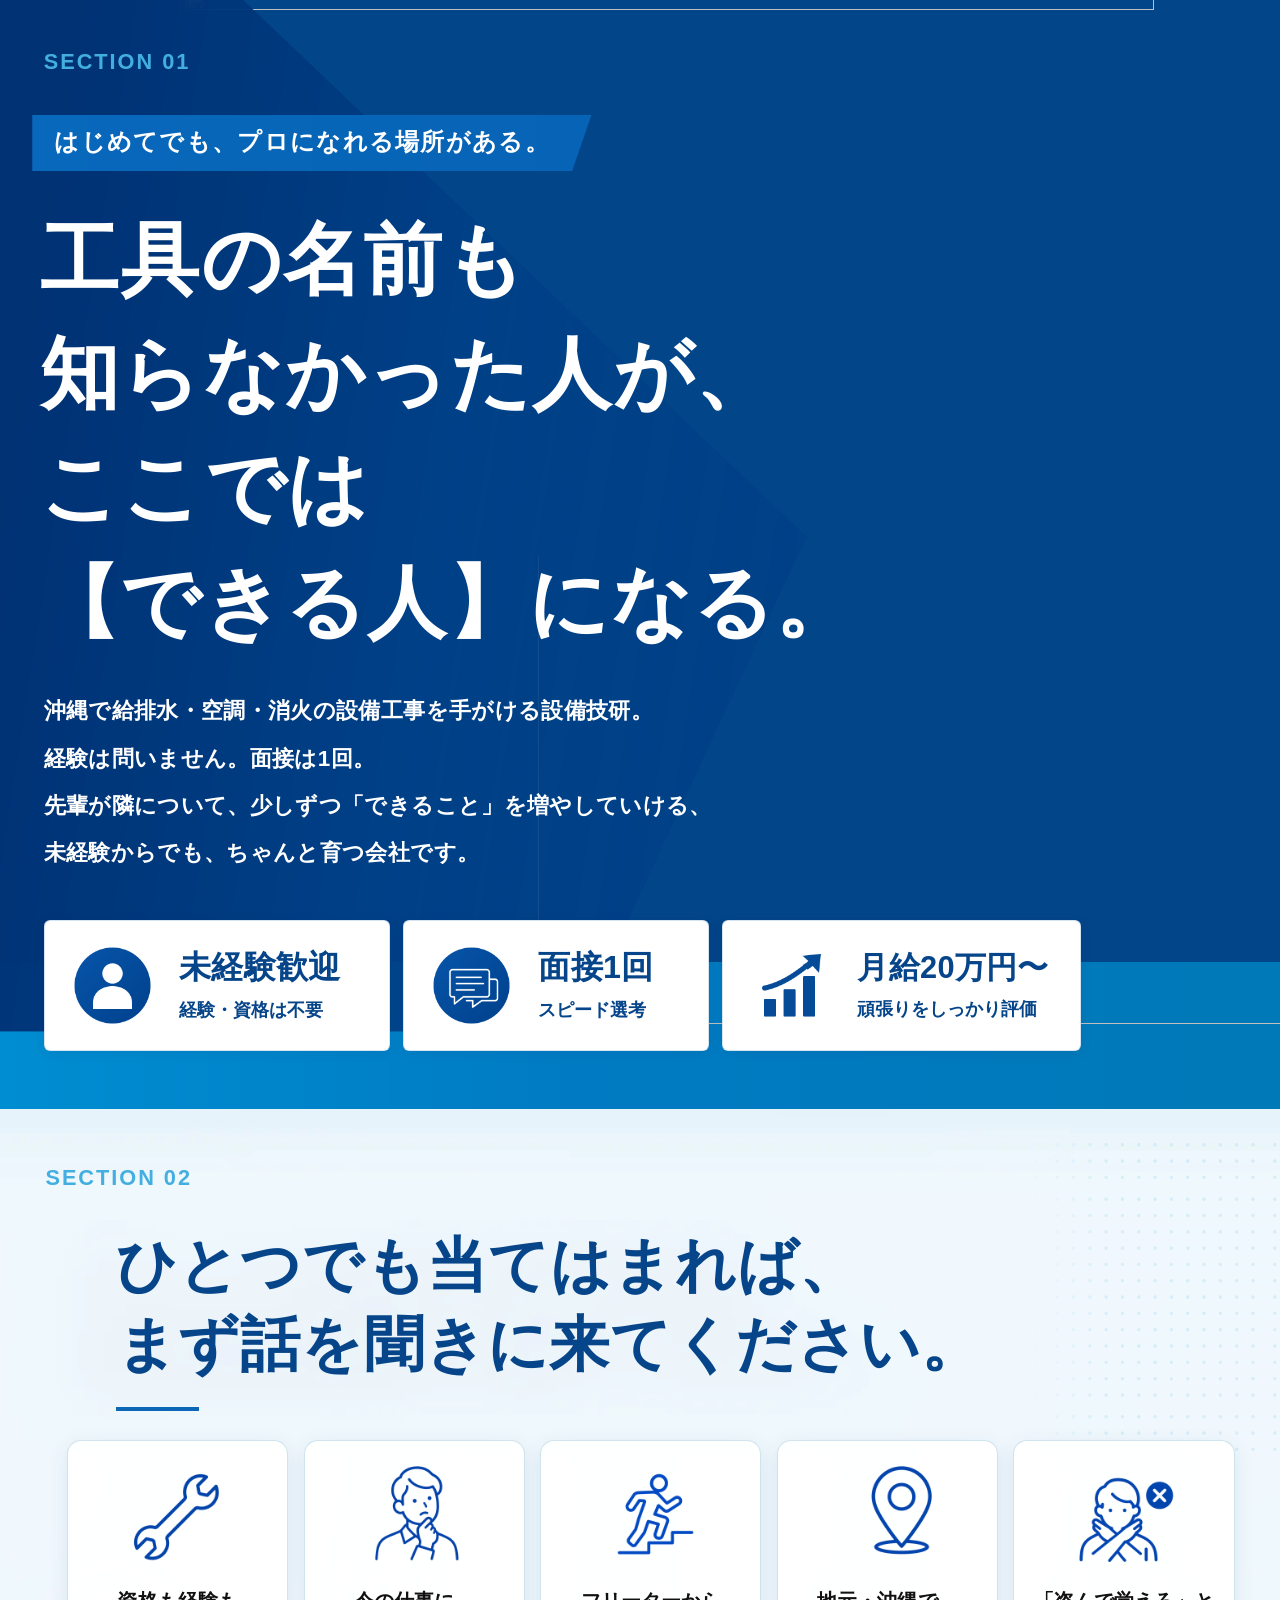
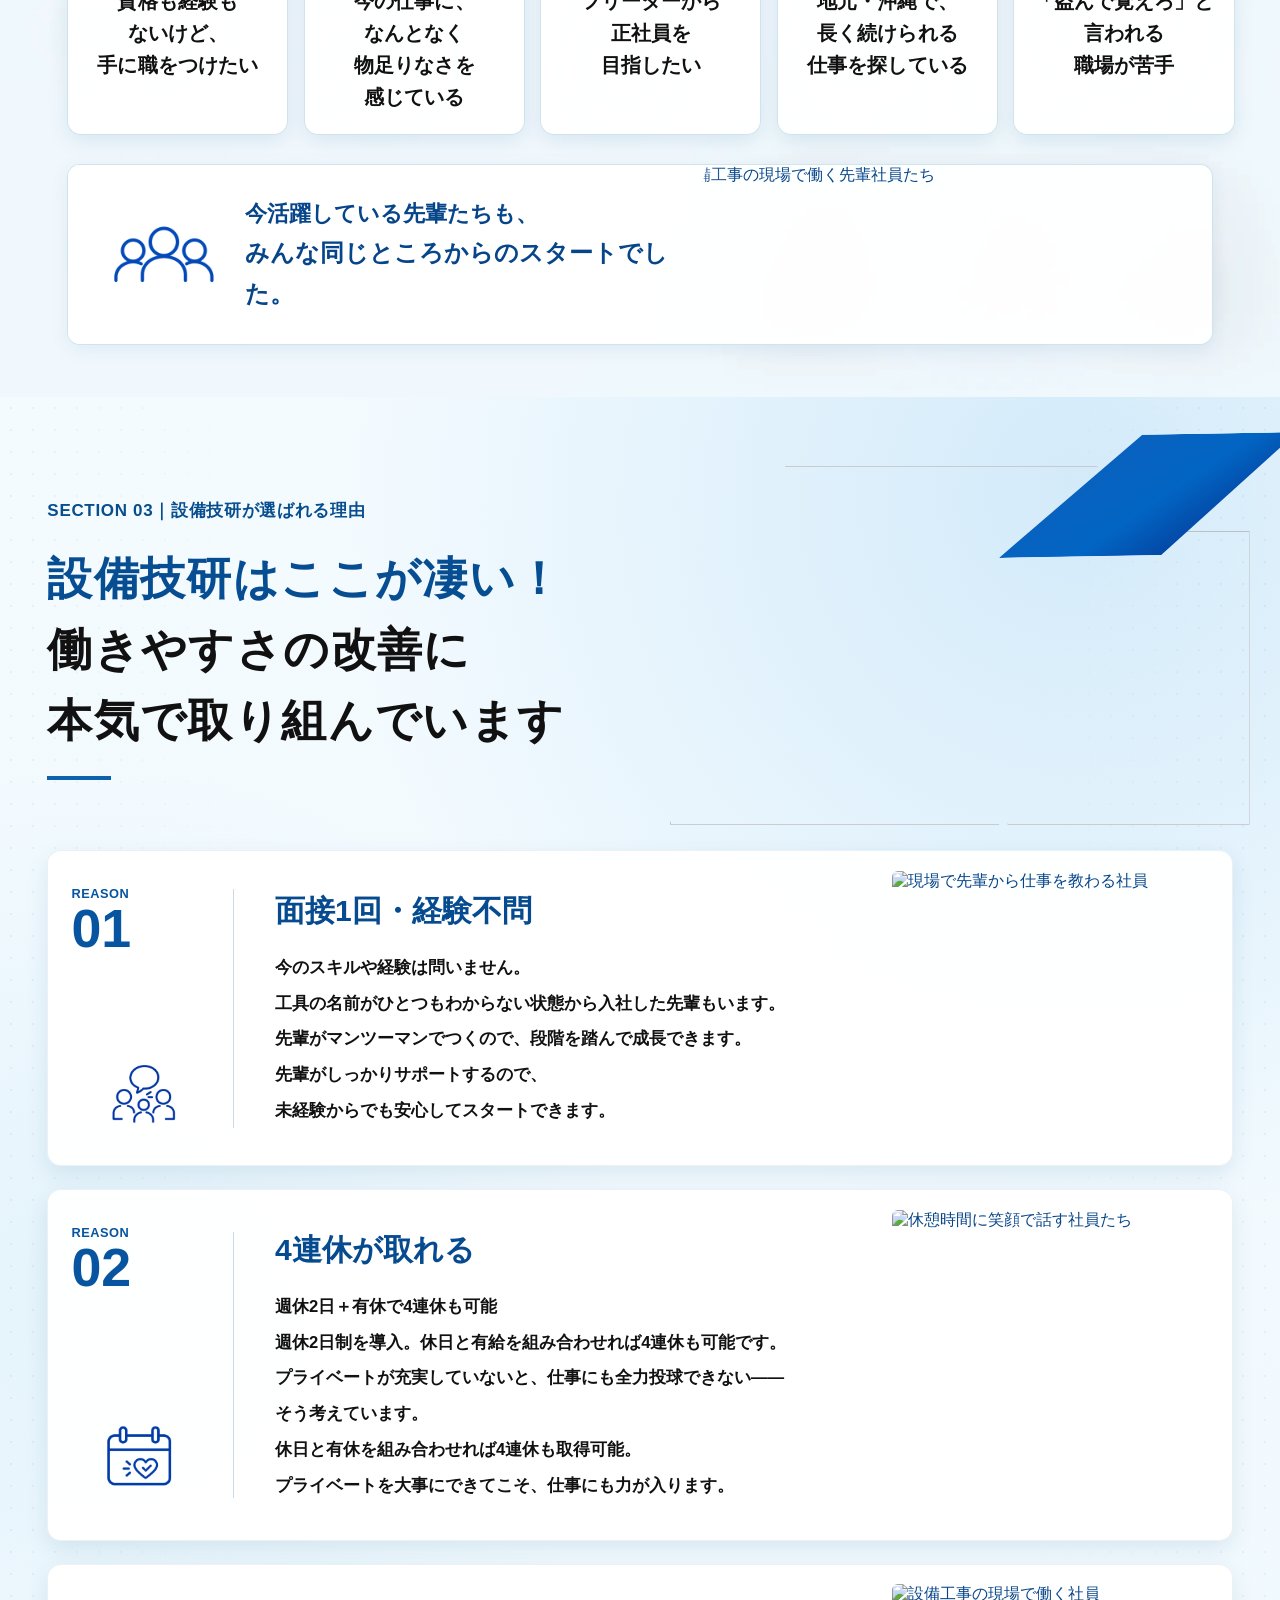
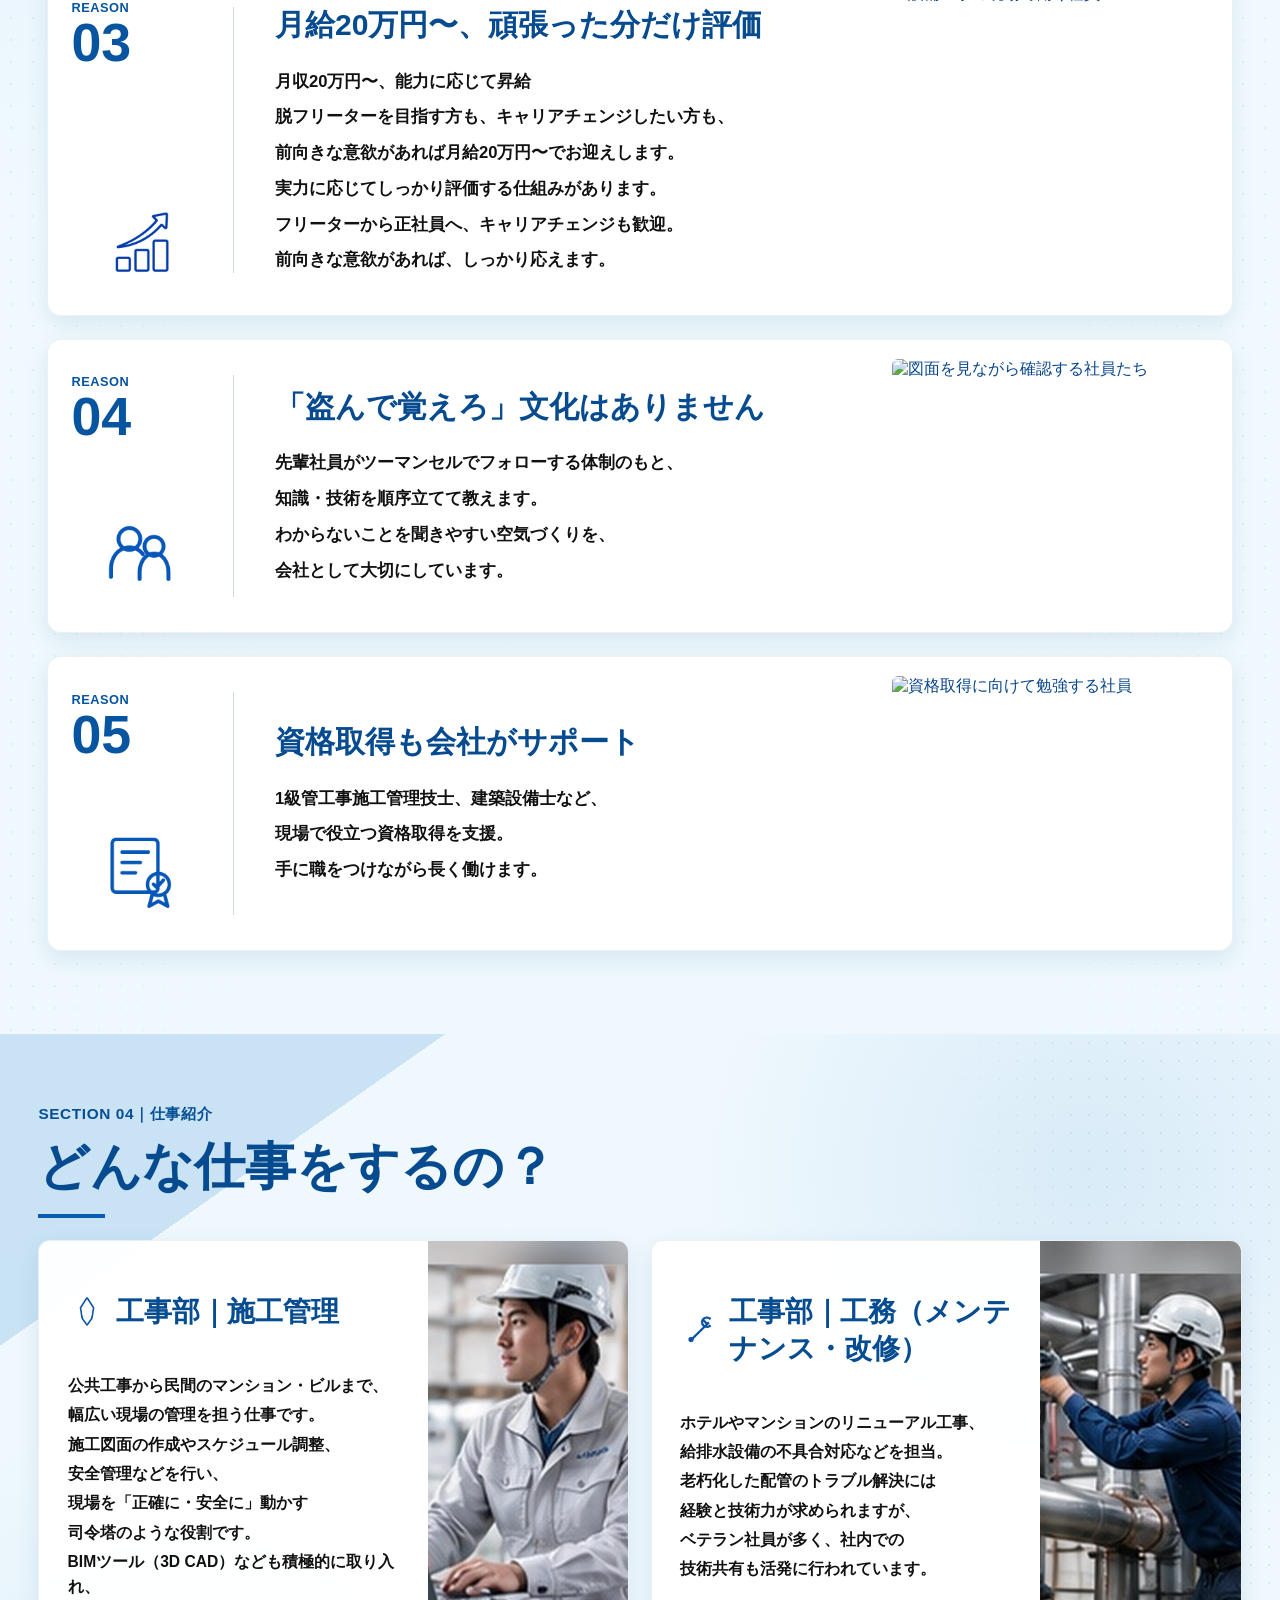
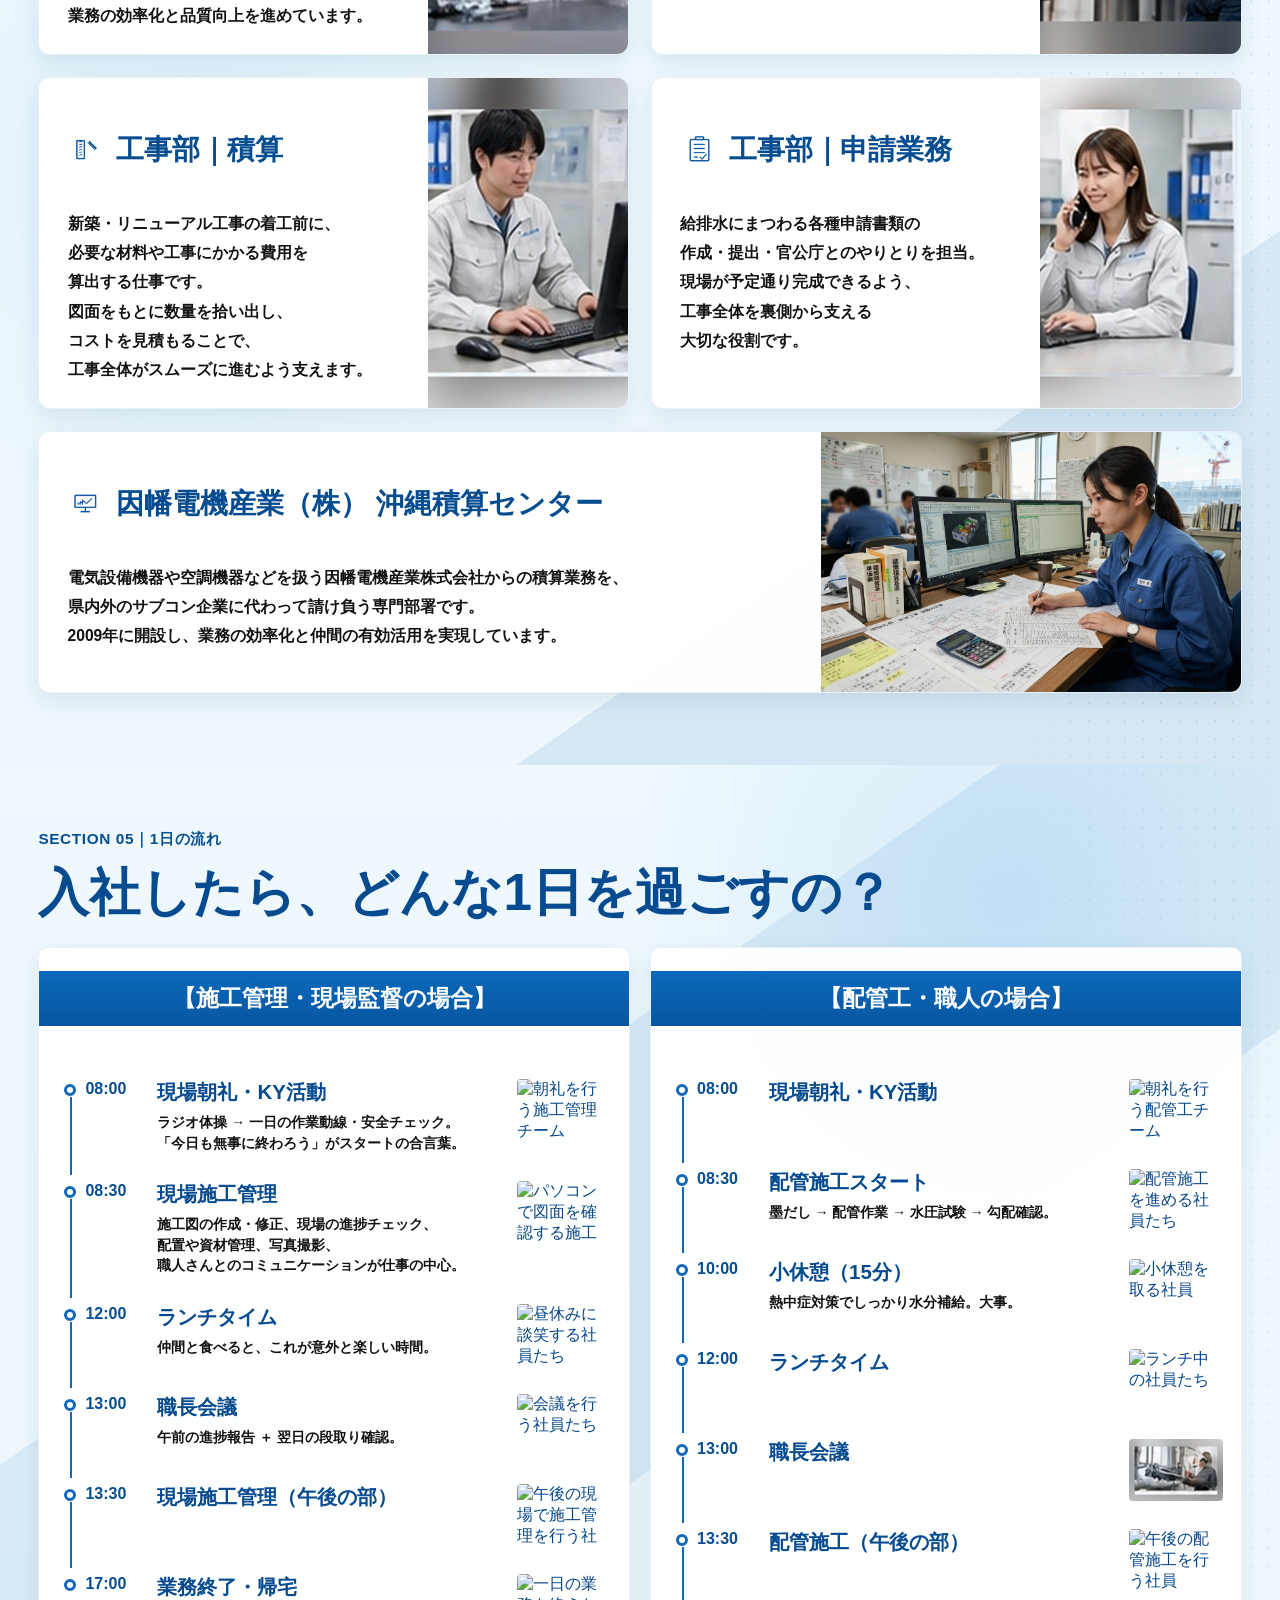
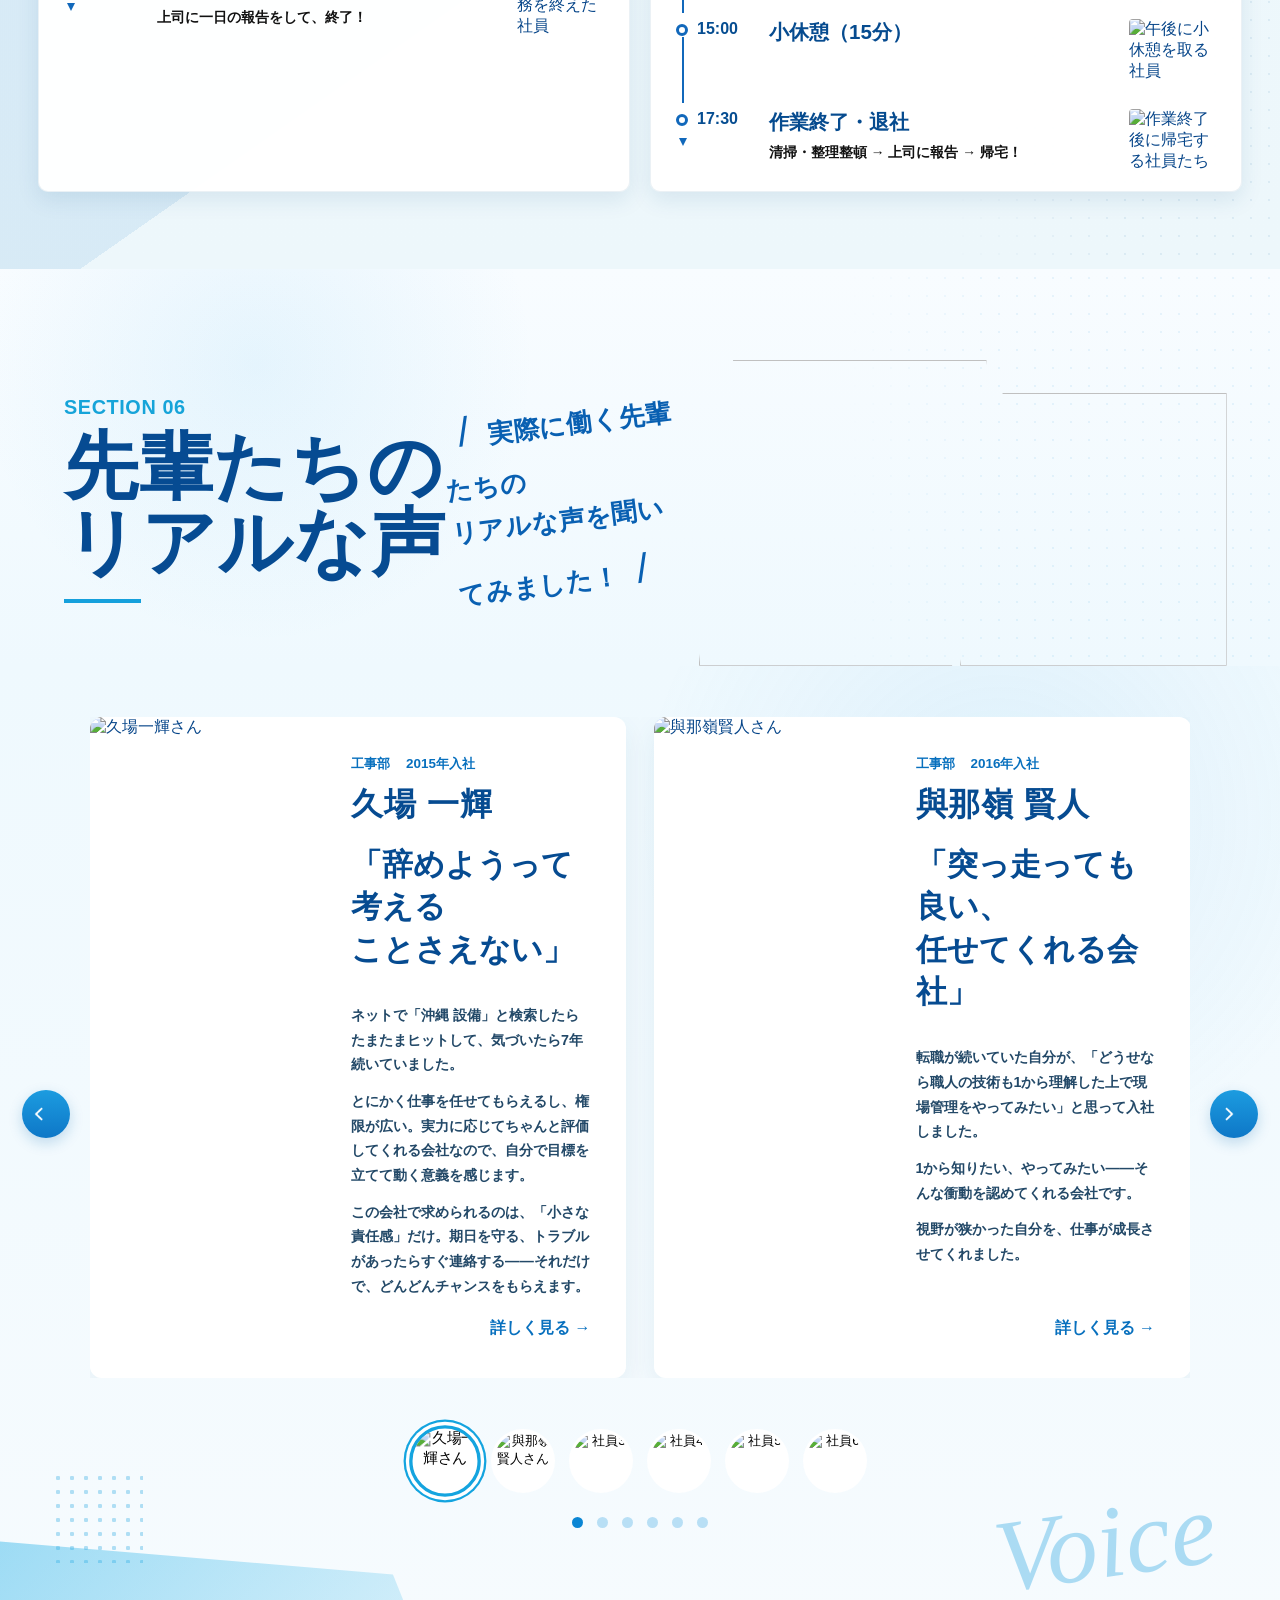
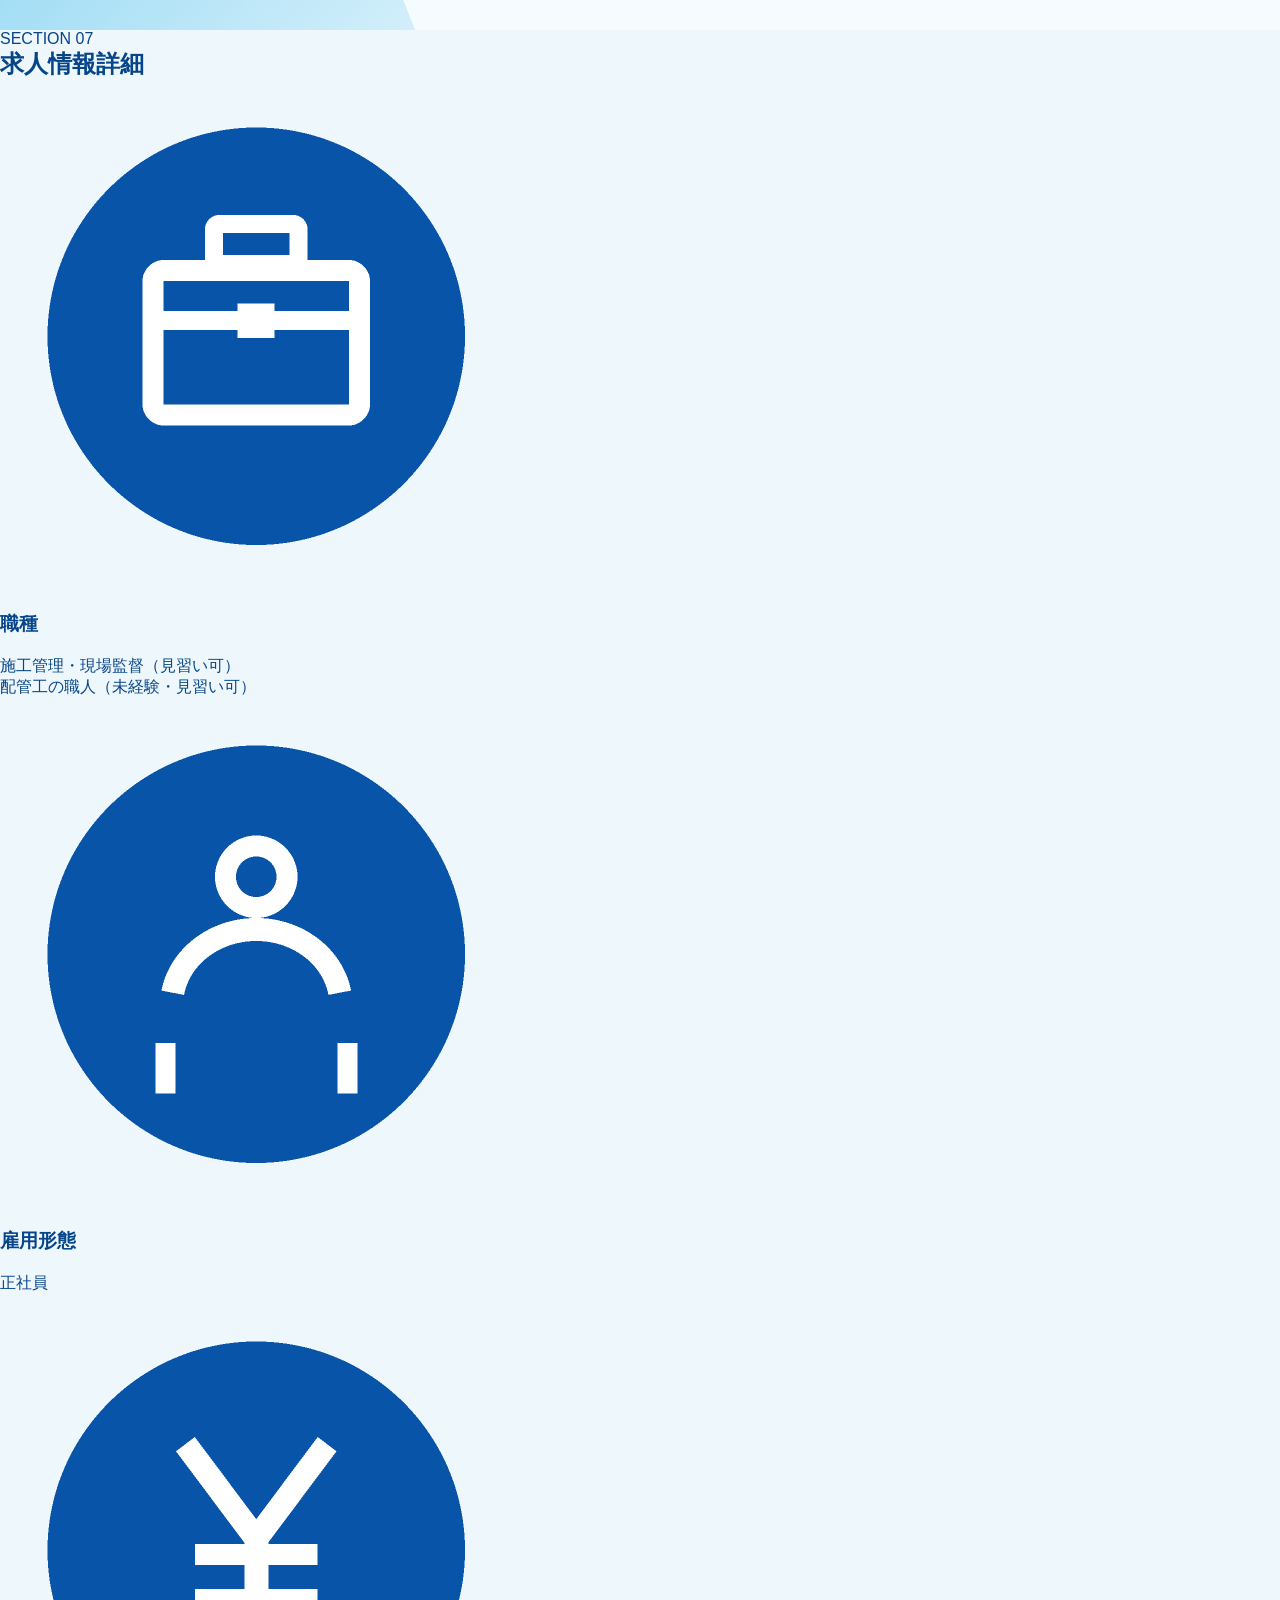
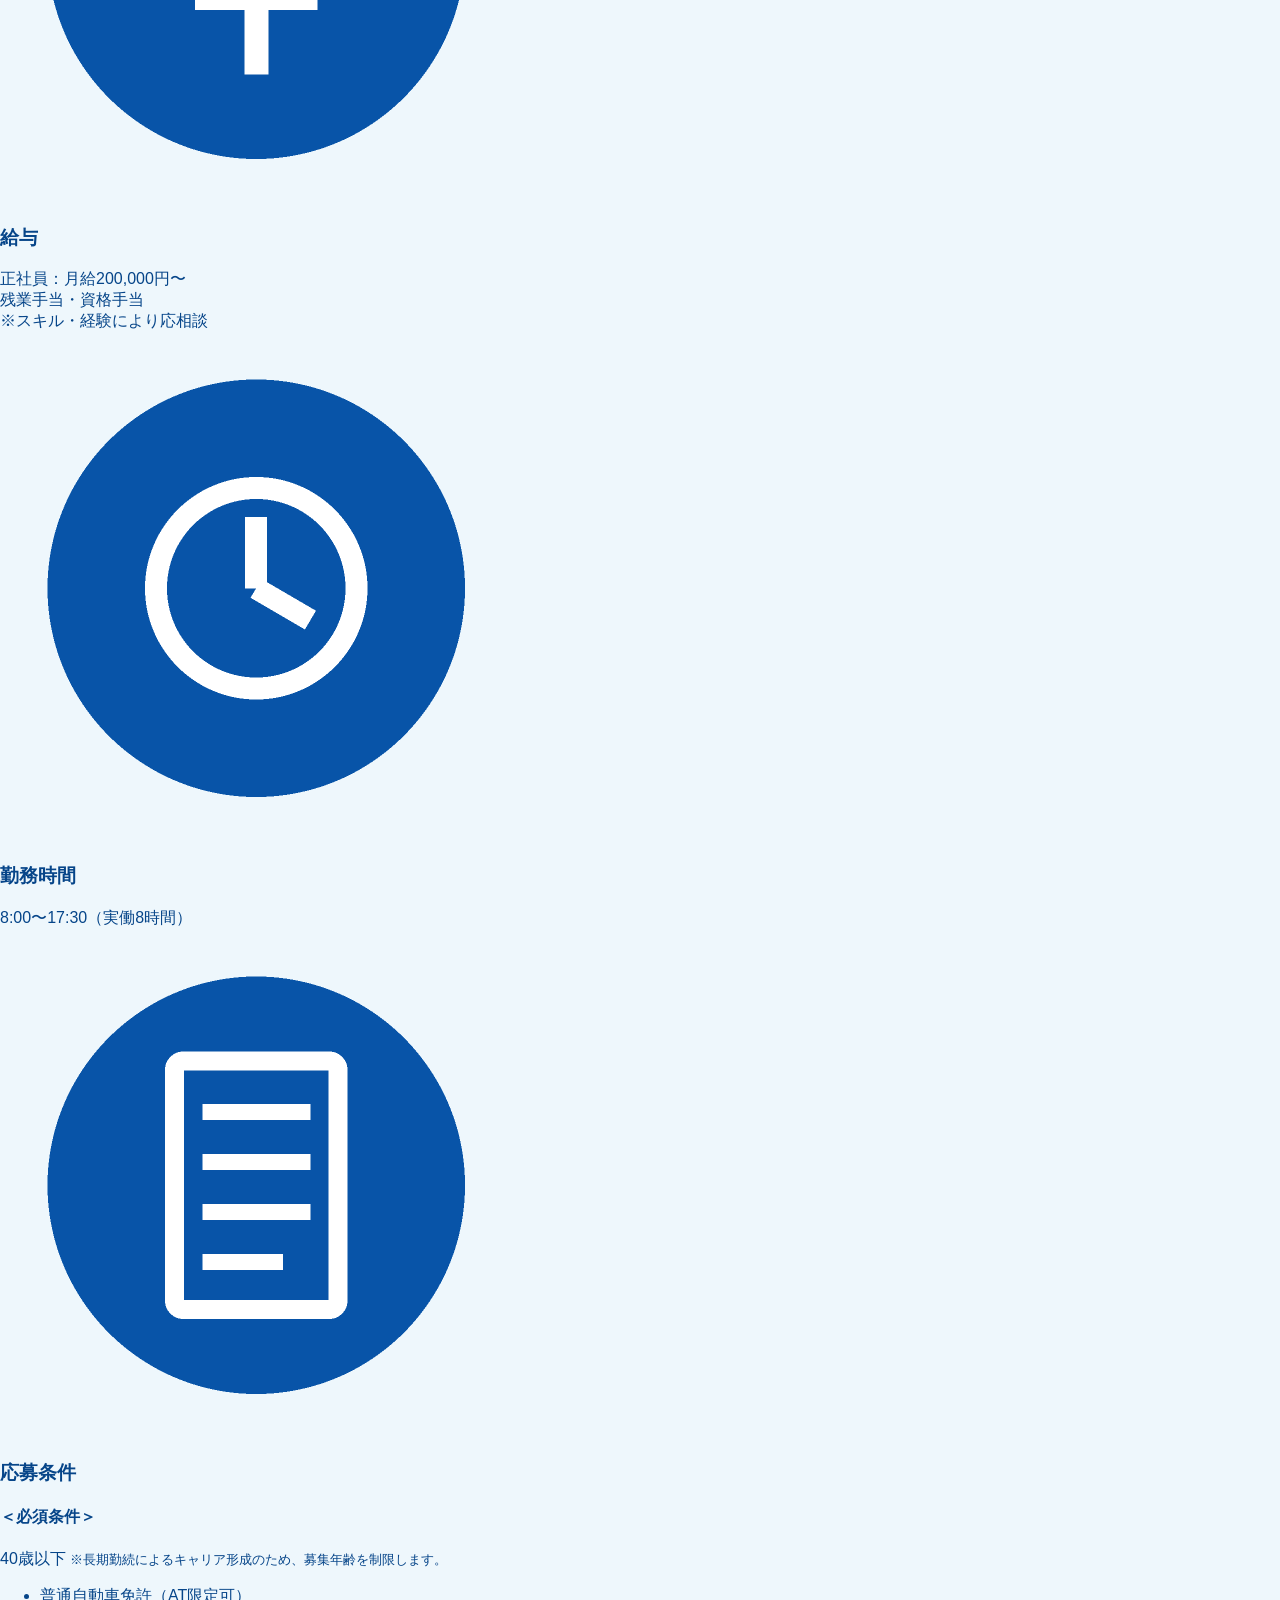
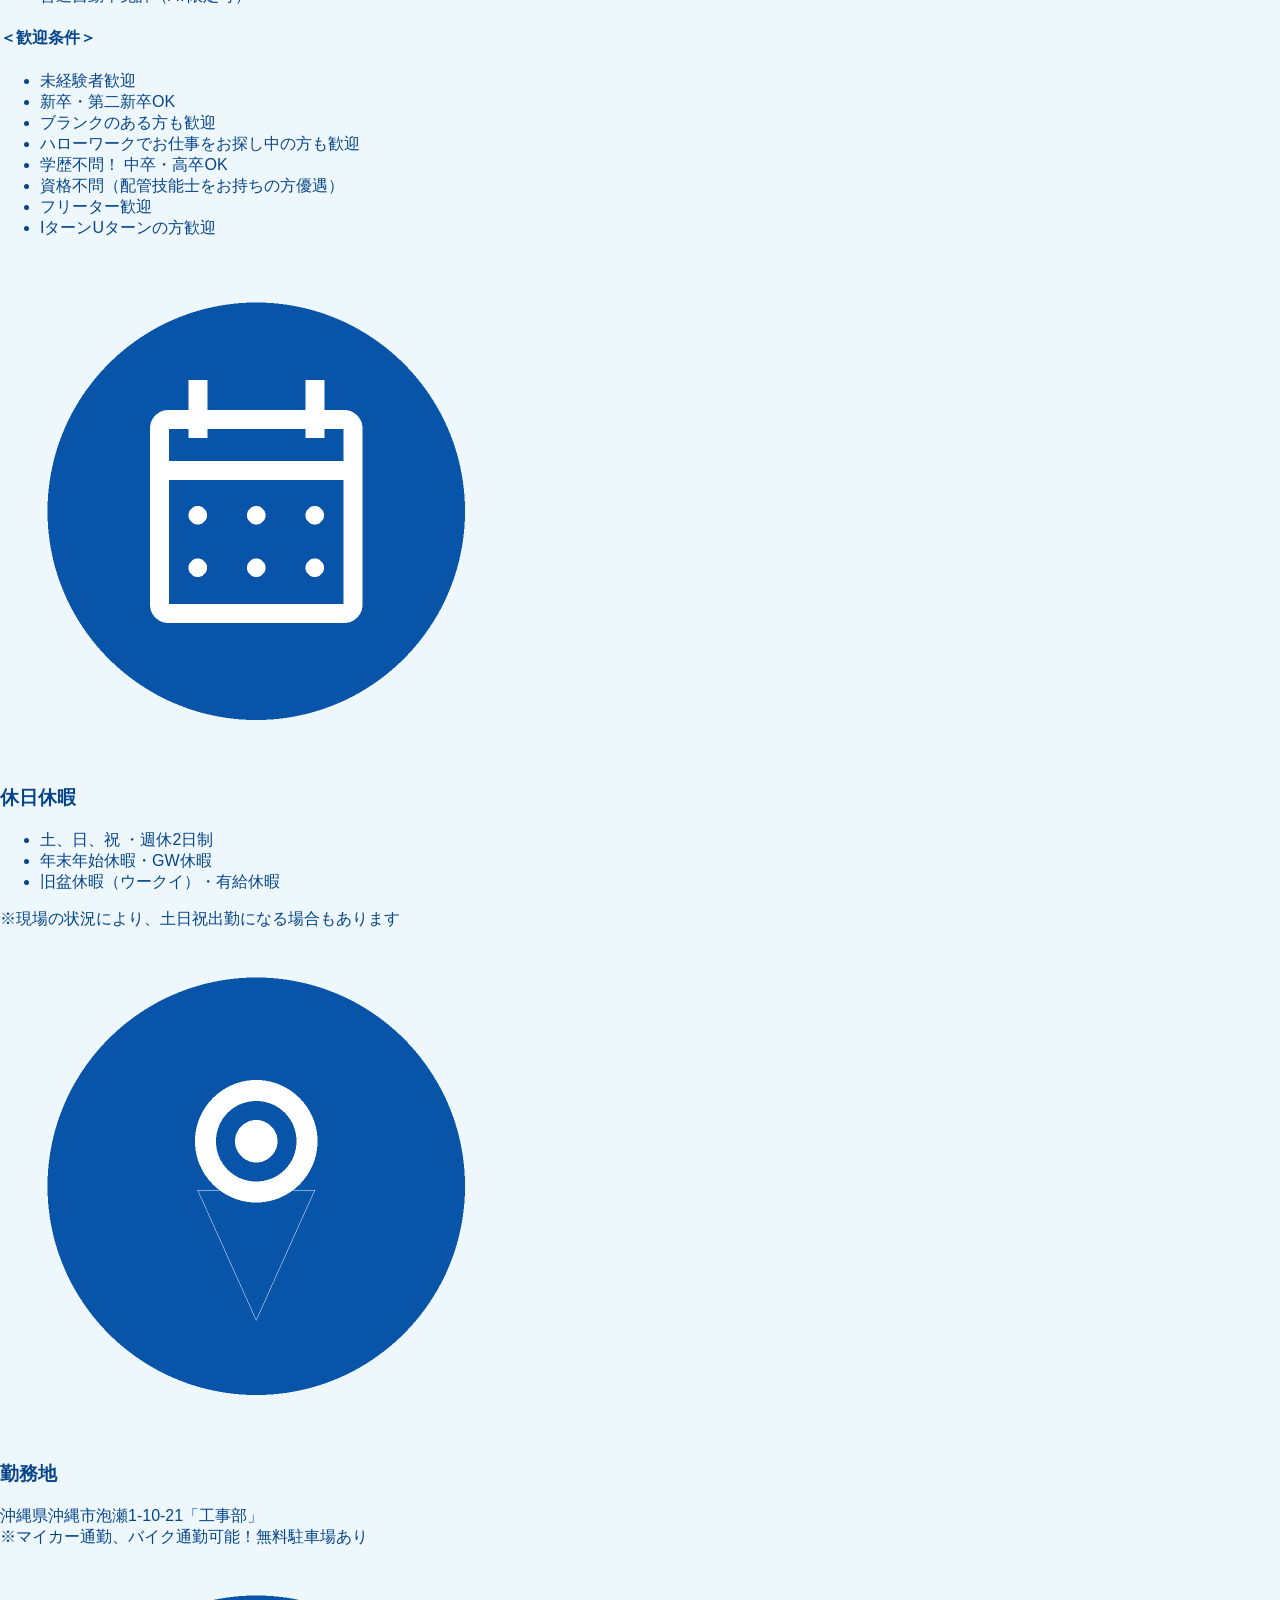
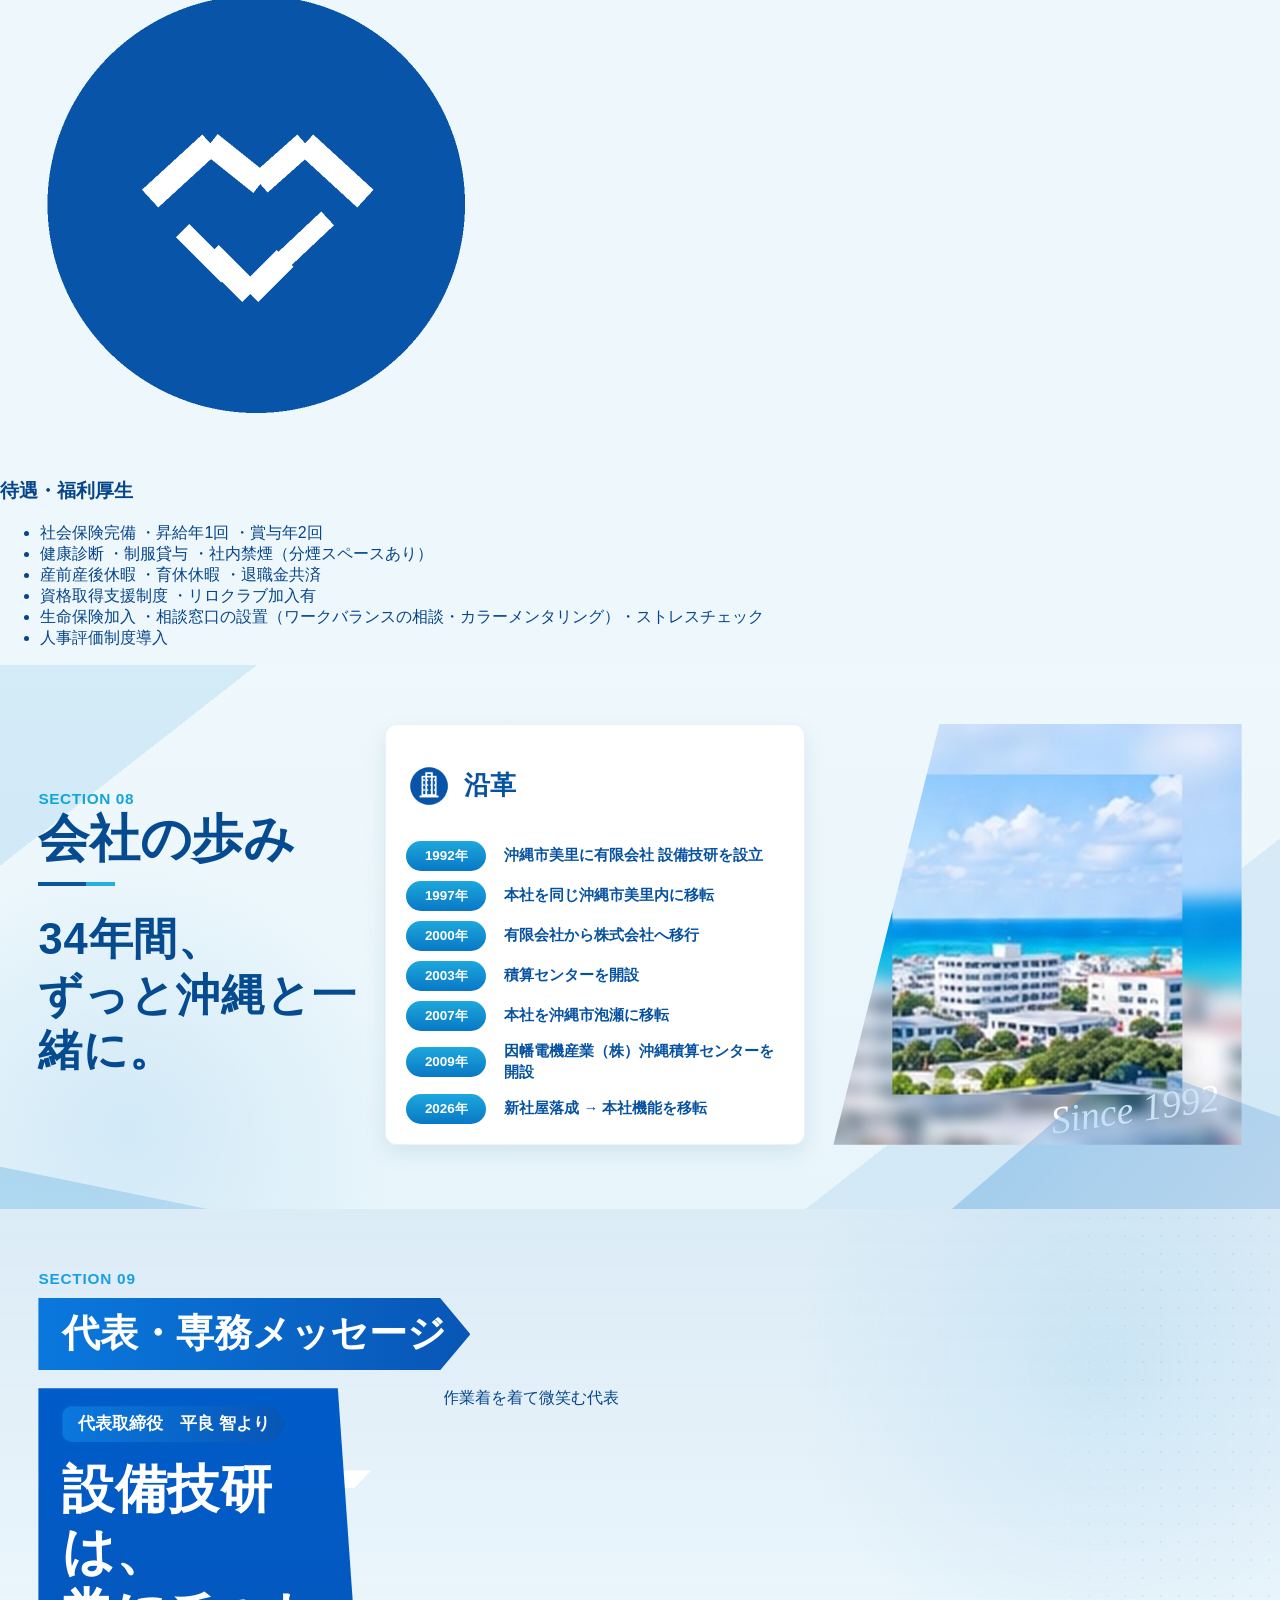
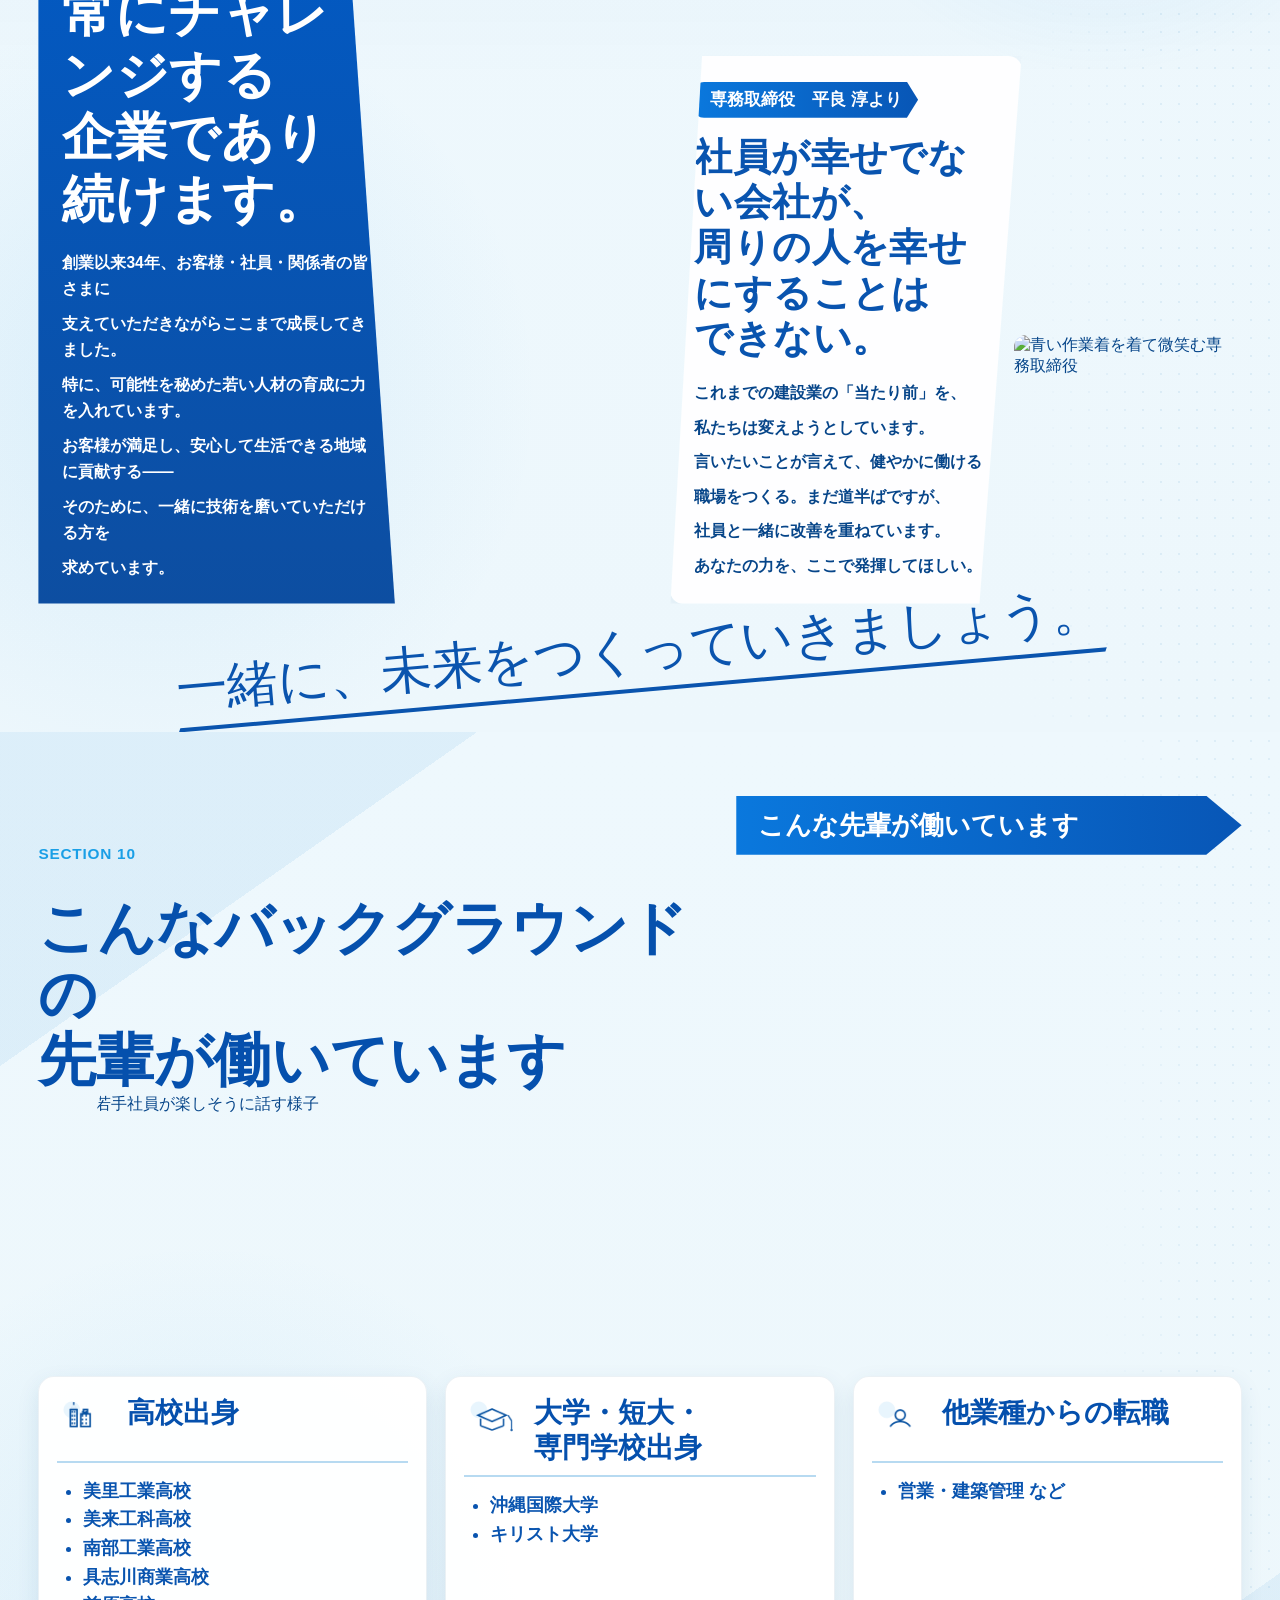
==== index.html @ 942f65e4 "Update index.html" ====
<!doctype html>
<html lang="ja">
<head>
  <meta charset="utf-8">
  <meta name="viewport" content="width=device-width, initial-scale=1">
  <meta name="robots" content="noindex, nofollow">
  <meta name="description" content="沖縄で給排水・空調・消火の設備工事を手がける設備技研。未経験からでも、ちゃんと育つ会社です。">
  <title>設備技研｜採用LP 教材・SECTION 01-12</title>
  <link rel="stylesheet" href="./css/style.css">
  <link rel="stylesheet" href="./css/sections/section-01.css">
  <link rel="stylesheet" href="./css/sections/section-02.css">
  <link rel="stylesheet" href="./css/sections/section-03.css">
  <link rel="stylesheet" href="./css/sections/section-04.css">
  <link rel="stylesheet" href="./css/sections/section-05.css">
  <link rel="stylesheet" href="./css/sections/section-06.css">
  <link rel="stylesheet" href="./css/sections/section-07.css">
  <link rel="stylesheet" href="./css/sections/section-08.css">
  <link rel="stylesheet" href="./css/sections/section-09.css">
  <link rel="stylesheet" href="./css/sections/section-10.css">
  <link rel="stylesheet" href="./css/sections/section-11.css">
  <link rel="stylesheet" href="./css/sections/section-12.css">
</head>
<body>
<main class="lp">
  <!-- SECTION 01 START
       Supabase / CMS化する前の静的HTML教材です。
       data-content-key は将来の移行に使う目印。現時点では動作しません。
       写真と文字、アイコンとカードの白い枠は、それぞれ別々の要素です。 -->
  <section class="recruit-intro" id="section-01" aria-labelledby="section-01-title">
    <div class="intro__visual" aria-hidden="true">
      <!-- 写真変更：srcを変更するか、同じ名前の画像ファイルを差し替えます。 -->
      <figure class="intro__photo intro__photo--technician">
        <img src="./assets/section-01/photos/technician-extended.webp"
             width="782" height="450" alt="" fetchpriority="high">
      </figure>
      <figure class="intro__photo intro__photo--office">
        <img src="./assets/section-01/photos/office-staff-extended.webp"
             width="736" height="450" alt="">
      </figure>
      <div class="intro__blue-shape"></div>
      <div class="intro__accent-band"></div>
    </div>
    <div class="intro__content">
      <p class="intro__label" data-content-key="section01.label">SECTION 01</p>
      <p class="intro__lead" data-content-key="section01.lead">はじめてでも、プロになれる場所がある。</p>
      <!-- 編集：大見出し。spanはデザイン上の改行単位です。 -->
      <h1 class="intro__title" id="section-01-title">
        <span data-content-key="section01.title.line01">工具の名前も</span>
        <span data-content-key="section01.title.line02">知らなかった人が、</span>
        <span data-content-key="section01.title.line03">ここでは</span>
        <span data-content-key="section01.title.line04">【できる人】になる。</span>
      </h1>
      <!-- 編集：本文。画像に焼き込まず、ここに直接記載しています。 -->
      <div class="intro__body">
        <p data-content-key="section01.body.line01">沖縄で給排水・空調・消火の設備工事を手がける設備技研。</p>
        <p data-content-key="section01.body.line02">経験は問いません。面接は1回。</p>
        <p data-content-key="section01.body.line03">先輩が隣について、少しずつ「できること」を増やしていける、</p>
        <p data-content-key="section01.body.line04">未経験からでも、ちゃんと育つ会社です。</p>
      </div>
      <!-- 編集：採用条件の3カード。クリック用ボタンではありません。 -->
      <ul class="intro__benefits" aria-label="採用のポイント">
        <li class="benefit" id="benefit-beginner">
          <img class="benefit__icon" src="./assets/icons/beginner.png" width="512" height="512" alt="">
          <div class="benefit__copy">
            <h2 data-content-key="section01.benefit.beginner.title">未経験歓迎</h2>
            <p data-content-key="section01.benefit.beginner.body">経験・資格は不要</p>
          </div>
        </li>
        <li class="benefit" id="benefit-interview">
          <img class="benefit__icon" src="./assets/icons/interview.png" width="512" height="512" alt="">
          <div class="benefit__copy">
            <h2 data-content-key="section01.benefit.interview.title">面接1回</h2>
            <p data-content-key="section01.benefit.interview.body">スピード選考</p>
          </div>
        </li>
        <li class="benefit" id="benefit-salary">
          <img class="benefit__icon" src="./assets/icons/salary-growth.png" width="512" height="512" alt="">
          <div class="benefit__copy">
            <h2 data-content-key="section01.benefit.salary.title">月給20万円〜</h2>
            <p data-content-key="section01.benefit.salary.body">頑張りをしっかり評価</p>
          </div>
        </li>
      </ul>
    </div>
  </section>
  <!-- SECTION 01 END -->

  <!-- SECTION 02 START
       SECTION 01と同じ静的HTML教材。文字はHTML、写真・アイコン・背景は個別ファイルです。 -->
  <section class="fit-section" id="section-02" aria-labelledby="section-02-title">
    <div class="fit-section__bg" aria-hidden="true"></div>
    <div class="fit-section__dots" aria-hidden="true"></div>
    <div class="fit-section__inner">
      <p class="fit-section__label" data-content-key="section02.label">SECTION 02</p>
      <h2 class="fit-section__title" id="section-02-title">
        <span data-content-key="section02.title.line01">ひとつでも当てはまれば、</span>
        <span data-content-key="section02.title.line02">まず話を聞きに来てください。</span>
      </h2>
      <div class="fit-section__underline" aria-hidden="true"></div>

      <ul class="fit-cards" aria-label="こんな方におすすめ">
        <li class="fit-card">
          <img class="fit-card__icon" src="./assets/section-02/icons/no-experience.png" width="512" height="512" alt="">
          <p data-content-key="section02.card01">資格も経験も<br>ないけど、<br>手に職をつけたい</p>
        </li>
        <li class="fit-card">
          <img class="fit-card__icon" src="./assets/section-02/icons/want-more.png" width="512" height="512" alt="">
          <p data-content-key="section02.card02">今の仕事に、<br>なんとなく<br>物足りなさを<br>感じている</p>
        </li>
        <li class="fit-card">
          <img class="fit-card__icon" src="./assets/section-02/icons/full-time.png" width="512" height="512" alt="">
          <p data-content-key="section02.card03">フリーターから<br>正社員を<br>目指したい</p>
        </li>
        <li class="fit-card">
          <img class="fit-card__icon" src="./assets/section-02/icons/okinawa.png" width="512" height="512" alt="">
          <p data-content-key="section02.card04">地元・沖縄で、<br>長く続けられる<br>仕事を探している</p>
        </li>
        <li class="fit-card">
          <img class="fit-card__icon" src="./assets/section-02/icons/no-steal-to-learn.png" width="512" height="512" alt="">
          <p data-content-key="section02.card05">「盗んで覚えろ」と<br>言われる<br>職場が苦手</p>
        </li>
      </ul>

      <div class="fit-reassurance">
        <div class="fit-reassurance__message">
          <img class="fit-reassurance__icon" src="./assets/section-02/icons/team.png" width="512" height="512" alt="">
          <p>
            <span data-content-key="section02.reassurance.line01">今活躍している先輩たちも、</span>
            <strong data-content-key="section02.reassurance.line02">みんな同じところからのスタートでした。</strong>
          </p>
        </div>
        <figure class="fit-reassurance__photo">
          <img src="./assets/section-02/photos/active-seniors-extended.webp" width="1774" height="887" alt="設備工事の現場で働く先輩社員たち">
        </figure>
      </div>
    </div>
  </section>
  <!-- SECTION 02 END -->
  <!-- SECTION 03 START
       SECTION 01・02に増築した静的HTML教材。
       文字はHTML、写真・アイコンは個別ファイルです。 -->
  <section class="reasons-section" id="section-03" aria-labelledby="section-03-title">
    <div class="reasons-section__hero">
      <div class="reasons-section__hero-copy">
        <p class="reasons-section__label" data-content-key="section03.label">SECTION 03｜設備技研が選ばれる理由</p>
        <h2 class="reasons-section__title" id="section-03-title">
          <span class="reasons-section__title-accent" data-content-key="section03.title.line01">設備技研はここが凄い！</span>
          <span data-content-key="section03.title.line02">働きやすさの改善に</span>
          <span data-content-key="section03.title.line03">本気で取り組んでいます</span>
        </h2>
        <div class="reasons-section__underline" aria-hidden="true"></div>
      </div>
      <div class="reasons-section__hero-visual" aria-hidden="true">
        <figure class="reasons-section__hero-photo reasons-section__hero-photo--male">
          <img src="./assets/section-03/photos/hero-male.webp" width="1200" height="1500" alt="">
        </figure>
        <figure class="reasons-section__hero-photo reasons-section__hero-photo--female">
          <img src="./assets/section-03/photos/hero-female.webp" width="1200" height="1500" alt="">
        </figure>
        <div class="reasons-section__hero-ribbon" aria-hidden="true"></div>
      </div>
    </div>

    <div class="reasons-section__list">
      <article class="reason-card" id="reason-01">
        <div class="reason-card__index">
          <p class="reason-card__eyebrow">REASON</p>
          <p class="reason-card__number">01</p>
          <img class="reason-card__icon" src="./assets/section-03/icons/reason-01.png" width="512" height="512" alt="">
        </div>
        <div class="reason-card__content">
          <h3 data-content-key="section03.reason01.title">面接1回・経験不問</h3>
          <div class="reason-card__body">
            <p data-content-key="section03.reason01.body01">今のスキルや経験は問いません。</p>
            <p data-content-key="section03.reason01.body02">工具の名前がひとつもわからない状態から入社した先輩もいます。</p>
            <p data-content-key="section03.reason01.body03">先輩がマンツーマンでつくので、段階を踏んで成長できます。</p>
            <p data-content-key="section03.reason01.body04">先輩がしっかりサポートするので、</p>
            <p data-content-key="section03.reason01.body05">未経験からでも安心してスタートできます。</p>
          </div>
        </div>
        <figure class="reason-card__photo">
          <img src="./assets/section-03/photos/reason-01.webp" width="1600" height="1200" alt="現場で先輩から仕事を教わる社員">
        </figure>
      </article>

      <article class="reason-card" id="reason-02">
        <div class="reason-card__index">
          <p class="reason-card__eyebrow">REASON</p>
          <p class="reason-card__number">02</p>
          <img class="reason-card__icon" src="./assets/section-03/icons/reason-02.png" width="512" height="512" alt="">
        </div>
        <div class="reason-card__content">
          <h3 data-content-key="section03.reason02.title">4連休が取れる</h3>
          <div class="reason-card__body">
            <p data-content-key="section03.reason02.body01">週休2日＋有休で4連休も可能</p>
            <p data-content-key="section03.reason02.body02">週休2日制を導入。休日と有給を組み合わせれば4連休も可能です。</p>
            <p data-content-key="section03.reason02.body03">プライベートが充実していないと、仕事にも全力投球できない——</p>
            <p data-content-key="section03.reason02.body04">そう考えています。</p>
            <p data-content-key="section03.reason02.body05">休日と有休を組み合わせれば4連休も取得可能。</p>
            <p data-content-key="section03.reason02.body06">プライベートを大事にできてこそ、仕事にも力が入ります。</p>
          </div>
        </div>
        <figure class="reason-card__photo">
          <img src="./assets/section-03/photos/reason-02.webp" width="1600" height="1200" alt="休憩時間に笑顔で話す社員たち">
        </figure>
      </article>

      <article class="reason-card" id="reason-03">
        <div class="reason-card__index">
          <p class="reason-card__eyebrow">REASON</p>
          <p class="reason-card__number">03</p>
          <img class="reason-card__icon" src="./assets/section-03/icons/reason-03.png" width="512" height="512" alt="">
        </div>
        <div class="reason-card__content">
          <h3 data-content-key="section03.reason03.title">月給20万円〜、頑張った分だけ評価</h3>
          <div class="reason-card__body">
            <p data-content-key="section03.reason03.body01">月収20万円〜、能力に応じて昇給</p>
            <p data-content-key="section03.reason03.body02">脱フリーターを目指す方も、キャリアチェンジしたい方も、</p>
            <p data-content-key="section03.reason03.body03">前向きな意欲があれば月給20万円〜でお迎えします。</p>
            <p data-content-key="section03.reason03.body04">実力に応じてしっかり評価する仕組みがあります。</p>
            <p data-content-key="section03.reason03.body05">フリーターから正社員へ、キャリアチェンジも歓迎。</p>
            <p data-content-key="section03.reason03.body06">前向きな意欲があれば、しっかり応えます。</p>
          </div>
        </div>
        <figure class="reason-card__photo">
          <img src="./assets/section-03/photos/reason-03.webp" width="1600" height="1200" alt="設備工事の現場で働く社員">
        </figure>
      </article>

      <article class="reason-card" id="reason-04">
        <div class="reason-card__index">
          <p class="reason-card__eyebrow">REASON</p>
          <p class="reason-card__number">04</p>
          <img class="reason-card__icon" src="./assets/section-03/icons/reason-04.png" width="512" height="512" alt="">
        </div>
        <div class="reason-card__content">
          <h3 data-content-key="section03.reason04.title">「盗んで覚えろ」文化はありません</h3>
          <div class="reason-card__body">
            <p data-content-key="section03.reason04.body01">先輩社員がツーマンセルでフォローする体制のもと、</p>
            <p data-content-key="section03.reason04.body02">知識・技術を順序立てて教えます。</p>
            <p data-content-key="section03.reason04.body03">わからないことを聞きやすい空気づくりを、</p>
            <p data-content-key="section03.reason04.body04">会社として大切にしています。</p>
          </div>
        </div>
        <figure class="reason-card__photo">
          <img src="./assets/section-03/photos/reason-04.webp" width="1600" height="1200" alt="図面を見ながら確認する社員たち">
        </figure>
      </article>

      <article class="reason-card" id="reason-05">
        <div class="reason-card__index">
          <p class="reason-card__eyebrow">REASON</p>
          <p class="reason-card__number">05</p>
          <img class="reason-card__icon" src="./assets/section-03/icons/reason-05.png" width="512" height="512" alt="">
        </div>
        <div class="reason-card__content">
          <h3 data-content-key="section03.reason05.title">資格取得も会社がサポート</h3>
          <div class="reason-card__body">
            <p data-content-key="section03.reason05.body01">1級管工事施工管理技士、建築設備士など、</p>
            <p data-content-key="section03.reason05.body02">現場で役立つ資格取得を支援。</p>
            <p data-content-key="section03.reason05.body03">手に職をつけながら長く働けます。</p>
          </div>
        </div>
        <figure class="reason-card__photo">
          <img src="./assets/section-03/photos/reason-05.webp" width="1600" height="1200" alt="資格取得に向けて勉強する社員">
        </figure>
      </article>
    </div>
  </section>
  <!-- SECTION 03 END -->

  <!-- SECTION 04 START -->
  <section class="job-section" id="section-04" aria-labelledby="section-04-title">
    <div class="job-section__inner">
      <p class="job-section__label" data-content-key="section04.label">SECTION 04｜仕事紹介</p>
      <h2 class="job-section__title" id="section-04-title" data-content-key="section04.title">どんな仕事をするの？</h2>
      <div class="job-section__underline" aria-hidden="true"></div>

      <div class="job-grid">
        <article class="job-card">
          <div class="job-card__copy">
            <div class="job-card__head">
              <img class="job-card__icon" src="./assets/section-04/icons/construction-mgmt.png" width="512" height="512" alt="">
              <h3 data-content-key="section04.job01.title">工事部｜施工管理</h3>
            </div>
            <div class="job-card__body">
              <p data-content-key="section04.job01.body01">公共工事から民間のマンション・ビルまで、</p>
              <p data-content-key="section04.job01.body02">幅広い現場の管理を担う仕事です。</p>
              <p data-content-key="section04.job01.body03">施工図面の作成やスケジュール調整、</p>
              <p data-content-key="section04.job01.body04">安全管理などを行い、</p>
              <p data-content-key="section04.job01.body05">現場を「正確に・安全に」動かす</p>
              <p data-content-key="section04.job01.body06">司令塔のような役割です。</p>
              <p data-content-key="section04.job01.body07">BIMツール（3D CAD）なども積極的に取り入れ、</p>
              <p data-content-key="section04.job01.body08">業務の効率化と品質向上を進めています。</p>
            </div>
          </div>
          <figure class="job-card__photo">
            <img src="./assets/section-04/photos/work-manager.webp" width="1100" height="1300" alt="施工管理としてパソコンで図面を確認する社員">
          </figure>
        </article>

        <article class="job-card">
          <div class="job-card__copy">
            <div class="job-card__head">
              <img class="job-card__icon" src="./assets/section-04/icons/maintenance.png" width="512" height="512" alt="">
              <h3 data-content-key="section04.job02.title">工事部｜工務（メンテナンス・改修）</h3>
            </div>
            <div class="job-card__body">
              <p data-content-key="section04.job02.body01">ホテルやマンションのリニューアル工事、</p>
              <p data-content-key="section04.job02.body02">給排水設備の不具合対応などを担当。</p>
              <p data-content-key="section04.job02.body03">老朽化した配管のトラブル解決には</p>
              <p data-content-key="section04.job02.body04">経験と技術力が求められますが、</p>
              <p data-content-key="section04.job02.body05">ベテラン社員が多く、社内での</p>
              <p data-content-key="section04.job02.body06">技術共有も活発に行われています。</p>
            </div>
          </div>
          <figure class="job-card__photo">
            <img src="./assets/section-04/photos/maintenance.webp" width="1100" height="1300" alt="配管設備の点検作業を行う社員">
          </figure>
        </article>

        <article class="job-card">
          <div class="job-card__copy">
            <div class="job-card__head">
              <img class="job-card__icon" src="./assets/section-04/icons/estimation.png" width="512" height="512" alt="">
              <h3 data-content-key="section04.job03.title">工事部｜積算</h3>
            </div>
            <div class="job-card__body">
              <p data-content-key="section04.job03.body01">新築・リニューアル工事の着工前に、</p>
              <p data-content-key="section04.job03.body02">必要な材料や工事にかかる費用を</p>
              <p data-content-key="section04.job03.body03">算出する仕事です。</p>
              <p data-content-key="section04.job03.body04">図面をもとに数量を拾い出し、</p>
              <p data-content-key="section04.job03.body05">コストを見積もることで、</p>
              <p data-content-key="section04.job03.body06">工事全体がスムーズに進むよう支えます。</p>
            </div>
          </div>
          <figure class="job-card__photo">
            <img src="./assets/section-04/photos/estimation.webp" width="1100" height="1300" alt="積算業務でパソコン作業をする社員">
          </figure>
        </article>

        <article class="job-card">
          <div class="job-card__copy">
            <div class="job-card__head">
              <img class="job-card__icon" src="./assets/section-04/icons/application.png" width="512" height="512" alt="">
              <h3 data-content-key="section04.job04.title">工事部｜申請業務</h3>
            </div>
            <div class="job-card__body">
              <p data-content-key="section04.job04.body01">給排水にまつわる各種申請書類の</p>
              <p data-content-key="section04.job04.body02">作成・提出・官公庁とのやりとりを担当。</p>
              <p data-content-key="section04.job04.body03">現場が予定通り完成できるよう、</p>
              <p data-content-key="section04.job04.body04">工事全体を裏側から支える</p>
              <p data-content-key="section04.job04.body05">大切な役割です。</p>
            </div>
          </div>
          <figure class="job-card__photo">
            <img src="./assets/section-04/photos/application.webp" width="1100" height="1300" alt="申請業務の電話対応をする社員">
          </figure>
        </article>

        <article class="job-card job-card--wide">
          <div class="job-card__copy">
            <div class="job-card__head">
              <img class="job-card__icon" src="./assets/section-04/icons/estimation-center.png" width="512" height="512" alt="">
              <h3 data-content-key="section04.job05.title">因幡電機産業（株） 沖縄積算センター</h3>
            </div>
            <div class="job-card__body">
              <p data-content-key="section04.job05.body01">電気設備機器や空調機器などを扱う因幡電機産業株式会社からの積算業務を、</p>
              <p data-content-key="section04.job05.body02">県内外のサブコン企業に代わって請け負う専門部署です。</p>
              <p data-content-key="section04.job05.body03">2009年に開設し、業務の効率化と仲間の有効活用を実現しています。</p>
            </div>
          </div>
          <figure class="job-card__photo">
            <img src="./assets/section-04/photos/estimation-center.webp" width="1500" height="900" alt="積算センターで働く社員たち">
          </figure>
        </article>
      </div>
    </div>
  </section>
  <!-- SECTION 04 END -->

  <!-- SECTION 05 START -->
  <section class="day-flow" id="section-05" aria-labelledby="section-05-title">
    <div class="day-flow__inner">
      <p class="day-flow__label" data-content-key="section05.label">SECTION 05｜1日の流れ</p>
      <h2 class="day-flow__title" id="section-05-title" data-content-key="section05.title">入社したら、どんな1日を過ごすの？</h2>
      <div class="day-flow__columns">
        <section class="flow-panel" aria-labelledby="flow-manager-title">
          <h3 class="flow-panel__heading" id="flow-manager-title" data-content-key="section05.manager.heading">【施工管理・現場監督の場合】</h3>
          <ol class="timeline">
            <li class="timeline__item">
              <div class="timeline__time"><span>08:00</span></div>
              <div class="timeline__content">
                <h4 data-content-key="section05.manager.0800.title">現場朝礼・KY活動</h4>
                <p data-content-key="section05.manager.0800.body01">ラジオ体操 → 一日の作業動線・安全チェック。</p>
                <p data-content-key="section05.manager.0800.body02">「今日も無事に終わろう」がスタートの合言葉。</p>
              </div>
              <figure class="timeline__photo"><img src="./assets/section-05/photos/manager-0800.webp" width="900" height="600" alt="朝礼を行う施工管理チーム"></figure>
            </li>
            <li class="timeline__item">
              <div class="timeline__time"><span>08:30</span></div>
              <div class="timeline__content">
                <h4 data-content-key="section05.manager.0830.title">現場施工管理</h4>
                <p data-content-key="section05.manager.0830.body01">施工図の作成・修正、現場の進捗チェック、</p>
                <p data-content-key="section05.manager.0830.body02">配置や資材管理、写真撮影、</p>
                <p data-content-key="section05.manager.0830.body03">職人さんとのコミュニケーションが仕事の中心。</p>
              </div>
              <figure class="timeline__photo"><img src="./assets/section-05/photos/manager-0830.webp" width="900" height="600" alt="パソコンで図面を確認する施工管理"></figure>
            </li>
            <li class="timeline__item">
              <div class="timeline__time"><span>12:00</span></div>
              <div class="timeline__content">
                <h4 data-content-key="section05.manager.1200.title">ランチタイム</h4>
                <p data-content-key="section05.manager.1200.body01">仲間と食べると、これが意外と楽しい時間。</p>
              </div>
              <figure class="timeline__photo"><img src="./assets/section-05/photos/manager-1200.webp" width="900" height="600" alt="昼休みに談笑する社員たち"></figure>
            </li>
            <li class="timeline__item">
              <div class="timeline__time"><span>13:00</span></div>
              <div class="timeline__content">
                <h4 data-content-key="section05.manager.1300.title">職長会議</h4>
                <p data-content-key="section05.manager.1300.body01">午前の進捗報告 ＋ 翌日の段取り確認。</p>
              </div>
              <figure class="timeline__photo"><img src="./assets/section-05/photos/manager-1300.webp" width="900" height="600" alt="会議を行う社員たち"></figure>
            </li>
            <li class="timeline__item">
              <div class="timeline__time"><span>13:30</span></div>
              <div class="timeline__content">
                <h4 data-content-key="section05.manager.1330.title">現場施工管理（午後の部）</h4>
              </div>
              <figure class="timeline__photo"><img src="./assets/section-05/photos/manager-1330.webp" width="900" height="600" alt="午後の現場で施工管理を行う社員"></figure>
            </li>
            <li class="timeline__item">
              <div class="timeline__time"><span>17:00</span></div>
              <div class="timeline__content">
                <h4 data-content-key="section05.manager.1700.title">業務終了・帰宅</h4>
                <p data-content-key="section05.manager.1700.body01">上司に一日の報告をして、終了！</p>
              </div>
              <figure class="timeline__photo"><img src="./assets/section-05/photos/manager-1700.webp" width="900" height="600" alt="一日の業務を終えた社員"></figure>
            </li>
          </ol>
        </section>

        <section class="flow-panel" aria-labelledby="flow-craftsman-title">
          <h3 class="flow-panel__heading" id="flow-craftsman-title" data-content-key="section05.craftsman.heading">【配管工・職人の場合】</h3>
          <ol class="timeline">
            <li class="timeline__item">
              <div class="timeline__time"><span>08:00</span></div>
              <div class="timeline__content">
                <h4 data-content-key="section05.craftsman.0800.title">現場朝礼・KY活動</h4>
              </div>
              <figure class="timeline__photo"><img src="./assets/section-05/photos/craftsman-0800.webp" width="900" height="600" alt="朝礼を行う配管工チーム"></figure>
            </li>
            <li class="timeline__item">
              <div class="timeline__time"><span>08:30</span></div>
              <div class="timeline__content">
                <h4 data-content-key="section05.craftsman.0830.title">配管施工スタート</h4>
                <p data-content-key="section05.craftsman.0830.body01">墨だし → 配管作業 → 水圧試験 → 勾配確認。</p>
              </div>
              <figure class="timeline__photo"><img src="./assets/section-05/photos/craftsman-0830.webp" width="900" height="600" alt="配管施工を進める社員たち"></figure>
            </li>
            <li class="timeline__item">
              <div class="timeline__time"><span>10:00</span></div>
              <div class="timeline__content">
                <h4 data-content-key="section05.craftsman.1000.title">小休憩（15分）</h4>
                <p data-content-key="section05.craftsman.1000.body01">熱中症対策でしっかり水分補給。大事。</p>
              </div>
              <figure class="timeline__photo"><img src="./assets/section-05/photos/craftsman-1000.webp" width="900" height="600" alt="小休憩を取る社員"></figure>
            </li>
            <li class="timeline__item">
              <div class="timeline__time"><span>12:00</span></div>
              <div class="timeline__content">
                <h4 data-content-key="section05.craftsman.1200.title">ランチタイム</h4>
              </div>
              <figure class="timeline__photo"><img src="./assets/section-05/photos/craftsman-1200.webp" width="900" height="600" alt="ランチ中の社員たち"></figure>
            </li>
            <li class="timeline__item">
              <div class="timeline__time"><span>13:00</span></div>
              <div class="timeline__content">
                <h4 data-content-key="section05.craftsman.1300.title">職長会議</h4>
              </div>
              <figure class="timeline__photo"><img src="./assets/section-05/photos/craftsman-1300.webp" width="900" height="600" alt="職長会議を行う社員たち"></figure>
            </li>
            <li class="timeline__item">
              <div class="timeline__time"><span>13:30</span></div>
              <div class="timeline__content">
                <h4 data-content-key="section05.craftsman.1330.title">配管施工（午後の部）</h4>
              </div>
              <figure class="timeline__photo"><img src="./assets/section-05/photos/craftsman-1330.webp" width="900" height="600" alt="午後の配管施工を行う社員"></figure>
            </li>
            <li class="timeline__item">
              <div class="timeline__time"><span>15:00</span></div>
              <div class="timeline__content">
                <h4 data-content-key="section05.craftsman.1500.title">小休憩（15分）</h4>
              </div>
              <figure class="timeline__photo"><img src="./assets/section-05/photos/craftsman-1500.webp" width="900" height="600" alt="午後に小休憩を取る社員"></figure>
            </li>
            <li class="timeline__item">
              <div class="timeline__time"><span>17:30</span></div>
              <div class="timeline__content">
                <h4 data-content-key="section05.craftsman.1730.title">作業終了・退社</h4>
                <p data-content-key="section05.craftsman.1730.body01">清掃・整理整頓 → 上司に報告 → 帰宅！</p>
              </div>
              <figure class="timeline__photo"><img src="./assets/section-05/photos/craftsman-1730.webp" width="900" height="600" alt="作業終了後に帰宅する社員たち"></figure>
            </li>
          </ol>
        </section>
      </div>
    </div>
  </section>
  <!-- SECTION 05 END -->

  <!-- SECTION 06 START -->
  <section class="voices-section" id="section-06" aria-labelledby="section-06-title">
    <div class="voices-section__hero">
      <div class="voices-section__hero-copy">
        <p class="voices-section__label" data-content-key="section06.label">SECTION 06</p>
        <h2 class="voices-section__title" id="section-06-title">
          <span data-content-key="section06.title.line01">先輩たちの</span>
          <span data-content-key="section06.title.line02">リアルな声</span>
        </h2>
        <div class="voices-section__underline" aria-hidden="true"></div>
      </div>
      <p class="voices-section__note" data-content-key="section06.note">実際に働く先輩たちの<br>リアルな声を聞いてみました！</p>
      <div class="voices-section__hero-people" aria-hidden="true">
        <figure class="voices-section__hero-person voices-section__hero-person--male">
          <img src="./assets/section-06/photos/hero-male.webp" width="1000" height="1200" alt="">
        </figure>
        <figure class="voices-section__hero-person voices-section__hero-person--female">
          <img src="./assets/section-06/photos/hero-female.webp" width="1000" height="1200" alt="">
        </figure>
      </div>
    </div>

    <div class="voices-section__body">
      <button class="voices-nav voices-nav--prev" type="button" aria-label="前の先輩の声を見る" data-voices-prev><img src="./assets/section-06/icons/arrow-left.png" width="24" height="24" alt=""></button>

      <div class="voices-carousel" data-voices-carousel>
        <div class="voices-carousel__track" data-voices-track>
          <article class="voice-card" data-voice-slide data-voice-index="0">
            <figure class="voice-card__photo">
              <img src="./assets/section-06/photos/kuba-kazuki.webp" width="1000" height="1200" alt="久場一輝さん">
            </figure>
            <div class="voice-card__content">
              <div class="voice-card__meta"><span>工事部</span><span>2015年入社</span></div>
              <h3 class="voice-card__name" data-content-key="section06.voice01.name">久場 一輝</h3>
              <p class="voice-card__catch" data-content-key="section06.voice01.catch">「辞めようって考える<br>ことさえない」</p>
              <div class="voice-card__text">
                <p data-content-key="section06.voice01.body01">ネットで「沖縄 設備」と検索したらたまたまヒットして、気づいたら7年続いていました。</p>
                <p data-content-key="section06.voice01.body02">とにかく仕事を任せてもらえるし、権限が広い。実力に応じてちゃんと評価してくれる会社なので、自分で目標を立てて動く意義を感じます。</p>
                <p data-content-key="section06.voice01.body03">この会社で求められるのは、「小さな責任感」だけ。期日を守る、トラブルがあったらすぐ連絡する——それだけで、どんどんチャンスをもらえます。</p>
              </div>
              <a class="voice-card__detail" href="#" aria-label="久場一輝さんの詳細を見る">詳しく見る <span aria-hidden="true">→</span></a>
            </div>
          </article>

          <article class="voice-card" data-voice-slide data-voice-index="1">
            <figure class="voice-card__photo">
              <img src="./assets/section-06/photos/yonamine-kento.webp" width="1000" height="1200" alt="與那嶺賢人さん">
            </figure>
            <div class="voice-card__content">
              <div class="voice-card__meta"><span>工事部</span><span>2016年入社</span></div>
              <h3 class="voice-card__name" data-content-key="section06.voice02.name">與那嶺 賢人</h3>
              <p class="voice-card__catch" data-content-key="section06.voice02.catch">「突っ走っても良い、<br>任せてくれる会社」</p>
              <div class="voice-card__text">
                <p data-content-key="section06.voice02.body01">転職が続いていた自分が、「どうせなら職人の技術も1から理解した上で現場管理をやってみたい」と思って入社しました。</p>
                <p data-content-key="section06.voice02.body02">1から知りたい、やってみたい——そんな衝動を認めてくれる会社です。</p>
                <p data-content-key="section06.voice02.body03">視野が狭かった自分を、仕事が成長させてくれました。</p>
              </div>
              <a class="voice-card__detail" href="#" aria-label="與那嶺賢人さんの詳細を見る">詳しく見る <span aria-hidden="true">→</span></a>
            </div>
          </article>
          <article class="voice-card voice-card--placeholder" data-voice-slide data-voice-index="2">
            <figure class="voice-card__photo"><img src="./assets/section-06/photos/member-03.webp" width="1000" height="1200" alt="先輩社員3"></figure>
            <div class="voice-card__content">
              <div class="voice-card__meta"><span>社員インタビュー</span><span>03</span></div>
              <h3 class="voice-card__name">先輩社員 03</h3>
              <p class="voice-card__catch">インタビュー情報を<br>ここに追加できます</p>
              <div class="voice-card__text"><p>氏名・部署・入社年・キャッチコピー・本文は、次のCMS/Supabase教材で差し替えられる構造です。</p></div>
            </div>
          </article>
          <article class="voice-card voice-card--placeholder" data-voice-slide data-voice-index="3">
            <figure class="voice-card__photo"><img src="./assets/section-06/photos/member-04.webp" width="1000" height="1200" alt="先輩社員4"></figure>
            <div class="voice-card__content">
              <div class="voice-card__meta"><span>社員インタビュー</span><span>04</span></div>
              <h3 class="voice-card__name">先輩社員 04</h3>
              <p class="voice-card__catch">インタビュー情報を<br>ここに追加できます</p>
              <div class="voice-card__text"><p>データが届いたら、このカードのテキストだけを差し替えて使えます。</p></div>
            </div>
          </article>
          <article class="voice-card voice-card--placeholder" data-voice-slide data-voice-index="4">
            <figure class="voice-card__photo"><img src="./assets/section-06/photos/member-05.webp" width="1000" height="1200" alt="先輩社員5"></figure>
            <div class="voice-card__content">
              <div class="voice-card__meta"><span>社員インタビュー</span><span>05</span></div>
              <h3 class="voice-card__name">先輩社員 05</h3>
              <p class="voice-card__catch">インタビュー情報を<br>ここに追加できます</p>
              <div class="voice-card__text"><p>写真・文章を個別管理できるように、同じカードテンプレートで増築しています。</p></div>
            </div>
          </article>
          <article class="voice-card voice-card--placeholder" data-voice-slide data-voice-index="5">
            <figure class="voice-card__photo"><img src="./assets/section-06/photos/member-06.webp" width="1000" height="1200" alt="先輩社員6"></figure>
            <div class="voice-card__content">
              <div class="voice-card__meta"><span>社員インタビュー</span><span>06</span></div>
              <h3 class="voice-card__name">先輩社員 06</h3>
              <p class="voice-card__catch">インタビュー情報を<br>ここに追加できます</p>
              <div class="voice-card__text"><p>後から社員数を増やすカリキュラムにも発展できる構造です。</p></div>
            </div>
          </article>
        </div>
      </div>

      <button class="voices-nav voices-nav--next" type="button" aria-label="次の先輩の声を見る" data-voices-next><img src="./assets/section-06/icons/arrow-right.png" width="24" height="24" alt=""></button>

      <div class="voices-thumbs" role="tablist" aria-label="先輩の声を選択">
        <button class="voices-thumb is-active" type="button" role="tab" aria-selected="true" data-voice-thumb="0">
          <img src="./assets/section-06/photos/kuba-kazuki.webp" width="180" height="180" alt="久場一輝さん">
        </button>
        <button class="voices-thumb" type="button" role="tab" aria-selected="false" data-voice-thumb="1">
          <img src="./assets/section-06/photos/yonamine-kento.webp" width="180" height="180" alt="與那嶺賢人さん">
        </button>
        <button class="voices-thumb" type="button" role="tab" aria-selected="false" data-voice-thumb="2">
          <img src="./assets/section-06/photos/member-03.webp" width="180" height="180" alt="社員3">
        </button>
        <button class="voices-thumb" type="button" role="tab" aria-selected="false" data-voice-thumb="3">
          <img src="./assets/section-06/photos/member-04.webp" width="180" height="180" alt="社員4">
        </button>
        <button class="voices-thumb" type="button" role="tab" aria-selected="false" data-voice-thumb="4">
          <img src="./assets/section-06/photos/member-05.webp" width="180" height="180" alt="社員5">
        </button>
        <button class="voices-thumb" type="button" role="tab" aria-selected="false" data-voice-thumb="5">
          <img src="./assets/section-06/photos/member-06.webp" width="180" height="180" alt="社員6">
        </button>
      </div>
      <div class="voices-dots" aria-label="カルーセル位置">
        <button class="voices-dot is-active" type="button" aria-label="1人目" data-voice-dot="0"></button>
        <button class="voices-dot" type="button" aria-label="2人目" data-voice-dot="1"></button>
        <button class="voices-dot" type="button" aria-label="3人目" data-voice-dot="2"></button>
        <button class="voices-dot" type="button" aria-label="4人目" data-voice-dot="3"></button>
        <button class="voices-dot" type="button" aria-label="5人目" data-voice-dot="4"></button>
        <button class="voices-dot" type="button" aria-label="6人目" data-voice-dot="5"></button>
      </div>
      <div class="voices-section__word" aria-hidden="true">Voice</div>
      <div class="voices-section__decor voices-section__decor--dots" aria-hidden="true"></div>
      <div class="voices-section__decor voices-section__decor--slash" aria-hidden="true"></div>
    </div>
  </section>
  <!-- SECTION 06 END -->

  <!-- SECTION 07 START -->
  <section class="jobs-detail" id="section-07" aria-labelledby="section-07-title">
    <div class="jobs-detail__inner">
      <p class="jobs-detail__label" data-content-key="section07.label">SECTION 07</p>
      <h2 class="jobs-detail__title" id="section-07-title" data-content-key="section07.title">求人情報詳細</h2>
      <div class="jobs-detail__underline" aria-hidden="true"></div>

      <div class="jobs-detail__grid">
        <div class="jobs-detail__left">
          <article class="job-info-card">
            <div class="job-info-card__icon"><img src="./assets/section-07/icons/job-type.png" width="512" height="512" alt=""></div>
            <div class="job-info-card__content">
              <h3 data-content-key="section07.jobtype.title">職種</h3>
              <p data-content-key="section07.jobtype.line01">施工管理・現場監督（見習い可）</p>
              <p data-content-key="section07.jobtype.line02">配管工の職人（未経験・見習い可）</p>
            </div>
          </article>
          <article class="job-info-card">
            <div class="job-info-card__icon"><img src="./assets/section-07/icons/employment.png" width="512" height="512" alt=""></div>
            <div class="job-info-card__content">
              <h3 data-content-key="section07.employment.title">雇用形態</h3>
              <p data-content-key="section07.employment.line01">正社員</p>
            </div>
          </article>
          <article class="job-info-card">
            <div class="job-info-card__icon"><img src="./assets/section-07/icons/salary.png" width="512" height="512" alt=""></div>
            <div class="job-info-card__content">
              <h3 data-content-key="section07.salary.title">給与</h3>
              <p data-content-key="section07.salary.line01">正社員：月給200,000円〜</p>
              <p data-content-key="section07.salary.line02">残業手当・資格手当</p>
              <p class="job-info-card__note" data-content-key="section07.salary.note">※スキル・経験により応相談</p>
            </div>
          </article>
          <article class="job-info-card">
            <div class="job-info-card__icon"><img src="./assets/section-07/icons/work-hours.png" width="512" height="512" alt=""></div>
            <div class="job-info-card__content">
              <h3 data-content-key="section07.hours.title">勤務時間</h3>
              <p data-content-key="section07.hours.line01">8:00〜17:30（実働8時間）</p>
            </div>
          </article>
        </div>

        <article class="requirements-card">
          <div class="requirements-card__head">
            <img src="./assets/section-07/icons/requirements.png" width="512" height="512" alt="">
            <h3 data-content-key="section07.requirements.title">応募条件</h3>
          </div>
          <div class="requirements-card__body">
            <h4 data-content-key="section07.requirements.required.heading">＜必須条件＞</h4>
            <p data-content-key="section07.requirements.required.age">40歳以下 <small>※長期勤続によるキャリア形成のため、募集年齢を制限します。</small></p>
            <ul>
              <li data-content-key="section07.requirements.required.license">普通自動車免許（AT限定可）</li>
            </ul>
            <h4 data-content-key="section07.requirements.welcome.heading">＜歓迎条件＞</h4>
            <ul>
              <li data-content-key="section07.requirements.welcome.01">未経験者歓迎</li>
              <li data-content-key="section07.requirements.welcome.02">新卒・第二新卒OK</li>
              <li data-content-key="section07.requirements.welcome.03">ブランクのある方も歓迎</li>
              <li data-content-key="section07.requirements.welcome.04">ハローワークでお仕事をお探し中の方も歓迎</li>
              <li data-content-key="section07.requirements.welcome.05">学歴不問！ 中卒・高卒OK</li>
              <li data-content-key="section07.requirements.welcome.06">資格不問（配管技能士をお持ちの方優遇）</li>
              <li data-content-key="section07.requirements.welcome.07">フリーター歓迎</li>
              <li data-content-key="section07.requirements.welcome.08">IターンUターンの方歓迎</li>
            </ul>
          </div>
        </article>

        <div class="jobs-detail__right">
          <article class="job-info-card job-info-card--tall">
            <div class="job-info-card__icon"><img src="./assets/section-07/icons/holidays.png" width="512" height="512" alt=""></div>
            <div class="job-info-card__content">
              <h3 data-content-key="section07.holidays.title">休日休暇</h3>
              <ul>
                <li data-content-key="section07.holidays.01">土、日、祝 ・週休2日制</li>
                <li data-content-key="section07.holidays.02">年末年始休暇・GW休暇</li>
                <li data-content-key="section07.holidays.03">旧盆休暇（ウークイ）・有給休暇</li>
              </ul>
              <p class="job-info-card__note" data-content-key="section07.holidays.note">※現場の状況により、土日祝出勤になる場合もあります</p>
            </div>
          </article>
          <article class="job-info-card">
            <div class="job-info-card__icon"><img src="./assets/section-07/icons/location.png" width="512" height="512" alt=""></div>
            <div class="job-info-card__content">
              <h3 data-content-key="section07.location.title">勤務地</h3>
              <p data-content-key="section07.location.line01">沖縄県沖縄市泡瀬1-10-21「工事部」</p>
              <p class="job-info-card__note" data-content-key="section07.location.note">※マイカー通勤、バイク通勤可能！無料駐車場あり</p>
            </div>
          </article>
          <article class="job-info-card job-info-card--tall">
            <div class="job-info-card__icon"><img src="./assets/section-07/icons/benefits.png" width="512" height="512" alt=""></div>
            <div class="job-info-card__content">
              <h3 data-content-key="section07.benefits.title">待遇・福利厚生</h3>
              <ul>
                <li data-content-key="section07.benefits.01">社会保険完備 ・昇給年1回 ・賞与年2回</li>
                <li data-content-key="section07.benefits.02">健康診断 ・制服貸与 ・社内禁煙（分煙スペースあり）</li>
                <li data-content-key="section07.benefits.03">産前産後休暇 ・育休休暇 ・退職金共済</li>
                <li data-content-key="section07.benefits.04">資格取得支援制度 ・リロクラブ加入有</li>
                <li data-content-key="section07.benefits.05">生命保険加入 ・相談窓口の設置（ワークバランスの相談・カラーメンタリング）・ストレスチェック</li>
                <li data-content-key="section07.benefits.06">人事評価制度導入</li>
              </ul>
            </div>
          </article>
        </div>
      </div>
    </div>
  </section>
  <!-- SECTION 07 END -->

  <!-- SECTION 08 START -->
  <section class="history-section" id="section-08" aria-labelledby="section-08-title">
    <div class="history-section__inner">
      <div class="history-section__intro">
        <p class="history-section__label" data-content-key="section08.label">SECTION 08</p>
        <h2 class="history-section__title" id="section-08-title" data-content-key="section08.title">会社の歩み</h2>
        <div class="history-section__underline" aria-hidden="true"></div>
        <p class="history-section__lead" data-content-key="section08.lead">34年間、<br>ずっと沖縄と一緒に。</p>
      </div>

      <article class="history-panel">
        <div class="history-panel__heading">
          <img src="./assets/section-08/icons/history.png" width="512" height="512" alt="">
          <h3 data-content-key="section08.history.heading">沿革</h3>
        </div>
        <ol class="history-list">
          <li><time datetime="1992">1992年</time><span data-content-key="section08.history.1992">沖縄市美里に有限会社 設備技研を設立</span></li>
          <li><time datetime="1997">1997年</time><span data-content-key="section08.history.1997">本社を同じ沖縄市美里内に移転</span></li>
          <li><time datetime="2000">2000年</time><span data-content-key="section08.history.2000">有限会社から株式会社へ移行</span></li>
          <li><time datetime="2003">2003年</time><span data-content-key="section08.history.2003">積算センターを開設</span></li>
          <li><time datetime="2007">2007年</time><span data-content-key="section08.history.2007">本社を沖縄市泡瀬に移転</span></li>
          <li><time datetime="2009">2009年</time><span data-content-key="section08.history.2009">因幡電機産業（株）沖縄積算センターを開設</span></li>
          <li><time datetime="2026">2026年</time><span data-content-key="section08.history.2026">新社屋落成 → 本社機能を移転</span></li>
        </ol>
      </article>

      <figure class="history-section__photo">
        <img src="./assets/section-08/photos/company-building-extended.webp" width="1600" height="1000" alt="沖縄の海と設備技研の会社建物">
        <figcaption aria-hidden="true">Since 1992</figcaption>
      </figure>
      <div class="history-section__decor history-section__decor--left" aria-hidden="true"></div>
      <div class="history-section__decor history-section__decor--right" aria-hidden="true"></div>
    </div>
  </section>
  <!-- SECTION 08 END -->

  <!-- SECTION 09 START -->
  <section class="message-section" id="section-09" aria-labelledby="section-09-title">
    <div class="message-section__inner">
      <p class="message-section__label" data-content-key="section09.label">SECTION 09</p>
      <h2 class="message-section__title" id="section-09-title" data-content-key="section09.title">代表・専務メッセージ</h2>

      <div class="message-grid">
        <article class="message-card message-card--primary">
          <div class="message-card__banner"></div>
          <div class="message-card__copy">
            <p class="message-card__role" data-content-key="section09.left.role">代表取締役　平良 智より</p>
            <h3 data-content-key="section09.left.heading">設備技研は、<br>常にチャレンジする<br>企業であり続けます。</h3>
            <div class="message-card__body">
              <p data-content-key="section09.left.body01">創業以来34年、お客様・社員・関係者の皆さまに</p>
              <p data-content-key="section09.left.body02">支えていただきながらここまで成長してきました。</p>
              <p data-content-key="section09.left.body03">特に、可能性を秘めた若い人材の育成に力を入れています。</p>
              <p data-content-key="section09.left.body04">お客様が満足し、安心して生活できる地域に貢献する——</p>
              <p data-content-key="section09.left.body05">そのために、一緒に技術を磨いていただける方を</p>
              <p data-content-key="section09.left.body06">求めています。</p>
            </div>
          </div>
          <figure class="message-card__photo message-card__photo--left">
            <img src="./assets/section-09/photos/president-message.webp" width="900" height="1200" alt="青い作業着を着て微笑む代表">
          </figure>
        </article>

        <article class="message-card message-card--secondary">
          <div class="message-card__copy">
            <p class="message-card__role" data-content-key="section09.right.role">専務取締役　平良 淳より</p>
            <h3 data-content-key="section09.right.heading">社員が幸せでない会社が、<br>周りの人を幸せにすることは<br>できない。</h3>
            <div class="message-card__body">
              <p data-content-key="section09.right.body01">これまでの建設業の「当たり前」を、</p>
              <p data-content-key="section09.right.body02">私たちは変えようとしています。</p>
              <p data-content-key="section09.right.body03">言いたいことが言えて、健やかに働ける</p>
              <p data-content-key="section09.right.body04">職場をつくる。まだ道半ばですが、</p>
              <p data-content-key="section09.right.body05">社員と一緒に改善を重ねています。</p>
              <p data-content-key="section09.right.body06">あなたの力を、ここで発揮してほしい。</p>
            </div>
          </div>
          <figure class="message-card__photo message-card__photo--right">
            <img src="./assets/section-09/photos/executive-message.webp" width="900" height="1100" alt="青い作業着を着て微笑む専務取締役">
          </figure>
        </article>
      </div>

      <p class="message-section__closing" data-content-key="section09.closing">一緒に、未来をつくっていきましょう。</p>
    </div>
  </section>
  <!-- SECTION 09 END -->

  <!-- SECTION 10 START -->
  <section class="background-section" id="section-10" aria-labelledby="section-10-title">
    <div class="background-section__inner">
      <div class="background-section__intro">
        <p class="background-section__label" data-content-key="section10.label">SECTION 10</p>
        <p class="background-section__eyebrow" data-content-key="section10.eyebrow">こんな先輩が働いています</p>
        <h2 class="background-section__title" id="section-10-title" data-content-key="section10.title">こんなバックグラウンドの<br>先輩が働いています</h2>
      </div>
      <figure class="background-section__hero">
        <img src="./assets/section-10/photos/team-hero.webp" width="1400" height="780" alt="3人の若手社員が楽しそうに話す様子">
      </figure>

      <div class="background-cards">
        <article class="background-card">
          <div class="background-card__head">
            <img src="./assets/section-10/icons/highschool.png" width="512" height="512" alt="">
            <h3 data-content-key="section10.card01.title">高校出身</h3>
          </div>
          <ul class="background-card__list">
            <li data-content-key="section10.card01.item01">美里工業高校</li>
            <li data-content-key="section10.card01.item02">美来工科高校</li>
            <li data-content-key="section10.card01.item03">南部工業高校</li>
            <li data-content-key="section10.card01.item04">具志川商業高校</li>
            <li data-content-key="section10.card01.item05">前原高校</li>
            <li data-content-key="section10.card01.item06">宜野湾高校</li>
          </ul>
          <figure class="background-card__photo"><img src="./assets/section-10/photos/highschool.webp" width="1100" height="620" alt="後ろ姿の若手社員3人"></figure>
        </article>

        <article class="background-card">
          <div class="background-card__head">
            <img src="./assets/section-10/icons/college.png" width="512" height="512" alt="">
            <h3 data-content-key="section10.card02.title">大学・短大・<br>専門学校出身</h3>
          </div>
          <ul class="background-card__list">
            <li data-content-key="section10.card02.item01">沖縄国際大学</li>
            <li data-content-key="section10.card02.item02">キリスト大学</li>
          </ul>
          <figure class="background-card__photo"><img src="./assets/section-10/photos/college.webp" width="1100" height="620" alt="屋外で空を見上げる若手社員"></figure>
        </article>

        <article class="background-card">
          <div class="background-card__head">
            <img src="./assets/section-10/icons/career-change.png" width="512" height="512" alt="">
            <h3 data-content-key="section10.card03.title">他業種からの転職</h3>
          </div>
          <ul class="background-card__list">
            <li data-content-key="section10.card03.item01">営業・建築管理 など</li>
          </ul>
          <figure class="background-card__photo"><img src="./assets/section-10/photos/career-change.webp" width="1100" height="620" alt="他業種から転職した女性社員"></figure>
        </article>
      </div>

      <aside class="background-summary">
        <div class="background-summary__left">
          <img src="./assets/section-10/icons/summary-group.png" width="512" height="512" alt="">
          <p data-content-key="section10.summary">学歴・経歴より、<br>「やってみたい」という気持ちを大切にします。</p>
        </div>
        <p class="background-summary__script" data-content-key="section10.script">一緒に、<br>未来をつくっていきましょう。</p>
      </aside>
    </div>
  </section>
  <!-- SECTION 10 END -->

  <!-- SECTION 11 START -->
  <section class="faq-honest" id="section-11" aria-labelledby="section-11-title">
    <div class="faq-honest__inner">
      <div class="faq-honest__hero">
        <div class="faq-honest__hero-copy">
          <p class="faq-honest__label" data-content-key="section11.label">SECTION 11</p>
          <p class="faq-honest__sub" data-content-key="section11.sub">FAQ ／ 設備技研のホンネ</p>
          <h2 class="faq-honest__title" id="section-11-title">
            <span data-content-key="section11.title.line01">正直に言います。</span>
            <span data-content-key="section11.title.line02">これが設備技研のホンネです。</span>
          </h2>
          <p class="faq-honest__lead" data-content-key="section11.lead">働く前に気になること、ぜんぶお答えします。</p>
        </div>
        <figure class="faq-honest__hero-photo">
          <img src="./assets/section-11/photos/hero-team.webp" width="1500" height="760" alt="笑顔で話す設備技研の若手社員3人">
        </figure>
        <p class="faq-honest__hero-script" aria-hidden="true">一緒に、いい仕事を<br>つくっていこう。</p>
      </div>

      <div class="honest-points">
        <article class="honest-point">
          <div class="honest-point__head">
            <p class="honest-point__number">POINT 01</p>
            <div class="honest-point__headline">
              <img src="./assets/section-11/icons/point-holiday.png" width="512" height="512" alt="">
              <h3 data-content-key="section11.point01.title">4連休、<br>普通に取れます</h3>
            </div>
          </div>
          <figure class="honest-point__photo"><img src="./assets/section-11/photos/point-holiday.webp" width="1000" height="700" alt="沖縄の海辺で休暇を過ごす人"></figure>
          <div class="honest-point__body">
            <p data-content-key="section11.point01.body01">週休2日制＋有休の組み合わせで</p>
            <p data-content-key="section11.point01.body02">4連休も作れる環境。</p>
            <p data-content-key="section11.point01.body03">プライベートがスカスカなのに、</p>
            <p data-content-key="section11.point01.body04">仕事だけ全力なんて無理な話。</p>
            <p data-content-key="section11.point01.body05">メリハリつけて働くのが、</p>
            <p data-content-key="section11.point01.body06">設備技研のスタイルです。</p>
          </div>
        </article>

        <article class="honest-point">
          <div class="honest-point__head">
            <p class="honest-point__number">POINT 02</p>
            <div class="honest-point__headline">
              <img src="./assets/section-11/icons/point-beginner.png" width="512" height="512" alt="">
              <h3 data-content-key="section11.point02.title">経験ゼロOK、<br>面接は1回だけ</h3>
            </div>
          </div>
          <figure class="honest-point__photo"><img src="./assets/section-11/photos/point-beginner.webp" width="1000" height="700" alt="タブレットを見ながら相談する若手社員2人"></figure>
          <div class="honest-point__body">
            <p data-content-key="section11.point02.body01">今のスキルや経験は、</p>
            <p data-content-key="section11.point02.body02">正直気にしていません。</p>
            <p data-content-key="section11.point02.body03">入ってからチームでノウハウを</p>
            <p data-content-key="section11.point02.body04">共有していくスタイルなので、</p>
            <p data-content-key="section11.point02.body05">研修を重ねるうちに、気づけば</p>
            <p data-content-key="section11.point02.body06">戦力になっています。</p>
            <p data-content-key="section11.point02.body07">工具の名前ひとつ知らない状態で</p>
            <p data-content-key="section11.point02.body08">入った先輩も、今は現場のリーダーです。</p>
          </div>
        </article>

        <article class="honest-point">
          <div class="honest-point__head">
            <p class="honest-point__number">POINT 03</p>
            <div class="honest-point__headline">
              <img src="./assets/section-11/icons/point-salary.png" width="512" height="512" alt="">
              <h3 data-content-key="section11.point03.title">月収20万円〜、<br>普通に狙えます</h3>
            </div>
          </div>
          <figure class="honest-point__photo"><img src="./assets/section-11/photos/point-salary.webp" width="1000" height="700" alt="工場内で上を見上げるヘルメット姿の社員"></figure>
          <div class="honest-point__body">
            <p data-content-key="section11.point03.body01">フリーターから抜け出したい人も、</p>
            <p data-content-key="section11.point03.body02">全然違う業界から来た人も。</p>
            <p data-content-key="section11.point03.body03">やる気さえあれば月給20万円</p>
            <p data-content-key="section11.point03.body04">スタートでお迎えします。</p>
            <p data-content-key="section11.point03.body05">勉強して資格を取れば、</p>
            <p data-content-key="section11.point03.body06">給料も上がります。</p>
            <p data-content-key="section11.point03.body07">やった分が返ってくる会社です。</p>
          </div>
        </article>

        <article class="honest-point">
          <div class="honest-point__head">
            <p class="honest-point__number">POINT 04</p>
            <div class="honest-point__headline">
              <img src="./assets/section-11/icons/point-talk.png" width="512" height="512" alt="">
              <h3 data-content-key="section11.point04.title">言いたいことが<br>言える空気</h3>
            </div>
          </div>
          <figure class="honest-point__photo"><img src="./assets/section-11/photos/point-talk.webp" width="1000" height="700" alt="笑顔で会話する若手社員3人"></figure>
          <div class="honest-point__body">
            <p data-content-key="section11.point04.body01">「上司に意見が言えない」</p>
            <p data-content-key="section11.point04.body02">「見て盗め」「残業して当たり前」——</p>
            <p data-content-key="section11.point04.body03">かつての建設業界は正直そういう</p>
            <p data-content-key="section11.point04.body04">空気がありました。</p>
            <p data-content-key="section11.point04.body05">でも、それじゃ人はついてこない。</p>
            <p data-content-key="section11.point04.body06">設備技研は変わることにしました。</p>
            <p data-content-key="section11.point04.body07">何かあれば言える。相談できる。</p>
            <p data-content-key="section11.point04.body08">そういう職場をつくっています。</p>
          </div>
        </article>
      </div>

      <div class="faq-list-wrap">
        <div class="faq-list__heading-row">
          <h3 class="faq-list__heading" data-content-key="section11.faq.heading">よくある質問</h3>
          <p data-content-key="section11.faq.note">ほかにも気になることがあれば、お気軽にお問い合わせください。</p>
        </div>
        <div class="faq-list">
          <article class="faq-card">
            <div class="faq-card__qa"><span class="faq-badge">Q</span><h4 data-content-key="section11.faq01.q">残業は多いですか？</h4></div>
            <div class="faq-card__qa faq-card__qa--answer"><span class="faq-badge faq-badge--answer">A</span><p data-content-key="section11.faq01.a">現場や時期によりますが、<br>休日・有給取得の環境整備に<br>取り組んでいます。<br>4連休の取得実績もあります。</p></div>
            <img class="faq-card__illustration" src="./assets/section-11/icons/faq-overtime.png" width="512" height="512" alt="">
          </article>
          <article class="faq-card">
            <div class="faq-card__qa"><span class="faq-badge">Q</span><h4 data-content-key="section11.faq02.q">資格は必要ですか？</h4></div>
            <div class="faq-card__qa faq-card__qa--answer"><span class="faq-badge faq-badge--answer">A</span><p data-content-key="section11.faq02.a">入社時点では不要です。<br>働きながら資格取得を<br>サポートします。<br>資格が増えると給与にも<br>反映されます。</p></div>
            <img class="faq-card__illustration" src="./assets/section-11/icons/faq-qualification.png" width="512" height="512" alt="">
          </article>
          <article class="faq-card">
            <div class="faq-card__qa"><span class="faq-badge">Q</span><h4 data-content-key="section11.faq03.q">女性でも働けますか？</h4></div>
            <div class="faq-card__qa faq-card__qa--answer"><span class="faq-badge faq-badge--answer">A</span><p data-content-key="section11.faq03.a">総務・積算部門を中心に、<br>女性スタッフも活躍しています。</p></div>
            <img class="faq-card__illustration" src="./assets/section-11/icons/faq-women.png" width="512" height="512" alt="">
          </article>
        </div>
      </div>
    </div>
  </section>
  <!-- SECTION 11 END -->

  <!-- SECTION 12 START -->
  <section class="entry-section" id="section-12" aria-labelledby="section-12-title">
    <div class="entry-section__inner">
      <div class="entry-section__left">
        <div class="entry-section__copy">
          <p class="entry-section__label" data-content-key="section12.label">SECTION 12</p>
          <p class="entry-section__sub" data-content-key="section12.sub">エントリー（採用情報）</p>
          <h2 class="entry-section__title" id="section-12-title" data-content-key="section12.title">まずは、<br>話を聞いてみる<br>だけでいい。</h2>
          <div class="entry-section__body">
            <p data-content-key="section12.body01">「どんな仕事か知りたい」</p>
            <p data-content-key="section12.body02">「自分でも採用されるか不安」</p>
            <p data-content-key="section12.body03">「とりあえず話だけ聞いてみたい」</p>
            <p data-content-key="section12.body04">どんな理由でもOKです。</p>
            <p data-content-key="section12.body05">気軽に連絡してください。</p>
          </div>
        </div>
        <figure class="entry-section__photo"><img src="./assets/section-12/photos/entry-staff.webp" width="1000" height="1200" alt="笑顔で空を見上げる女性社員"></figure>
        <p class="entry-section__script" aria-hidden="true">あなたの<br>一歩を応援します！</p>
        <div class="entry-contacts">
          <a class="entry-contact" href="tel:0989341313"><img src="./assets/section-12/icons/phone.png" width="512" height="512" alt=""><span><strong>098-934-1313</strong><small>営業時間 8:00〜17:00<br>定休日: 土・日・祝</small></span></a>
          <a class="entry-contact" href="mailto:soumu@setsuhi-giken.co.jp"><img src="./assets/section-12/icons/mail.png" width="512" height="512" alt=""><span><strong>soumu@setsuhi-giken.co.jp</strong></span></a>
          <div class="entry-contact"><img src="./assets/section-12/icons/location.png" width="512" height="512" alt=""><span><strong>〒904-2172</strong><small>沖縄県沖縄市泡瀬1-10-13</small></span></div>
        </div>
      </div>

      <div class="entry-form-wrap">
        <div class="entry-form__head">
          <img src="./assets/section-12/icons/form.png" width="512" height="512" alt="">
          <div><h3 data-content-key="section12.form.title">簡単エントリーフォーム</h3><p data-content-key="section12.form.lead">まずはお気軽にご応募・お問い合わせください。<br>担当者より、折り返しご連絡いたします。</p></div>
          <div class="entry-form__badge" data-content-key="section12.form.badge">希望職種を<br>選んで送るだけ！<br>（約1分）</div>
        </div>
        <form class="entry-form" id="entry-form" novalidate>
          <label class="entry-field"><span>お名前 <em>必須</em></span><input type="text" name="name" required autocomplete="name" placeholder="例）山田 太郎"></label>
          <label class="entry-field"><span>ふりがな <em>必須</em></span><input type="text" name="kana" required placeholder="例）やまだ たろう"></label>
          <label class="entry-field"><span>電話番号 <em>必須</em></span><input type="tel" name="tel" required autocomplete="tel" inputmode="tel" placeholder="例）090-1234-5678"></label>
          <label class="entry-field"><span>メールアドレス <em>必須</em></span><input type="email" name="email" required autocomplete="email" placeholder="例）yamada@sample.co.jp"></label>
          <label class="entry-field"><span>希望職種 <em>必須</em></span><select name="job" required><option value="">選択してください</option><option value="施工管理・現場監督">施工管理・現場監督</option><option value="配管工・職人">配管工・職人</option><option value="積算・申請業務">積算・申請業務</option><option value="まずは相談したい">まずは相談したい</option></select></label>
          <label class="entry-field entry-field--message"><span>メッセージ<br>（任意）</span><textarea name="message" rows="4" placeholder="ご質問・ご相談など、どんなことでもお気軽にご入力ください。"></textarea></label>
          <p class="entry-form__status" id="entry-form-status" role="status" aria-live="polite"></p>
          <button class="entry-form__submit" type="submit"><span class="entry-form__plane" aria-hidden="true">➤</span><span data-content-key="section12.form.submit">この内容で送信する</span><span aria-hidden="true">→</span></button>
        </form>
      </div>
    </div>
  </section>
  <!-- SECTION 12 END -->

  <footer class="site-footer" id="footer">
    <div class="site-footer__main">
      <div class="site-footer__brand"><img src="./assets/footer/icons/company-mark.png" width="512" height="512" alt=""><div><strong>株式会社 設備技研</strong><span>New generation of 設備技研</span></div></div>
      <p class="site-footer__message" data-content-key="footer.message">アナタの力を<br>待っています。</p>
      <figure class="site-footer__photo"><img src="./assets/footer/photos/okinawa.webp" width="1500" height="700" alt="沖縄の街と海"><figcaption>For a brighter tomorrow<br>in OKINAWA</figcaption></figure>
    </div>
    <div class="site-footer__bottom"><small>© 株式会社 設備技研 All Rights Reserved.</small><nav aria-label="フッターナビゲーション"><a href="#section-01">トップ</a><a href="#section-08">会社情報</a><a href="#section-04">事業内容</a><a href="#section-07">採用情報</a><a href="#section-12">お問い合わせ</a></nav></div>
  </footer>
  <!-- LP CONTENT END -->
</main>
  <script src="./js/main.js" defer></script>
  <!-- Supabase接続：site_content テーブルの内容を data-content-key の要素に反映 -->
  <script>
  (function () {
    var SUPABASE_URL = 'https://hbmdcaajeapvpanexswd.supabase.co';
    var SUPABASE_ANON_KEY = 'eyJhbGciOiJIUzI1NiIsInR5cCI6IkpXVCJ9.eyJpc3MiOiJzdXBhYmFzZSIsInJlZiI6ImhibWRjYWFqZWFwdnBhbmV4c3dkIiwicm9sZSI6ImFub24iLCJpYXQiOjE3ODk5MzEzMTcsImV4cCI6MjEwNTUwNzMxN30.YDtLTQ-Wd-mAvnh_ek1FgyR5vP5h_nZvIVBZdqL7uLQ';
    var TABLE_NAME = 'site_content';

    // テキストを安全に書き込む（innerHTMLは使わない）。
    // 改行（\n）や <br> は、実際の<br>要素に変換して表示します。
    function setText(el, value) {
      var parts = String(value).split(/\r?\n|<br\s*\/?>/i);
      el.textContent = '';
      parts.forEach(function (part, i) {
        if (i > 0) el.appendChild(document.createElement('br'));
        el.appendChild(document.createTextNode(part));
      });
    }

    async function loadSiteContent() {
      try {
        var res = await fetch(
          SUPABASE_URL + '/rest/v1/' + TABLE_NAME + '?select=content_key,value',
          {
            method: 'GET',
            headers: {
              'apikey': SUPABASE_ANON_KEY,
              'Authorization': 'Bearer ' + SUPABASE_ANON_KEY,
              'Content-Type': 'application/json'
            }
          }
        );

        if (!res.ok) {
          throw new Error('Supabase取得エラー: ' + res.status + ' ' + res.statusText);
        }

        var rows = await res.json();

        // content_key => value の対応表を作る
        var map = {};
        rows.forEach(function (row) {
          if (row && row.content_key != null && row.value != null) {
            map[row.content_key] = row.value;
          }
        });

        // data-content-key を持つ要素を全部探して書き換える
        document.querySelectorAll('[data-content-key]').forEach(function (el) {
          var key = el.getAttribute('data-content-key');
          if (Object.prototype.hasOwnProperty.call(map, key)) {
            setText(el, map[key]);
          }
        });
      } catch (err) {
        console.log('Supabaseの読み込みに失敗しました:', err);
      }
    }

    loadSiteContent();
  })();
  </script>
</body>
</html>
---- css/style.css ----
/* 共通設定：以降のセクションでも共有します。 */
:root {
  --color-primary: #034589;
  --color-primary-deep: #003573;
  --color-accent: #008bd0;
  --color-label: #42afe0;
  --color-on-blue: #ffffff;
  --color-card-text: #064589;
  --color-surface: #ffffff;
  --page-background: #eef7fc;
  --page-max-width: 1440px;
  --font-sans: "Noto Sans JP", "Noto Sans CJK JP", "Hiragino Sans",
               "Hiragino Kaku Gothic ProN", "Yu Gothic", "Meiryo", sans-serif;
}
*, *::before, *::after { box-sizing: border-box; }
html { background: var(--page-background); -webkit-text-size-adjust: 100%; }
body { margin: 0; font-family: var(--font-sans); color: var(--color-card-text); -webkit-font-smoothing: antialiased; }
img { display: block; max-width: 100%; height: auto; }
figure, h1, h2, p { margin: 0; }
.lp { width: 100%; max-width: var(--page-max-width); margin-inline: auto; container-type: inline-size; }
::selection { color: #fff; background: #0085c7; }
---- css/sections/section-01.css ----
/*
 SECTION 01専用スタイル。
 PCは1024px幅の元デザインを基準に比例配置。
 cqw = 親のLP幅の1%。例：6.25cqwは1024px幅で64pxです。
 写真の余白は元ファイルに残し、表示時のみCSSでトリミングします。
*/
.recruit-intro {
  position: relative; isolation: isolate; overflow: hidden;
  color: var(--color-on-blue); background: var(--color-primary);
}
.intro__visual { position: absolute; inset: 0; z-index: -1; overflow: hidden; pointer-events: none; }
.intro__photo { position: absolute; overflow: hidden; margin: 0; }
.intro__photo img { width: 100%; height: 100%; object-fit: cover; }
/* 写真の見せる範囲はここで調整します。 */
.intro__photo--technician { inset: 0; }
.intro__photo--technician img {
  width: 87%; max-width: none; height: auto;
  position: absolute; left: 14.5%; top: -.8cqw;
}
.intro__photo--office {
  z-index: 1; right: -1%; top: 27cqw; width: 59%; height: 53cqw;
  /* 画像の矩形の余白は残したまま、表示時だけ別PNGでマスクします。 */
  -webkit-mask: url("../../assets/section-01/masks/office-photo-mask.png") center / 100% 100% no-repeat;
  mask: url("../../assets/section-01/masks/office-photo-mask.png") center / 100% 100% no-repeat;
}
.intro__photo--office img {
  object-position: 58% 50%; transform: none;
}
/* 背景画像は個別PNG。見せる形だけCSSで切り抜きます。 */
.intro__blue-shape {
  z-index: 2; position: absolute; inset: 0;
  background: url("../../assets/section-01/backgrounds/blue-geometric-shape.png") center / 100% 100% no-repeat;
  /* 幾何学形状と透過をPNGに保存済み。 */
}
.intro__accent-band {
  position: absolute; inset: auto 0 0; height: 11.45cqw;
  background: url("../../assets/section-01/backgrounds/accent-band.png") center / 100% 100% no-repeat;
}
.intro__content { position: relative; padding: 3.6cqw 3.42cqw 4.5cqw; }
.intro__label {
  font-size: 1.7cqw; font-weight: 700; line-height: 1.5;
  letter-spacing: .09em; color: var(--color-label);
}
.intro__lead {
  display: table; max-width: 64cqw;
  margin-top: 2.8cqw; margin-left: -.9cqw;
  padding: .76cqw 3.25cqw .8cqw 1.72cqw;
  background: url("../../assets/section-01/backgrounds/lead-ribbon.png") center / 100% 100% no-repeat;
  clip-path: polygon(0 0,100% 0,96.5% 100%,0 100%);
  font-size: 1.85cqw; line-height: 1.55; font-weight: 800; letter-spacing: .055em;
}
.intro__title {
  width: 64cqw; margin-top: 2.5cqw; margin-left: -.32cqw;
  font-size: 6.15cqw; line-height: 1.45; font-weight: 900;
  letter-spacing: .018em; font-feature-settings: "palt"; overflow-wrap: anywhere;
}
.intro__title > span { display: block; }
.intro__body {
  width: 59.5cqw; margin-top: 2.15cqw;
  font-size: 1.7578cqw; line-height: 2.1; font-weight: 700;
  letter-spacing: .015em; line-break: strict; overflow-wrap: anywhere;
}
.intro__benefits {
  width: 81.05cqw; display: grid;
  grid-template-columns: 1.035fr .915fr 1.075fr; gap: 1.05cqw;
  padding: 0; margin: 3.4cqw 0 0; list-style: none;
}
.benefit {
  min-width: 0; display: flex; align-items: center;
  gap: 2.05cqw; padding: 1.65cqw 2.1cqw; min-height: 10.25cqw;
  background: var(--color-surface); border: 1px solid rgba(210,227,240,.95);
  border-radius: .48cqw; color: var(--color-card-text);
  box-shadow: 0 .2cqw .9cqw rgba(0,49,100,.09);
}
.benefit__icon { flex: 0 0 6.35cqw; width: 6.35cqw; height: 6.35cqw; object-fit: contain; }
.benefit__copy { flex: 1; min-width: 0; }
.benefit h2 {
  font-size: 2.52cqw; line-height: 1.35; font-weight: 900;
  letter-spacing: .01em; white-space: nowrap;
}
.benefit p { margin-top: .45cqw; font-size: 1.43cqw; line-height: 1.6; font-weight: 700; white-space: nowrap; }

/* スマホでは写真の配置とカードの並びを変更。文章は同じです。 */
@media (max-width: 767px) {
  .recruit-intro {
    /* 見出しの高さに合わせて写真帯の位置を追従させます。 */
    --intro-photo-top: calc(114px + clamp(18.15px, 5.115vw, 28.05px) + clamp(171.36px, 47.2464vw, 318.24px));
  }
  .intro__content { padding: 25px 22px 30px; }
  .intro__label { font-size: 12px; line-height: 1.5; }
  .intro__lead {
    max-width: 100%; margin: 20px 0 0 -5px; padding: 9px 20px 9px 12px;
    font-size: clamp(11px, 3.1vw, 17px); line-height: 1.65; letter-spacing: .02em;
  }
  .intro__title {
    width: 100%; margin: 21px 0 0 -2px;
    font-size: clamp(28px, 7.72vw, 52px); line-height: 1.53; letter-spacing: .015em;
  }
  .intro__body {
    width: 100%; margin-top: 280px; font-size: 14px;
    line-height: 1.95; letter-spacing: .015em;
  }
  .intro__body p + p { margin-top: 5px; }
  .intro__photo--technician { inset: var(--intro-photo-top) auto auto 0; width: 60%; height: 240px; }
  .intro__photo--technician img {
    width: 100%; max-width: none; height: 100%; object-fit: cover;
    left: 0; top: 0; object-position: 100% 50%;
  }
  .intro__photo--office {
    top: calc(var(--intro-photo-top) + 20px); right: 0; width: 58%; height: 240px;
    -webkit-mask: none; mask: none;
    clip-path: polygon(16% 0,100% 0,100% 100%,0 100%);
  }
  .intro__photo--office img { object-position: 65% 50%; transform: none; }
  .intro__blue-shape {
    background: url("../../assets/section-01/backgrounds/blue-geometric-overlay.png") center / 100% 100% no-repeat;
    inset: 0 0 auto; height: var(--intro-photo-top); clip-path: none;
  }
  .intro__visual::after {
    content: ""; z-index: 3; position: absolute; inset: calc(var(--intro-photo-top) + 210px) 0 0;
    background: linear-gradient(180deg,transparent 0,var(--color-primary) 60px,var(--color-primary) 100%);
  }
  .intro__accent-band { height: 18%; z-index: 1; }
  .intro__benefits {
    position: relative; z-index: 2; width: 100%; grid-template-columns: 1fr;
    gap: 10px; margin-top: 25px;
  }
  .benefit { min-height: 84px; gap: 20px; padding: 15px 22px; border-radius: 6px; }
  .benefit__icon { flex-basis: 52px; width: 52px; height: 52px; }
  .benefit h2 { font-size: 22px; line-height: 1.4; }
  .benefit p { margin-top: 3px; font-size: 13px; line-height: 1.6; }
}
@media (min-width: 480px) and (max-width: 767px) {
  .intro__content { padding-inline: 34px; }
  .intro__body { margin-top: 280px; font-size: 16px; }
}
@media (max-width: 359px) {
  .intro__content { padding-inline: 17px; }
  .intro__body { font-size: 13px; margin-top: 280px; }
  .benefit { gap: 16px; padding-inline: 18px; }
  .benefit h2 { font-size: 21px; }
}

@media (min-width: 768px) {
  #benefit-salary h2 { font-size: 2.4cqw; }
}
---- css/sections/section-02.css ----
/* SECTION 02専用スタイル。SECTION 01へ追加する形で読み込みます。 */
.fit-section {
  position: relative;
  overflow: hidden;
  background: #eef8fd;
  color: #064589;
}
.fit-section__bg {
  position: absolute;
  inset: 0;
  background: url("../../assets/section-02/backgrounds/section-02-soft-bg.webp") center / cover no-repeat;
  opacity: .86;
  pointer-events: none;
}
.fit-section__dots {
  position: absolute;
  right: 0;
  top: 2cqw;
  width: 20cqw;
  height: 25cqw;
  background: url("../../assets/section-02/backgrounds/dot-pattern.png") center / 17cqw 17cqw repeat;
  opacity: .38;
  mask-image: linear-gradient(90deg, transparent 0%, #000 35%, #000 100%);
  pointer-events: none;
}
.fit-section__inner {
  position: relative;
  padding: 4.2cqw 3.55cqw 4.1cqw;
}
.fit-section__label {
  color: #42afe0;
  font-size: 1.7cqw;
  font-weight: 800;
  letter-spacing: .09em;
  line-height: 1.5;
}
.fit-section__title {
  margin: 2.4cqw 0 0 5.5cqw;
  width: 75cqw;
  font-size: 4.65cqw;
  line-height: 1.33;
  font-weight: 900;
  letter-spacing: .02em;
  color: #064589;
}
.fit-section__title span { display: block; }
.fit-section__underline {
  width: 6.5cqw;
  height: .32cqw;
  margin: 1.8cqw 0 0 5.5cqw;
  background: #0c67b7;
}
.fit-cards {
  list-style: none;
  padding: 0;
  margin: 2.25cqw 0 0 1.7cqw;
  display: grid;
  grid-template-columns: repeat(5, minmax(0, 1fr));
  gap: 1.2cqw;
}
.fit-card {
  min-height: 21.2cqw;
  padding: 2.0cqw 1.1cqw 1.6cqw;
  border-radius: 1.1cqw;
  background: rgba(255,255,255,.94);
  border: 1px solid rgba(205,224,236,.9);
  box-shadow: 0 .45cqw 1.6cqw rgba(1,70,130,.10);
  display: flex;
  flex-direction: column;
  align-items: center;
  justify-content: flex-start;
  text-align: center;
}
.fit-card__icon {
  width: 8.15cqw;
  height: 8.15cqw;
  object-fit: contain;
  margin-bottom: 1.1cqw;
}
.fit-card p {
  font-size: 1.55cqw;
  line-height: 1.62;
  font-weight: 800;
  letter-spacing: .005em;
  color: #111;
}
.fit-reassurance {
  position: relative;
  margin: 2.3cqw 1.7cqw 0;
  min-height: 12.2cqw;
  overflow: hidden;
  border-radius: 1cqw;
  background: rgba(255,255,255,.94);
  border: 1px solid rgba(205,224,236,.9);
  box-shadow: 0 .35cqw 1.4cqw rgba(1,70,130,.08);
}
.fit-reassurance__message {
  position: relative;
  z-index: 2;
  width: 58%;
  min-height: 12.2cqw;
  padding: 2.2cqw 2.2cqw 2.2cqw 3.6cqw;
  display: flex;
  align-items: center;
  gap: 2.2cqw;
  background: linear-gradient(90deg, rgba(255,255,255,1) 72%, rgba(255,255,255,.93) 84%, rgba(255,255,255,0) 100%);
}
.fit-reassurance__icon {
  flex: 0 0 8cqw;
  width: 8cqw;
  height: 8cqw;
  object-fit: contain;
}
.fit-reassurance__message p {
  color: #064589;
  font-size: 1.75cqw;
  line-height: 1.75;
  font-weight: 800;
}
.fit-reassurance__message span,
.fit-reassurance__message strong { display: block; }
.fit-reassurance__message strong { font-size: 1.85cqw; }
.fit-reassurance__photo {
  position: absolute;
  right: 0;
  top: 0;
  width: 48%;
  height: 100%;
  margin: 0;
  overflow: hidden;
  clip-path: polygon(8% 0,100% 0,100% 100%,0 100%);
}
.fit-reassurance__photo img {
  width: 100%;
  height: 100%;
  object-fit: cover;
  object-position: 53% 45%;
}

@media (max-width: 767px) {
  .fit-section__inner { padding: 30px 18px 34px; }
  .fit-section__label { font-size: 12px; }
  .fit-section__title {
    margin: 18px 0 0;
    width: 100%;
    font-size: clamp(28px, 8.0vw, 44px);
    line-height: 1.38;
  }
  .fit-section__underline { width: 54px; height: 3px; margin: 14px 0 0; }
  .fit-section__dots { width: 45vw; height: 55vw; top: 0; background-size: 140px 140px; }
  .fit-cards {
    margin: 24px 0 0;
    grid-template-columns: repeat(2, minmax(0, 1fr));
    gap: 10px;
  }
  .fit-card {
    min-height: 210px;
    padding: 20px 12px 17px;
    border-radius: 10px;
  }
  .fit-card__icon { width: 70px; height: 70px; margin-bottom: 10px; }
  .fit-card p { font-size: 14px; line-height: 1.62; }
  .fit-card:last-child { grid-column: 1 / -1; min-height: 190px; }
  .fit-reassurance {
    margin: 20px 0 0;
    min-height: 0;
    border-radius: 10px;
  }
  .fit-reassurance__message {
    width: 100%;
    min-height: 0;
    padding: 22px 18px;
    gap: 14px;
    background: #fff;
  }
  .fit-reassurance__icon { flex-basis: 64px; width: 64px; height: 64px; }
  .fit-reassurance__message p { font-size: 14px; line-height: 1.65; }
  .fit-reassurance__message strong { font-size: 15px; }
  .fit-reassurance__photo {
    position: relative;
    width: 100%;
    height: 180px;
    clip-path: none;
  }
  .fit-reassurance__photo img { object-position: 50% 40%; }
}
@media (max-width: 419px) {
  .fit-cards { grid-template-columns: 1fr; }
  .fit-card, .fit-card:last-child { grid-column: auto; min-height: 175px; }
}
---- css/sections/section-03.css ----
/* SECTION 03｜設備技研が選ばれる理由 */
.reasons-section {
  position: relative;
  overflow: hidden;
  padding: clamp(32px, 5.4vw, 78px) clamp(18px, 3.7vw, 54px) clamp(44px, 6.5vw, 94px);
  background:
    radial-gradient(circle at 84% 4%, rgba(52, 153, 223, .17), transparent 31%),
    radial-gradient(circle at 8% 40%, rgba(86, 174, 225, .09), transparent 30%),
    linear-gradient(180deg, #f4fbff 0%, #eef8fd 100%);
}
.reasons-section::before {
  content: "";
  position: absolute;
  inset: 0;
  pointer-events: none;
  opacity: .35;
  background-image: radial-gradient(circle, rgba(13, 108, 176, .22) 1px, transparent 1.4px);
  background-size: 22px 22px;
  mask-image: linear-gradient(90deg, #000 0, transparent 22%, transparent 78%, #000 100%);
}
.reasons-section__hero,
.reasons-section__list { position: relative; z-index: 1; }
.reasons-section__hero {
  display: grid;
  grid-template-columns: minmax(0, 1.05fr) minmax(360px, .95fr);
  min-height: clamp(250px, 28vw, 390px);
  margin-bottom: clamp(18px, 2vw, 28px);
}
.reasons-section__hero-copy {
  align-self: center;
  padding: clamp(8px, 2vw, 28px) clamp(12px, 2.8vw, 40px) clamp(18px, 3vw, 44px) 0;
}
.reasons-section__label {
  margin-bottom: clamp(18px, 2.2vw, 30px);
  color: #084d8e;
  font-size: clamp(12px, 1.35vw, 17px);
  font-weight: 800;
  letter-spacing: .04em;
}
.reasons-section__title {
  display: grid;
  gap: clamp(8px, 1vw, 14px);
  color: #111;
  font-size: clamp(28px, 3.55vw, 52px);
  font-weight: 900;
  line-height: 1.28;
  letter-spacing: .03em;
}
.reasons-section__title-accent { color: #064d92; }
.reasons-section__underline {
  width: clamp(42px, 5vw, 72px);
  height: 4px;
  margin-top: clamp(18px, 2vw, 30px);
  background: #0d62ad;
}
.reasons-section__hero-visual { position: relative; min-height: 100%; }
.reasons-section__hero-photo { position: absolute; overflow: hidden; margin: 0; }
.reasons-section__hero-photo img { width: 100%; height: 100%; object-fit: cover; }
.reasons-section__hero-photo--male {
  inset: 0 24% 0 0;
  clip-path: polygon(27% 0, 100% 0, 77% 100%, 0 100%);
}
.reasons-section__hero-photo--male img { object-position: 52% 34%; }
.reasons-section__hero-photo--female {
  inset: 18% -3% 0 60%;
  clip-path: polygon(26% 0, 100% 0, 100% 100%, 0 100%);
}
.reasons-section__hero-photo--female img { object-position: 50% 44%; }
.reasons-section__hero-ribbon {
  position: absolute;
  width: 42%;
  height: 34%;
  top: -9%;
  right: -6%;
  transform: skewX(-27deg) rotate(-1deg);
  background: linear-gradient(135deg, #0e5ebb 0%, #0265c3 55%, #052f8d 100%);
  clip-path: polygon(35% 0, 100% 0, 68% 100%, 0 100%);
}
.reasons-section__list { display: grid; gap: clamp(16px, 1.8vw, 26px); }
.reason-card {
  display: grid;
  grid-template-columns: clamp(130px, 14.5vw, 194px) minmax(0, 1fr) clamp(230px, 28vw, 390px);
  min-height: clamp(215px, 23vw, 330px);
  background: rgba(255, 255, 255, .96);
  border: 1px solid rgba(5, 83, 143, .08);
  border-radius: 14px;
  box-shadow: 0 8px 22px rgba(13, 75, 120, .10);
  overflow: hidden;
}
.reason-card__index {
  position: relative;
  display: flex;
  flex-direction: column;
  align-items: center;
  padding: clamp(25px, 2.7vw, 38px) clamp(16px, 1.8vw, 26px);
  color: #0754a0;
}
.reason-card__index::after {
  content: "";
  position: absolute;
  top: 12%; bottom: 12%; right: 0;
  width: 1px;
  background: #c9dbea;
}
.reason-card__eyebrow { align-self: flex-start; font-size: clamp(11px, 1vw, 14px); font-weight: 800; letter-spacing: .04em; }
.reason-card__number { align-self: flex-start; margin-top: 1px; font-size: clamp(40px, 4.2vw, 62px); font-weight: 900; line-height: 1; }
.reason-card__icon { width: clamp(66px, 7vw, 104px); height: clamp(66px, 7vw, 104px); margin-top: auto; object-fit: contain; }
.reason-card__content { align-self: center; padding: clamp(24px, 3.2vw, 44px) clamp(24px, 3.2vw, 46px); }
.reason-card__content h3 { margin: 0 0 clamp(17px, 1.8vw, 26px); color: #064b8f; font-size: clamp(22px, 2.35vw, 34px); font-weight: 900; line-height: 1.28; }
.reason-card__body { display: grid; gap: clamp(6px, .65vw, 10px); color: #111; font-size: clamp(13px, 1.3vw, 18px); font-weight: 650; line-height: 1.65; }
.reason-card__photo { height: 100%; padding: clamp(14px, 1.5vw, 21px); margin: 0; }
.reason-card__photo img { width: 100%; height: 100%; min-height: 190px; object-fit: cover; border-radius: 6px; }
#reason-01 .reason-card__photo img { object-position: 50% 42%; }
#reason-02 .reason-card__photo img { object-position: 50% 48%; }
#reason-03 .reason-card__photo img { object-position: 51% 37%; }
#reason-04 .reason-card__photo img { object-position: 50% 43%; }
#reason-05 .reason-card__photo img { object-position: 50% 50%; }

@media (max-width: 860px) {
  .reasons-section { padding-inline: clamp(16px, 5vw, 28px); }
  .reasons-section__hero { grid-template-columns: 1fr; }
  .reasons-section__hero-copy { padding-right: 0; }
  .reasons-section__hero-visual { min-height: 310px; margin-inline: -8px; }
  .reasons-section__hero-photo--male { inset: 0 28% 0 0; }
  .reasons-section__hero-photo--female { inset: 22% -2% 0 58%; }
  .reason-card { grid-template-columns: 104px minmax(0, 1fr) 230px; }
  .reason-card__content { padding-inline: 22px; }
}
@media (max-width: 680px) {
  .reasons-section__hero-visual { min-height: 260px; }
  .reason-card {
    grid-template-columns: 90px minmax(0, 1fr);
    grid-template-areas:
      "index content"
      "photo photo";
  }
  .reason-card__index { grid-area: index; padding: 22px 12px 18px; }
  .reason-card__content { grid-area: content; padding: 22px 18px; }
  .reason-card__photo { grid-area: photo; height: 220px; padding: 0 14px 14px; }
  .reason-card__index::after { top: 8%; bottom: 8%; }
  .reason-card__icon { width: 64px; height: 64px; }
  .reason-card__body { font-size: 13px; }
}
@media (max-width: 430px) {
  .reasons-section__title { font-size: clamp(25px, 8.6vw, 36px); }
  .reasons-section__hero-visual { min-height: 220px; }
  .reasons-section__hero-photo--male { inset: 0 25% 0 0; }
  .reasons-section__hero-photo--female { inset: 26% -8% 0 56%; }
  .reason-card { grid-template-columns: 76px minmax(0, 1fr); }
  .reason-card__eyebrow { font-size: 9px; }
  .reason-card__number { font-size: 34px; }
  .reason-card__icon { width: 54px; height: 54px; }
  .reason-card__content h3 { font-size: 20px; }
  .reason-card__content { padding: 20px 14px; }
  .reason-card__photo { height: 190px; }
}
---- css/sections/section-04.css ----
/* SECTION 04｜仕事紹介 */
.job-section {
  position: relative;
  overflow: hidden;
  padding: clamp(38px, 5.5vw, 72px) clamp(16px, 3vw, 42px) clamp(40px, 5.6vw, 76px);
  background:
    linear-gradient(180deg, #eff8fd 0%, #edf7fc 100%);
}
.job-section::before,
.job-section::after {
  content: "";
  position: absolute;
  inset: 0;
  pointer-events: none;
}
.job-section::before {
  background:
    linear-gradient(145deg, rgba(30,130,206,.18) 0 14%, transparent 14% 76%, rgba(14,93,173,.10) 76% 100%),
    radial-gradient(circle at 85% 10%, rgba(101, 169, 221, .16), transparent 24%),
    radial-gradient(circle at 15% 55%, rgba(68, 160, 218, .09), transparent 28%);
}
.job-section::after {
  background-image: radial-gradient(circle, rgba(13, 108, 176, .18) 1px, transparent 1.4px);
  background-size: 18px 18px;
  mask-image: linear-gradient(90deg, transparent 0, transparent 72%, #000 86%, #000 100%);
  opacity: .55;
}
.job-section__inner { position: relative; z-index: 1; }
.job-section__label {
  margin-bottom: 12px;
  color: #064f95;
  font-size: clamp(12px, 1.2vw, 16px);
  font-weight: 800;
  letter-spacing: .04em;
}
.job-section__title {
  color: #064b8f;
  font-size: clamp(32px, 4vw, 58px);
  font-weight: 900;
  line-height: 1.18;
}
.job-section__underline {
  width: clamp(42px, 5.2vw, 72px);
  height: 4px;
  margin: 16px 0 22px;
  background: #0a5eb1;
}
.job-grid {
  display: grid;
  grid-template-columns: repeat(2, minmax(0, 1fr));
  gap: clamp(14px, 1.8vw, 22px);
}
.job-card {
  display: grid;
  grid-template-columns: minmax(0, 1fr) clamp(160px, 34%, 270px);
  background: rgba(255,255,255,.96);
  border: 1px solid rgba(4, 76, 129, .08);
  border-radius: 12px;
  box-shadow: 0 8px 22px rgba(9, 78, 127, .10);
  overflow: hidden;
}
.job-card--wide {
  grid-column: 1 / -1;
  grid-template-columns: minmax(0, 1fr) clamp(250px, 42%, 420px);
}
.job-card__copy {
  padding: clamp(20px, 2vw, 28px) clamp(20px, 2.2vw, 30px);
}
.job-card__head {
  display: flex;
  align-items: center;
  gap: 10px;
  margin-bottom: 14px;
}
.job-card__icon {
  width: clamp(28px, 3vw, 40px);
  height: clamp(28px, 3vw, 40px);
  object-fit: contain;
  flex: 0 0 auto;
}
.job-card__head h3 {
  color: #064c90;
  font-size: clamp(22px, 2.2vw, 30px);
  font-weight: 900;
  line-height: 1.3;
}
.job-card__body {
  display: grid;
  gap: 4px;
  color: #111;
  font-size: clamp(14px, 1.22vw, 17px);
  line-height: 1.62;
  font-weight: 650;
}
.job-card__photo {
  margin: 0;
  min-height: clamp(172px, 23vw, 260px);
}
.job-card__photo img {
  width: 100%;
  height: 100%;
  object-fit: cover;
}
.day-flow {
  position: relative;
  overflow: hidden;
  padding: clamp(34px, 5vw, 68px) clamp(16px, 3vw, 42px) clamp(44px, 6vw, 84px);
  background: linear-gradient(180deg, #eef8fd 0%, #edf7fb 100%);
}
.day-flow::before,
.day-flow::after { content: ""; position: absolute; inset: 0; pointer-events: none; }
.day-flow::before {
  background:
    linear-gradient(145deg, transparent 0 35%, rgba(59, 142, 212, .12) 35% 58%, transparent 58% 100%),
    radial-gradient(circle at 79% 12%, rgba(86, 168, 224, .16), transparent 27%);
}
.day-flow::after {
  background-image: radial-gradient(circle, rgba(11, 92, 158, .16) 1px, transparent 1.4px);
  background-size: 18px 18px;
  mask-image: linear-gradient(90deg, transparent 0, transparent 74%, #000 88%, #000 100%);
  opacity: .5;
}
.day-flow__inner { position: relative; z-index: 1; }
.day-flow__label {
  margin-bottom: 12px;
  color: #064f95;
  font-size: clamp(12px, 1.2vw, 16px);
  font-weight: 800;
  letter-spacing: .04em;
}
.day-flow__title {
  color: #064b8f;
  font-size: clamp(32px, 4vw, 58px);
  font-weight: 900;
  line-height: 1.2;
}
.day-flow__columns {
  display: grid;
  grid-template-columns: repeat(2, minmax(0, 1fr));
  gap: clamp(12px, 1.8vw, 20px);
  margin-top: 24px;
}
.flow-panel {
  background: rgba(255,255,255,.96);
  border: 1px solid rgba(4, 76, 129, .08);
  border-radius: 10px;
  box-shadow: 0 8px 22px rgba(9, 78, 127, .10);
  overflow: hidden;
}
.flow-panel__heading {
  padding: 12px 20px;
  background: linear-gradient(180deg, #0c69bb 0%, #0756a0 100%);
  color: #fff;
  font-size: clamp(18px, 1.8vw, 25px);
  font-weight: 900;
  text-align: center;
}
.timeline {
  list-style: none;
  margin: 0;
  padding: 16px 18px 20px;
  display: grid;
  gap: 0;
}
.timeline__item {
  position: relative;
  display: grid;
  grid-template-columns: 86px minmax(0, 1fr) 94px;
  gap: 14px;
  padding: 14px 0;
  align-items: start;
}
.timeline__item:not(:last-child)::after {
  content: "";
  position: absolute;
  left: 13px;
  top: 32px;
  bottom: -8px;
  width: 2px;
  background: #1168bb;
}
.timeline__time {
  position: relative;
  padding-left: 28px;
  color: #064d91;
  font-size: clamp(15px, 1.25vw, 20px);
  font-weight: 900;
  line-height: 1.2;
}
.timeline__time::before {
  content: "";
  position: absolute;
  left: 7px;
  top: 5px;
  width: 12px;
  height: 12px;
  border: 3px solid #1168bb;
  border-radius: 999px;
  background: #fff;
}
.timeline__content h4 {
  margin: 0 0 6px;
  color: #064b8f;
  font-size: clamp(18px, 1.6vw, 24px);
  line-height: 1.3;
  font-weight: 900;
}
.timeline__content p {
  margin: 0;
  color: #111;
  font-size: clamp(12px, 1.08vw, 15px);
  line-height: 1.5;
  font-weight: 650;
}
.timeline__photo { margin: 0; height: 62px; border-radius: 4px; overflow: hidden; }
.timeline__photo img { width: 100%; height: 100%; object-fit: cover; }
.timeline__item:last-child { padding-bottom: 0; }
.timeline__item:last-child .timeline__time::after {
  content: "";
  position: absolute;
  left: 10px;
  bottom: -18px;
  width: 0;
  height: 0;
  border-left: 4px solid transparent;
  border-right: 4px solid transparent;
  border-top: 8px solid #1168bb;
}

@media (max-width: 960px) {
  .job-grid, .day-flow__columns { grid-template-columns: 1fr; }
  .job-card, .job-card--wide { grid-template-columns: minmax(0, 1fr) 240px; }
}
@media (max-width: 720px) {
  .job-card, .job-card--wide {
    grid-template-columns: 1fr;
  }
  .job-card__photo { height: 210px; min-height: 0; }
  .day-flow__columns { gap: 18px; }
  .timeline__item { grid-template-columns: 78px minmax(0, 1fr); }
  .timeline__photo { grid-column: 2; height: 88px; }
}
@media (max-width: 480px) {
  .job-section__title, .day-flow__title { font-size: clamp(26px, 8.8vw, 36px); }
  .flow-panel__heading { font-size: 16px; padding-inline: 12px; }
  .timeline { padding-inline: 12px; }
  .timeline__item { grid-template-columns: 68px minmax(0, 1fr); gap: 10px; }
  .timeline__time { padding-left: 24px; font-size: 14px; }
  .timeline__time::before { left: 5px; width: 10px; height: 10px; border-width: 2px; }
  .timeline__item:not(:last-child)::after { left: 10px; }
  .timeline__content h4 { font-size: 16px; }
  .timeline__content p { font-size: 12px; }
}
---- css/sections/section-05.css ----
/* SECTION 05 styles are currently bundled in section-04.css
   to keep the training structure simple. This file is intentionally
   left as a placeholder for future separation/refactoring. */
---- css/sections/section-06.css ----
/* SECTION 06｜先輩たちのリアルな声 */
.voices-section {
  position: relative;
  overflow: hidden;
  background: linear-gradient(180deg, #f6fbff 0%, #eef8fd 100%);
}
.voices-section__hero {
  position: relative;
  min-height: clamp(300px, 31vw, 470px);
  display: grid;
  grid-template-columns: minmax(300px, .9fr) minmax(210px, .55fr) minmax(420px, 1.25fr);
  align-items: center;
  padding: clamp(36px, 5vw, 72px) clamp(20px, 5vw, 72px) 0;
  background:
    radial-gradient(circle at 20% 24%, rgba(114, 197, 242, .13), transparent 26%),
    linear-gradient(180deg, #f8fcff 0%, #eff9fe 100%);
}
.voices-section__hero::before {
  content: "";
  position: absolute;
  inset: 0;
  background-image: radial-gradient(circle, rgba(39, 155, 220, .18) 1px, transparent 1.4px);
  background-size: 18px 18px;
  mask-image: linear-gradient(90deg, transparent 0, transparent 66%, #000 78%, #000 100%);
  opacity: .48;
}
.voices-section__hero-copy,
.voices-section__note,
.voices-section__hero-people { position: relative; z-index: 1; }
.voices-section__label {
  color: #16a4d9;
  font-size: clamp(17px, 1.55vw, 24px);
  font-weight: 900;
  letter-spacing: .03em;
  margin-bottom: 10px;
}
.voices-section__title {
  display: grid;
  color: #064b92;
  font-size: clamp(44px, 5.8vw, 84px);
  line-height: 1.02;
  font-weight: 900;
  letter-spacing: .01em;
}
.voices-section__underline {
  width: clamp(52px, 6vw, 84px);
  height: 4px;
  margin-top: 18px;
  background: #15a0dc;
}
.voices-section__note {
  align-self: center;
  justify-self: center;
  color: #0960b2;
  font-size: clamp(17px, 2vw, 28px);
  line-height: 1.7;
  font-weight: 700;
  transform: rotate(-7deg);
  font-family: "Hiragino Maru Gothic ProN", "Yu Gothic", sans-serif;
}
.voices-section__note::before,
.voices-section__note::after {
  content: "/";
  font-size: 1.6em;
  margin: 0 .45em;
  font-weight: 500;
}
.voices-section__hero-people { height: 100%; min-height: 300px; }
.voices-section__hero-person { position: absolute; bottom: 0; margin: 0; overflow: hidden; }
.voices-section__hero-person img { width: 100%; height: 100%; object-fit: cover; }
.voices-section__hero-person--male {
  left: 3%; width: 54%; height: 92%;
  clip-path: polygon(12% 0,100% 0,88% 100%,0 100%);
}
.voices-section__hero-person--female {
  right: -2%; width: 50%; height: 82%;
  clip-path: polygon(16% 0,100% 0,100% 100%,0 100%);
}
.voices-section__body {
  position: relative;
  padding: clamp(34px, 4vw, 56px) clamp(44px, 7vw, 94px) clamp(70px, 8vw, 112px);
  background:
    radial-gradient(circle at 78% 16%, rgba(86, 177, 229, .12), transparent 28%),
    linear-gradient(180deg, #eff9fe 0%, #f6fbfe 100%);
}
.voices-carousel { overflow: hidden; }
.voices-carousel__track {
  display: flex;
  gap: clamp(18px, 2.2vw, 28px);
  transition: transform .45s cubic-bezier(.22,.61,.36,1);
  will-change: transform;
}
.voice-card {
  flex: 0 0 calc((100% - clamp(18px, 2.2vw, 28px))/2);
  display: grid;
  grid-template-columns: 42% 58%;
  min-height: clamp(430px, 42vw, 610px);
  background: rgba(255,255,255,.98);
  border-radius: 12px;
  overflow: hidden;
  box-shadow: 0 10px 30px rgba(14, 84, 131, .08);
}
.voice-card__photo { margin: 0; position: relative; min-height: 100%; overflow: hidden; }
.voice-card__photo::after {
  content: "";
  position: absolute; right: -1px; bottom: 0; width: 48%; height: 22%;
  background: linear-gradient(135deg, transparent 0 48%, #fff 49% 100%);
}
.voice-card__photo img { width: 100%; height: 100%; object-fit: cover; object-position: 50% 28%; }
.voice-card__content { padding: clamp(30px, 3vw, 42px) clamp(24px, 2.8vw, 40px); display:flex; flex-direction:column; }
.voice-card__meta { display:flex; gap:16px; color:#0870be; font-weight:800; font-size:clamp(13px,1.05vw,16px); }
.voice-card__name { margin: 12px 0 20px; color:#064b91; font-size:clamp(27px,2.5vw,38px); line-height:1.2; font-weight:900; letter-spacing:.03em; }
.voice-card__catch { color:#064b91; font-size:clamp(26px,2.4vw,36px); line-height:1.38; font-weight:900; margin-bottom:clamp(22px,2.5vw,34px); }
.voice-card__text { display:grid; gap:12px; color:#234968; font-size:clamp(13px,1.12vw,16px); line-height:1.72; font-weight:600; }
.voice-card__detail { margin-top:auto; padding-top:20px; align-self:flex-end; color:#0870be; text-decoration:none; font-weight:800; }
.voices-nav {
  position:absolute; z-index:5; top:44%; width:48px; height:48px; border:0; border-radius:999px;
  background:linear-gradient(180deg,#1c9ce0,#0e77c7); color:#fff; font-size:34px; line-height:1; cursor:pointer;
  box-shadow:0 5px 14px rgba(9,105,174,.22);
}
.voices-nav--prev { left: 22px; }
.voices-nav--next { right: 22px; }
.voices-thumbs { display:flex; justify-content:center; gap:14px; margin-top:clamp(34px,4vw,54px); }
.voices-thumb { width:64px; height:64px; padding:0; border:3px solid transparent; border-radius:999px; background:#fff; overflow:hidden; cursor:pointer; transition:.2s; }
.voices-thumb img { width:100%; height:100%; object-fit:cover; }
.voices-thumb.is-active { border-color:#14a4df; transform:scale(1.12); box-shadow:0 0 0 3px #fff, 0 0 0 5px #14a4df; }
.voices-thumb--pending { opacity:.72; cursor:not-allowed; }
.voices-dots { display:flex; justify-content:center; gap:14px; margin-top:24px; }
.voices-dot { width:11px; height:11px; padding:0; border:0; border-radius:999px; background:#b8dff5; cursor:pointer; }
.voices-dot.is-active { background:#0b86d4; }
.voices-section__word { position:absolute; right:5%; bottom:3%; color:rgba(26,159,222,.34); font-size:clamp(56px,8vw,110px); font-family:cursive; font-style:italic; transform:rotate(-8deg); }
.voices-section__decor--dots { position:absolute; left:4%; bottom:7%; width:92px; height:92px; background-image:radial-gradient(circle,#75c7eb 2px,transparent 2.4px); background-size:14px 14px; opacity:.55; }
.voices-section__decor--slash { position:absolute; left:-5%; bottom:-12%; width:38%; height:20%; background:linear-gradient(140deg,rgba(35,176,231,.48),rgba(35,176,231,.08)); transform:skewX(26deg) rotate(5deg); }

@media (max-width: 980px) {
  .voices-section__hero { grid-template-columns: 1fr 1fr; padding-bottom:0; }
  .voices-section__note { display:none; }
  .voice-card { flex-basis:100%; }
  .voices-section__hero-people { min-height:280px; }
}
@media (max-width: 680px) {
  .voices-section__hero { grid-template-columns:1fr; padding-bottom:0; }
  .voices-section__hero-copy { z-index:2; }
  .voices-section__hero-people { min-height:260px; margin-top:10px; }
  .voices-section__body { padding-inline:28px; }
  .voice-card { grid-template-columns:1fr; min-height:0; }
  .voice-card__photo { height:280px; }
  .voice-card__photo::after { display:none; }
  .voices-nav { top:39%; width:42px; height:42px; }
  .voices-nav--prev { left:6px; }
  .voices-nav--next { right:6px; }
  .voices-thumb { width:50px; height:50px; }
  .voices-thumbs { gap:9px; flex-wrap:wrap; }
}
---- css/sections/section-08.css ----
/* SECTION 08｜会社の歩み */
.history-section {
  position:relative;
  overflow:hidden;
  padding:clamp(34px,4.6vw,64px) clamp(18px,3vw,40px) clamp(44px,5vw,70px);
  background:linear-gradient(180deg,#eff8fc 0%,#e8f5fb 100%);
}
.history-section::before {
  content:""; position:absolute; inset:0; pointer-events:none;
  background:
    radial-gradient(circle at 10% 85%, rgba(47,151,216,.13), transparent 22%),
    linear-gradient(142deg, rgba(27,145,216,.13) 0 13%, transparent 13% 76%, rgba(22,122,200,.10) 76% 100%);
}
.history-section__inner { position:relative; z-index:1; display:grid; grid-template-columns:.82fr 1.08fr 1.05fr; gap:clamp(20px,2.2vw,32px); align-items:center; }
.history-section__label { color:#12a6d8; font-size:clamp(12px,1.2vw,16px); font-weight:900; letter-spacing:.04em; }
.history-section__title { margin-top:2px; color:#064b8f; font-size:clamp(34px,4vw,58px); font-weight:900; line-height:1.14; }
.history-section__underline { width:clamp(52px,6vw,80px); height:4px; margin:14px 0 26px; background:linear-gradient(90deg,#0755a3 0 62%,#24afe0 62% 100%); }
.history-section__lead { color:#064b8f; font-size:clamp(30px,3.4vw,48px); font-weight:900; line-height:1.28; letter-spacing:.02em; }
.history-panel { background:rgba(255,255,255,.96); border-radius:12px; padding:18px 20px 20px; box-shadow:0 8px 22px rgba(10,76,122,.10); border:1px solid rgba(7,82,145,.08); }
.history-panel__heading { display:flex; gap:12px; align-items:center; margin-bottom:12px; }
.history-panel__heading img { width:46px; height:46px; object-fit:contain; }
.history-panel__heading h3 { color:#0752a0; font-size:clamp(22px,2vw,30px); font-weight:900; }
.history-list { list-style:none; margin:0; padding:0; display:grid; gap:10px; }
.history-list li { display:grid; grid-template-columns:80px 1fr; gap:18px; align-items:center; }
.history-list time { display:inline-grid; place-items:center; min-height:30px; padding:4px 10px; border-radius:999px; background:linear-gradient(180deg,#1da8dd 0%,#0878c5 100%); color:#fff; font-size:clamp(12px,1.05vw,15px); font-weight:900; }
.history-list span { color:#0752a0; font-size:clamp(13px,1.15vw,16px); line-height:1.45; font-weight:750; }
.history-section__photo { position:relative; margin:0; min-height:310px; height:100%; overflow:hidden; clip-path:polygon(26% 0,100% 0,100% 100%,0 100%); }
.history-section__photo img { width:100%; height:100%; object-fit:cover; object-position:50% 52%; }
.history-section__photo figcaption { position:absolute; right:22px; bottom:14px; color:#fff; font-size:clamp(28px,3vw,48px); font-style:italic; font-family:cursive; transform:rotate(-8deg); text-shadow:0 2px 8px rgba(0,68,125,.25); }
.history-section__decor { position:absolute; pointer-events:none; }
.history-section__decor--left { left:-7%; bottom:-24%; width:36%; height:42%; background:linear-gradient(135deg,rgba(23,146,219,.28),rgba(17,92,189,.12)); clip-path:polygon(0 50%,100% 100%,0 100%); }
.history-section__decor--right { right:-8%; bottom:-20%; width:34%; height:40%; background:linear-gradient(135deg,rgba(21,131,214,.30),rgba(19,83,179,.12)); clip-path:polygon(48% 0,100% 46%,100% 100%,0 100%); }

@media (max-width: 920px) {
  .history-section__inner { grid-template-columns:1fr 1.2fr; }
  .history-section__intro { grid-column:1/-1; }
  .history-section__photo { min-height:320px; }
}
@media (max-width: 660px) {
  .history-section__inner { grid-template-columns:1fr; }
  .history-section__photo { min-height:280px; clip-path:none; border-radius:10px; }
  .history-list li { grid-template-columns:72px 1fr; gap:12px; }
}
---- css/sections/section-09.css ----
/* SECTION 09 */
.message-section {
  position: relative;
  overflow: hidden;
  padding: clamp(34px, 4.8vw, 70px) clamp(16px, 3vw, 44px) clamp(24px, 3.4vw, 40px);
  background: linear-gradient(180deg, #eef8fd 0%, #edf7fc 100%);
}
.message-section::before,
.message-section::after{content:"";position:absolute;inset:0;pointer-events:none}
.message-section::before{
  background:
    linear-gradient(180deg, rgba(0,88,162,.08), rgba(255,255,255,0) 42%),
    radial-gradient(circle at 86% 14%, rgba(73, 169, 232, .14), transparent 21%),
    radial-gradient(circle at 12% 70%, rgba(73,169,232,.12), transparent 28%);
}
.message-section::after{
  background-image: radial-gradient(circle, rgba(13, 108, 176, .18) 1px, transparent 1.4px);
  background-size: 18px 18px;
  mask-image: linear-gradient(90deg, transparent 0, transparent 80%, #000 90%, #000 100%);
  opacity: .45;
}
.message-section__inner{position:relative;z-index:1}
.message-section__label{color:#1a9fe6;font-size:clamp(12px,1.2vw,16px);font-weight:800;letter-spacing:.05em;margin-bottom:10px}
.message-section__title{display:inline-block;color:#fff;font-size:clamp(22px,3vw,42px);font-weight:900;line-height:1.2;background:linear-gradient(90deg,#0a78dd 0%,#0856b6 100%);padding:12px 24px 14px;border-radius:0 10px 10px 0;clip-path:polygon(0 0,93% 0,100% 50%,93% 100%,0 100%)}
.message-grid{display:grid;grid-template-columns:1.03fr .97fr;gap:clamp(16px,2vw,26px);margin-top:18px;align-items:stretch}
.message-card{position:relative;min-height:430px;overflow:hidden}
.message-card__copy{position:relative;z-index:2}
.message-card--primary{display:grid;grid-template-columns:minmax(0,1fr) 250px;align-items:stretch}
.message-card--primary .message-card__copy{background:linear-gradient(180deg,#005cca 0%,#0d4ea1 100%);color:#fff;padding:18px 24px 22px;clip-path:polygon(0 0,84% 0,100% 100%,0 100%)}
.message-card--primary .message-card__banner{position:absolute;left:0;top:82px;width:56%;height:18px;background:white;opacity:.97;clip-path:polygon(0 0,98% 0,93% 100%,0 100%);z-index:1}
.message-card--primary .message-card__photo{margin:0;min-height:100%;clip-path:polygon(20% 0,100% 0,80% 100%,0 100%)}
.message-card--secondary{display:grid;grid-template-columns:minmax(0,1fr) 220px;align-items:end}
.message-card--secondary .message-card__copy{background:rgba(255,255,255,.93);padding:26px 24px 24px;border-radius:14px;box-shadow:0 10px 26px rgba(7,74,124,.08);clip-path:polygon(9% 0,100% 0,88% 100%,0 100%)}
.message-card--secondary .message-card__photo{margin:0;align-self:end;transform:translateX(-8px)}
.message-card__role{display:inline-block;margin:0 0 16px;padding:8px 16px;border-radius:10px;color:#fff;background:linear-gradient(90deg,#0a78dd 0%,#0856b6 100%);font-size:clamp(14px,1.3vw,22px);font-weight:800;line-height:1.2;clip-path:polygon(0 0,95% 0,100% 50%,95% 100%,0 100%)}
.message-card h3{margin:0 0 20px;font-size:clamp(34px,4.1vw,62px);line-height:1.18;font-weight:900;letter-spacing:.01em}
.message-card--secondary h3{color:#0954af;font-size:clamp(24px,3vw,46px)}
.message-card__body{display:grid;gap:8px;font-size:clamp(14px,1.22vw,18px);line-height:1.7;font-weight:700}
.message-card__body p{margin:0}
.message-card__photo img{display:block;width:100%;height:100%;object-fit:cover;border-radius:12px}
.message-card__photo--right img{border-radius:12px}
.message-section__closing{margin:18px auto 0;width:max-content;max-width:100%;color:#0a54ae;font-size:clamp(30px,4vw,58px);font-weight:500;line-height:1.1;font-family:"Yuji Syuku", "Hiragino Mincho ProN", "Yu Mincho", serif;transform:rotate(-5deg);position:relative;text-align:center;padding-bottom:14px}
.message-section__closing::after{content:"";position:absolute;left:0;right:0;bottom:0;height:4px;background:#0a54ae;transform:skewX(-24deg)}

@media (max-width: 920px){
  .message-grid{grid-template-columns:1fr}
  .message-card--primary,.message-card--secondary{grid-template-columns:1fr 240px}
}
@media (max-width: 680px){
  .message-card--primary,.message-card--secondary{grid-template-columns:1fr}
  .message-card--primary .message-card__copy,.message-card--secondary .message-card__copy{clip-path:none;border-radius:14px}
  .message-card--primary .message-card__photo,.message-card--secondary .message-card__photo{clip-path:none;transform:none;height:240px}
  .message-card--primary .message-card__banner{display:none}
  .message-card h3{font-size:clamp(26px,7vw,42px)}
  .message-section__closing{font-size:clamp(24px,8vw,34px)}
}
---- css/sections/section-10.css ----
/* SECTION 10 */
.background-section{position:relative;overflow:hidden;padding:clamp(36px,5vw,70px) clamp(16px,3vw,44px) clamp(36px,5.6vw,80px);background:linear-gradient(180deg,#eef8fd 0%,#edf7fb 100%)}
.background-section::before,.background-section::after{content:"";position:absolute;inset:0;pointer-events:none}
.background-section::before{background:linear-gradient(145deg, rgba(17,121,210,.08) 0 15%, transparent 15% 78%, rgba(17,121,210,.07) 78% 100%), radial-gradient(circle at 16% 68%, rgba(73,169,232,.12), transparent 28%)}
.background-section::after{background-image:radial-gradient(circle, rgba(13,108,176,.18) 1px, transparent 1.4px);background-size:18px 18px;mask-image:linear-gradient(90deg, transparent 0, transparent 86%, #000 94%, #000 100%);opacity:.42}
.background-section__inner{position:relative;z-index:1}
.background-section__intro{display:grid;grid-template-columns:1fr minmax(300px, 42%);gap:22px;align-items:end}
.background-section__label{color:#1a9fe6;font-size:clamp(12px,1.2vw,16px);font-weight:800;letter-spacing:.05em;margin:0 0 10px}
.background-section__eyebrow{display:inline-block;margin:0 0 18px;padding:12px 22px;color:#fff;background:linear-gradient(90deg,#0a78dd 0%,#0856b6 100%);border-radius:0 10px 10px 0;clip-path:polygon(0 0,93% 0,100% 50%,93% 100%,0 100%);font-size:clamp(20px,2vw,30px);font-weight:900}
.background-section__title{margin:0;color:#0550ad;font-size:clamp(34px,4.5vw,64px);line-height:1.15;font-weight:900}
.background-section__hero{margin:0;justify-self:end;width:min(100%,520px);height:260px;overflow:hidden;clip-path:polygon(12% 0,100% 0,88% 100%,0 100%);border-radius:14px}
.background-section__hero img{width:100%;height:100%;object-fit:cover}
.background-cards{display:grid;grid-template-columns:repeat(3,minmax(0,1fr));gap:18px;margin-top:22px}
.background-card{background:rgba(255,255,255,.96);border:1px solid rgba(4,76,129,.08);border-radius:16px;box-shadow:0 8px 22px rgba(9,78,127,.10);padding:18px 18px 14px;display:grid;grid-template-rows:auto 1fr auto}
.background-card__head{display:flex;align-items:flex-start;gap:14px;padding-bottom:10px;border-bottom:2px solid rgba(77,164,219,.4)}
.background-card__head img{width:56px;height:56px;object-fit:contain;flex:0 0 auto}
.background-card__head h3{margin:0;color:#0550ad;font-size:clamp(22px,2.2vw,34px);line-height:1.25;font-weight:900}
.background-card__list{margin:14px 0 16px;padding-left:26px;color:#0954af;font-size:clamp(16px,1.4vw,22px);line-height:1.6;font-weight:800}
.background-card__photo{margin:0;height:150px;overflow:hidden;border-radius:8px}
.background-card__photo img{width:100%;height:100%;object-fit:cover}
.background-summary{margin-top:18px;background:rgba(255,255,255,.97);border:1px solid rgba(4,76,129,.08);border-radius:16px;box-shadow:0 8px 22px rgba(9,78,127,.08);padding:16px 22px;display:flex;align-items:center;justify-content:space-between;gap:16px}
.background-summary__left{display:flex;align-items:center;gap:16px;min-width:0}
.background-summary__left img{width:66px;height:66px;object-fit:contain;flex:0 0 auto}
.background-summary__left p{margin:0;color:#0550ad;font-size:clamp(24px,2.2vw,38px);line-height:1.3;font-weight:900;position:relative;padding-left:18px}
.background-summary__left p::before{content:"";position:absolute;left:0;top:4px;bottom:4px;width:2px;background:#1168bb}
.background-summary__script{margin:0;color:#0a54ae;font-size:clamp(22px,2.4vw,38px);font-weight:500;line-height:1.2;font-family:"Yuji Syuku", "Hiragino Mincho ProN", "Yu Mincho", serif;transform:rotate(-8deg);text-align:right;white-space:nowrap}

@media (max-width:980px){
  .background-section__intro{grid-template-columns:1fr}
  .background-section__hero{justify-self:start;width:min(100%,560px)}
  .background-cards{grid-template-columns:1fr}
  .background-summary{flex-direction:column;align-items:flex-start}
  .background-summary__script{align-self:flex-end}
}
@media (max-width:640px){
  .background-section__eyebrow{font-size:16px;padding:10px 16px}
  .background-section__title{font-size:clamp(28px,8vw,40px)}
  .background-section__hero{height:210px;clip-path:none}
  .background-card__head h3{font-size:24px}
  .background-card__list{font-size:16px}
  .background-summary__left{align-items:flex-start}
  .background-summary__left p{font-size:22px}
  .background-summary__script{font-size:24px;white-space:normal;text-align:left;align-self:auto}
}
---- css/sections/section-11.css ----
/* SECTION 11｜FAQ / 設備技研のホンネ */
.faq-honest{position:relative;overflow:hidden;padding:clamp(34px,5vw,70px) clamp(16px,3vw,44px) clamp(34px,5vw,72px);background:linear-gradient(180deg,#eef8fd 0%,#edf7fc 100%)}
.faq-honest::before{content:"";position:absolute;inset:0;pointer-events:none;background:linear-gradient(145deg,rgba(31,137,215,.10),transparent 26% 74%,rgba(31,137,215,.07)),radial-gradient(circle at 10% 62%,rgba(84,174,232,.10),transparent 28%)}
.faq-honest__inner{position:relative;z-index:1}
.faq-honest__hero{position:relative;min-height:280px;display:grid;grid-template-columns:1.05fr .95fr;gap:18px;align-items:end;margin-bottom:18px}
.faq-honest__hero-copy{align-self:center}
.faq-honest__label{color:#22a1e6;font-weight:900;letter-spacing:.05em;font-size:clamp(12px,1.2vw,16px);margin:0 0 4px}
.faq-honest__sub{color:#0750a6;font-weight:900;font-size:clamp(16px,1.6vw,24px);margin:0 0 14px}
.faq-honest__title{display:grid;gap:2px;color:#064fa8;font-size:clamp(34px,4.5vw,64px);line-height:1.12;font-weight:900;margin:0}
.faq-honest__lead{margin:14px 0 0;color:#0750a6;font-size:clamp(18px,2vw,28px);font-family:"Yuji Syuku","Hiragino Mincho ProN","Yu Mincho",serif;transform:rotate(-1.5deg)}
.faq-honest__hero-photo{margin:0;height:300px;overflow:hidden;clip-path:polygon(8% 0,100% 0,100% 100%,0 100%);border-radius:12px}
.faq-honest__hero-photo img{width:100%;height:100%;object-fit:cover}
.faq-honest__hero-script{position:absolute;right:4%;top:10px;color:#0750a6;font-family:"Yuji Syuku","Yu Mincho",serif;font-size:clamp(18px,2vw,30px);line-height:1.2;transform:rotate(-9deg);text-align:center}
.honest-points{display:grid;grid-template-columns:repeat(4,minmax(0,1fr));gap:12px}
.honest-point{background:rgba(255,255,255,.97);border:1px solid rgba(6,80,150,.08);border-radius:12px;overflow:hidden;box-shadow:0 7px 18px rgba(8,77,128,.09)}
.honest-point__head{padding:14px 14px 10px}
.honest-point__number{color:#21a2e4;font-weight:900;font-size:13px;letter-spacing:.04em;margin:0 0 4px}
.honest-point__headline{display:flex;align-items:center;gap:10px}
.honest-point__headline img{width:54px;height:54px;object-fit:contain;flex:0 0 auto}
.honest-point__headline h3{margin:0;color:#064fa8;font-size:clamp(18px,1.7vw,25px);line-height:1.25;font-weight:900}
.honest-point__photo{margin:0;height:170px;overflow:hidden}
.honest-point__photo img{width:100%;height:100%;object-fit:cover}
.honest-point__body{padding:12px 14px 16px;display:grid;gap:4px;color:#111;font-size:clamp(13px,1.12vw,16px);line-height:1.55;font-weight:650}
.honest-point__body p{margin:0}
.faq-list-wrap{margin-top:18px}
.faq-list__heading-row{display:flex;align-items:flex-end;justify-content:space-between;gap:20px;margin-bottom:8px}
.faq-list__heading{margin:0;color:#064fa8;font-size:clamp(28px,3vw,44px);line-height:1.1;font-weight:900;position:relative;padding-right:30px}
.faq-list__heading::after{content:"";display:inline-block;width:clamp(120px,28vw,420px);height:2px;background:#1365b8;vertical-align:middle;margin-left:18px}
.faq-list__heading-row>p{margin:0 0 3px;color:#0750a6;font-size:clamp(11px,1vw,14px);font-weight:700}
.faq-list{display:grid;grid-template-columns:repeat(3,minmax(0,1fr));gap:12px}
.faq-card{position:relative;background:rgba(255,255,255,.97);border-radius:12px;box-shadow:0 7px 18px rgba(8,77,128,.09);padding:16px 18px 18px;min-height:180px;overflow:hidden}
.faq-card__qa{display:grid;grid-template-columns:42px minmax(0,1fr);gap:10px;align-items:center}
.faq-card__qa+.faq-card__qa{margin-top:10px;align-items:start}
.faq-badge{display:grid;place-items:center;width:42px;height:42px;border-radius:999px;background:#0a4fa7;color:white;font-size:22px;font-weight:900}
.faq-badge--answer{background:#5598d8}
.faq-card h4{margin:0;color:#064fa8;font-size:clamp(17px,1.5vw,22px);font-weight:900}
.faq-card p{margin:0;color:#111;font-size:clamp(13px,1.05vw,15px);line-height:1.55;font-weight:650}
.faq-card__illustration{position:absolute;right:12px;bottom:14px;width:58px;height:58px;object-fit:contain;opacity:.48}
@media(max-width:980px){.honest-points{grid-template-columns:repeat(2,minmax(0,1fr))}.faq-list{grid-template-columns:1fr}.faq-honest__hero{grid-template-columns:1fr}.faq-honest__hero-photo{height:260px}.faq-honest__hero-script{top:auto;bottom:10px}}
@media(max-width:600px){.honest-points{grid-template-columns:1fr}.faq-list__heading-row{display:block}.faq-list__heading::after{width:80px}.faq-honest__title{font-size:clamp(28px,9vw,42px)}.faq-honest__hero-photo{height:220px}}
---- css/sections/section-12.css ----
/* SECTION 12｜ENTRY + Footer */
.entry-section{position:relative;overflow:hidden;background:linear-gradient(180deg,#0c6fc6 0%,#0b55a6 100%);padding:0}
.entry-section::before{content:"";position:absolute;inset:0;background:linear-gradient(135deg,rgba(255,255,255,.06),transparent 35% 65%,rgba(39,167,234,.12));pointer-events:none}
.entry-section__inner{position:relative;z-index:1;display:grid;grid-template-columns:minmax(0,.95fr) minmax(440px,1.05fr);gap:18px;max-width:var(--page-max-width);margin:auto;padding:clamp(26px,4vw,56px) clamp(18px,3vw,42px) clamp(20px,3vw,44px)}
.entry-section__left{position:relative;min-height:520px;color:white;display:grid;grid-template-columns:minmax(0,1fr) 45%;align-items:end}
.entry-section__copy{align-self:start;padding-top:8px;position:relative;z-index:2}
.entry-section__label{color:#21a2e4;font-size:clamp(12px,1.2vw,16px);font-weight:900;letter-spacing:.05em;margin:0 0 2px}
.entry-section__sub{font-size:clamp(15px,1.4vw,21px);font-weight:800;margin:0 0 16px}
.entry-section__title{font-size:clamp(44px,5vw,70px);line-height:1.08;font-weight:900;margin:0 0 18px}
.entry-section__body{display:grid;gap:5px;font-size:clamp(15px,1.35vw,20px);line-height:1.55;font-weight:700}
.entry-section__body p{margin:0}
.entry-section__photo{margin:0;align-self:end;height:430px;overflow:hidden;clip-path:polygon(15% 0,100% 0,100% 100%,0 100%)}
.entry-section__photo img{width:100%;height:100%;object-fit:cover;object-position:center 20%}
.entry-section__script{position:absolute;right:33%;top:0;color:white;font-family:"Yuji Syuku","Yu Mincho",serif;font-size:clamp(20px,2.2vw,34px);line-height:1.2;transform:rotate(-8deg)}
.entry-contacts{grid-column:1/-1;display:grid;grid-template-columns:repeat(3,minmax(0,1fr));gap:6px;margin-top:10px}
.entry-contact{display:flex;align-items:center;gap:10px;text-decoration:none;color:#0750a6;background:white;border-radius:7px;padding:9px 10px;min-height:66px}
.entry-contact img{width:38px;height:38px;object-fit:contain;flex:0 0 auto}
.entry-contact span{display:grid;gap:2px;min-width:0}.entry-contact strong{font-size:clamp(12px,1.1vw,17px);white-space:nowrap}.entry-contact small{font-size:10px;line-height:1.25;color:#111}
.entry-form-wrap{background:white;border-radius:14px;box-shadow:0 10px 28px rgba(0,36,77,.22);padding:18px 20px;align-self:center}
.entry-form__head{display:grid;grid-template-columns:52px minmax(0,1fr) 112px;gap:12px;align-items:start;margin-bottom:14px;position:relative}
.entry-form__head>img{width:52px;height:52px;object-fit:contain}
.entry-form__head h3{margin:0;color:#0750a6;font-size:clamp(25px,2.7vw,38px);line-height:1.15;font-weight:900}.entry-form__head p{margin:6px 0 0;color:#222;font-size:12px;line-height:1.45;font-weight:650}
.entry-form__badge{display:grid;place-items:center;text-align:center;background:#ffd835;color:#805900;border-radius:999px;aspect-ratio:1;font-weight:900;font-size:12px;line-height:1.35;padding:8px}
.entry-form{display:grid;gap:9px}.entry-field{display:grid;grid-template-columns:142px minmax(0,1fr);gap:10px;align-items:center;color:#123;font-weight:800;font-size:14px}.entry-field>span{display:flex;align-items:center;gap:7px}.entry-field em{font-style:normal;background:#e93445;color:white;border-radius:3px;font-size:10px;padding:2px 4px}
.entry-field input,.entry-field select,.entry-field textarea{width:100%;border:1px solid #cdd7e0;border-radius:4px;padding:10px 12px;font:inherit;color:#222;background:white;outline:none}.entry-field input:focus,.entry-field select:focus,.entry-field textarea:focus{border-color:#1686d8;box-shadow:0 0 0 3px rgba(22,134,216,.12)}.entry-field--message{align-items:start}.entry-field textarea{resize:vertical;min-height:76px}
.entry-form__status{min-height:18px;margin:0 0 -2px 152px;font-size:12px;font-weight:700}.entry-form__status.is-error{color:#d5263d}.entry-form__status.is-success{color:#087b52}
.entry-form__submit{border:0;border-radius:5px;background:linear-gradient(90deg,#ff8c18 0%,#ff5c16 100%);color:white;font-size:clamp(20px,2vw,30px);font-weight:900;padding:14px 20px;display:flex;align-items:center;justify-content:center;gap:14px;cursor:pointer;transition:.18s ease}.entry-form__submit:hover{transform:translateY(-1px);filter:brightness(1.03)}.entry-form__plane{font-size:28px;transform:rotate(-30deg)}
.site-footer{background:linear-gradient(180deg,#0750a6 0%,#023b83 100%);color:white}.site-footer__main{display:grid;grid-template-columns:1fr .7fr 1.15fr;gap:16px;align-items:center;padding:18px 36px}.site-footer__brand{display:flex;align-items:center;gap:12px}.site-footer__brand img{width:58px;height:58px;object-fit:contain}.site-footer__brand div{display:grid}.site-footer__brand strong{font-size:clamp(20px,2vw,30px)}.site-footer__brand span{font-size:14px}.site-footer__message{margin:0;font-family:"Yuji Syuku","Yu Mincho",serif;font-size:clamp(24px,2.6vw,42px);line-height:1.2;transform:rotate(-8deg);text-align:center}.site-footer__photo{margin:0;height:132px;overflow:hidden;position:relative;clip-path:polygon(12% 0,100% 0,100% 100%,0 100%)}.site-footer__photo img{width:100%;height:100%;object-fit:cover}.site-footer__photo figcaption{position:absolute;right:20px;bottom:14px;text-align:right;font-weight:700;font-size:15px}.site-footer__bottom{border-top:1px solid rgba(255,255,255,.3);padding:12px 34px;display:flex;justify-content:space-between;align-items:center;gap:18px}.site-footer__bottom nav{display:flex;gap:24px;flex-wrap:wrap}.site-footer__bottom a{color:white;text-decoration:none;font-size:12px}.site-footer__bottom small{font-size:11px}
@media(max-width:1000px){.entry-section__inner{grid-template-columns:1fr}.entry-section__left{min-height:480px}.site-footer__main{grid-template-columns:1fr 1fr}.site-footer__photo{grid-column:1/-1}.entry-form-wrap{max-width:760px;width:100%;justify-self:center}}
@media(max-width:680px){.entry-section__left{grid-template-columns:1fr;min-height:auto}.entry-section__photo{height:300px;clip-path:none}.entry-section__script{right:10px;top:12px}.entry-contacts{grid-template-columns:1fr}.entry-field{grid-template-columns:1fr;gap:4px}.entry-form__status{margin-left:0}.entry-form__head{grid-template-columns:42px 1fr}.entry-form__badge{grid-column:1/-1;width:95px;justify-self:end}.site-footer__main{grid-template-columns:1fr}.site-footer__bottom{display:grid}.site-footer__bottom nav{gap:14px}.site-footer__message{text-align:left;transform:none}.entry-section__title{font-size:clamp(36px,11vw,54px)}}
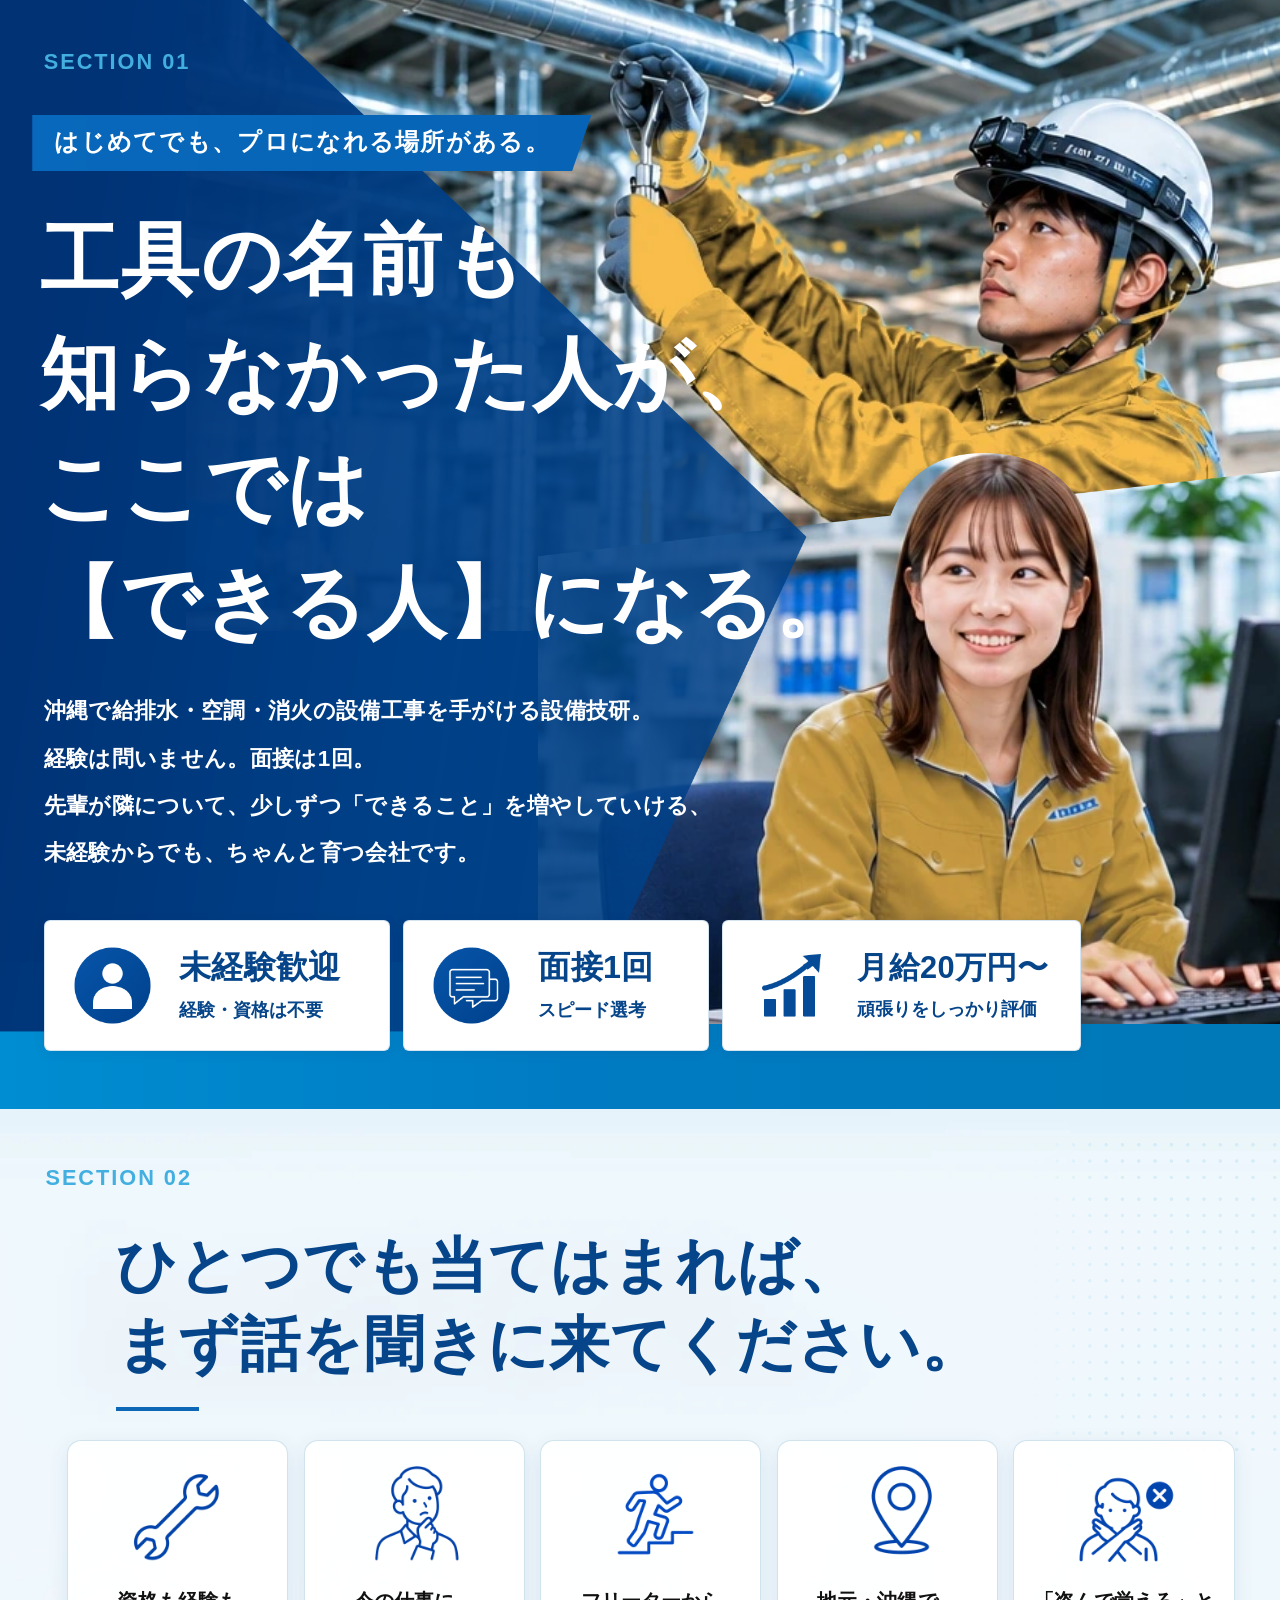
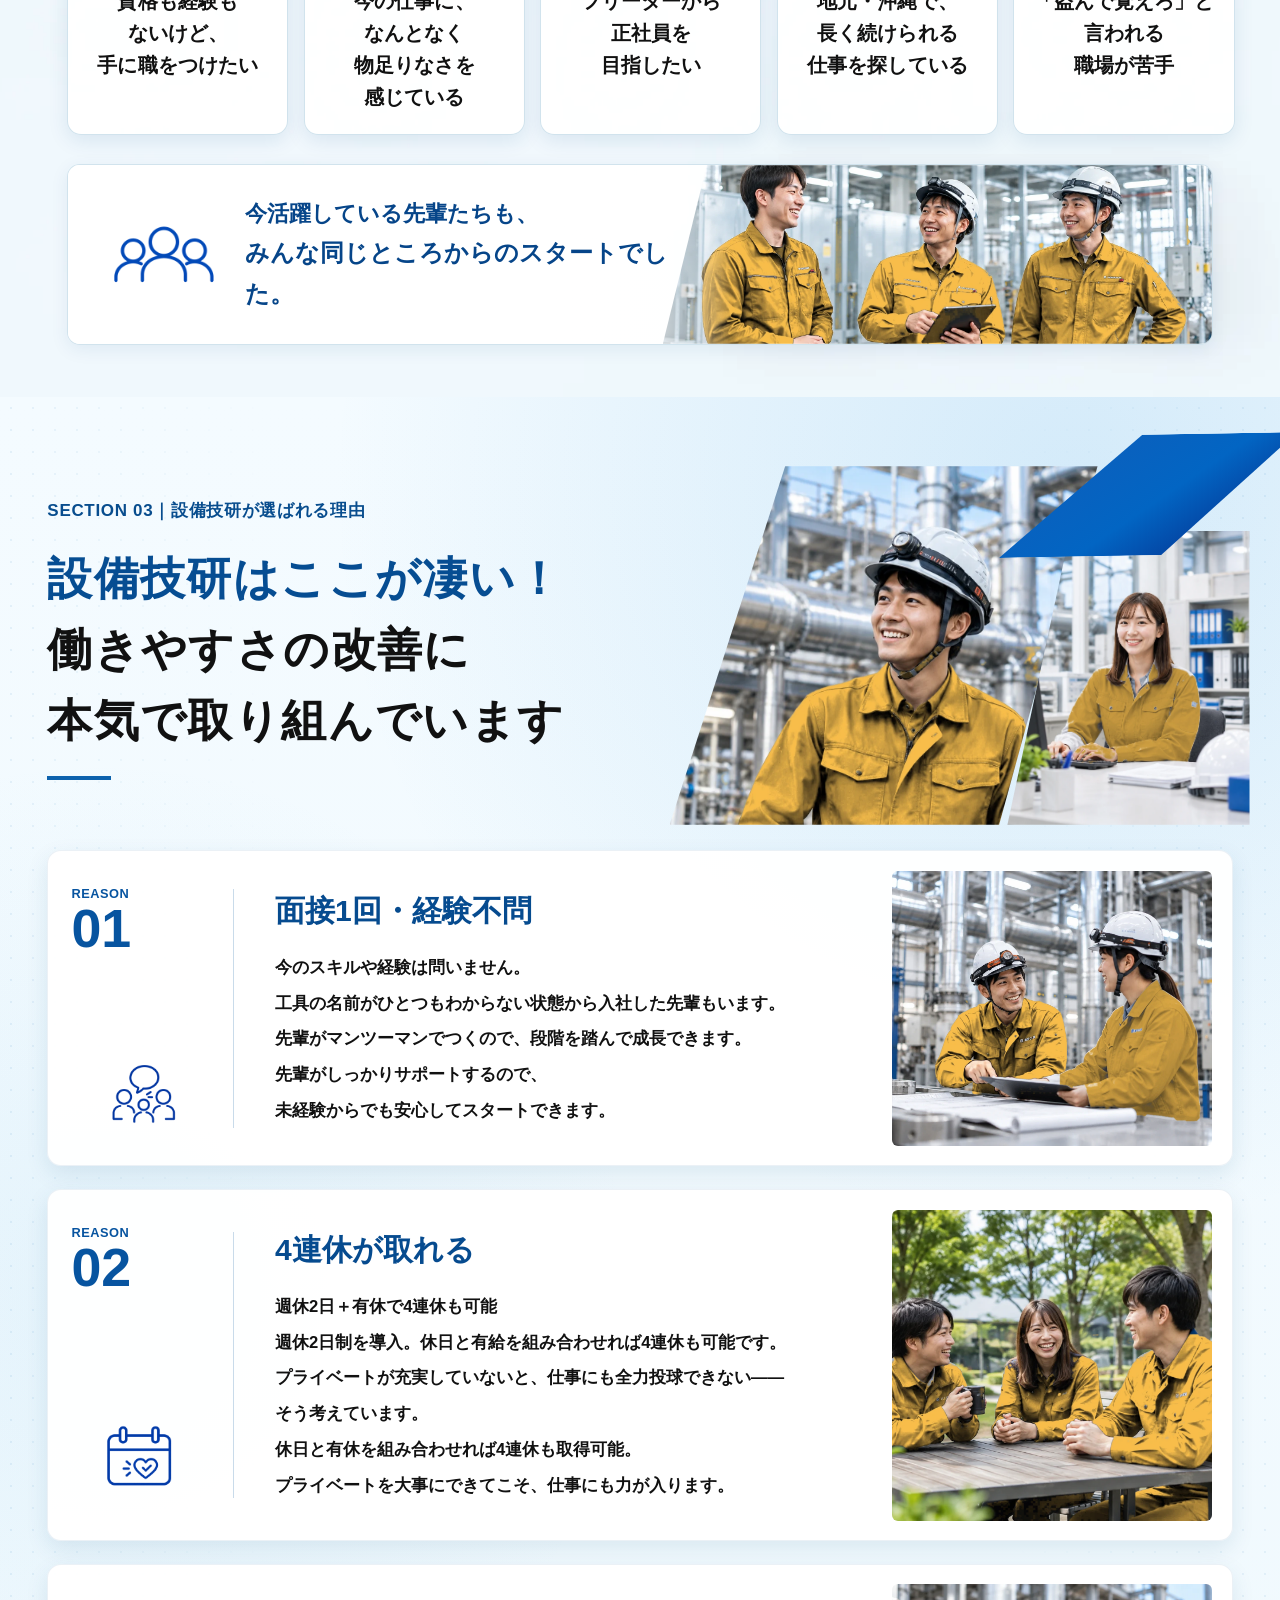
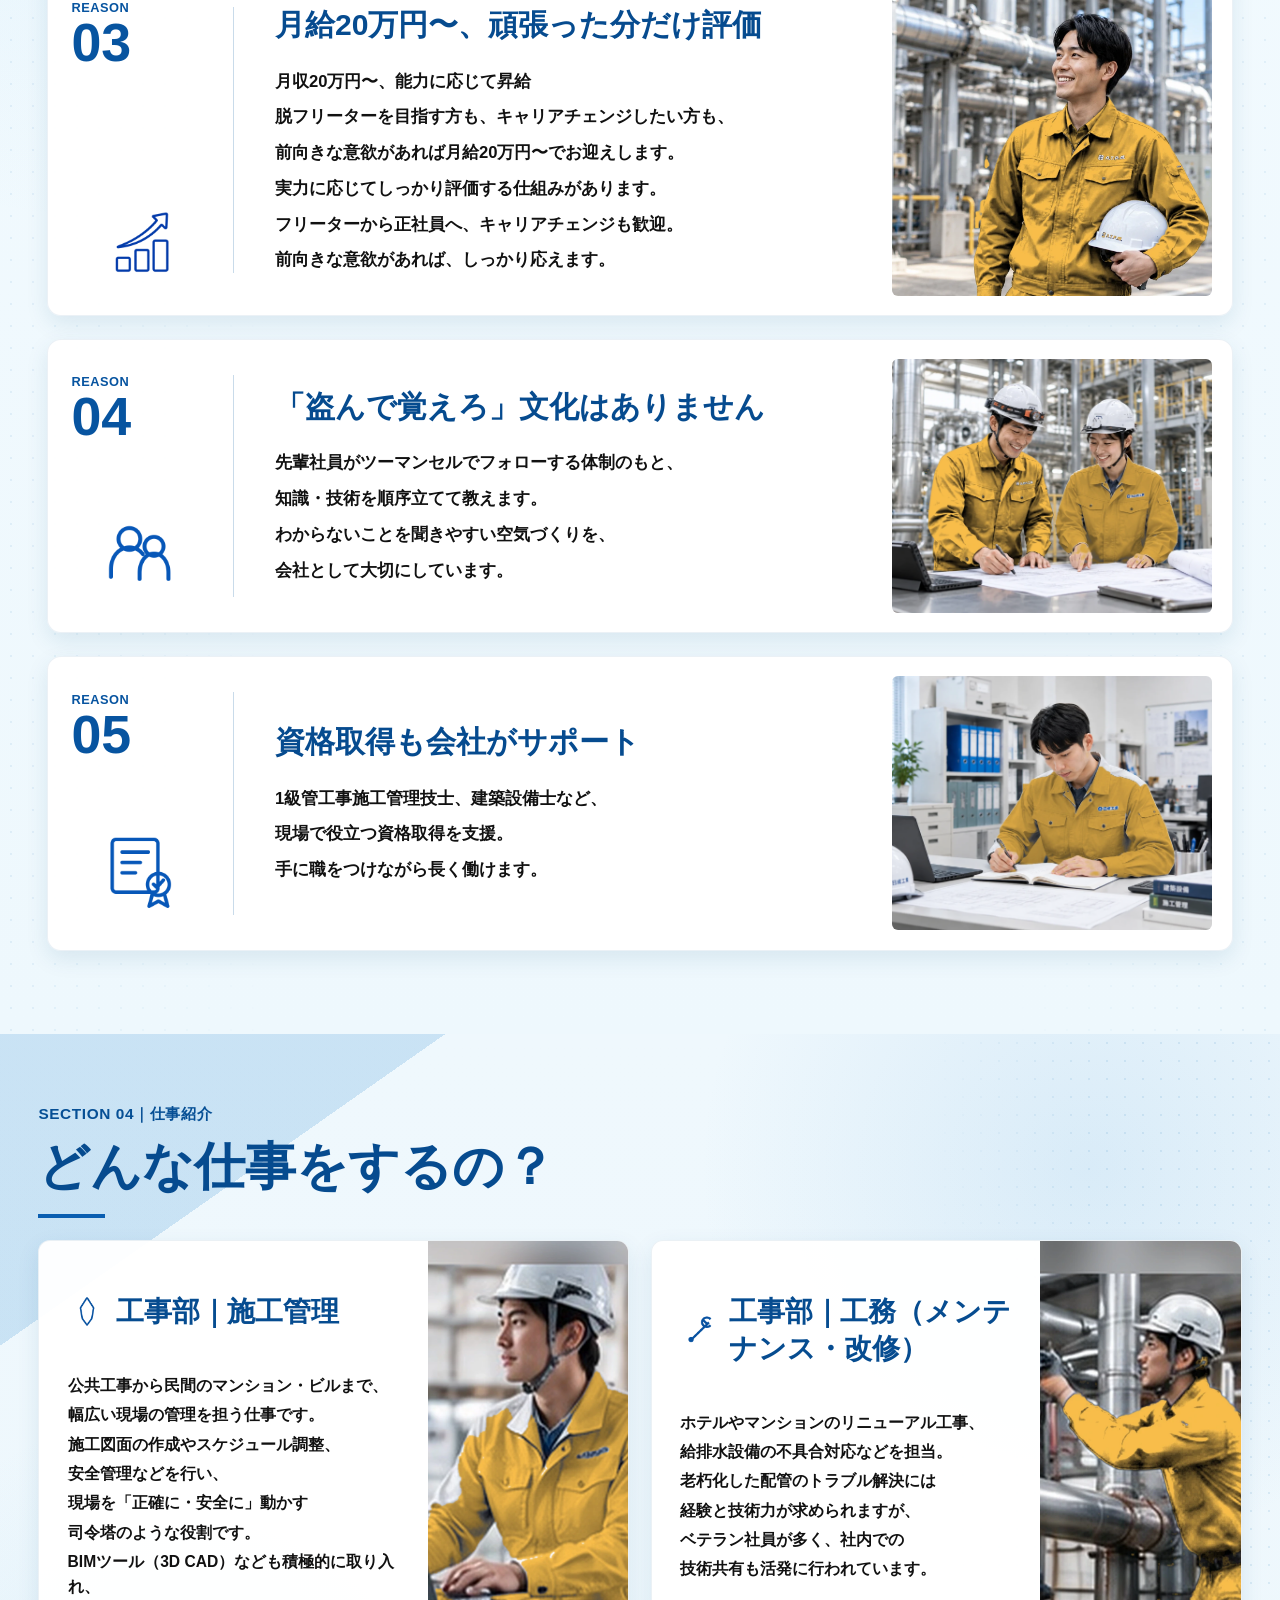
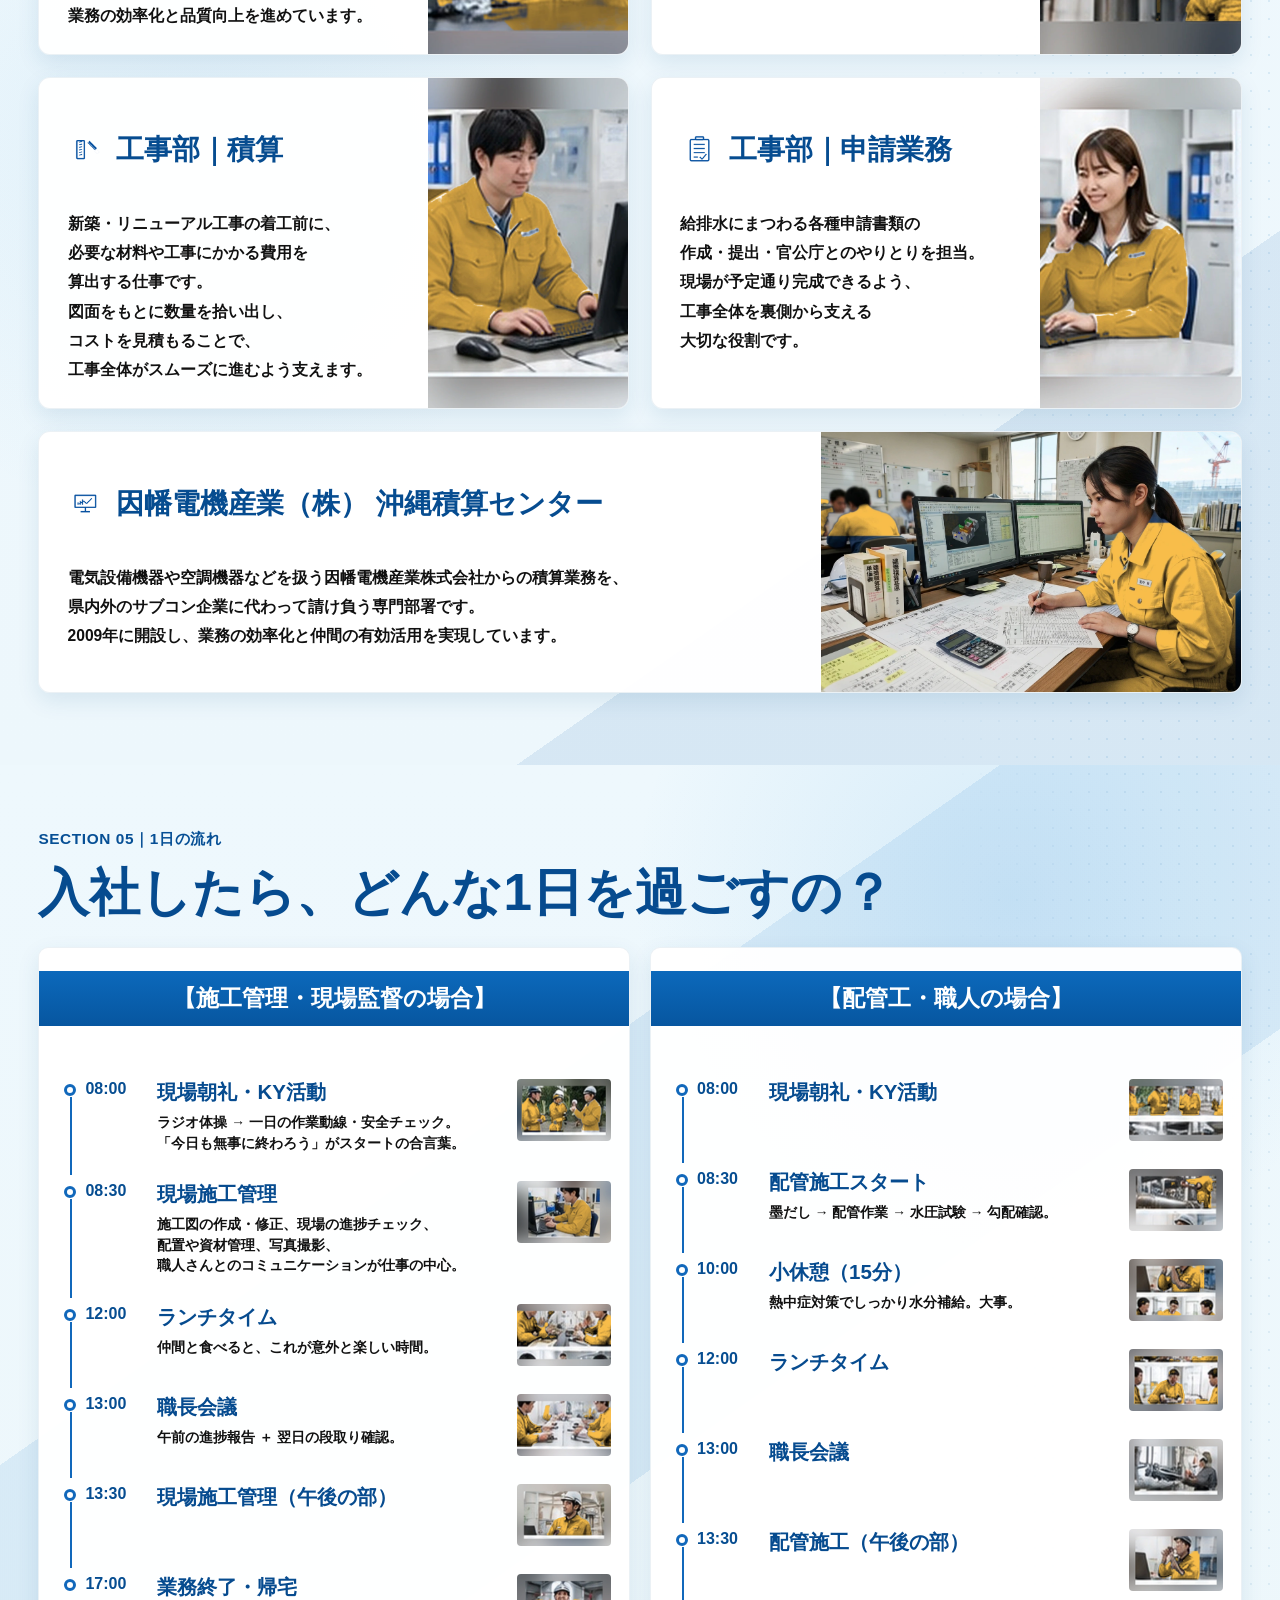
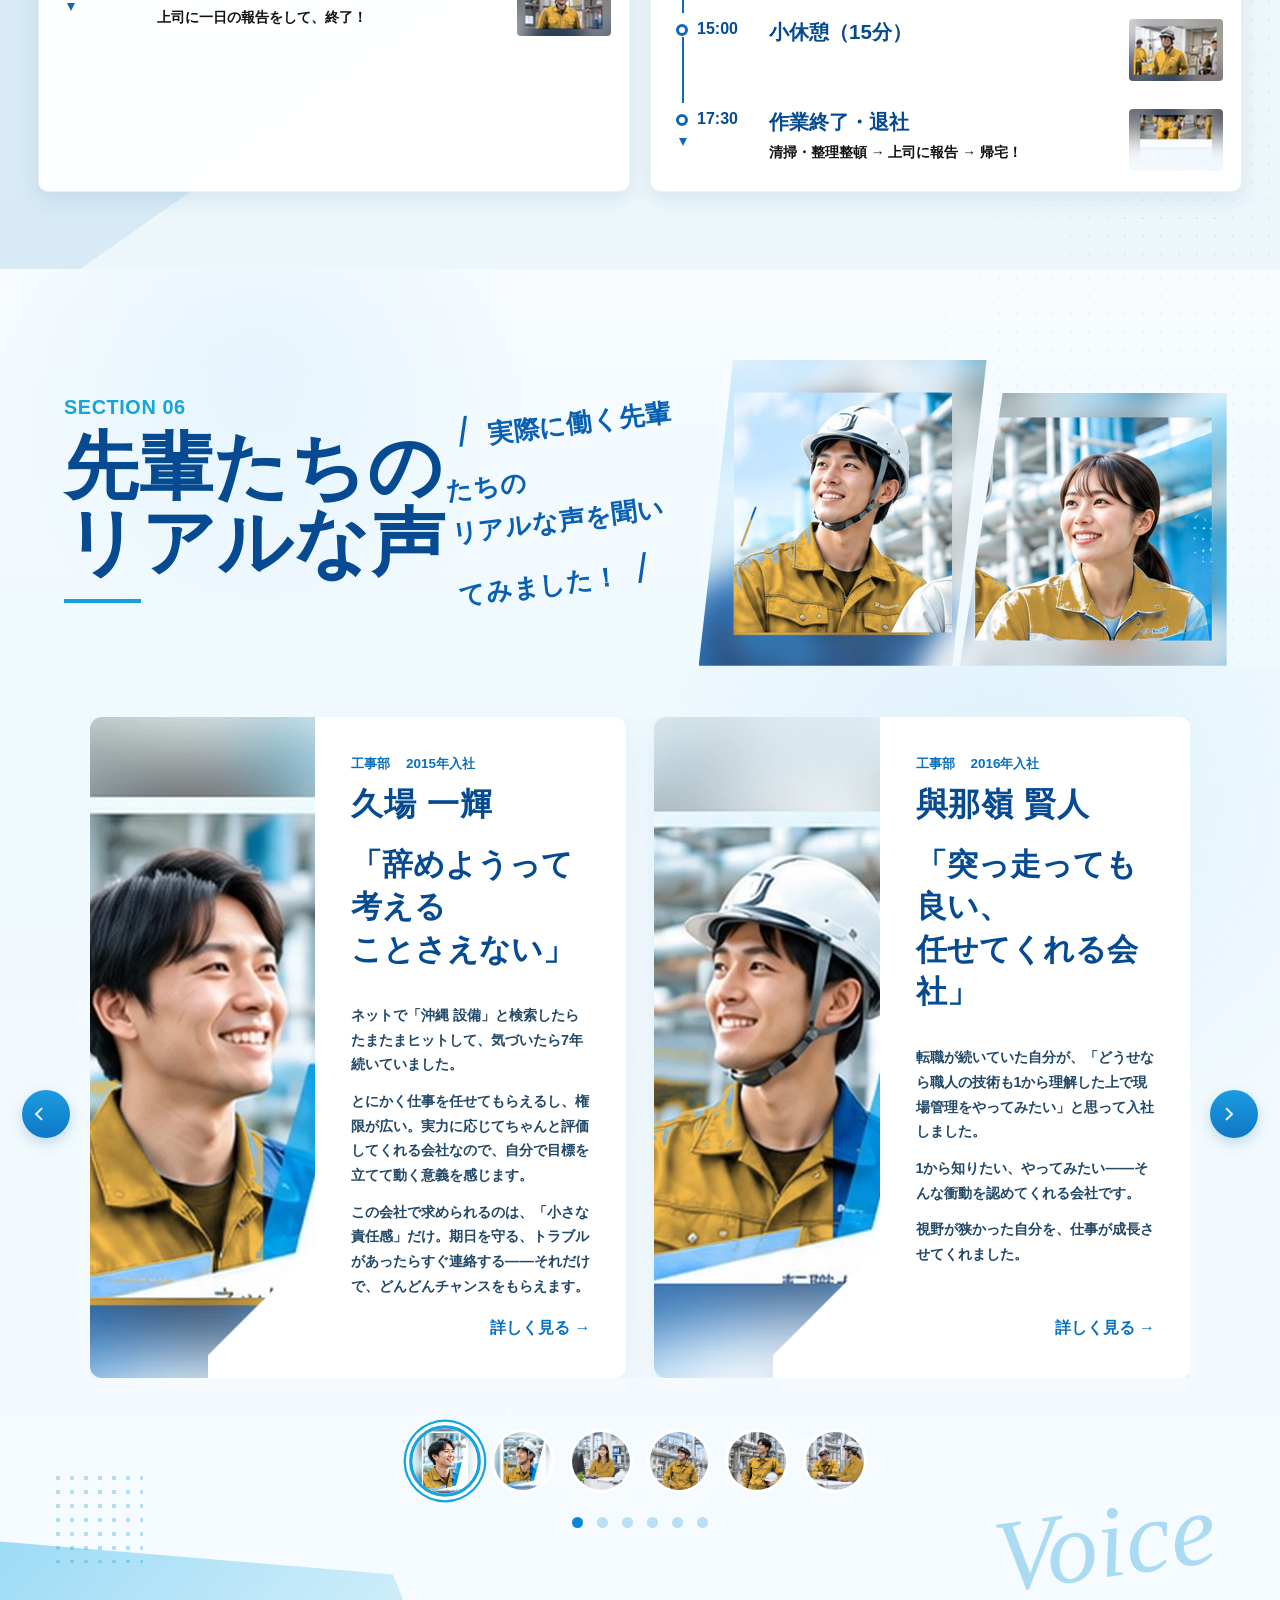
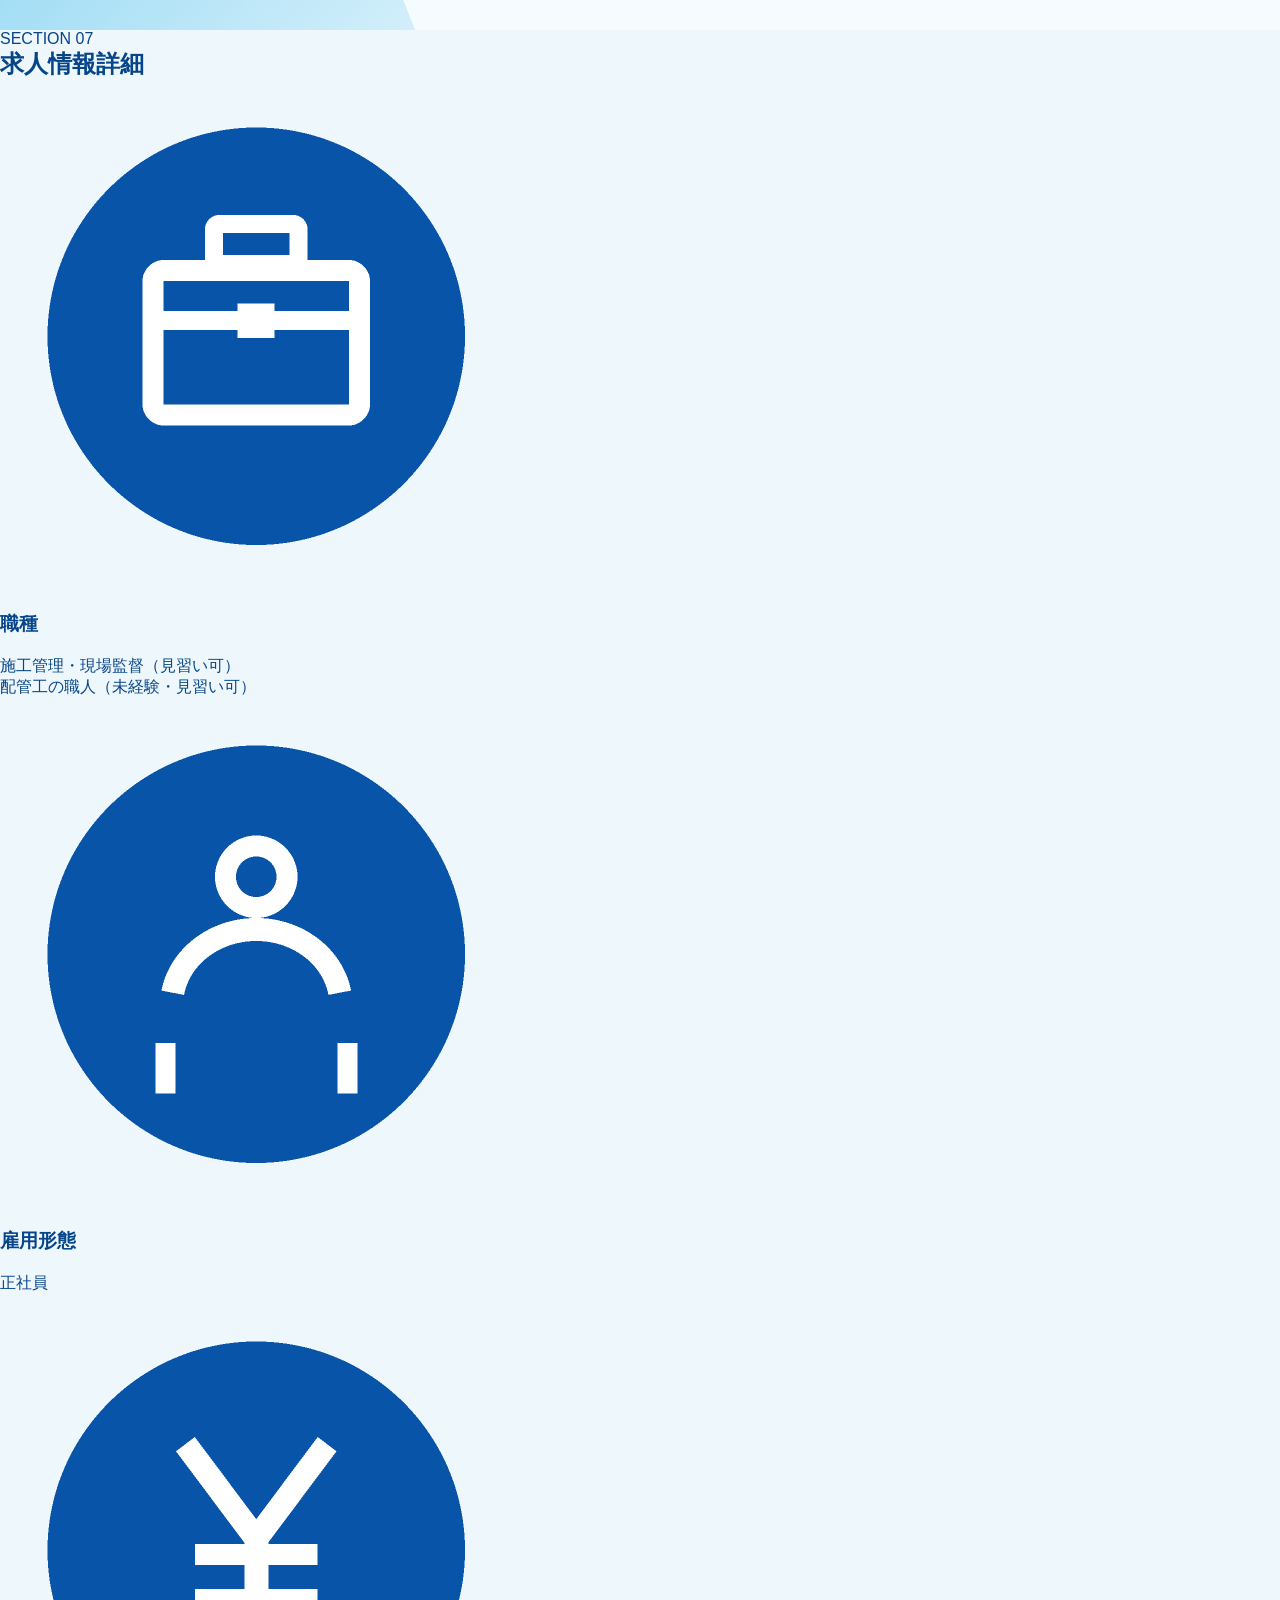
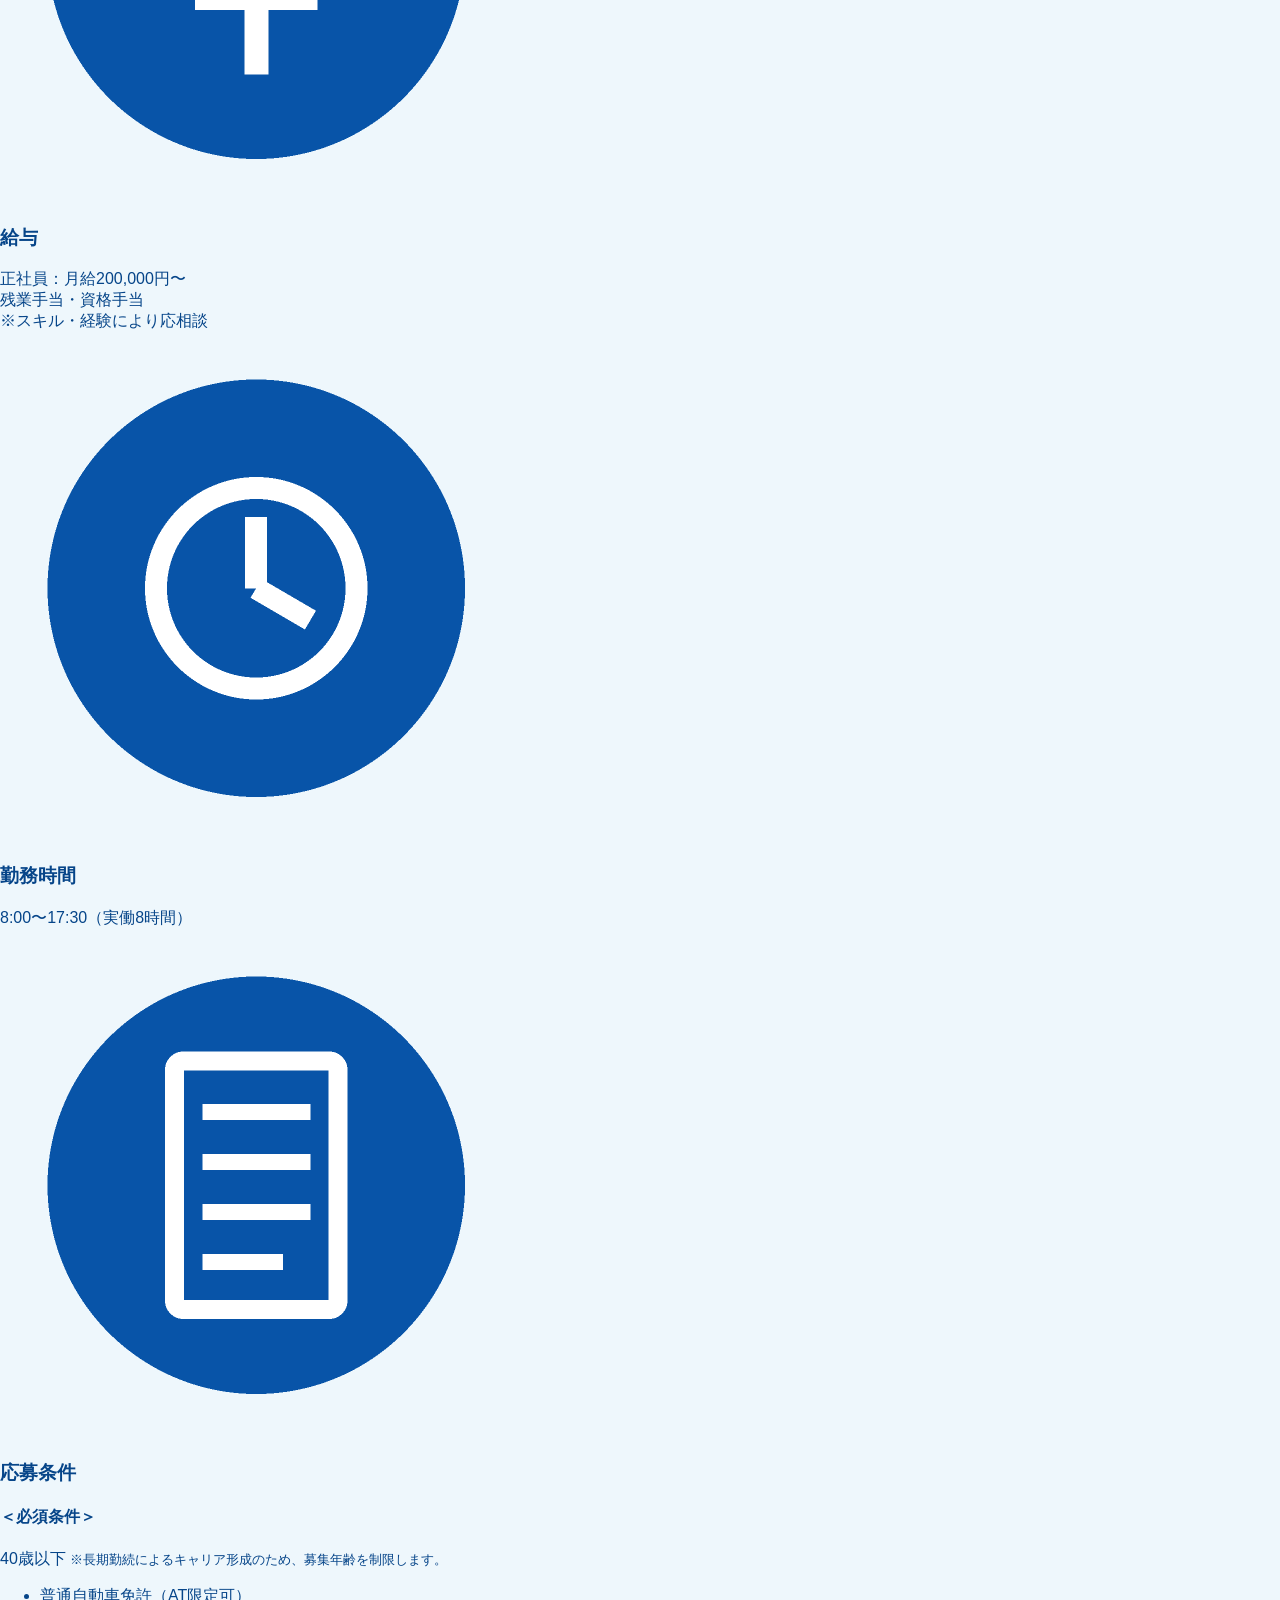
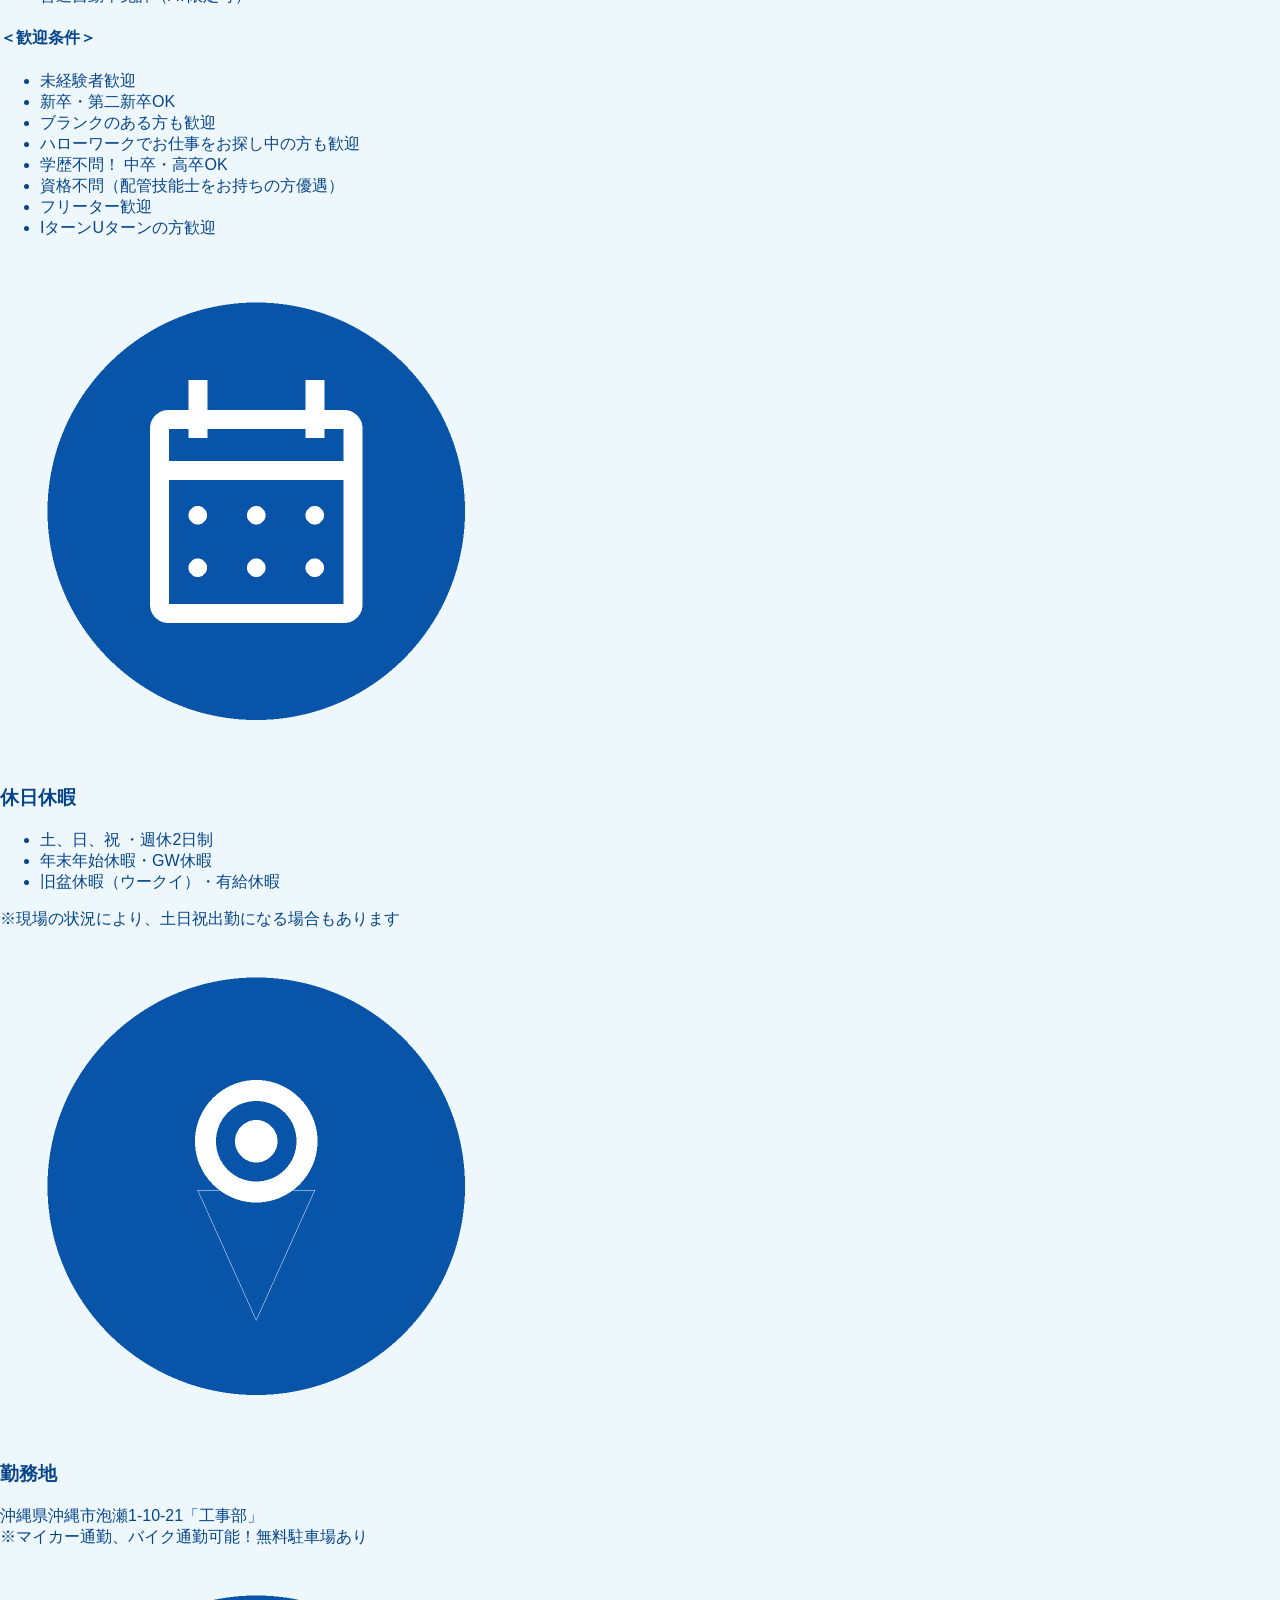
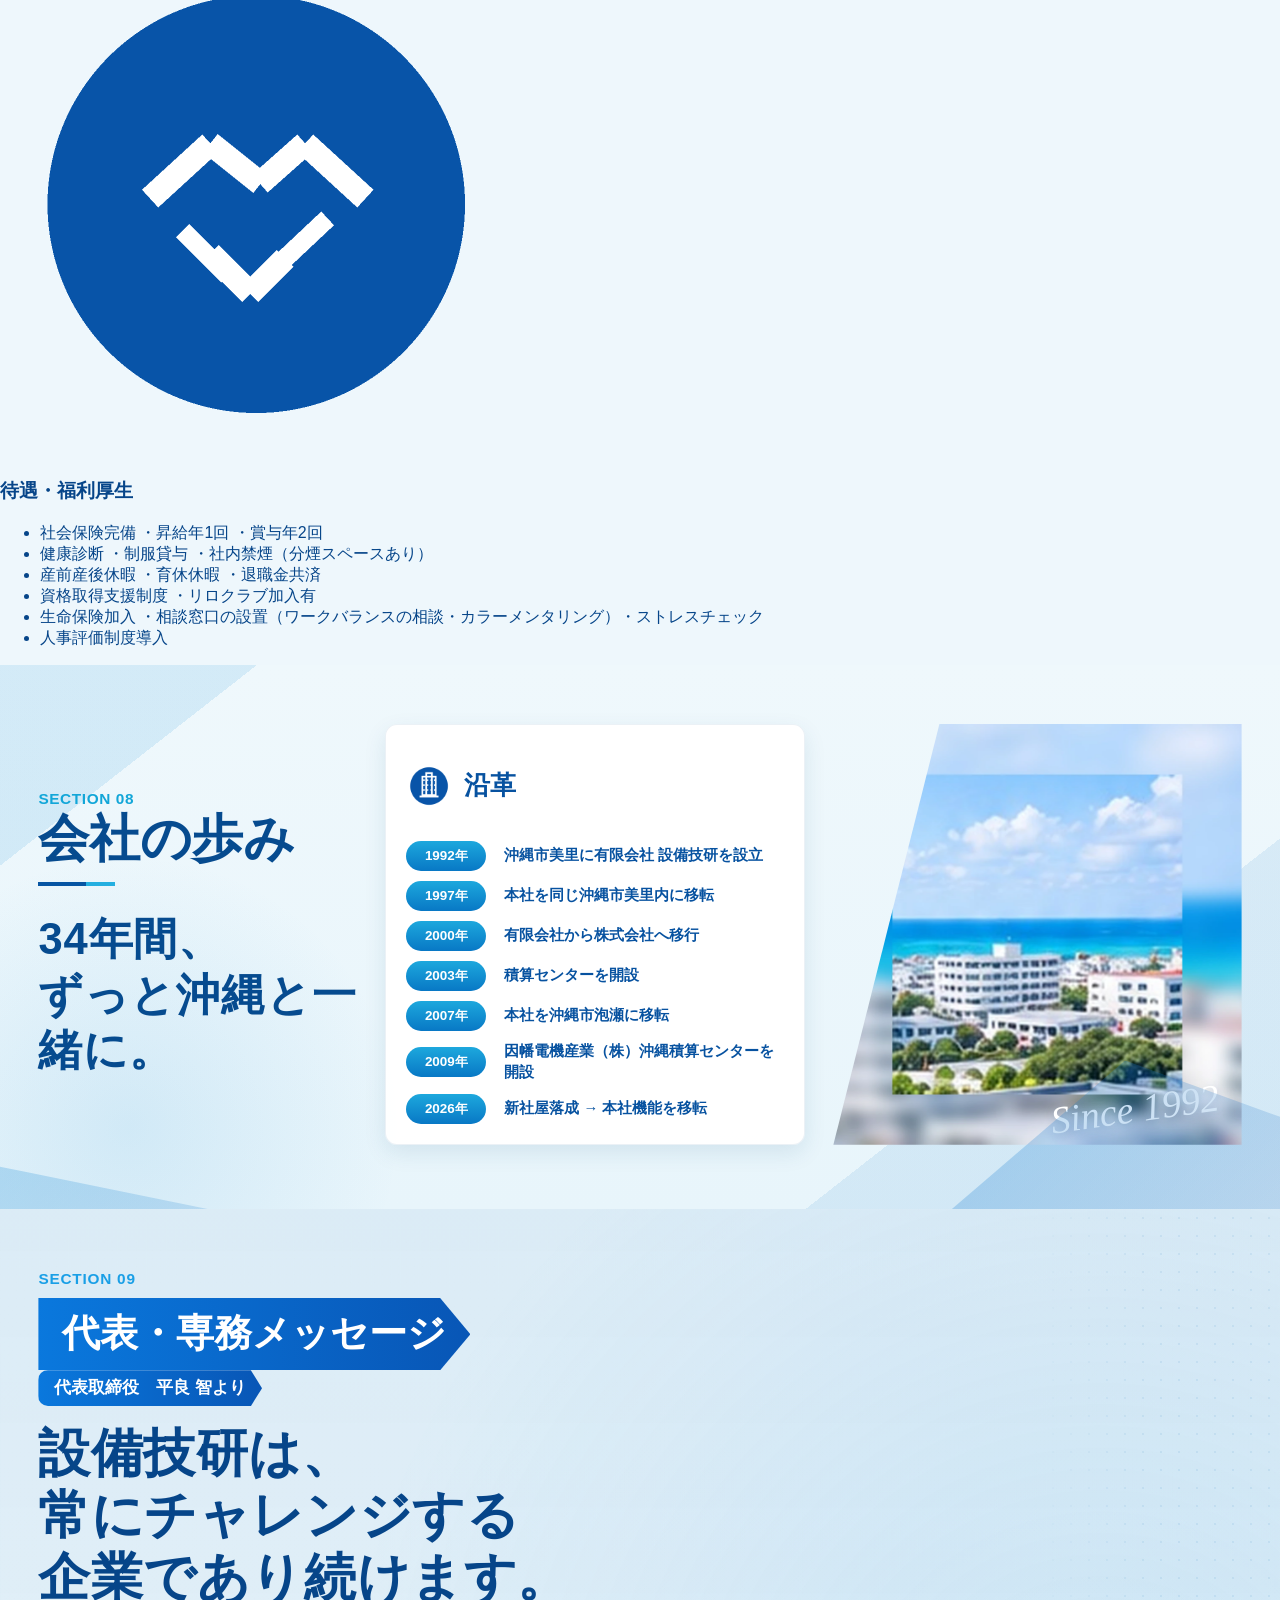
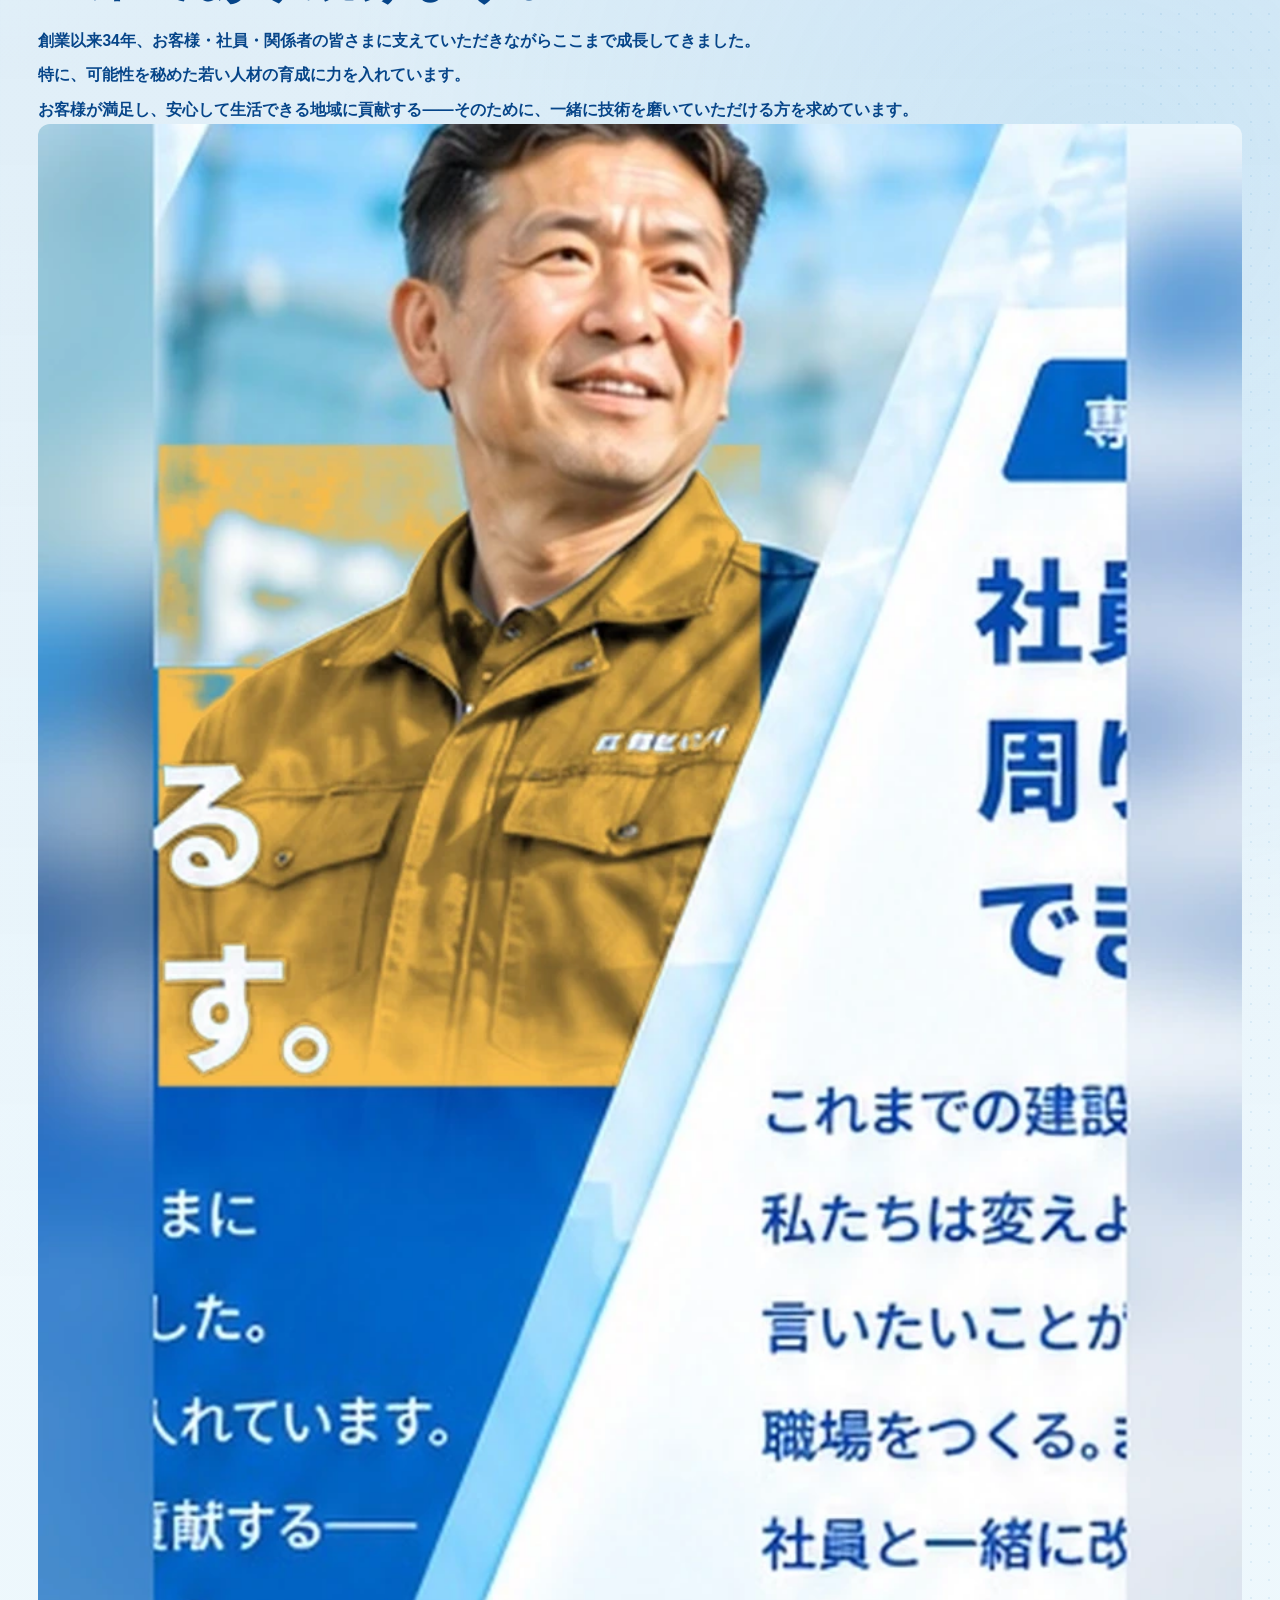
==== commit 4f04089e: "section9変更" ====
--- a/index.html
+++ b/index.html
@@ -790,47 +790,45 @@
   </section>
   <!-- SECTION 08 END -->
 
-  <!-- SECTION 09 START -->
+  <!-- SECTION 09 START
+       上：代表メッセージ＋顔写真／下：専務メッセージ＋顔写真。
+       背景には画像を使わず、文字はすべてHTMLのテキストとして表示します。
+       本文は1行ずつ改行せず、文として自然に折り返すよう <span> でつないでいます（data-content-key はそのまま）。 -->
   <section class="message-section" id="section-09" aria-labelledby="section-09-title">
     <div class="message-section__inner">
       <p class="message-section__label" data-content-key="section09.label">SECTION 09</p>
       <h2 class="message-section__title" id="section-09-title" data-content-key="section09.title">代表・専務メッセージ</h2>
 
-      <div class="message-grid">
-        <article class="message-card message-card--primary">
-          <div class="message-card__banner"></div>
+      <div class="message-list">
+        <!-- 上部：代表取締役 -->
+        <article class="message-card message-card--president">
           <div class="message-card__copy">
             <p class="message-card__role" data-content-key="section09.left.role">代表取締役　平良 智より</p>
-            <h3 data-content-key="section09.left.heading">設備技研は、<br>常にチャレンジする<br>企業であり続けます。</h3>
+            <h3 class="message-card__heading" data-content-key="section09.left.heading">設備技研は、<br>常にチャレンジする<br>企業であり続けます。</h3>
             <div class="message-card__body">
-              <p data-content-key="section09.left.body01">創業以来34年、お客様・社員・関係者の皆さまに</p>
-              <p data-content-key="section09.left.body02">支えていただきながらここまで成長してきました。</p>
-              <p data-content-key="section09.left.body03">特に、可能性を秘めた若い人材の育成に力を入れています。</p>
-              <p data-content-key="section09.left.body04">お客様が満足し、安心して生活できる地域に貢献する——</p>
-              <p data-content-key="section09.left.body05">そのために、一緒に技術を磨いていただける方を</p>
-              <p data-content-key="section09.left.body06">求めています。</p>
-            </div>
-          </div>
-          <figure class="message-card__photo message-card__photo--left">
-            <img src="./assets/section-09/photos/president-message.webp" width="900" height="1200" alt="青い作業着を着て微笑む代表">
+              <p><span data-content-key="section09.left.body01">創業以来34年、お客様・社員・関係者の皆さまに</span><span data-content-key="section09.left.body02">支えていただきながらここまで成長してきました。</span></p>
+              <p><span data-content-key="section09.left.body03">特に、可能性を秘めた若い人材の育成に力を入れています。</span></p>
+              <p><span data-content-key="section09.left.body04">お客様が満足し、安心して生活できる地域に貢献する——</span><span data-content-key="section09.left.body05">そのために、一緒に技術を磨いていただける方を</span><span data-content-key="section09.left.body06">求めています。</span></p>
+            </div>
+          </div>
+          <figure class="message-card__photo">
+            <img src="./assets/section-09/photos/president-message.webp" width="900" height="1200" alt="青い作業着を着て微笑む代表取締役 平良 智" loading="lazy">
           </figure>
         </article>
 
-        <article class="message-card message-card--secondary">
+        <!-- 下部：専務取締役 -->
+        <article class="message-card message-card--executive">
           <div class="message-card__copy">
             <p class="message-card__role" data-content-key="section09.right.role">専務取締役　平良 淳より</p>
-            <h3 data-content-key="section09.right.heading">社員が幸せでない会社が、<br>周りの人を幸せにすることは<br>できない。</h3>
+            <h3 class="message-card__heading" data-content-key="section09.right.heading">社員が幸せでない会社が、<br>周りの人を幸せにすることは<br>できない。</h3>
             <div class="message-card__body">
-              <p data-content-key="section09.right.body01">これまでの建設業の「当たり前」を、</p>
-              <p data-content-key="section09.right.body02">私たちは変えようとしています。</p>
-              <p data-content-key="section09.right.body03">言いたいことが言えて、健やかに働ける</p>
-              <p data-content-key="section09.right.body04">職場をつくる。まだ道半ばですが、</p>
-              <p data-content-key="section09.right.body05">社員と一緒に改善を重ねています。</p>
-              <p data-content-key="section09.right.body06">あなたの力を、ここで発揮してほしい。</p>
-            </div>
-          </div>
-          <figure class="message-card__photo message-card__photo--right">
-            <img src="./assets/section-09/photos/executive-message.webp" width="900" height="1100" alt="青い作業着を着て微笑む専務取締役">
+              <p><span data-content-key="section09.right.body01">これまでの建設業の「当たり前」を、</span><span data-content-key="section09.right.body02">私たちは変えようとしています。</span></p>
+              <p><span data-content-key="section09.right.body03">言いたいことが言えて、健やかに働ける</span><span data-content-key="section09.right.body04">職場をつくる。まだ道半ばですが、</span><span data-content-key="section09.right.body05">社員と一緒に改善を重ねています。</span></p>
+              <p><span data-content-key="section09.right.body06">あなたの力を、ここで発揮してほしい。</span></p>
+            </div>
+          </div>
+          <figure class="message-card__photo">
+            <img src="./assets/section-09/photos/executive-message.webp" width="900" height="1100" alt="青い作業着を着て微笑む専務取締役 平良 淳" loading="lazy">
           </figure>
         </article>
       </div>
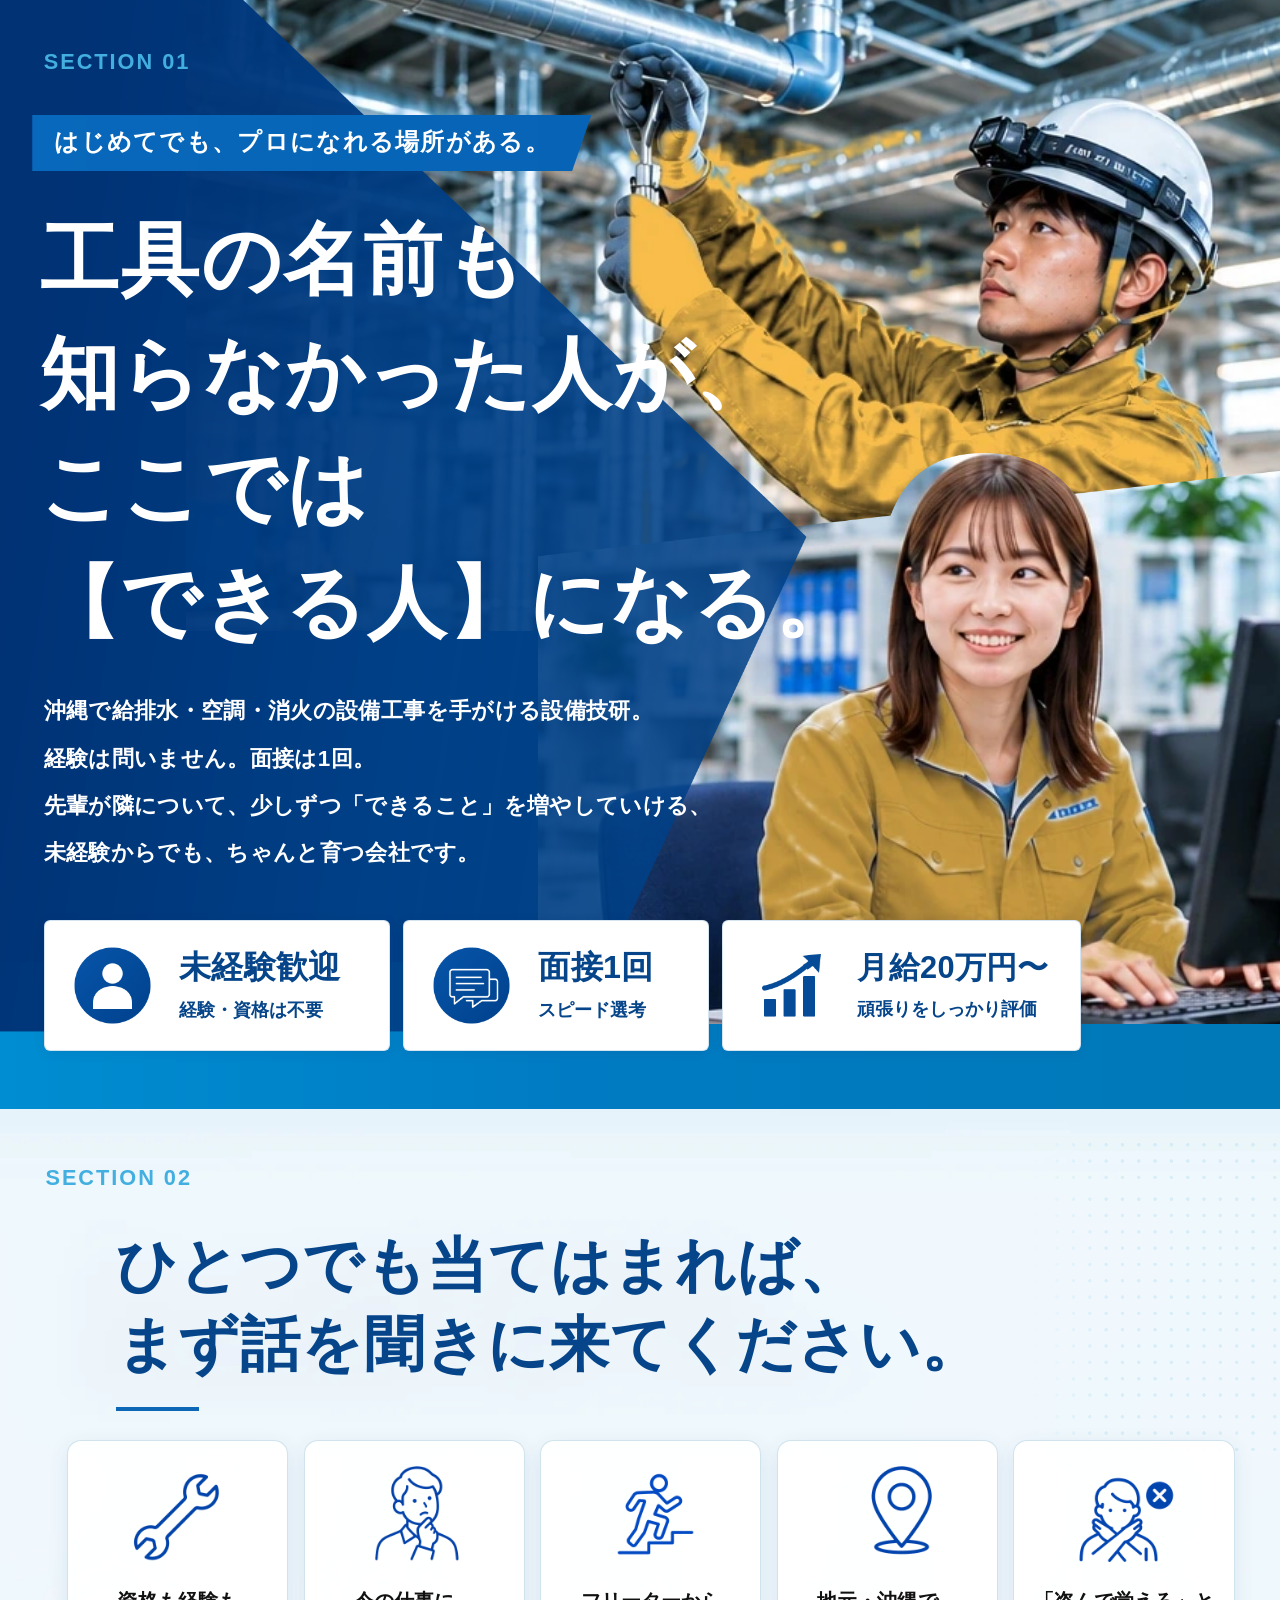
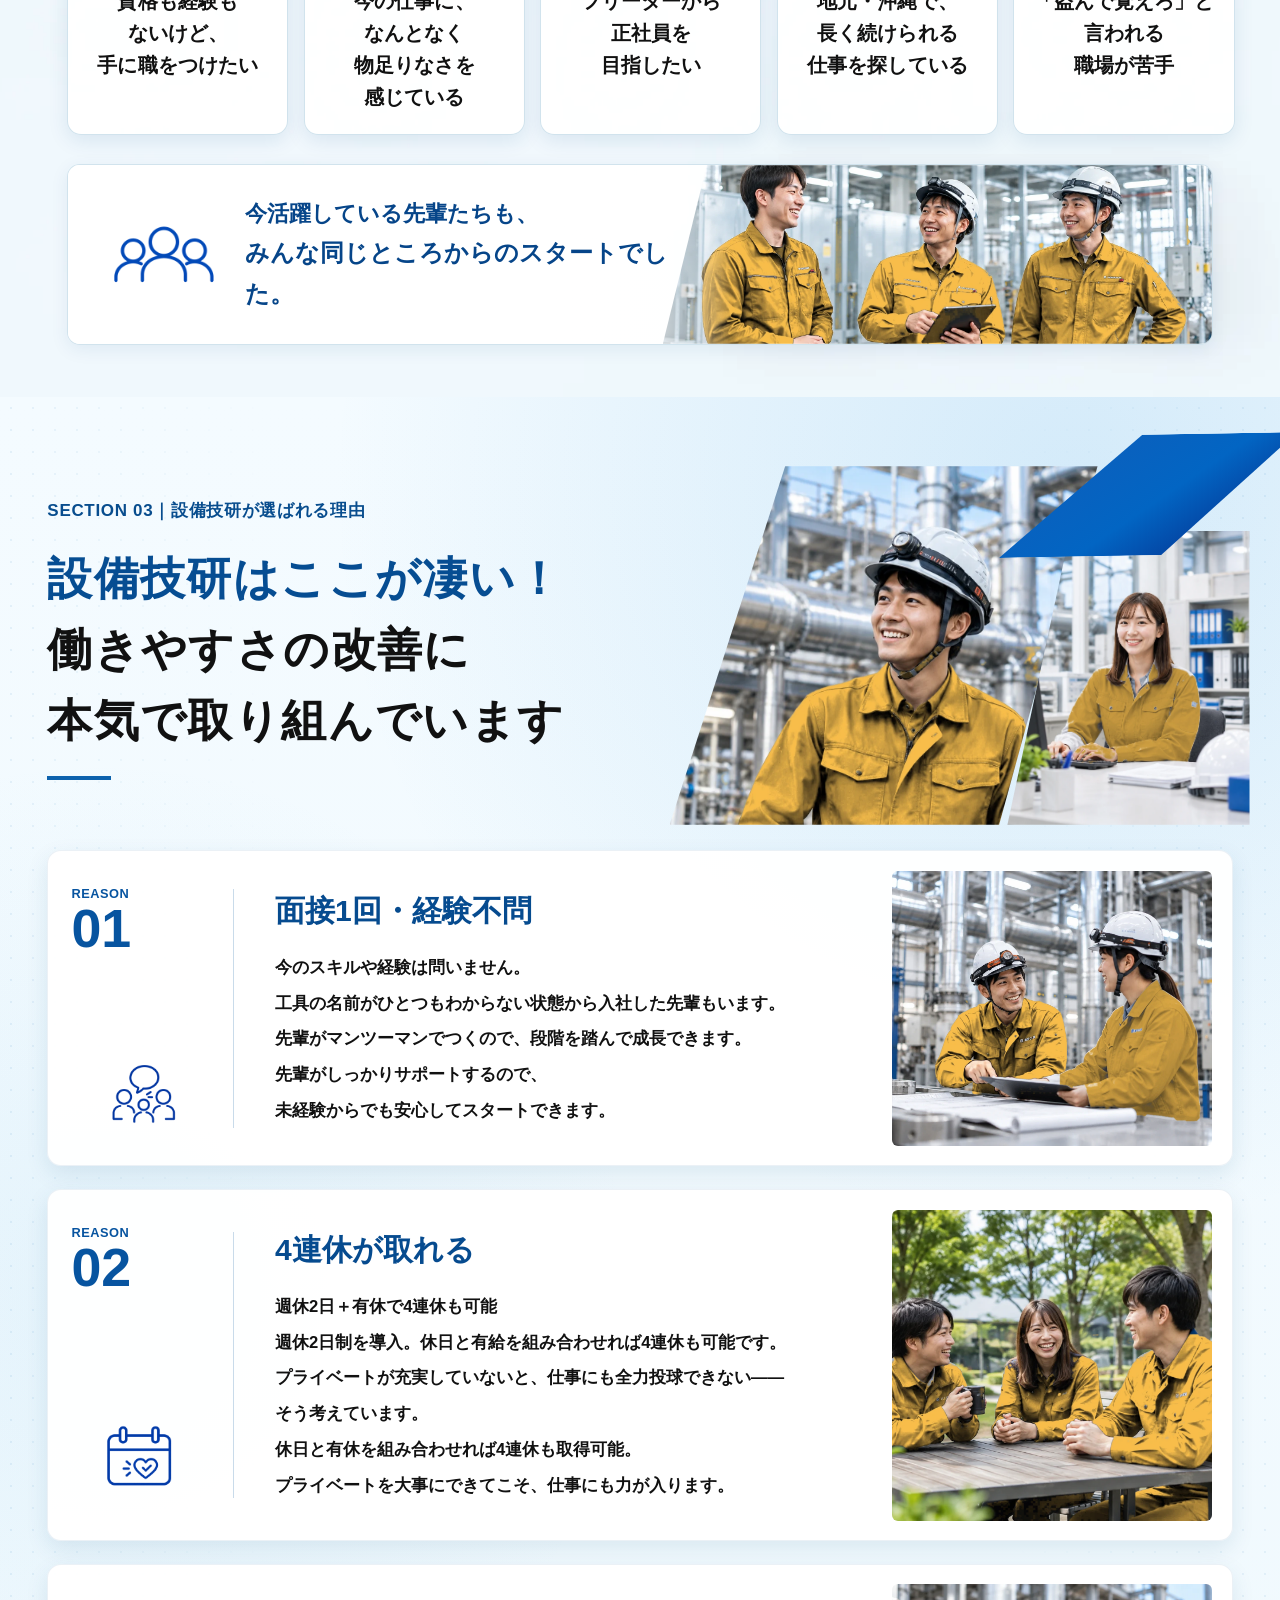
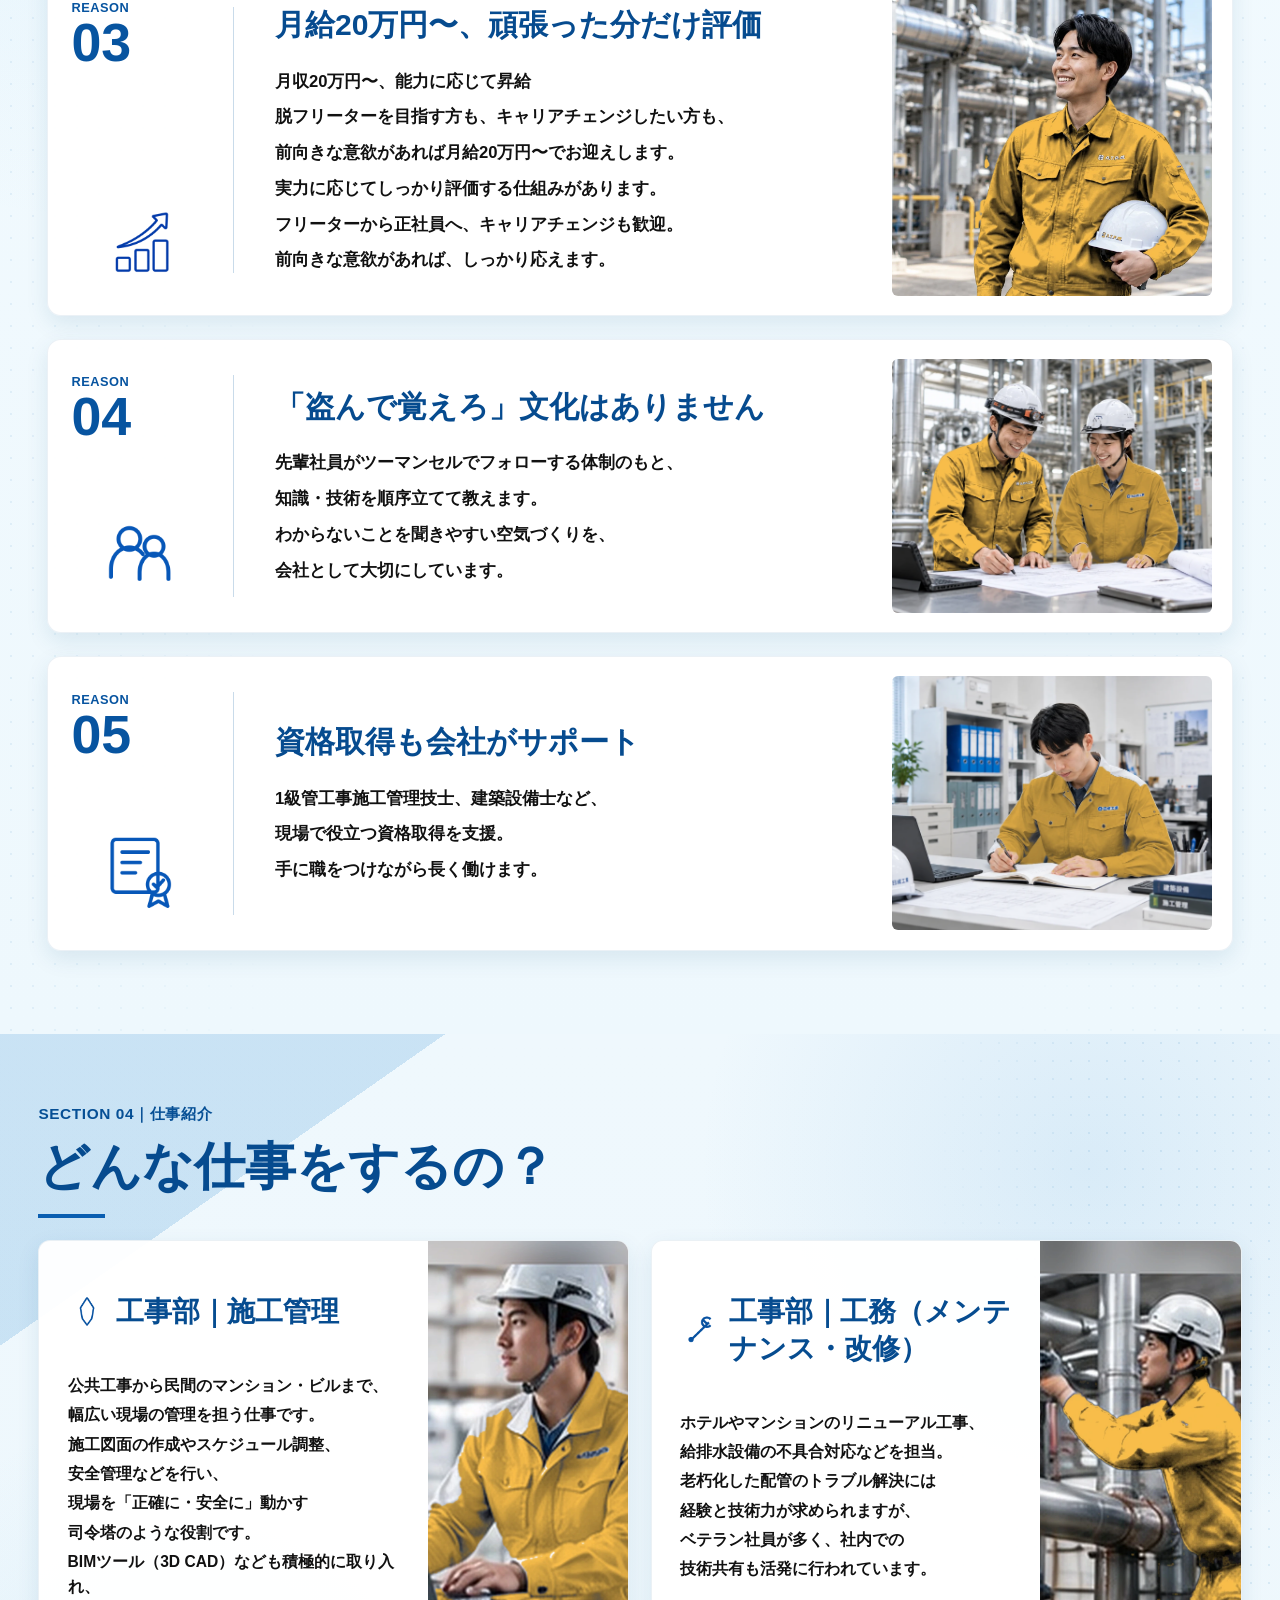
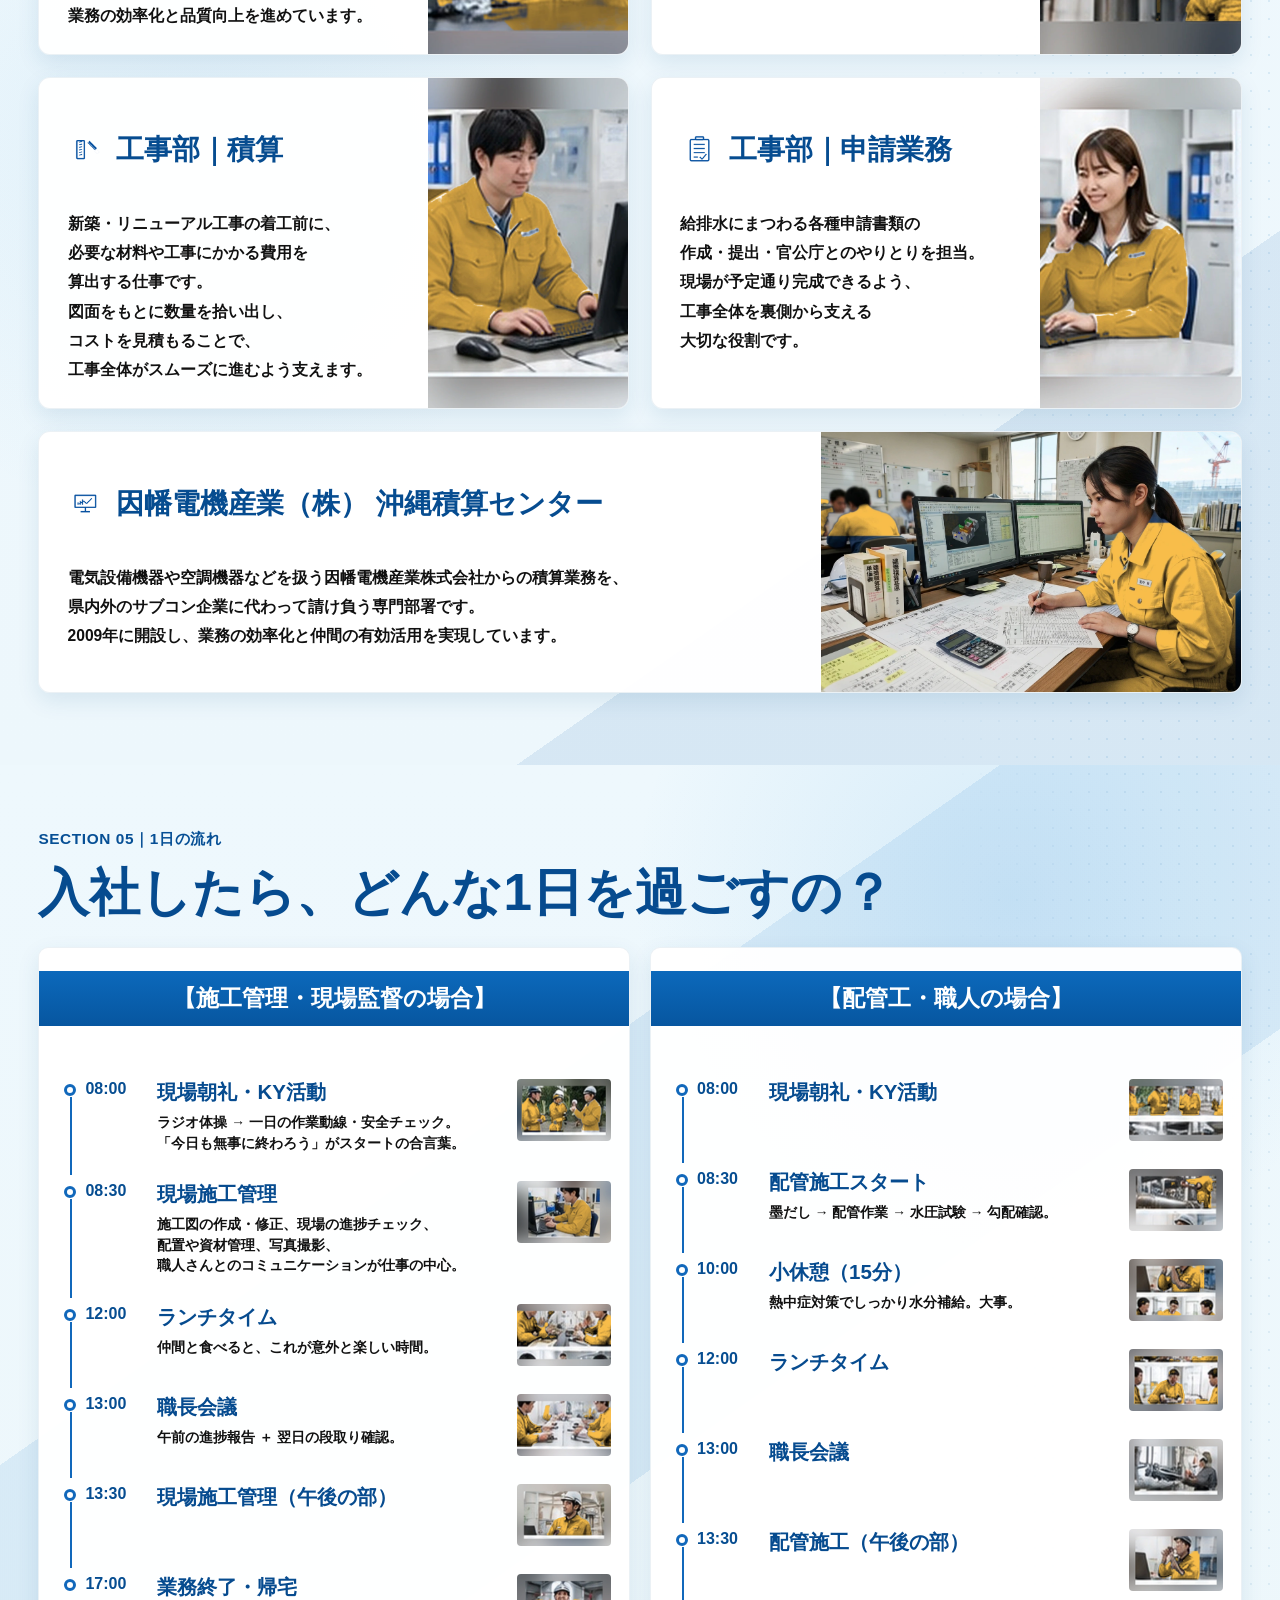
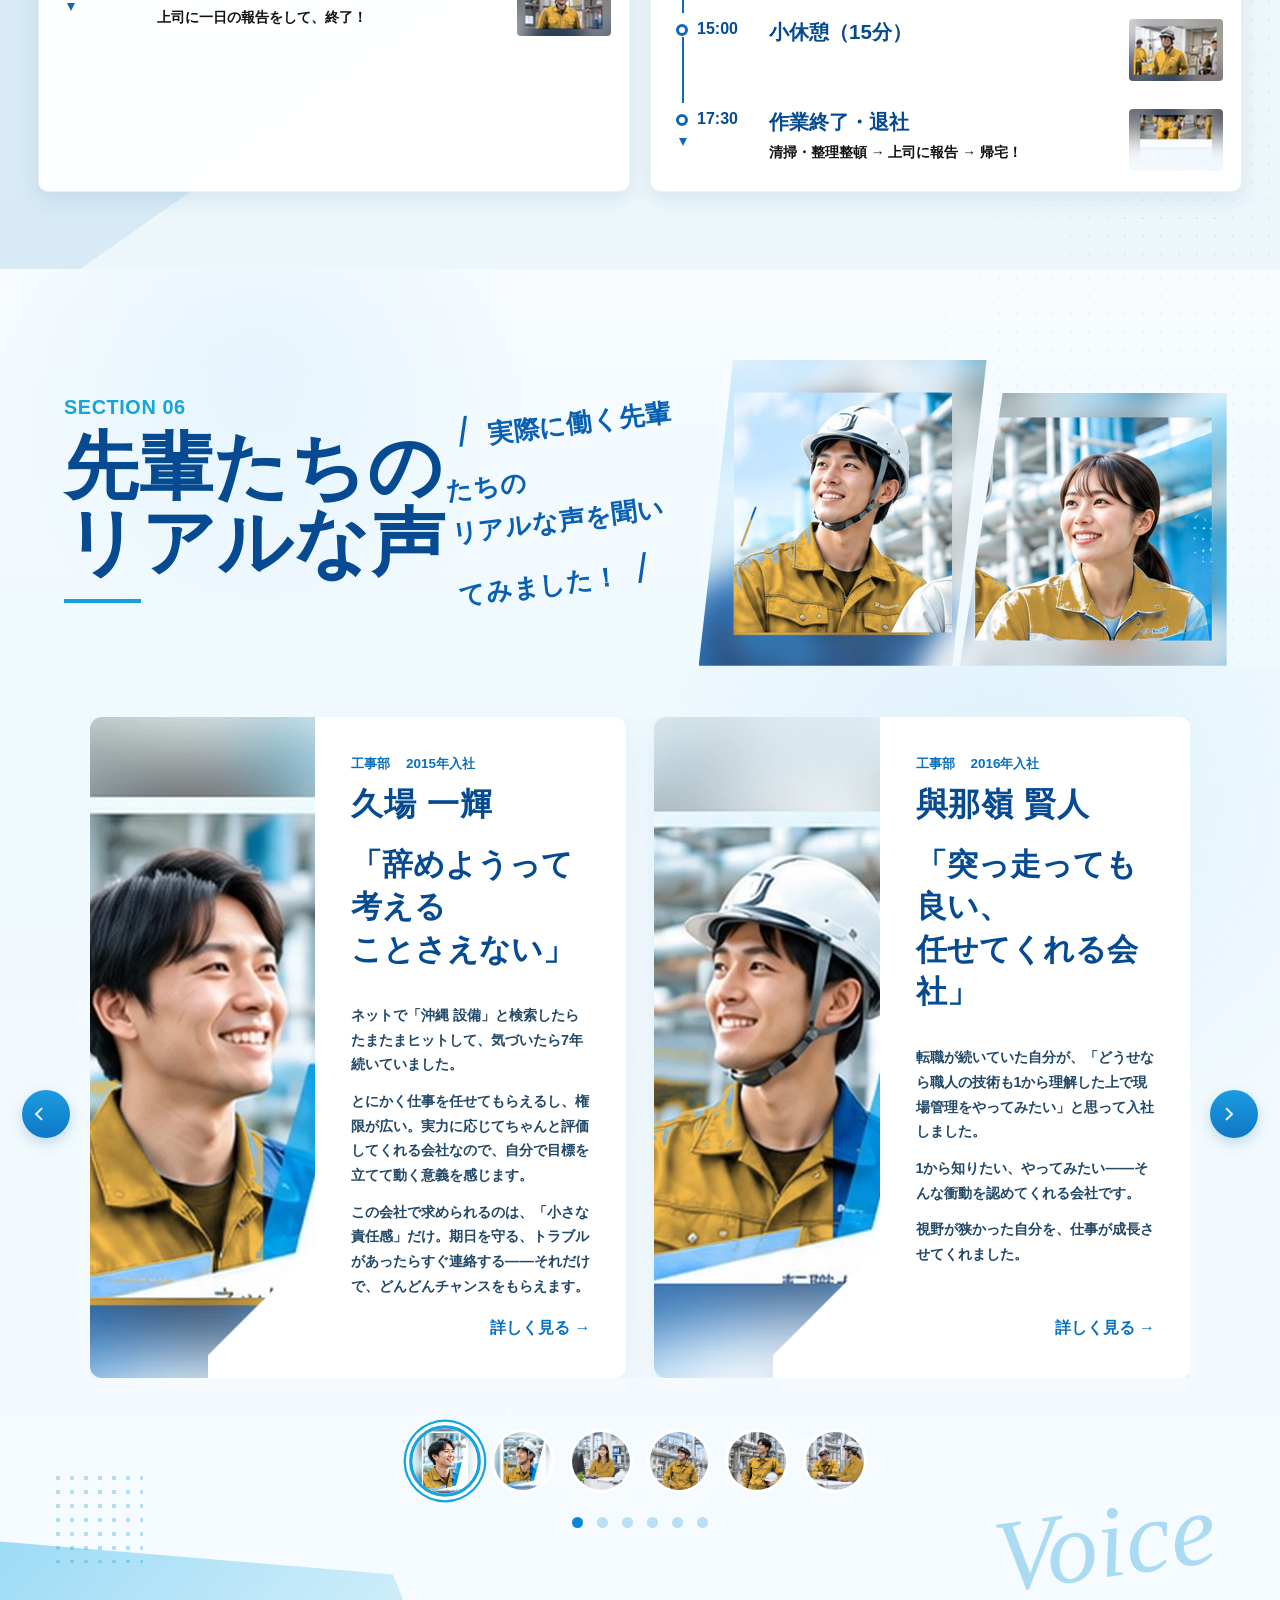
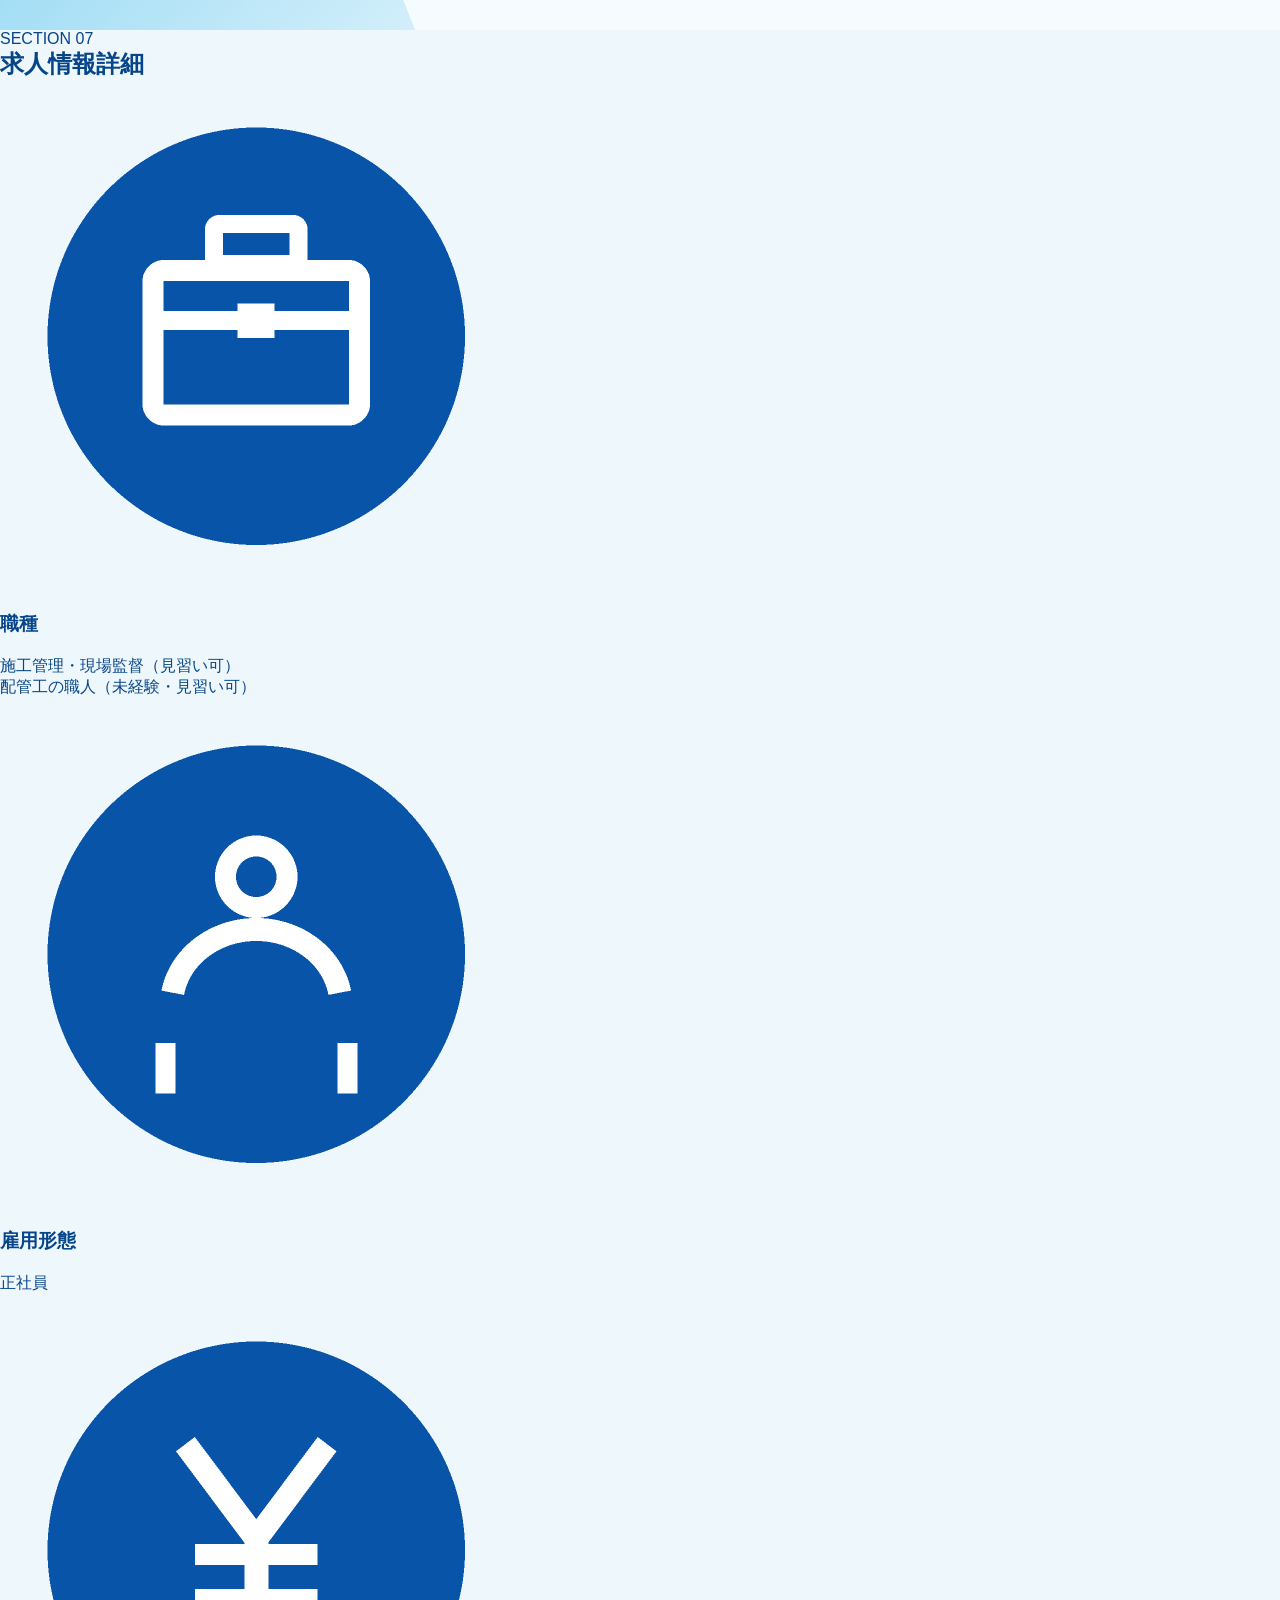
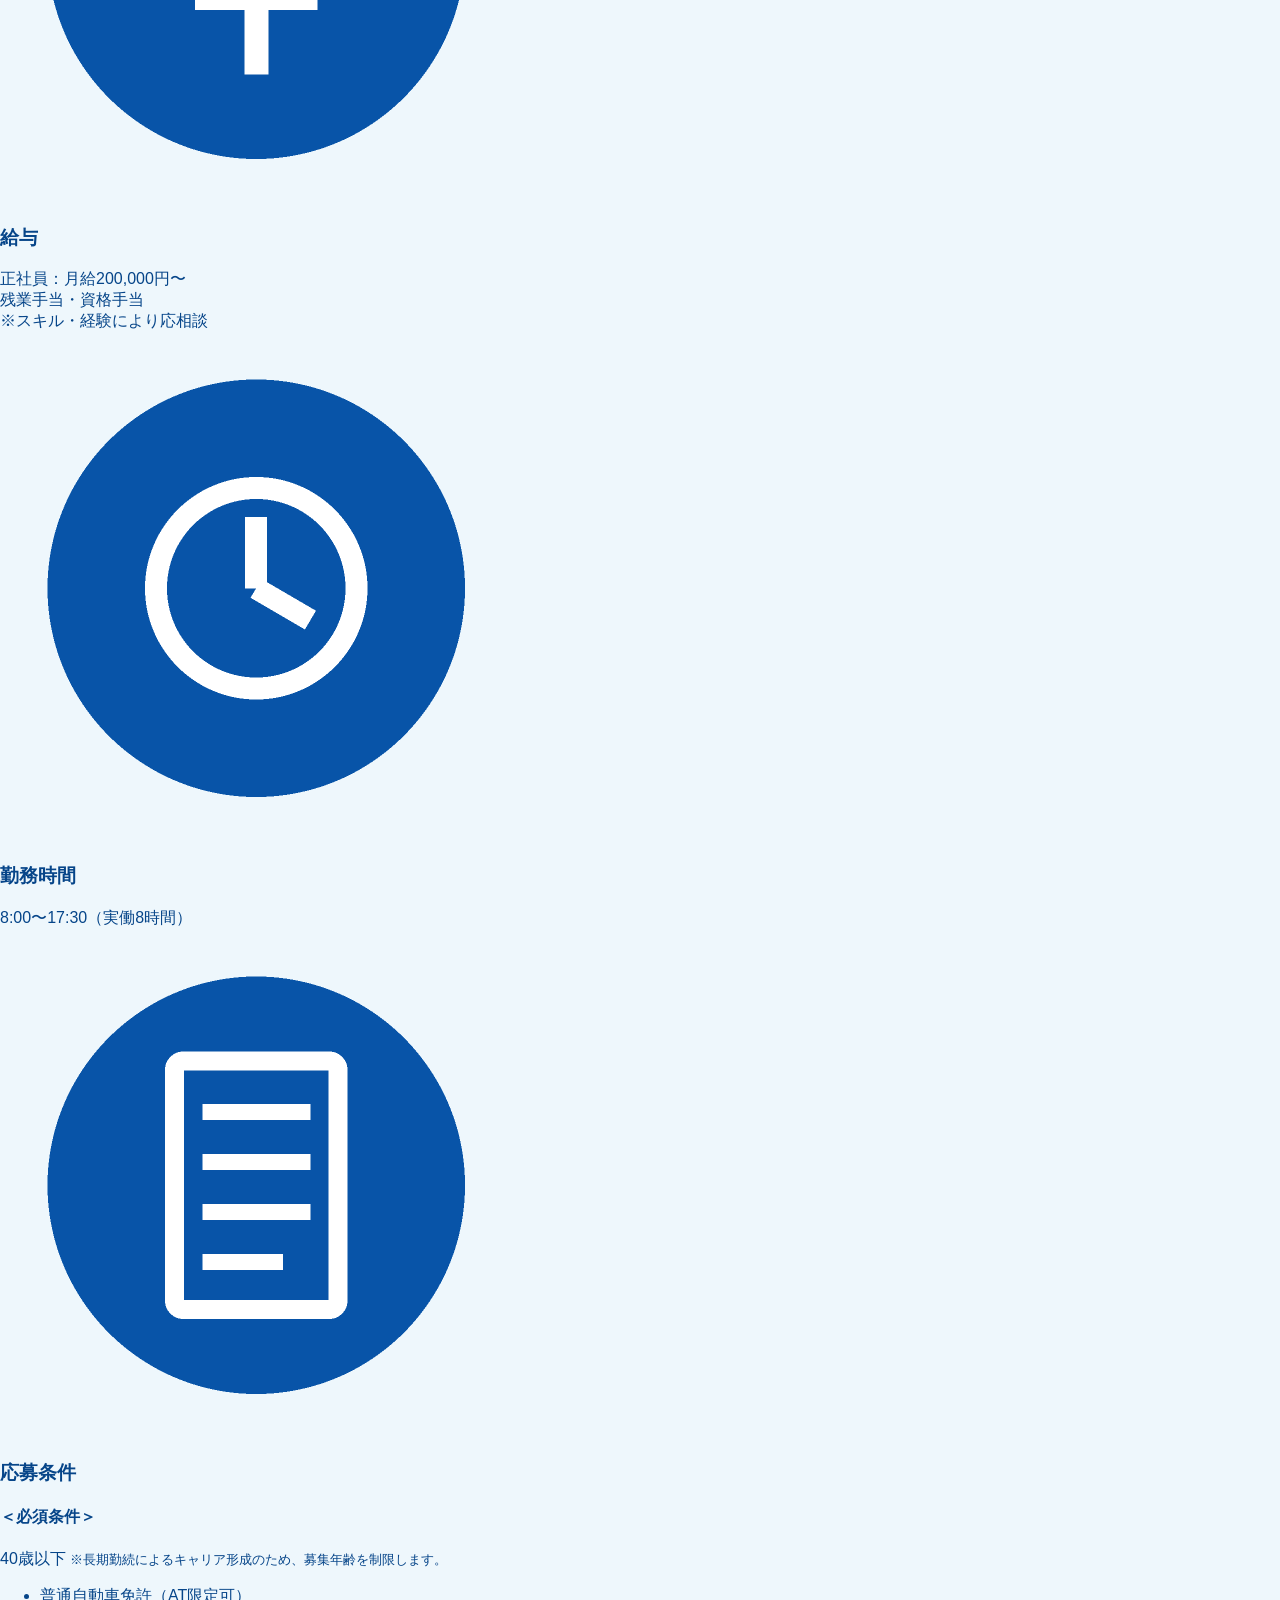
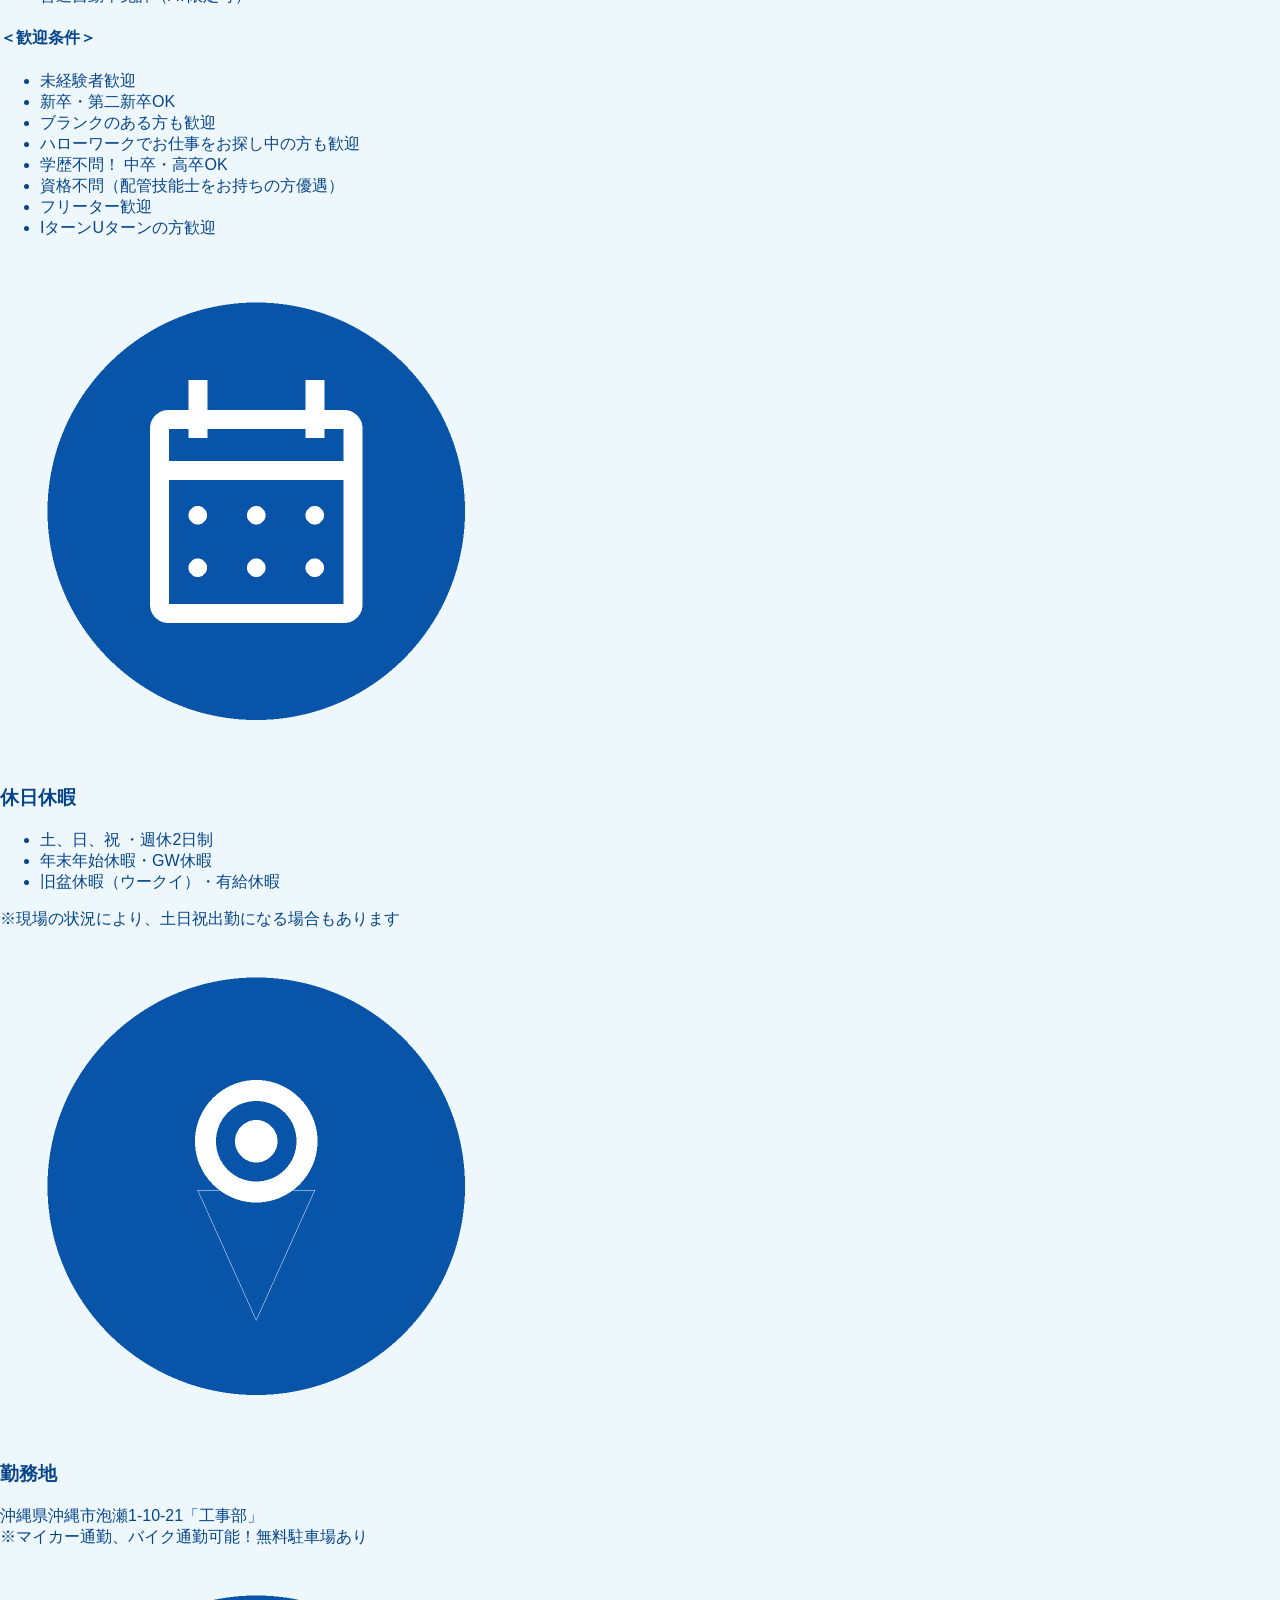
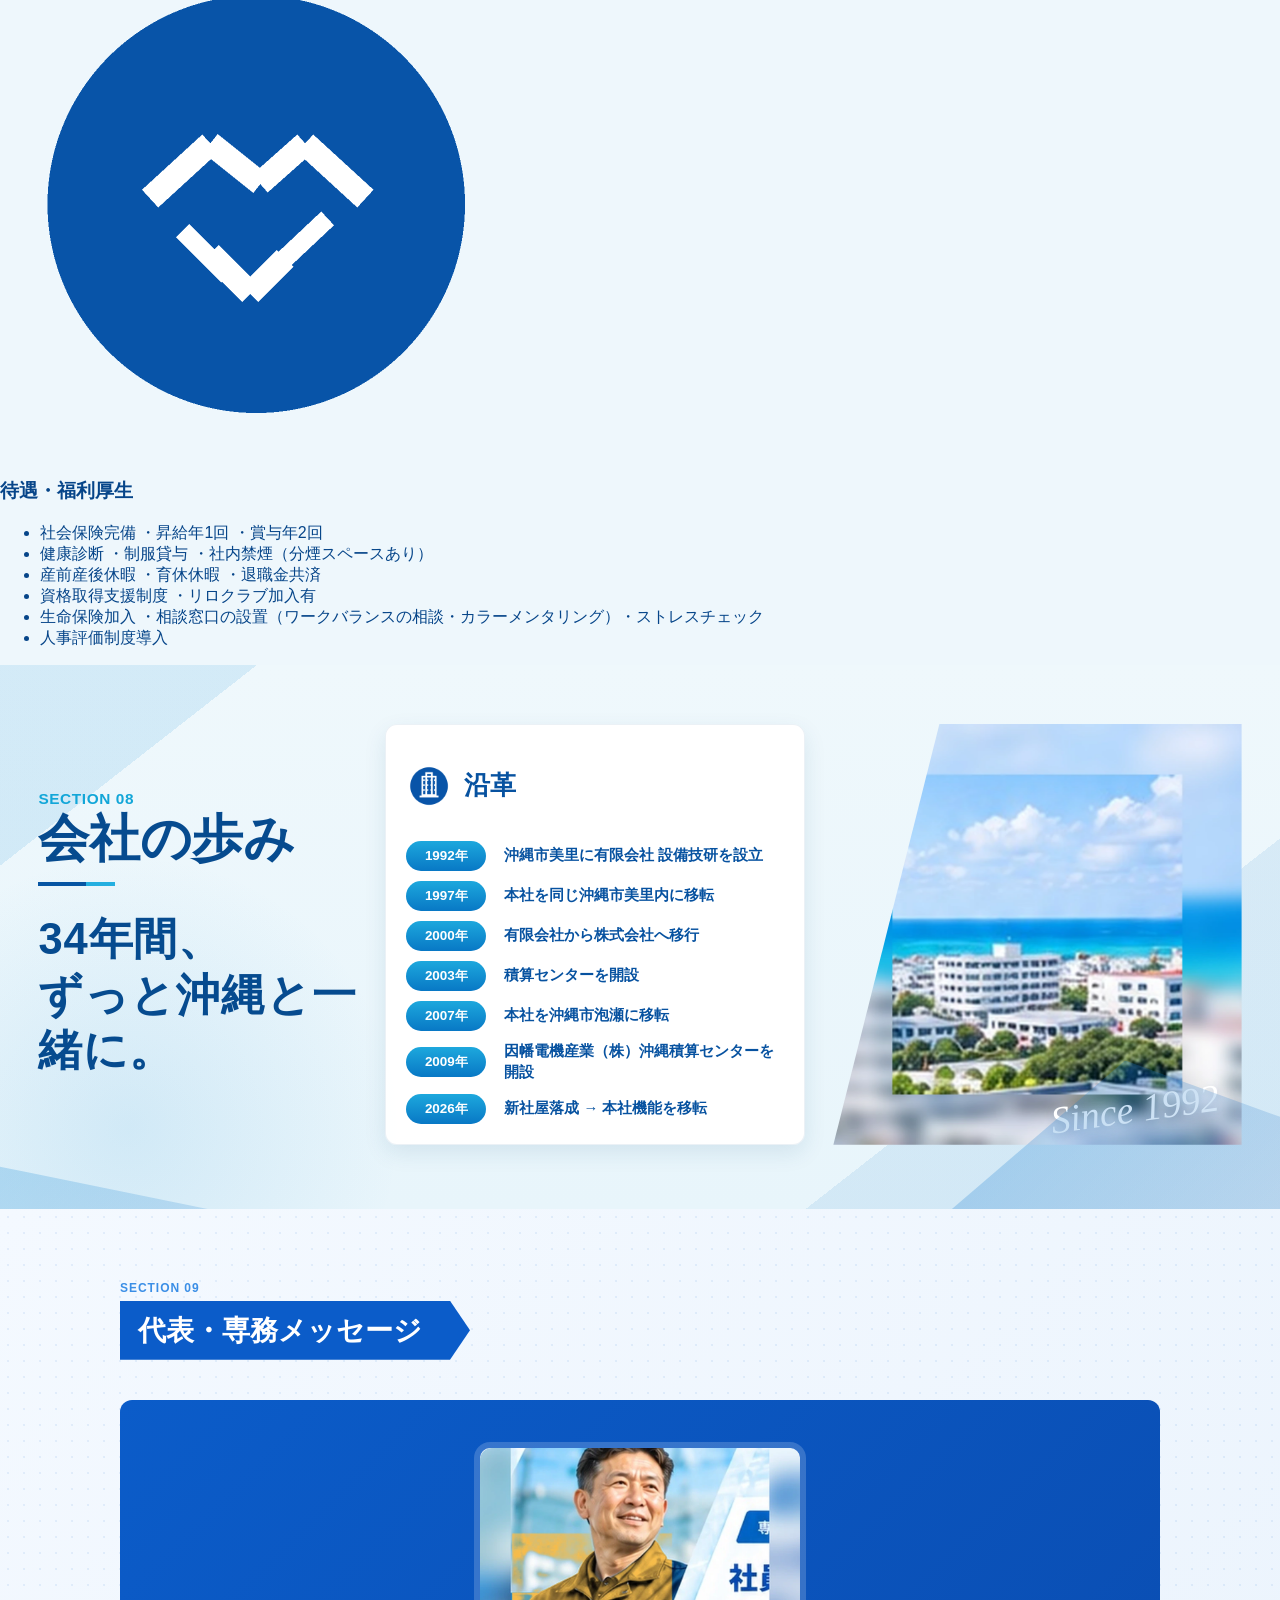
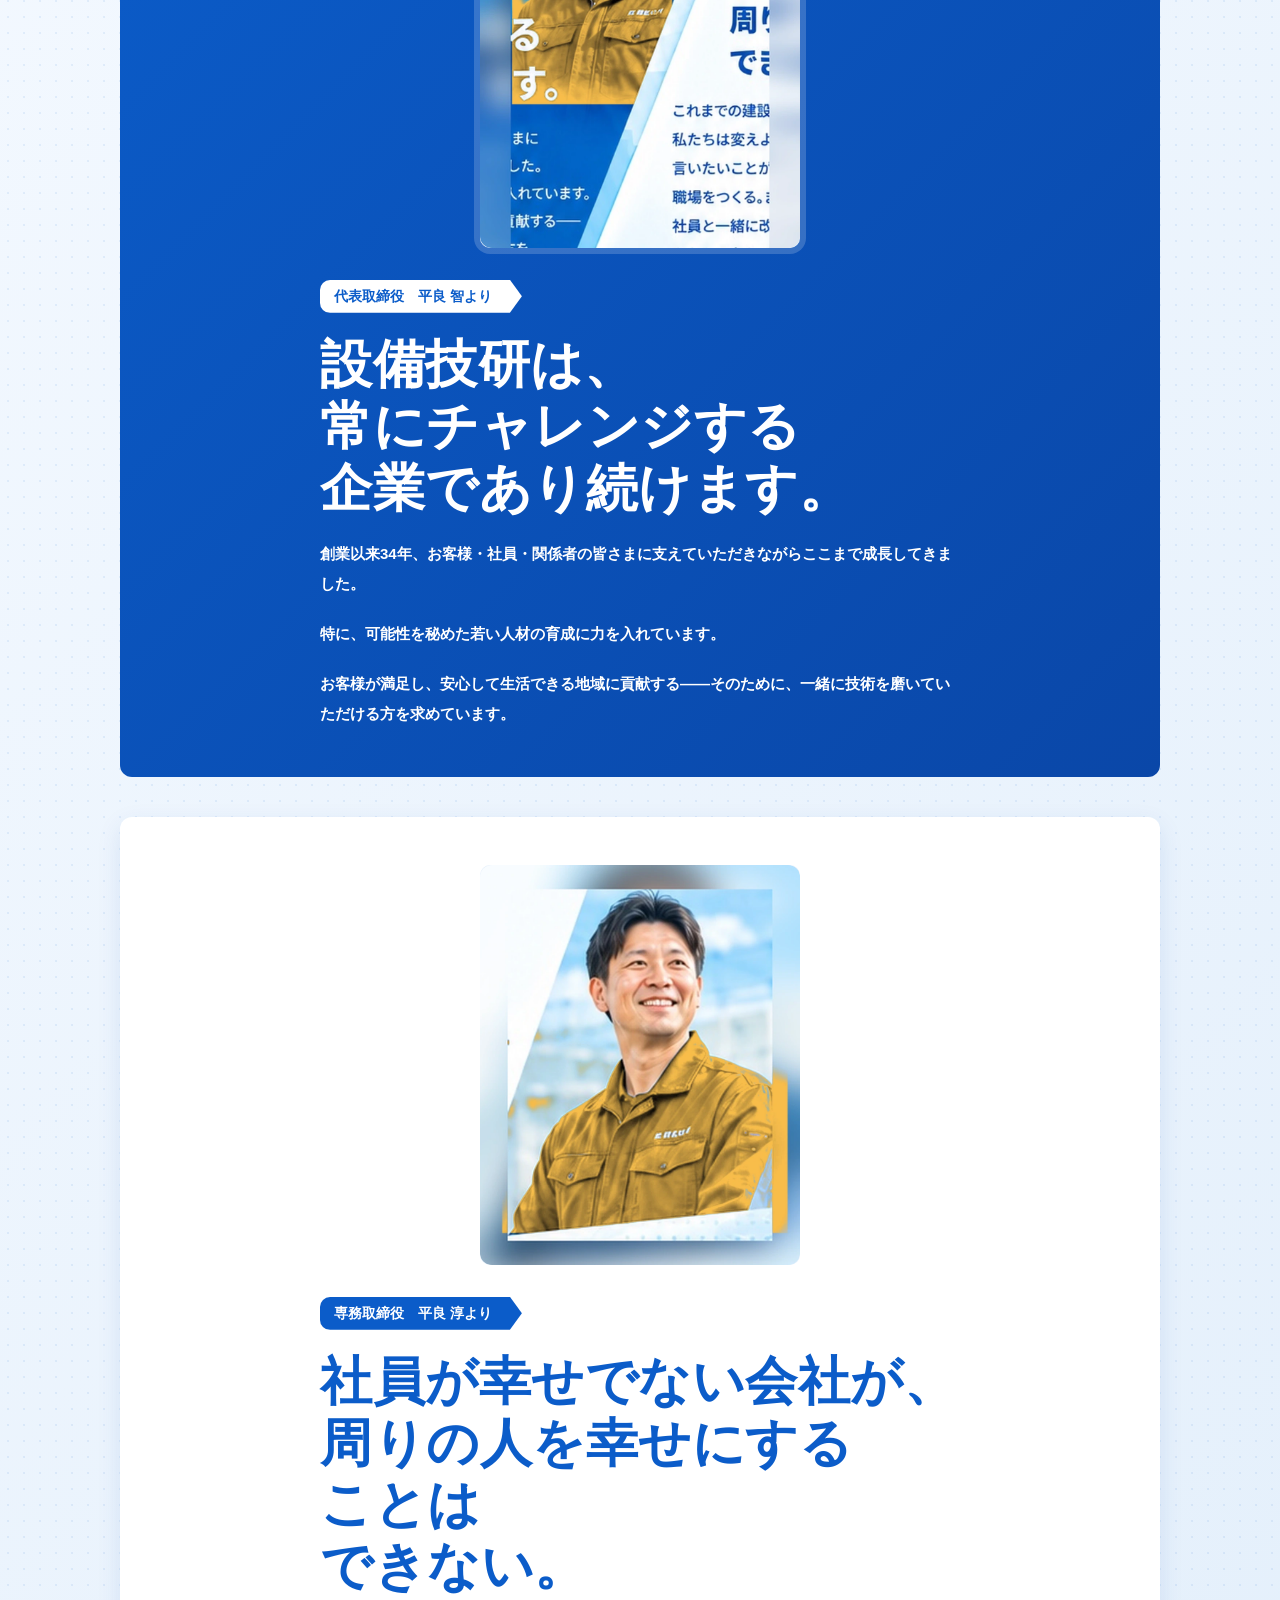
==== commit 0f6e4836: "Update index.html" ====
--- a/index.html
+++ b/index.html
@@ -19,6 +19,219 @@
   <link rel="stylesheet" href="./css/sections/section-10.css">
   <link rel="stylesheet" href="./css/sections/section-11.css">
   <link rel="stylesheet" href="./css/sections/section-12.css">
+  <!-- SECTION 09 用スタイル（写真の下にメッセージ）。css/sections/section-09.css より後に読み込み、こちらを優先します -->
+  <style>
+  /* 古い section-09.css の斜め切り抜き・重ね配置などを打ち消すリセット */
+  .message-section::before,
+  .message-section::after,
+  .message-section__inner::before,
+  .message-section__inner::after { content: none; background: none; }
+  .message-section :where(.message-list, .message-card, .message-card__copy, .message-card__body, .message-card__body p, .message-card__body span, .message-card__heading, .message-card__photo, .message-card__photo img) {
+    position: static;
+    inset: auto;
+    transform: none;
+    clip-path: none;
+    writing-mode: horizontal-tb;
+    float: none;
+    height: auto;
+    max-height: none;
+    opacity: 1;
+    visibility: visible;
+  }
+
+/* =========================================================
+   SECTION 09 代表・専務メッセージ
+   上：代表 / 下：専務（どちらも顔写真の下にメッセージ）
+   ・背景は画像を使わず、グラデーション＋ドット模様のみ
+   ・文章エリアは斜めの切り抜きをせず、文字が途切れないようにする
+   ========================================================= */
+
+.message-section {
+  --msg-blue: #0b5cc9;
+  --msg-blue-dark: #0a47a8;
+  --msg-blue-pale: #e8f2fc;
+  --msg-label: #3a8ee6;
+  --msg-text: #1a2a44;
+
+  position: relative;
+  padding: 72px 24px 88px;
+  color: var(--msg-text);
+  background:
+    radial-gradient(circle, rgba(11, 92, 201, 0.08) 1px, transparent 1.5px) 0 0 / 16px 16px,
+    linear-gradient(135deg, #f4f9ff 0%, #e3effb 100%);
+  overflow: hidden;
+}
+
+.message-section *,
+.message-section *::before,
+.message-section *::after {
+  box-sizing: border-box;
+}
+
+.message-section__inner {
+  max-width: 1040px;
+  margin: 0 auto;
+}
+
+/* ---------- 見出し ---------- */
+.message-section__label {
+  margin: 0 0 6px;
+  color: var(--msg-label);
+  font-size: 12px;
+  font-weight: 700;
+  letter-spacing: 0.08em;
+}
+
+.message-section__title {
+  display: inline-block;
+  margin: 0 0 40px;
+  padding: 10px 48px 10px 18px;
+  background: var(--msg-blue);
+  color: #fff;
+  font-size: clamp(20px, 3vw, 28px);
+  font-weight: 800;
+  line-height: 1.4;
+  clip-path: polygon(0 0, calc(100% - 20px) 0, 100% 50%, calc(100% - 20px) 100%, 0 100%);
+}
+
+/* ---------- メッセージ（縦に2つ並べる） ---------- */
+.message-list {
+  display: flex;
+  flex-direction: column;
+  gap: 40px;
+}
+
+.message-card {
+  display: grid;
+  grid-template-columns: minmax(0, 1fr);
+  gap: 32px;
+  justify-items: center;
+  margin: 0;
+  padding: 48px;
+  border-radius: 12px;
+}
+
+/* 代表：青背景 */
+.message-card--president {
+  background: linear-gradient(135deg, var(--msg-blue) 0%, var(--msg-blue-dark) 100%);
+  color: #fff;
+}
+
+/* 専務：白背景 */
+.message-card--executive {
+  background: #fff;
+  box-shadow: 0 8px 24px rgba(11, 71, 168, 0.1);
+}
+
+.message-card__copy {
+  width: 100%;
+  max-width: 640px;
+  min-width: 0; /* 文字のはみ出し防止 */
+}
+
+.message-card__role {
+  display: inline-block;
+  margin: 0 0 20px;
+  padding: 6px 30px 6px 14px;
+  font-size: 14px;
+  font-weight: 700;
+  line-height: 1.5;
+  clip-path: polygon(0 0, calc(100% - 12px) 0, 100% 50%, calc(100% - 12px) 100%, 0 100%);
+}
+.message-card--president .message-card__role {
+  background: #fff;
+  color: var(--msg-blue);
+}
+.message-card--executive .message-card__role {
+  background: var(--msg-blue);
+  color: #fff;
+}
+
+.message-card__heading {
+  margin: 0 0 24px;
+  font-size: clamp(24px, 3.2vw, 36px);
+  font-weight: 800;
+  line-height: 1.45;
+  line-break: strict;
+  word-break: auto-phrase;
+  overflow-wrap: anywhere;
+}
+.message-card--executive .message-card__heading {
+  color: var(--msg-blue);
+}
+
+.message-card__body p {
+  margin: 0;
+  font-size: 15px;
+  line-height: 2;
+  line-break: strict;
+  overflow-wrap: anywhere;
+}
+.message-card__body p + p {
+  margin-top: 0.8em;
+}
+
+/* ---------- 顔写真（常にメッセージの上） ---------- */
+.message-card__photo {
+  order: -1;
+  width: 100%;
+  max-width: 320px;
+  margin: 0;
+  aspect-ratio: 4 / 5;
+  border-radius: 10px;
+  overflow: hidden;
+  background: var(--msg-blue-pale);
+}
+.message-card--president .message-card__photo {
+  box-shadow: 0 0 0 6px rgba(255, 255, 255, 0.18);
+}
+.message-card__photo img {
+  display: block;
+  width: 100%;
+  height: 100%;
+  object-fit: cover;
+  object-position: center top;
+}
+
+/* ---------- 締めの一文 ---------- */
+.message-section__closing {
+  margin: 48px 0 0;
+  color: var(--msg-blue);
+  font-size: clamp(18px, 2.4vw, 24px);
+  font-weight: 800;
+  text-align: center;
+}
+
+/* ---------- タブレット ---------- */
+@media (max-width: 960px) {
+  .message-card {
+    padding: 36px;
+  }
+}
+
+/* ---------- スマホ：写真 → 文章の順に縦並び ---------- */
+@media (max-width: 700px) {
+  .message-section {
+    padding: 48px 16px 64px;
+  }
+  .message-list {
+    gap: 28px;
+  }
+  .message-card {
+    gap: 24px;
+    padding: 28px 20px;
+  }
+  .message-card__photo {
+    max-width: 240px;
+  }
+  .message-card__heading {
+    font-size: clamp(19px, 5.4vw, 24px);
+  }
+  .message-card__body p {
+    font-size: 14px;
+  }
+}
+  </style>
 </head>
 <body>
 <main class="lp">
@@ -918,7 +1131,6 @@
         <figure class="faq-honest__hero-photo">
           <img src="./assets/section-11/photos/hero-team.webp" width="1500" height="760" alt="笑顔で話す設備技研の若手社員3人">
         </figure>
-        <p class="faq-honest__hero-script" aria-hidden="true">一緒に、いい仕事を<br>つくっていこう。</p>
       </div>
 
       <div class="honest-points">
@@ -1048,7 +1260,6 @@
           </div>
         </div>
         <figure class="entry-section__photo"><img src="./assets/section-12/photos/entry-staff.webp" width="1000" height="1200" alt="笑顔で空を見上げる女性社員"></figure>
-        <p class="entry-section__script" aria-hidden="true">あなたの<br>一歩を応援します！</p>
         <div class="entry-contacts">
           <a class="entry-contact" href="tel:0989341313"><img src="./assets/section-12/icons/phone.png" width="512" height="512" alt=""><span><strong>098-934-1313</strong><small>営業時間 8:00〜17:00<br>定休日: 土・日・祝</small></span></a>
           <a class="entry-contact" href="mailto:soumu@setsuhi-giken.co.jp"><img src="./assets/section-12/icons/mail.png" width="512" height="512" alt=""><span><strong>soumu@setsuhi-giken.co.jp</strong></span></a>
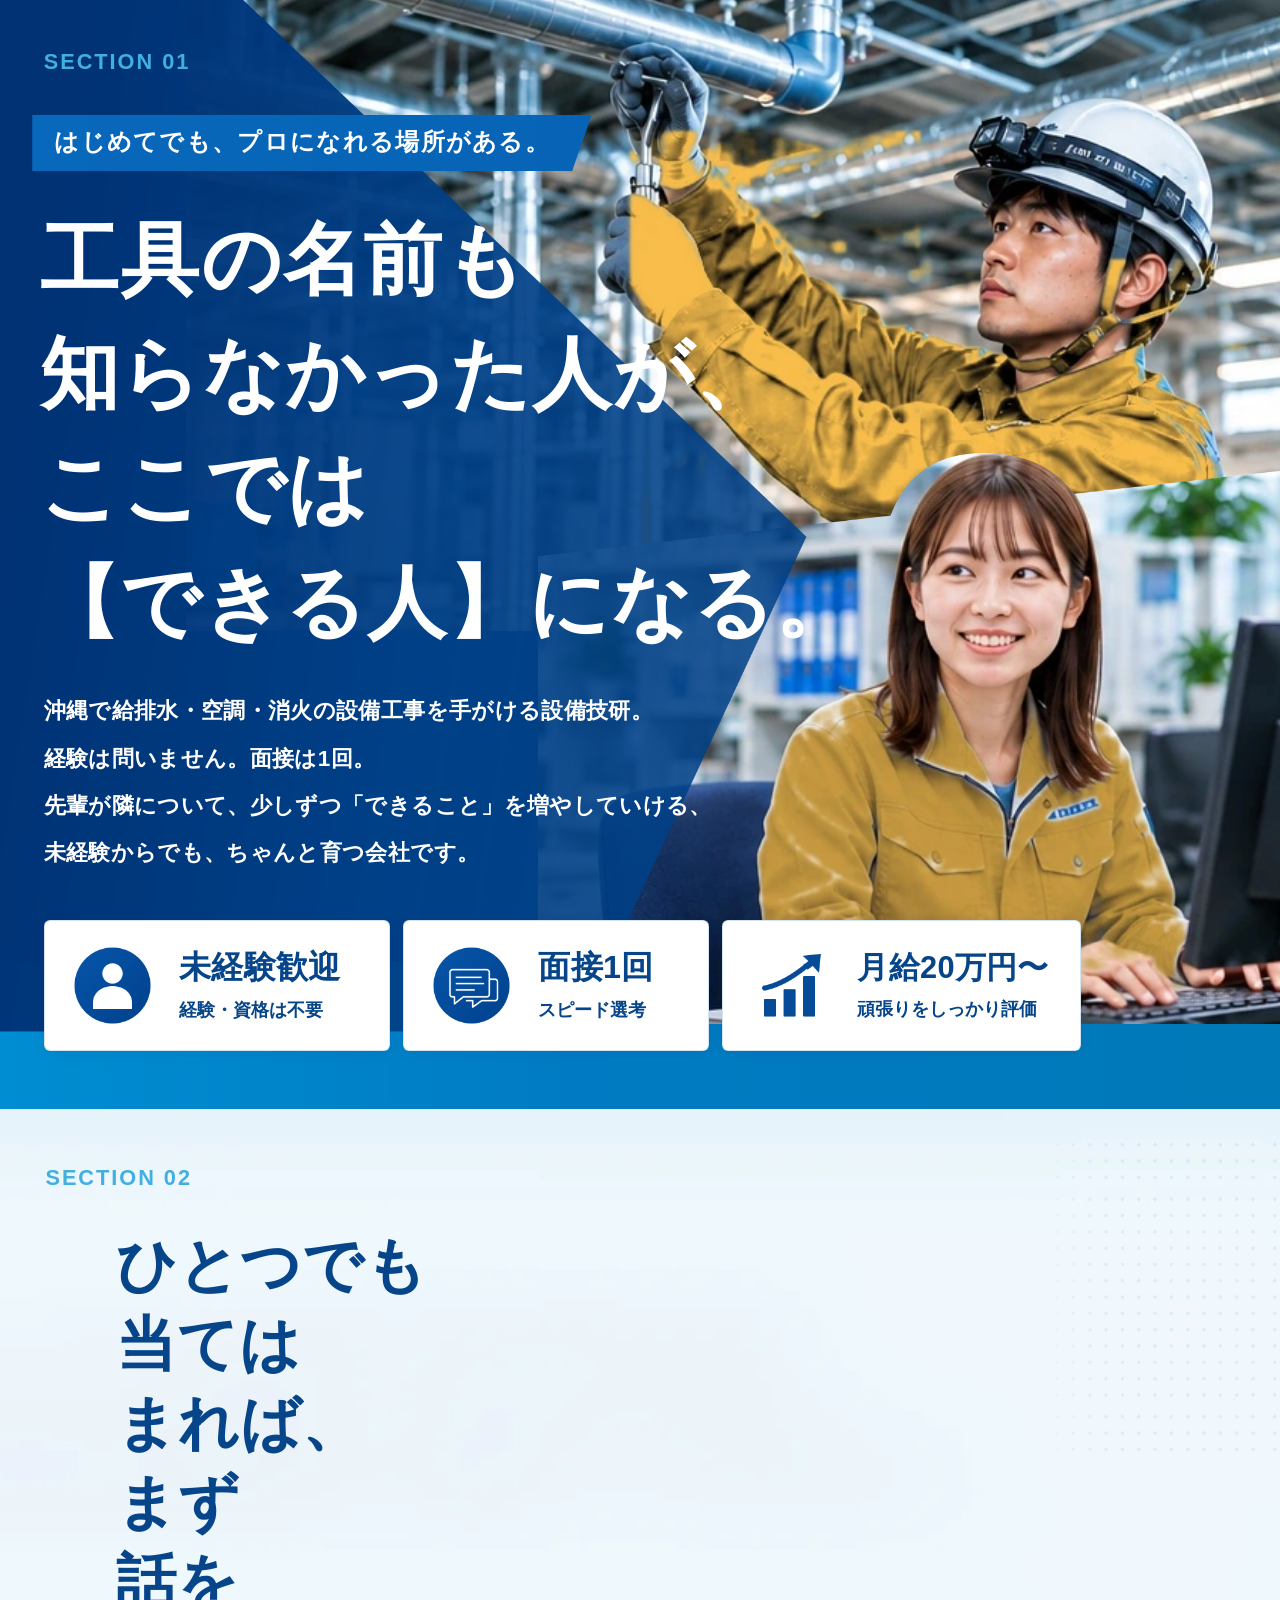
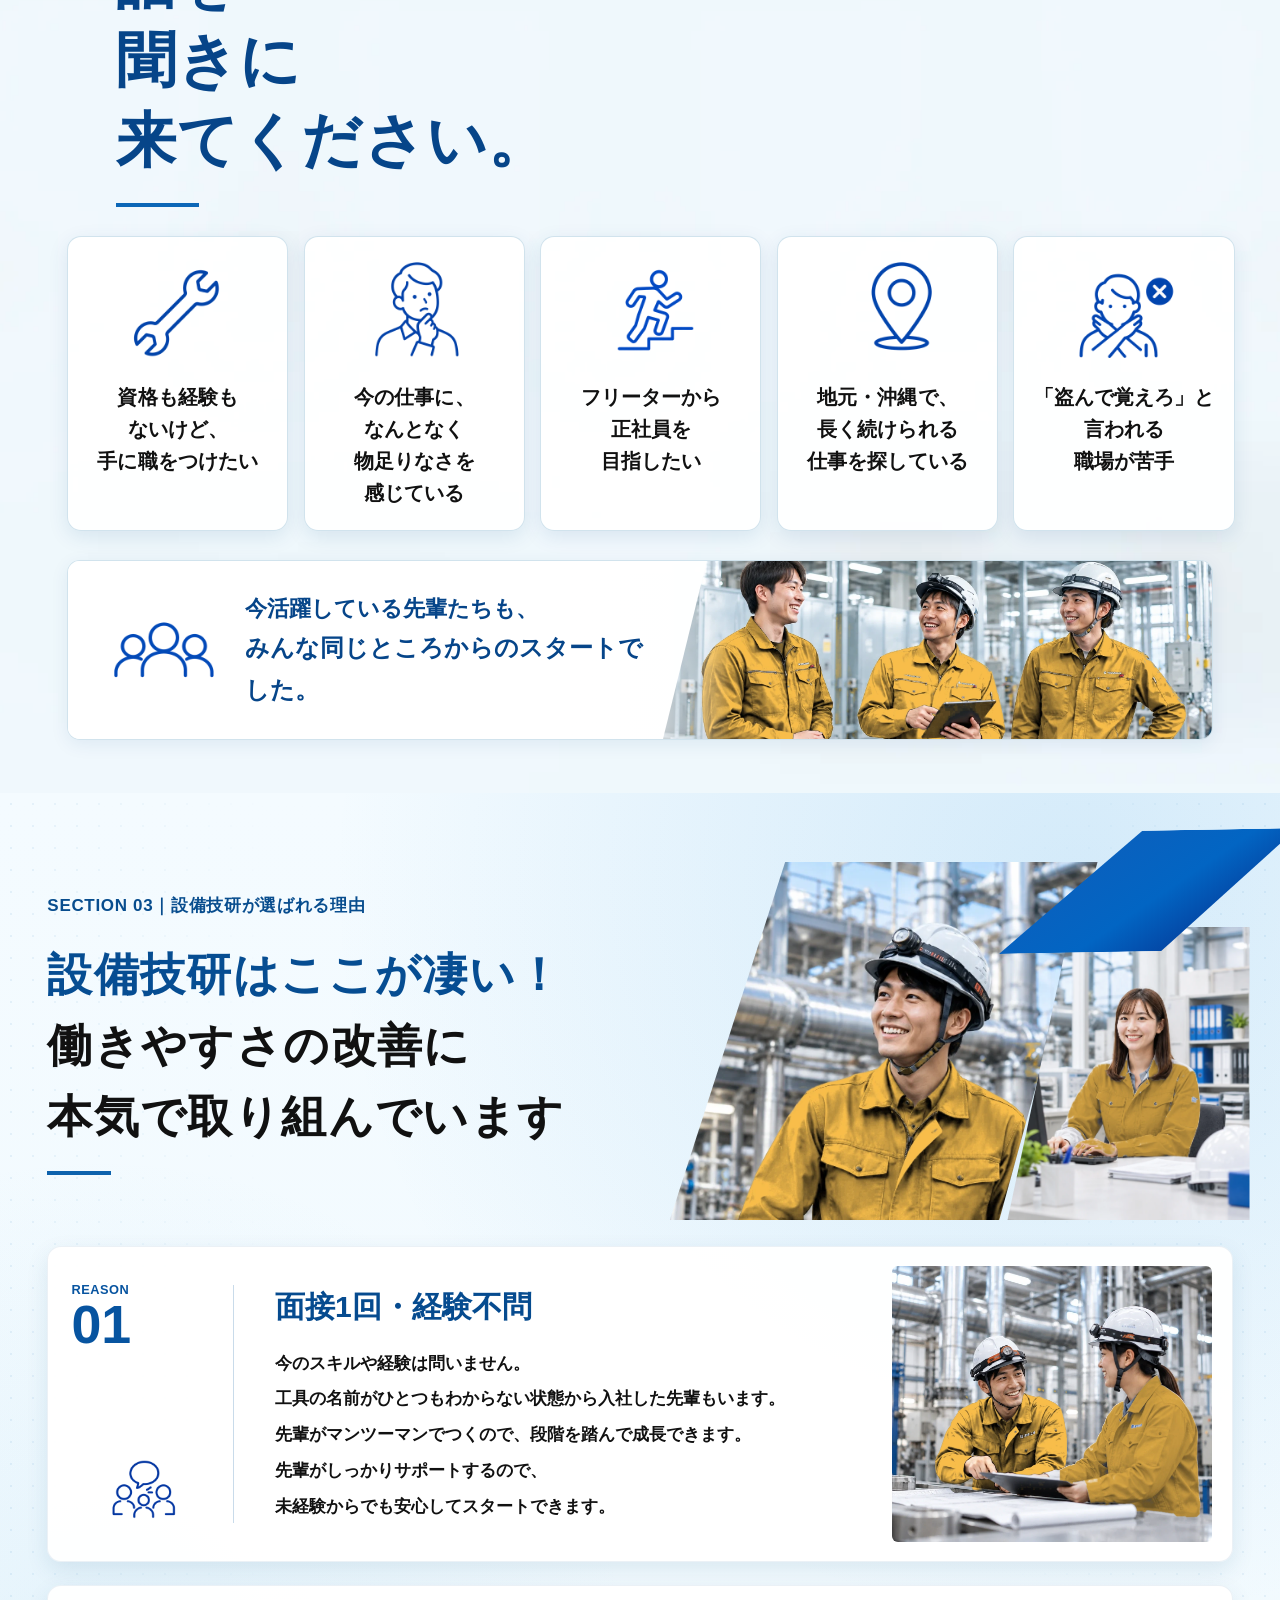
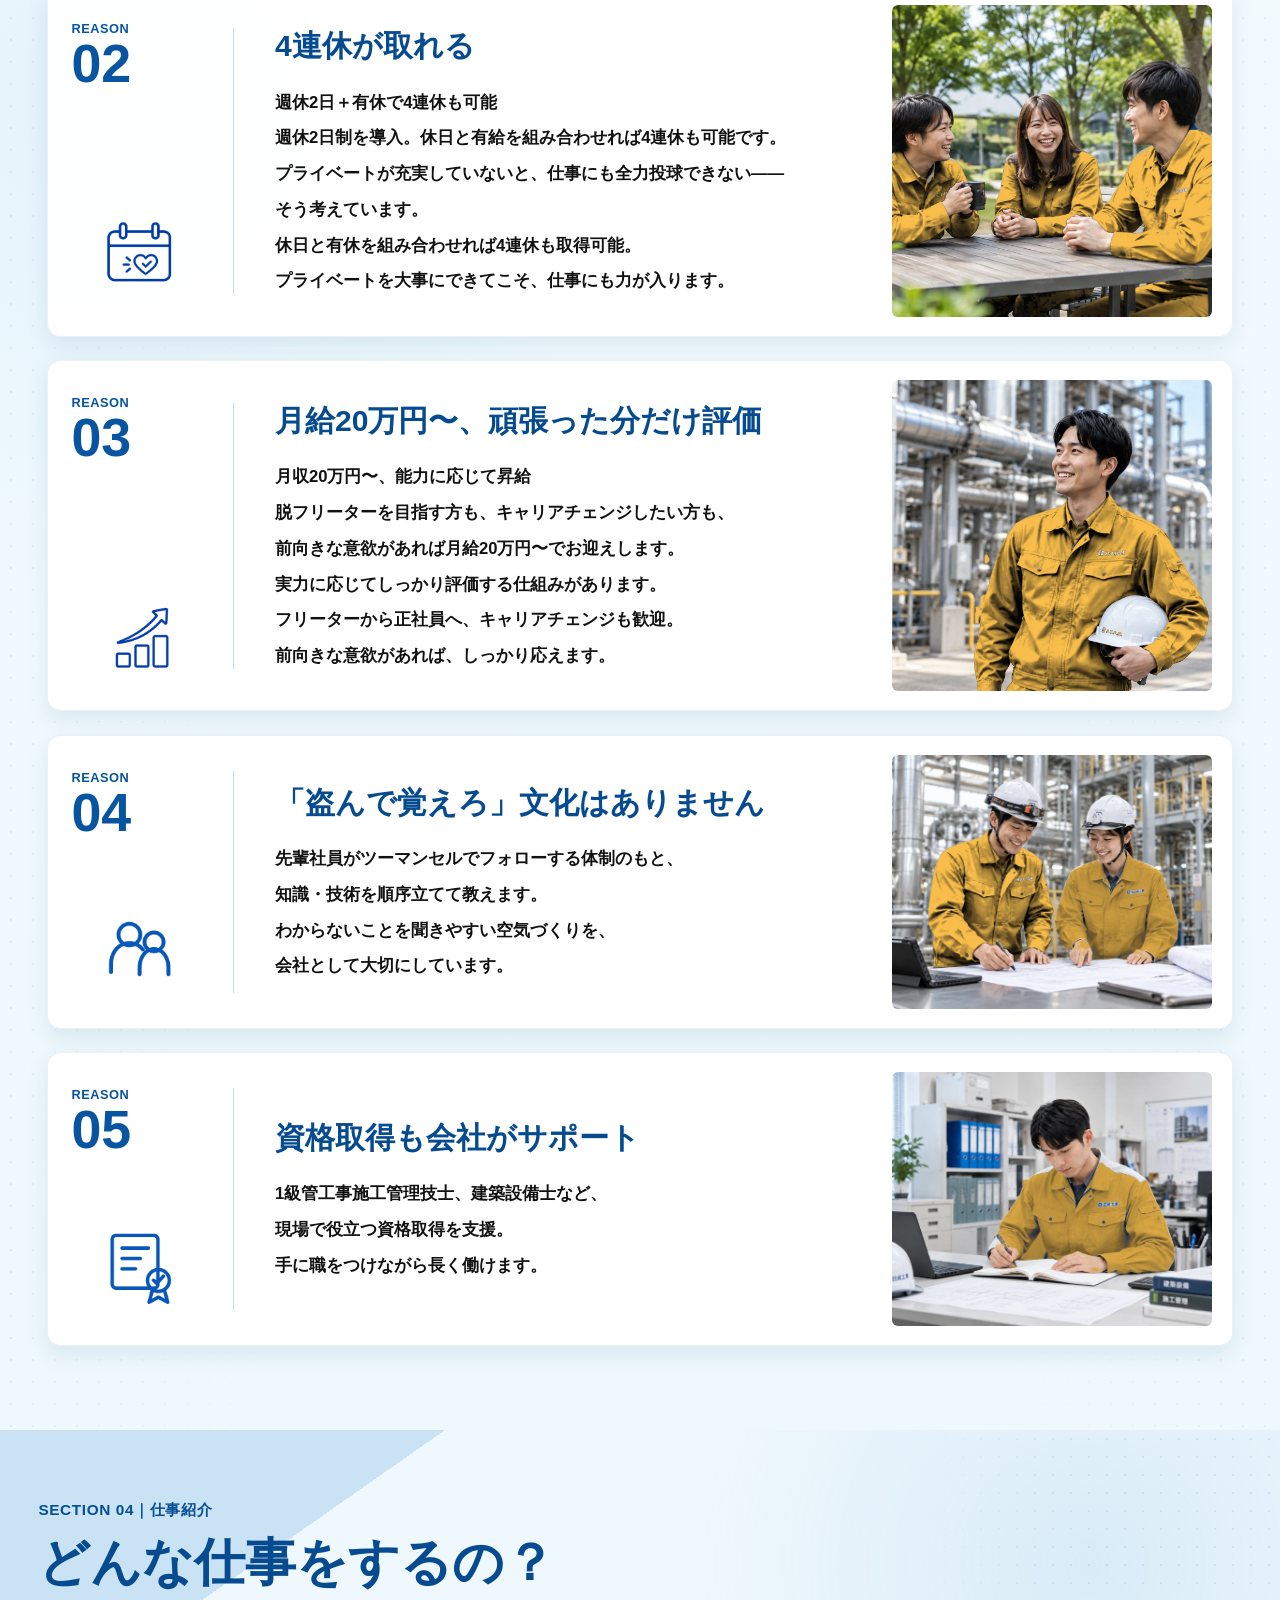
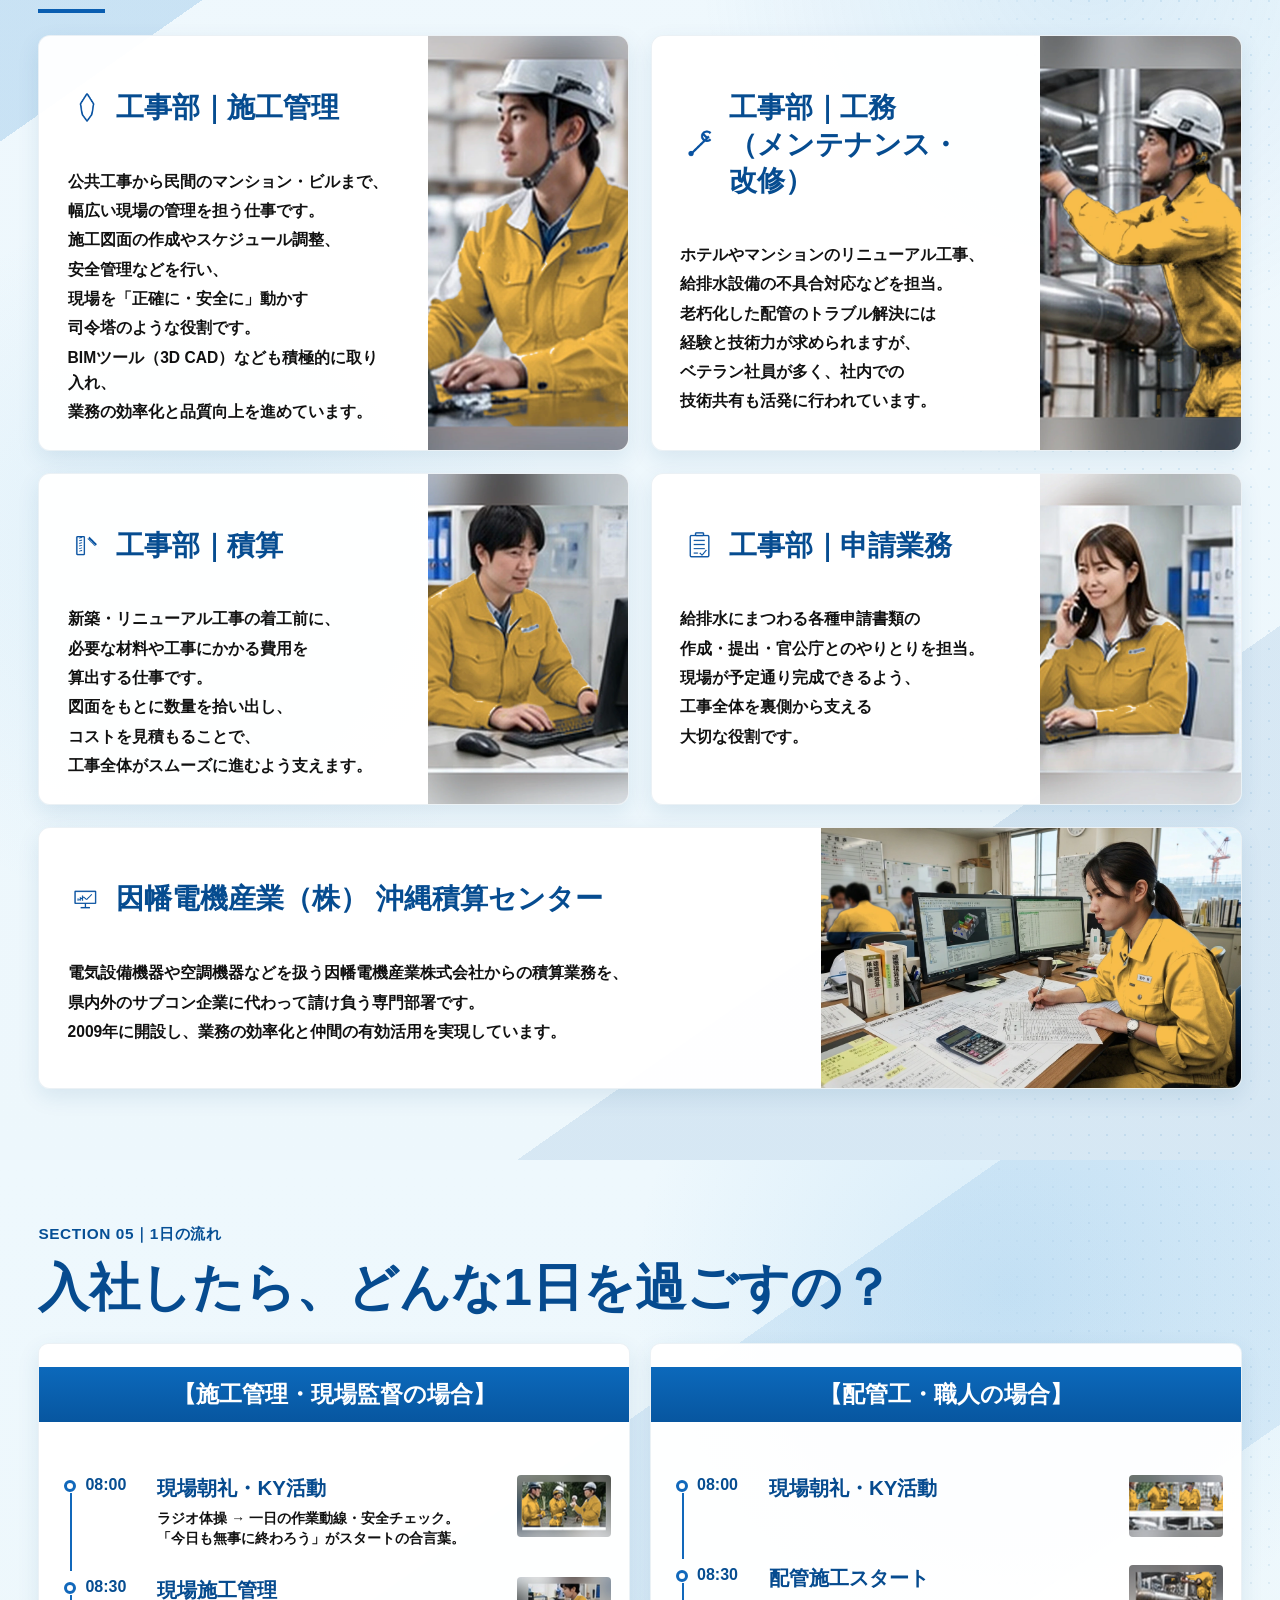
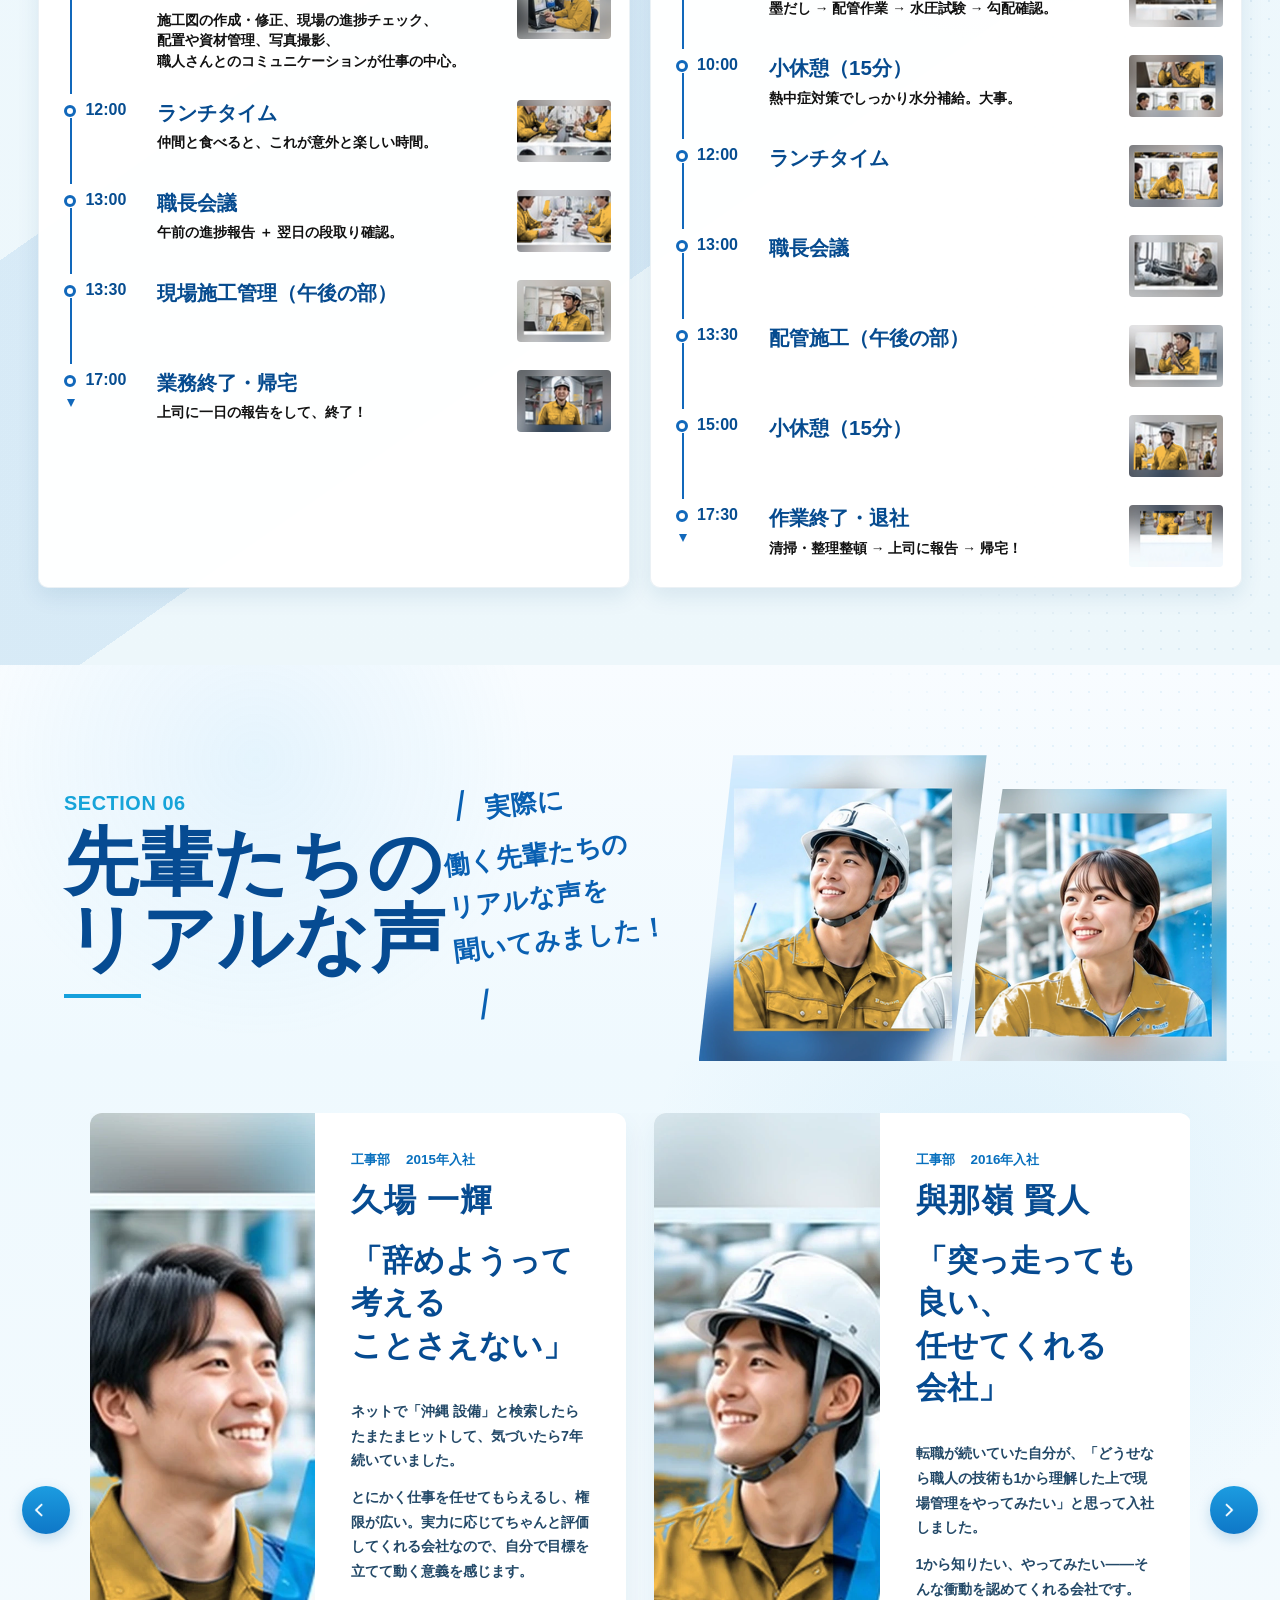
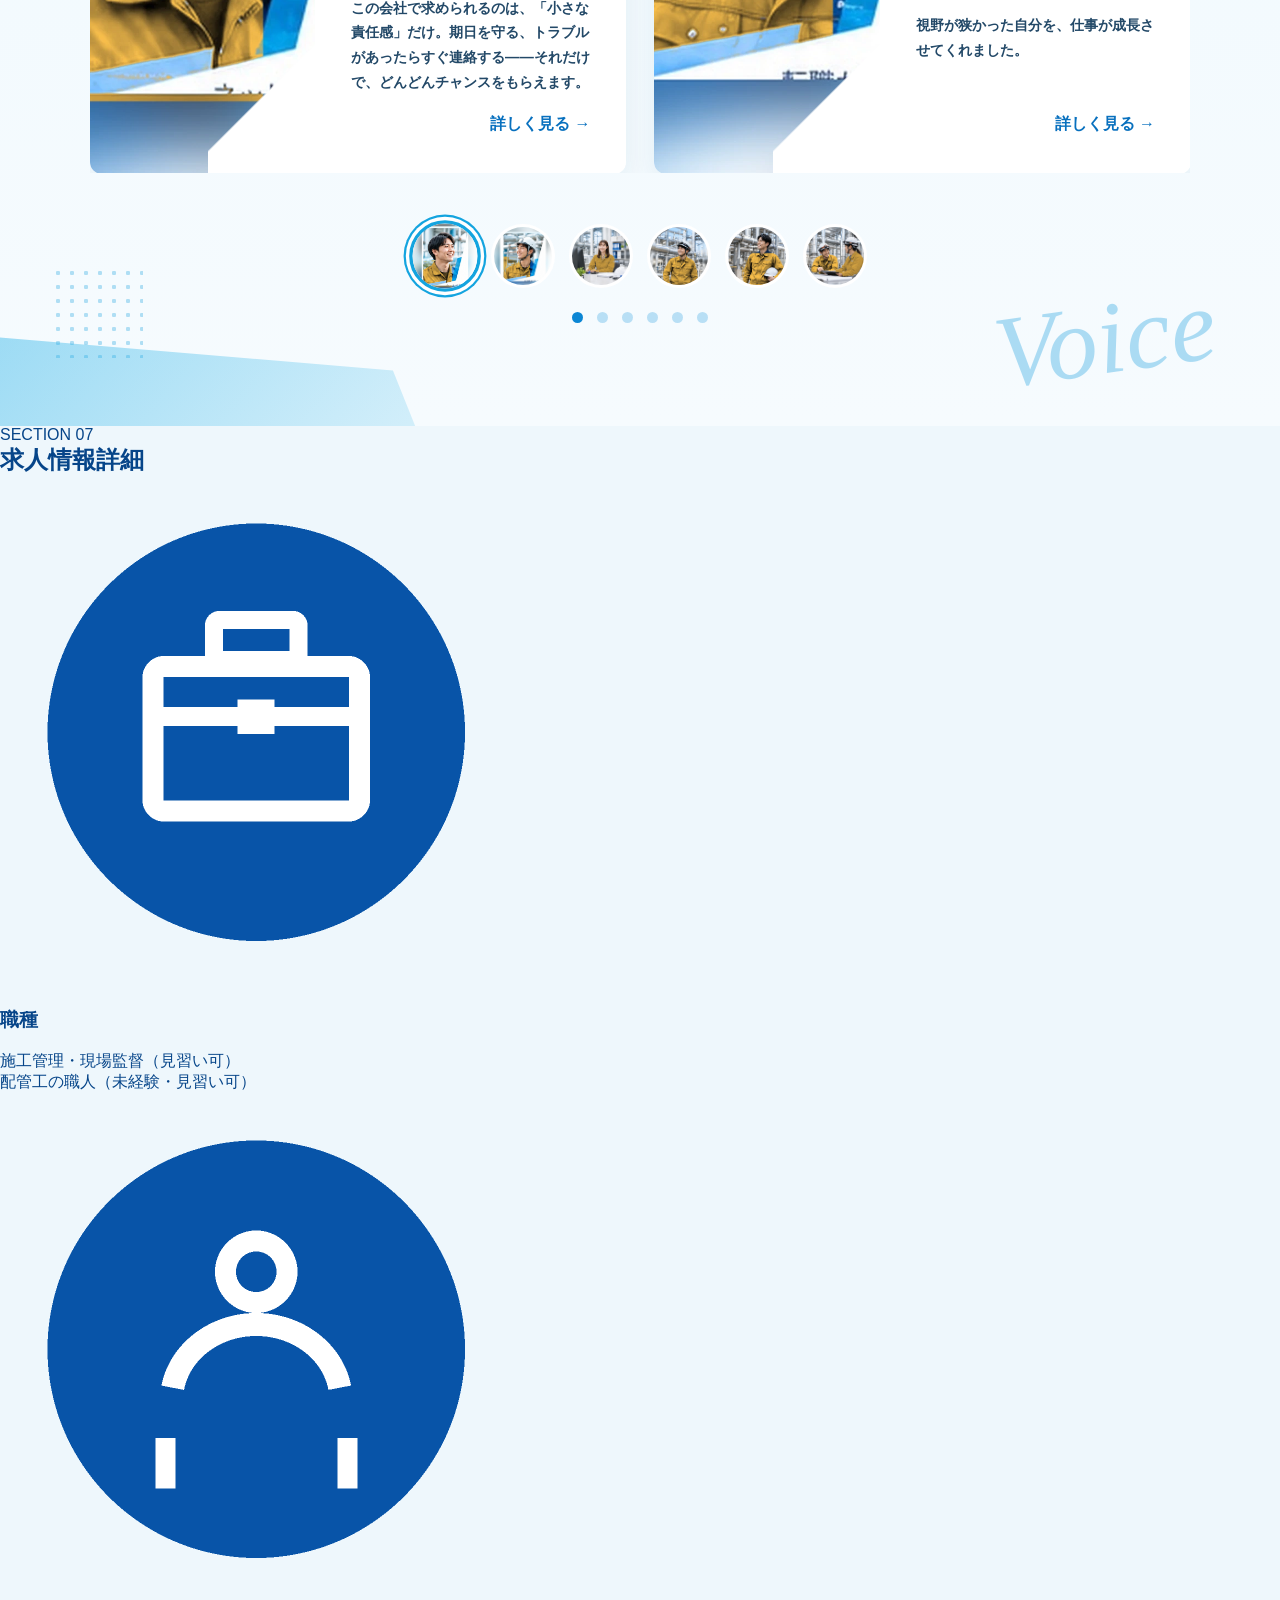
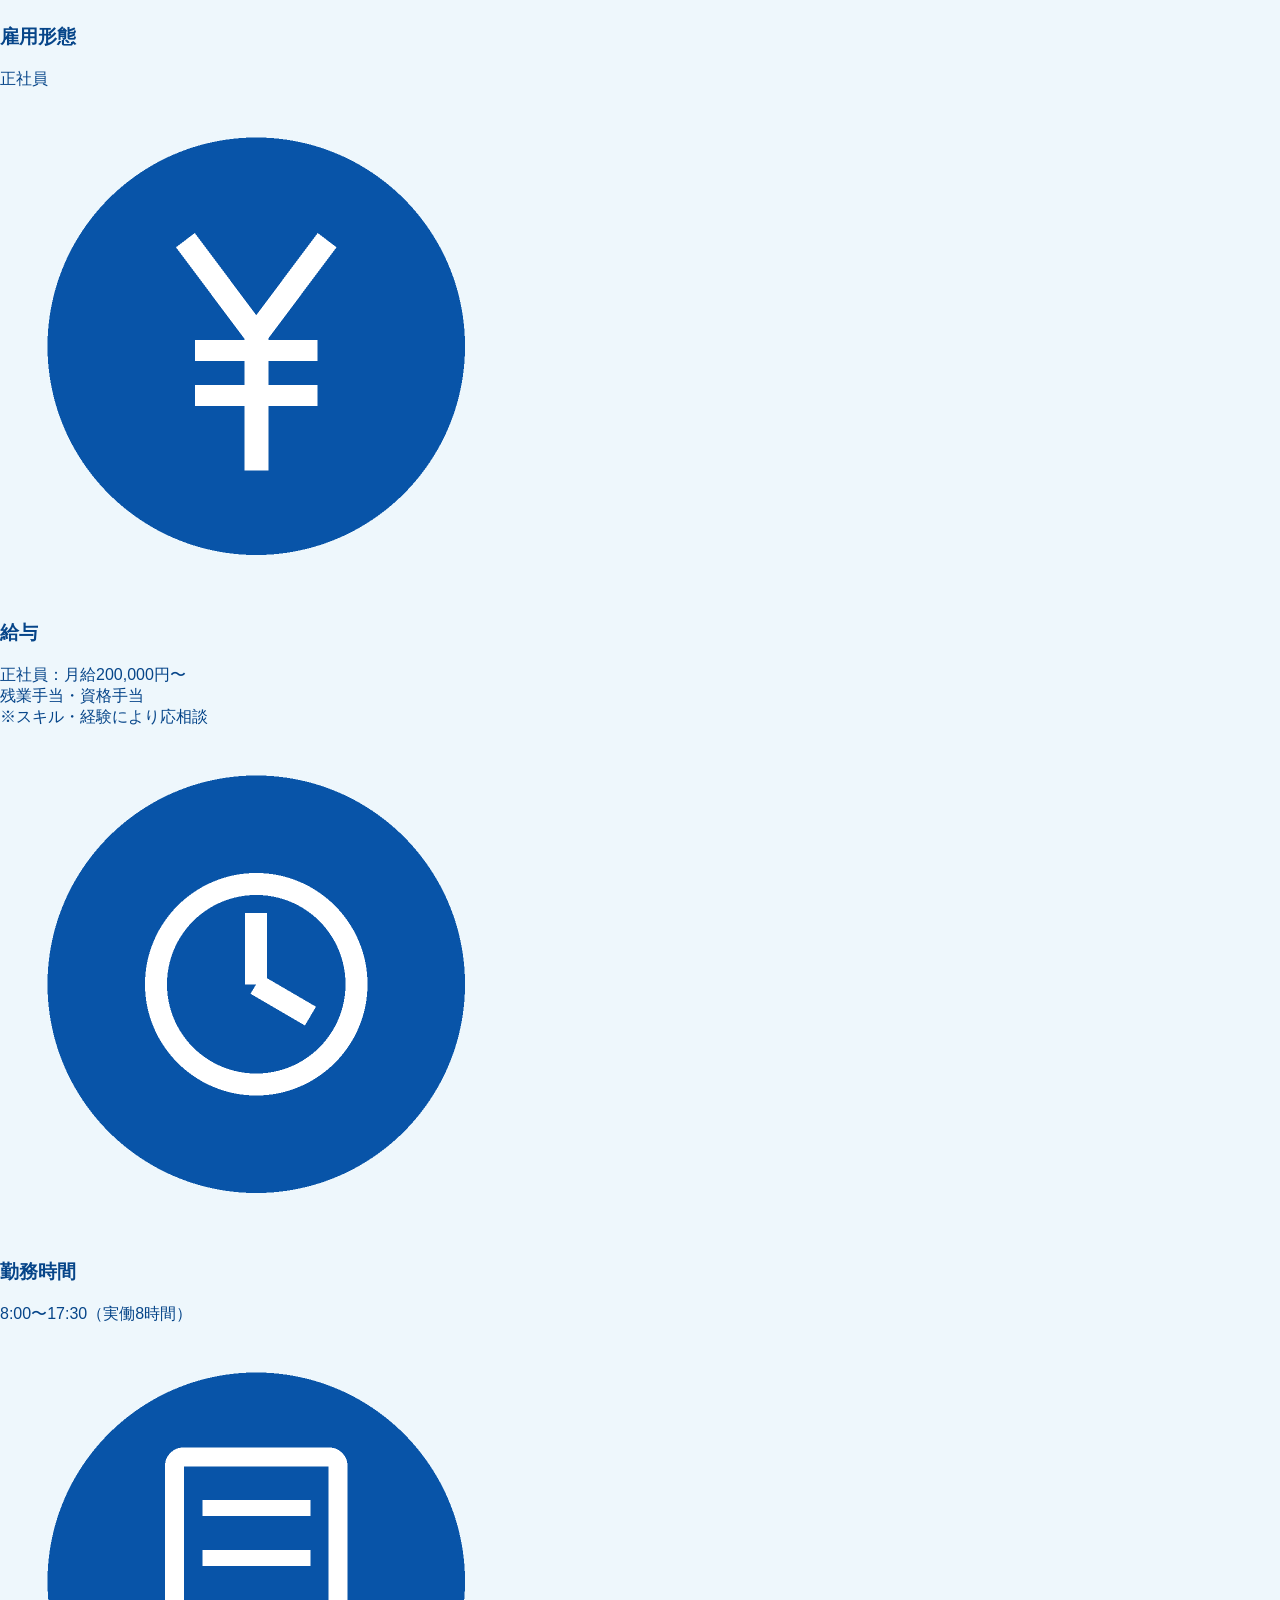
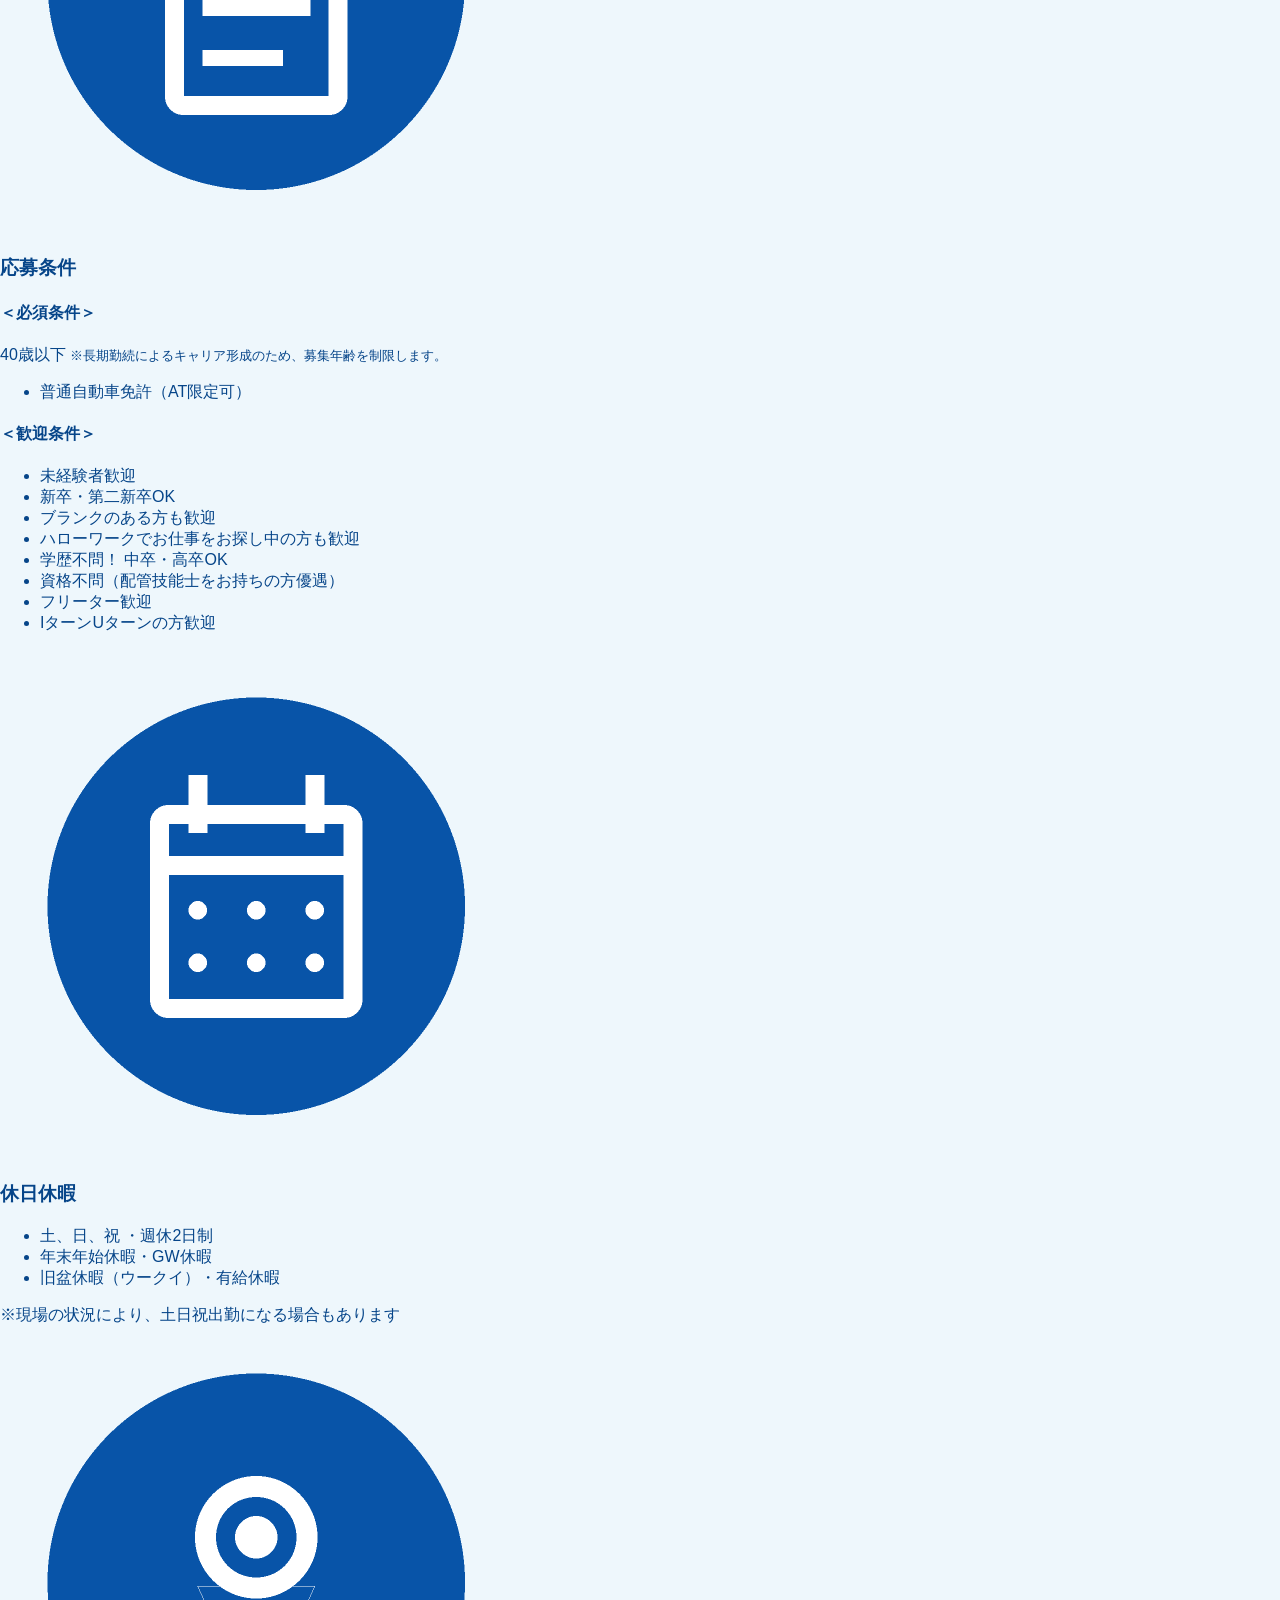
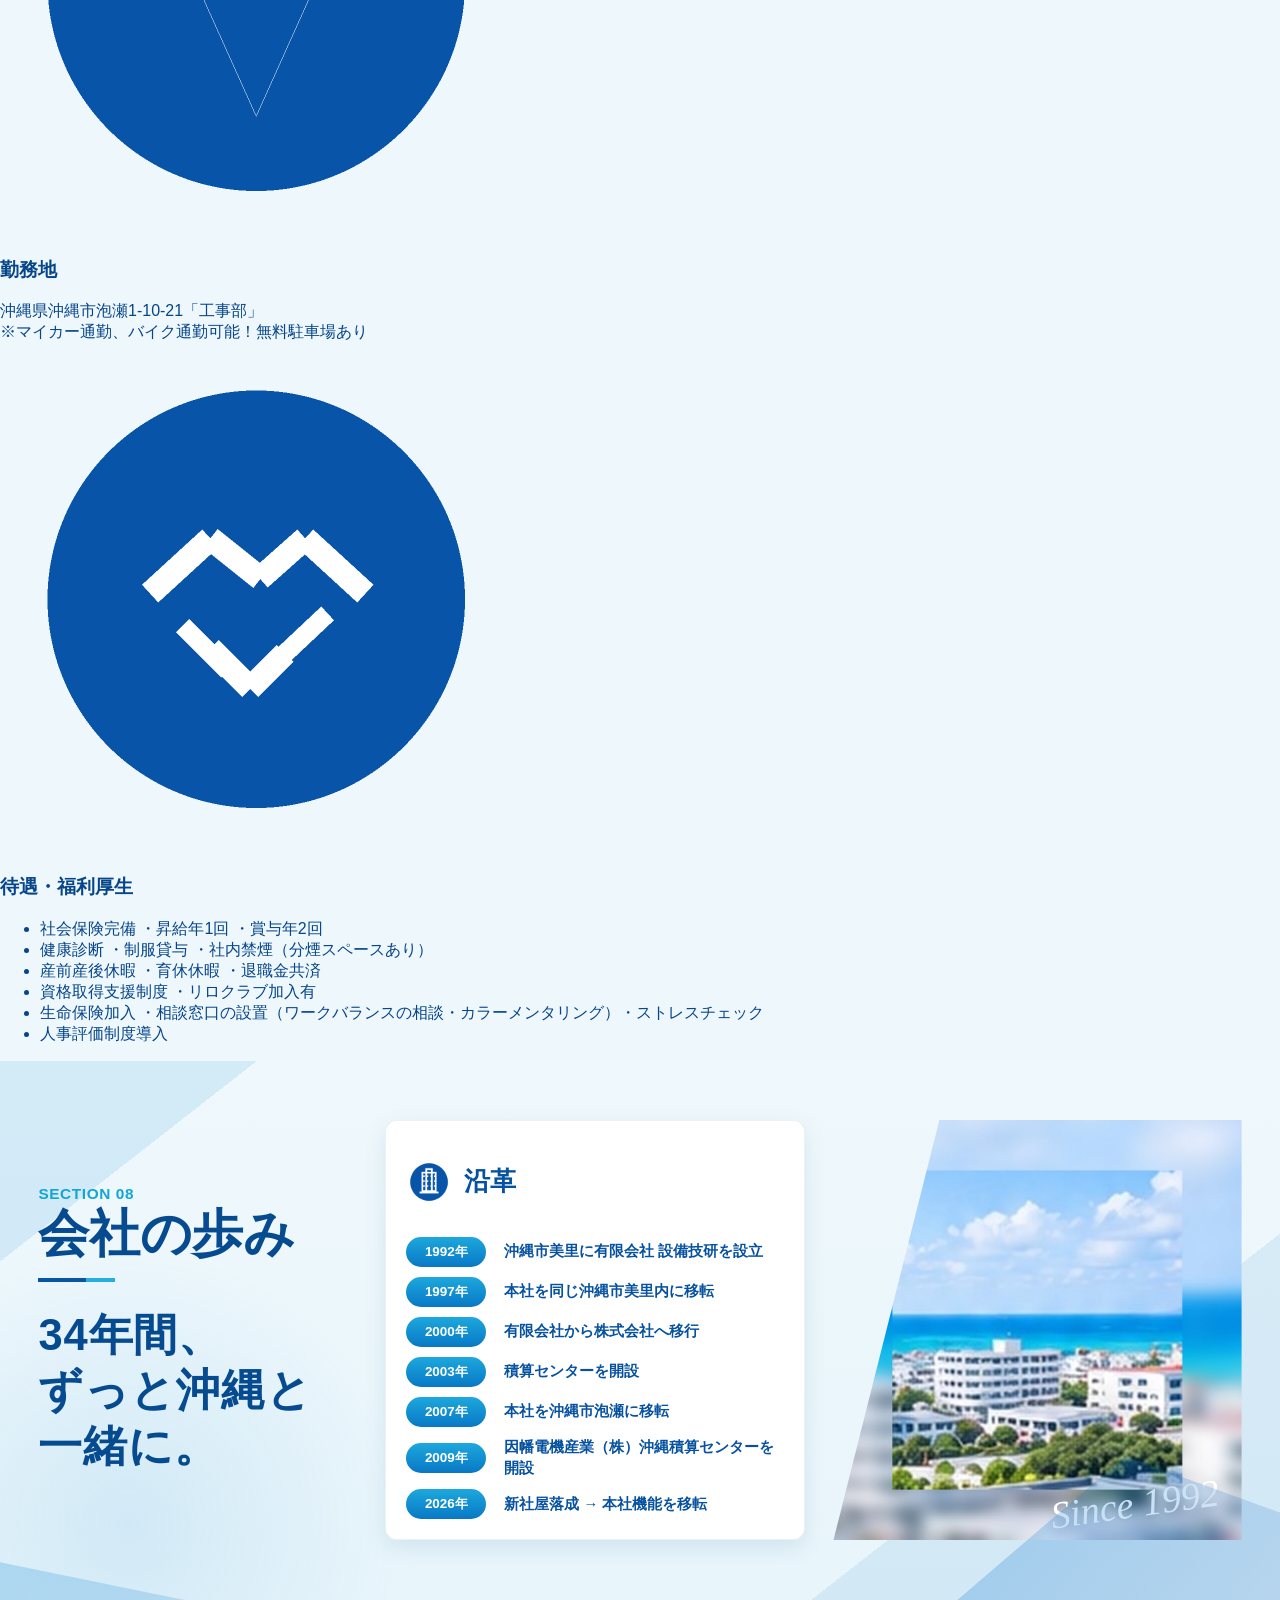
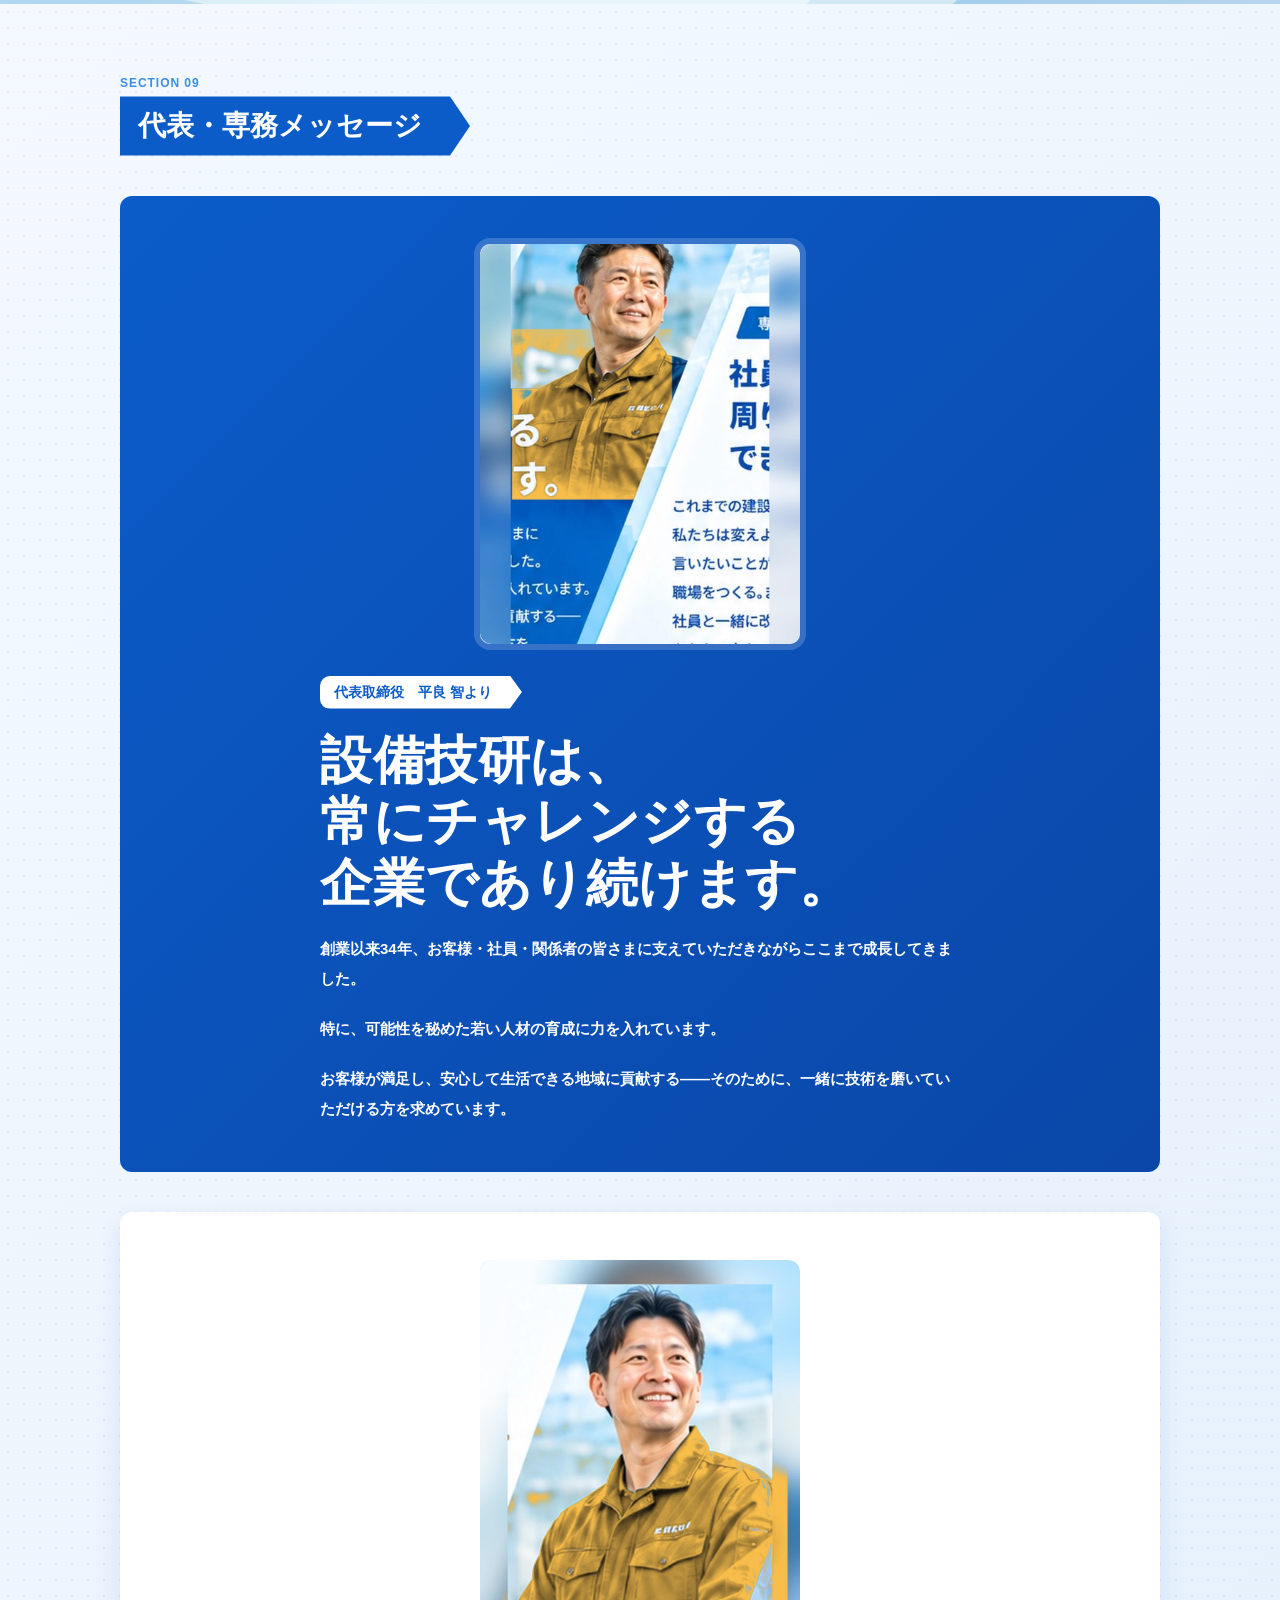
==== commit a2cab18a: "Update index.html" ====
--- a/index.html
+++ b/index.html
@@ -231,6 +231,79 @@
     font-size: 14px;
   }
 }
+  </style>
+
+  <!-- =========================================================
+       改行（折り返し）の見栄え調整
+       ・単語の途中で折り返さない（「だけでい／い。」のような分断を防ぐ）
+       ・1文字だけ次の行に残る「泣き別れ」を防ぐ
+       ・すべての css/sections/*.css より後に読み込み、こちらを優先します
+       ========================================================= -->
+  <style>
+  /* 文節ごとのまとまり（JSで自動付与）。1行に収まらないほど長い場合だけ中で折り返します */
+  .jp-phrase {
+    display: inline-block;
+    max-width: 100%;
+  }
+
+  /* 見出し・キャッチコピー：文節単位で折り返し、行の長さを揃える */
+  h1, h2, h3,
+  .intro__lead,
+  .voices-section__note,
+  .voice-card__catch,
+  .history-section__lead,
+  .background-summary p,
+  .background-summary__script,
+  .faq-honest__lead,
+  .entry-section__sub,
+  .entry-section__body p,
+  .entry-form__head p,
+  .entry-form__badge,
+  .site-footer__message,
+  .fit-card p {
+    line-break: strict;           /* 「。」「ー」「ゃ」などを行頭に置かない */
+    word-break: auto-phrase;      /* Chrome/Edge：文節で折り返す（未対応ブラウザはJSで補完） */
+    overflow-wrap: anywhere;      /* 万一はみ出す場合の保険 */
+    text-wrap: balance;           /* 行の長さを揃え、最終行に1〜2文字だけ残るのを防ぐ */
+  }
+
+  /* 本文：最終行の1文字残りを防ぐ */
+  p, li, dd, small {
+    line-break: strict;
+    text-wrap: pretty;
+  }
+
+  /* ---------- SECTION 12：大見出しのサイズ調整 ----------
+     「話を聞いてみる」（7文字）が1行に収まる大きさに抑え、
+     右側の写真と重ならないようにします */
+  .entry-section__copy {
+    position: relative;
+    z-index: 2;
+  }
+  .entry-section__title {
+    font-size: clamp(34px, 6.2vw, 64px);
+    line-height: 1.25;
+    letter-spacing: 0.02em;
+  }
+  .entry-section__photo img {
+    object-fit: cover;
+    object-position: 30% 20%;     /* 写真右端の白い余白が見えにくい位置に寄せる */
+  }
+
+  @media (max-width: 960px) {
+    .entry-section__title {
+      font-size: clamp(32px, 7.2vw, 52px);
+    }
+  }
+  @media (max-width: 700px) {
+    .entry-section__title {
+      font-size: clamp(30px, 8.6vw, 42px);
+      line-height: 1.3;
+    }
+    .entry-section__body p {
+      font-size: clamp(14px, 3.9vw, 16px);
+    }
+  }
   </style>
 </head>
 <body>
@@ -1299,6 +1372,100 @@
   <!-- LP CONTENT END -->
 </main>
   <script src="./js/main.js" defer></script>
+  <!-- 改行の見栄え調整：日本語の見出しを文節ごとに <span class="jp-phrase"> で包み、
+       単語の途中で改行されないようにします（Safari・Firefox でも有効）。 -->
+  <script>
+  (function () {
+    var TARGETS = [
+      'h1', 'h2', 'h3',
+      '.intro__lead', '.voices-section__note', '.voice-card__catch',
+      '.history-section__lead', '.background-summary p', '.background-summary__script',
+      '.faq-honest__lead', '.entry-section__sub', '.entry-section__body p',
+      '.entry-form__head p', '.entry-form__badge', '.site-footer__message', '.fit-card p'
+    ].join(',');
+
+    var JP = /[\u3040-\u30ff\u3400-\u9fff]/;
+    var HIRA_START = /^[\u3041-\u309f]/;               // ひらがなで始まる
+    var HIRA_END = /[\u3041-\u309f]$/;                 // ひらがなで終わる
+    var ATTACH = /^[、。，．！？!?,.」』）)】〕〉》ー〜～…：:；;\s]*$/; // 前にくっつける記号
+    var OPEN_END = /[「『（(【〔〈《]$/;                 // 開き括弧で終わる
+    var BREAK_END = /[、。，．！？!?・／]$/;              // ここで区切ってよい
+    var CLOSE_END = /[」』）)】〕〉》]$/;                // 閉じ括弧で終わる
+    var PARTICLES = /^(は|が|を|に|と|も|の|へ|や|から|まで|より|ね|よ)$/;
+
+    var segmenter = (window.Intl && Intl.Segmenter) ? new Intl.Segmenter('ja', { granularity: 'word' }) : null;
+
+    // テキストを文節の配列に分ける
+    function toPhrases(text) {
+      var segs = Array.from(segmenter.segment(text), function (s) { return s.segment; });
+      var phrases = [];
+      var cur = '';
+      var prev = '';
+      segs.forEach(function (seg) {
+        var startNew;
+        if (/^\s+$/.test(seg)) { if (cur) phrases.push(cur); phrases.push(seg); cur = ''; prev = seg; return; }
+        if (!cur) startNew = false;
+        else if (ATTACH.test(seg) || OPEN_END.test(cur)) startNew = false;
+        else if (/^[「『（(【〔〈《]/.test(seg)) startNew = true;
+        else if (HIRA_START.test(seg)) startNew = (PARTICLES.test(prev) && cur.replace(/^[「『（(【〔〈《]+/, '') !== prev) || BREAK_END.test(cur); // 助詞の後なら新しい文節
+        else startNew = HIRA_END.test(cur) || BREAK_END.test(cur) || CLOSE_END.test(cur);                             // 漢字・カタカナ・数字の連続はつなげる
+        if (startNew) { phrases.push(cur); cur = ''; }
+        cur += seg;
+        prev = seg;
+      });
+      if (cur) phrases.push(cur);
+      return mergeShortBrackets(phrases);
+    }
+
+    // 「やってみたい」【できる人】のような短い括弧内は、ひとかたまりにする
+    function mergeShortBrackets(phrases) {
+      var out = [];
+      for (var i = 0; i < phrases.length; i++) {
+        var p = phrases[i];
+        if (/^[「『（(【〔〈《]/.test(p) && !/[」』）)】〕〉》]/.test(p)) {
+          var buf = p, j = i + 1;
+          while (j < phrases.length && !/[」』）)】〕〉》]/.test(buf)) { buf += phrases[j]; j++; }
+          if (/[」』）)】〕〉》]/.test(buf) && buf.replace(/[「『（(【〔〈《」』）)】〕〉》、。！？]/g, '').length <= 8) {
+            out.push(buf); i = j - 1; continue;
+          }
+        }
+        out.push(p);
+      }
+      return out;
+    }
+
+    function wrapTextNode(node) {
+      var text = node.nodeValue;
+      if (!JP.test(text)) return;
+      var phrases = toPhrases(text);
+      if (phrases.length < 2) return;
+      var frag = document.createDocumentFragment();
+      phrases.forEach(function (p) {
+        if (/^\s+$/.test(p)) { frag.appendChild(document.createTextNode(p)); return; }
+        var span = document.createElement('span');
+        span.className = 'jp-phrase';
+        span.textContent = p;
+        frag.appendChild(span);
+      });
+      node.parentNode.replaceChild(frag, node);
+    }
+
+    function wrapElement(el) {
+      if (el.querySelector('.jp-phrase')) return; // 処理済み
+      var walker = document.createTreeWalker(el, NodeFilter.SHOW_TEXT, null);
+      var nodes = [];
+      while (walker.nextNode()) nodes.push(walker.currentNode);
+      nodes.forEach(wrapTextNode);
+    }
+
+    window.applyJpPhrases = function () {
+      if (!segmenter) return; // 古いブラウザは CSS の設定のみで対応
+      document.querySelectorAll(TARGETS).forEach(wrapElement);
+    };
+
+    window.applyJpPhrases();
+  })();
+  </script>
   <!-- Supabase接続：site_content テーブルの内容を data-content-key の要素に反映 -->
   <script>
   (function () {
@@ -1357,7 +1524,10 @@
       }
     }
 
-    loadSiteContent();
+    // 読み込み後（テキストが差し替わった後）に、改行の見栄え調整をかけ直す
+    loadSiteContent().then(function () {
+      if (window.applyJpPhrases) window.applyJpPhrases();
+    });
   })();
   </script>
 </body>
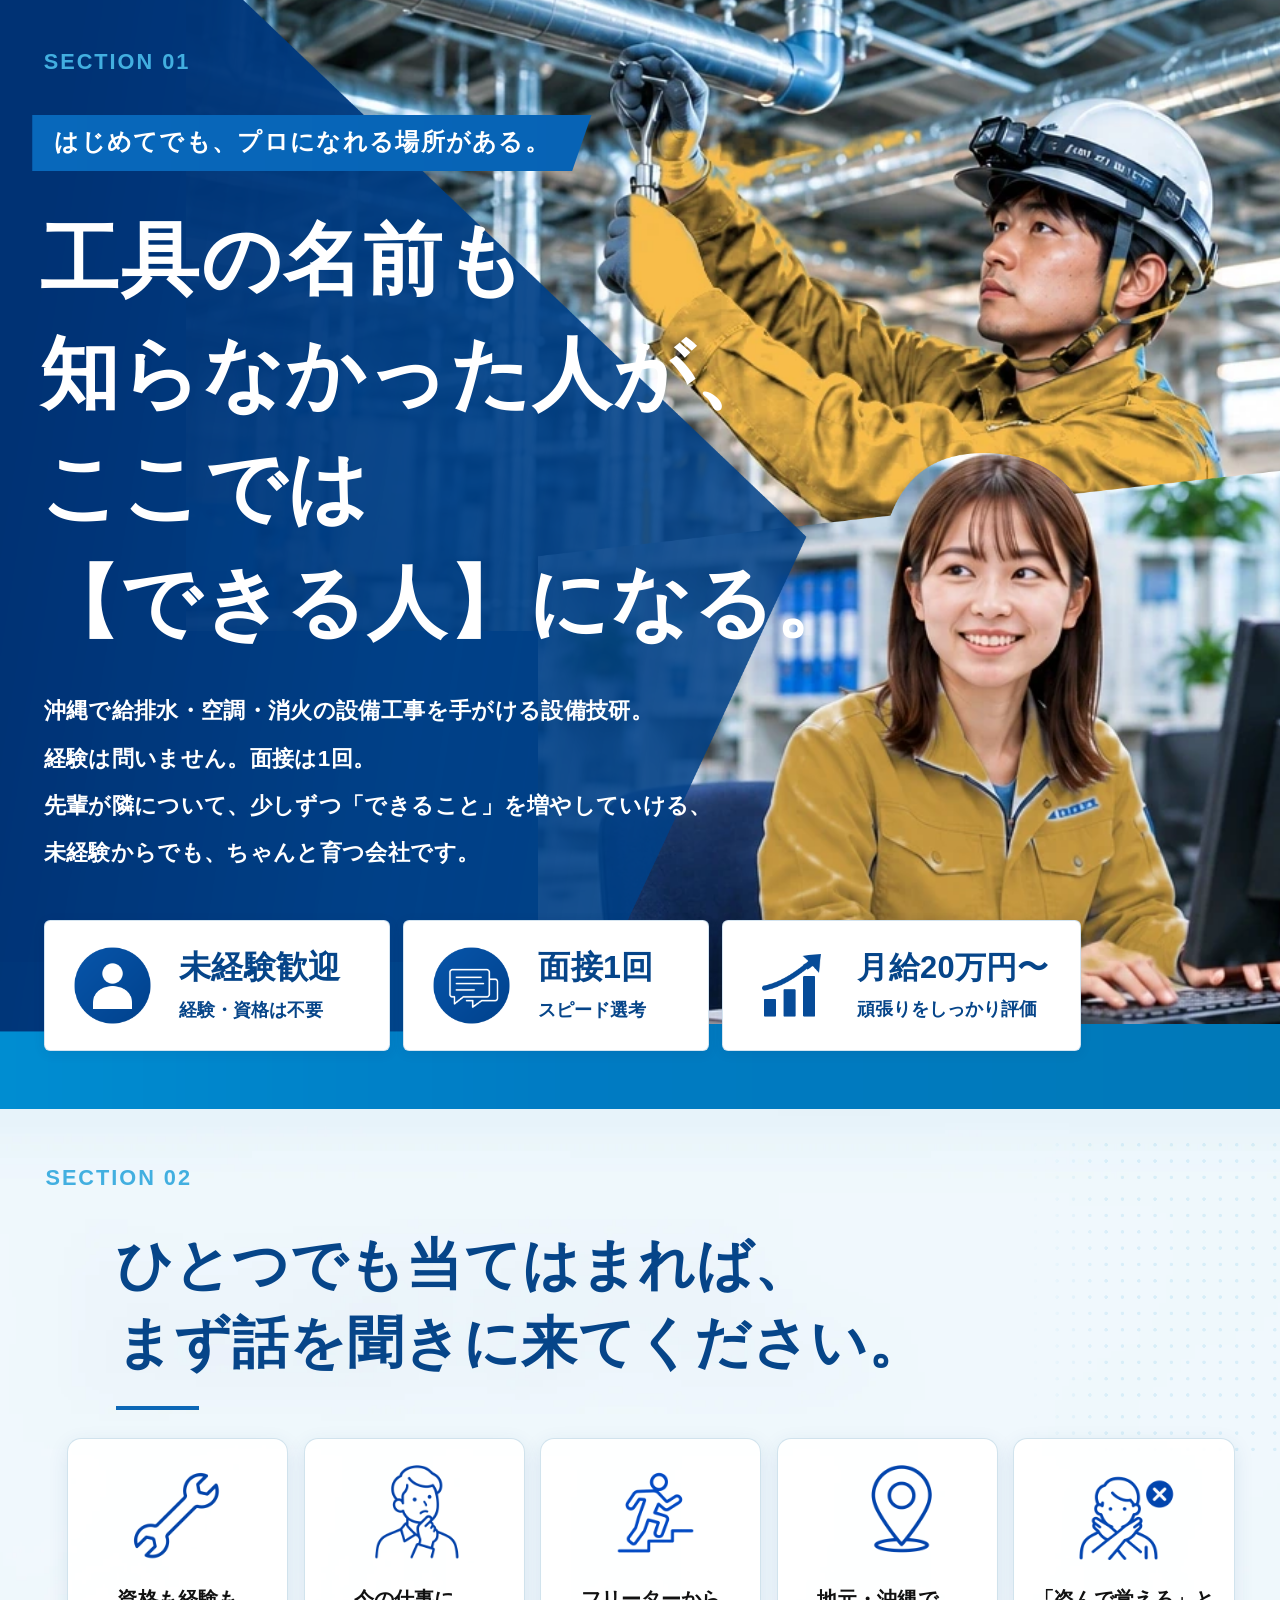
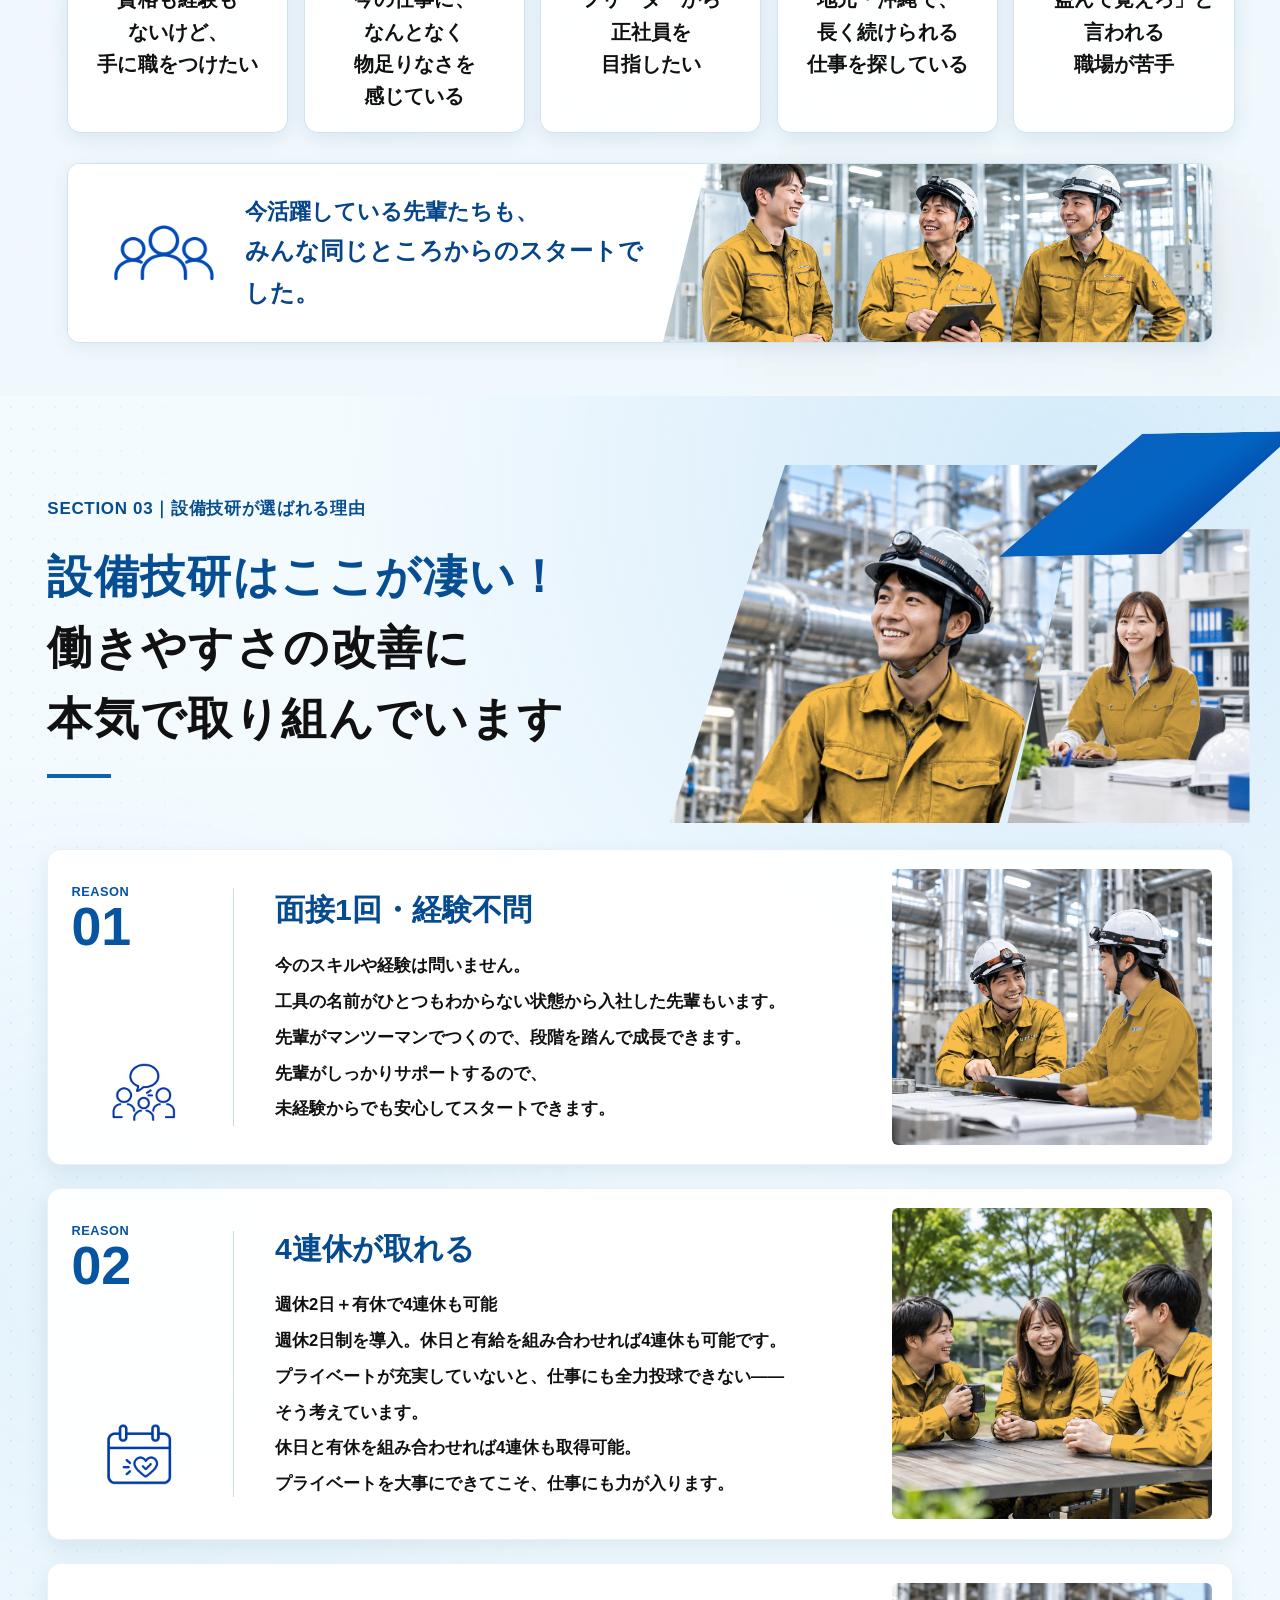
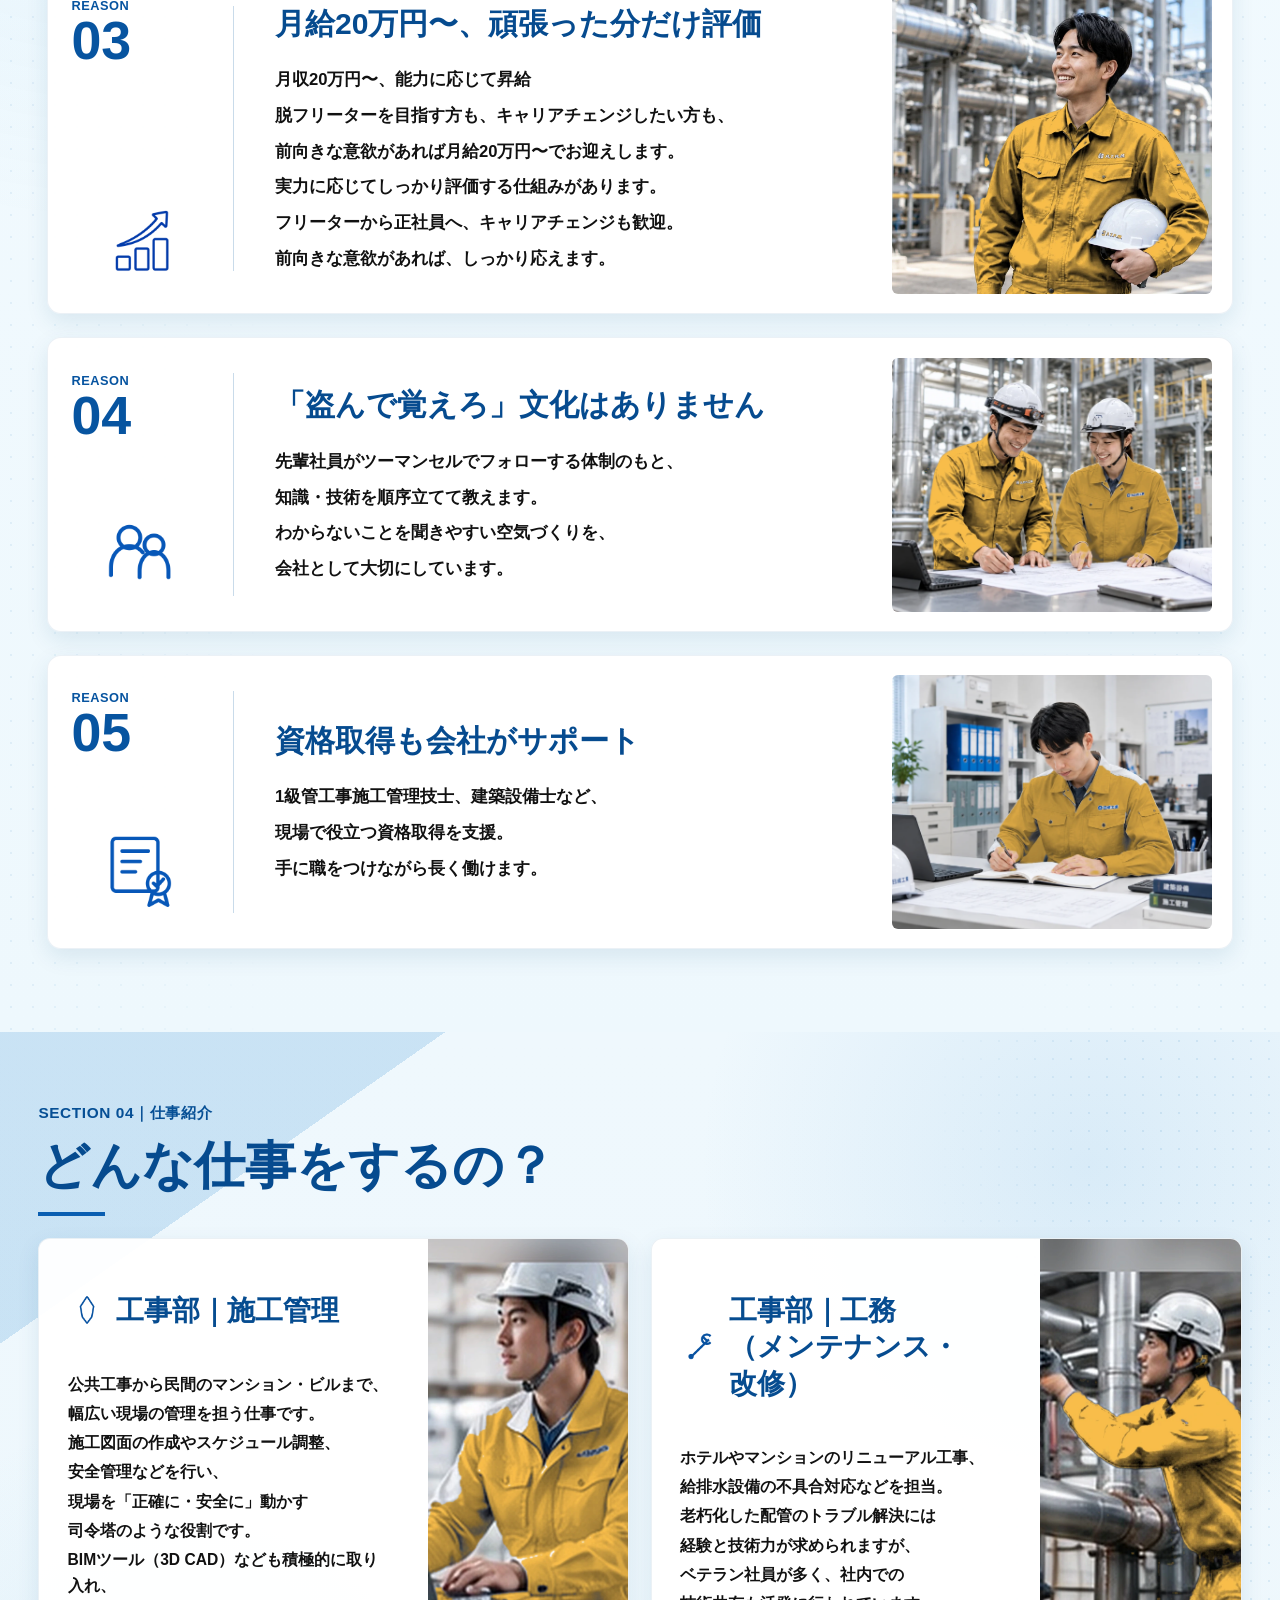
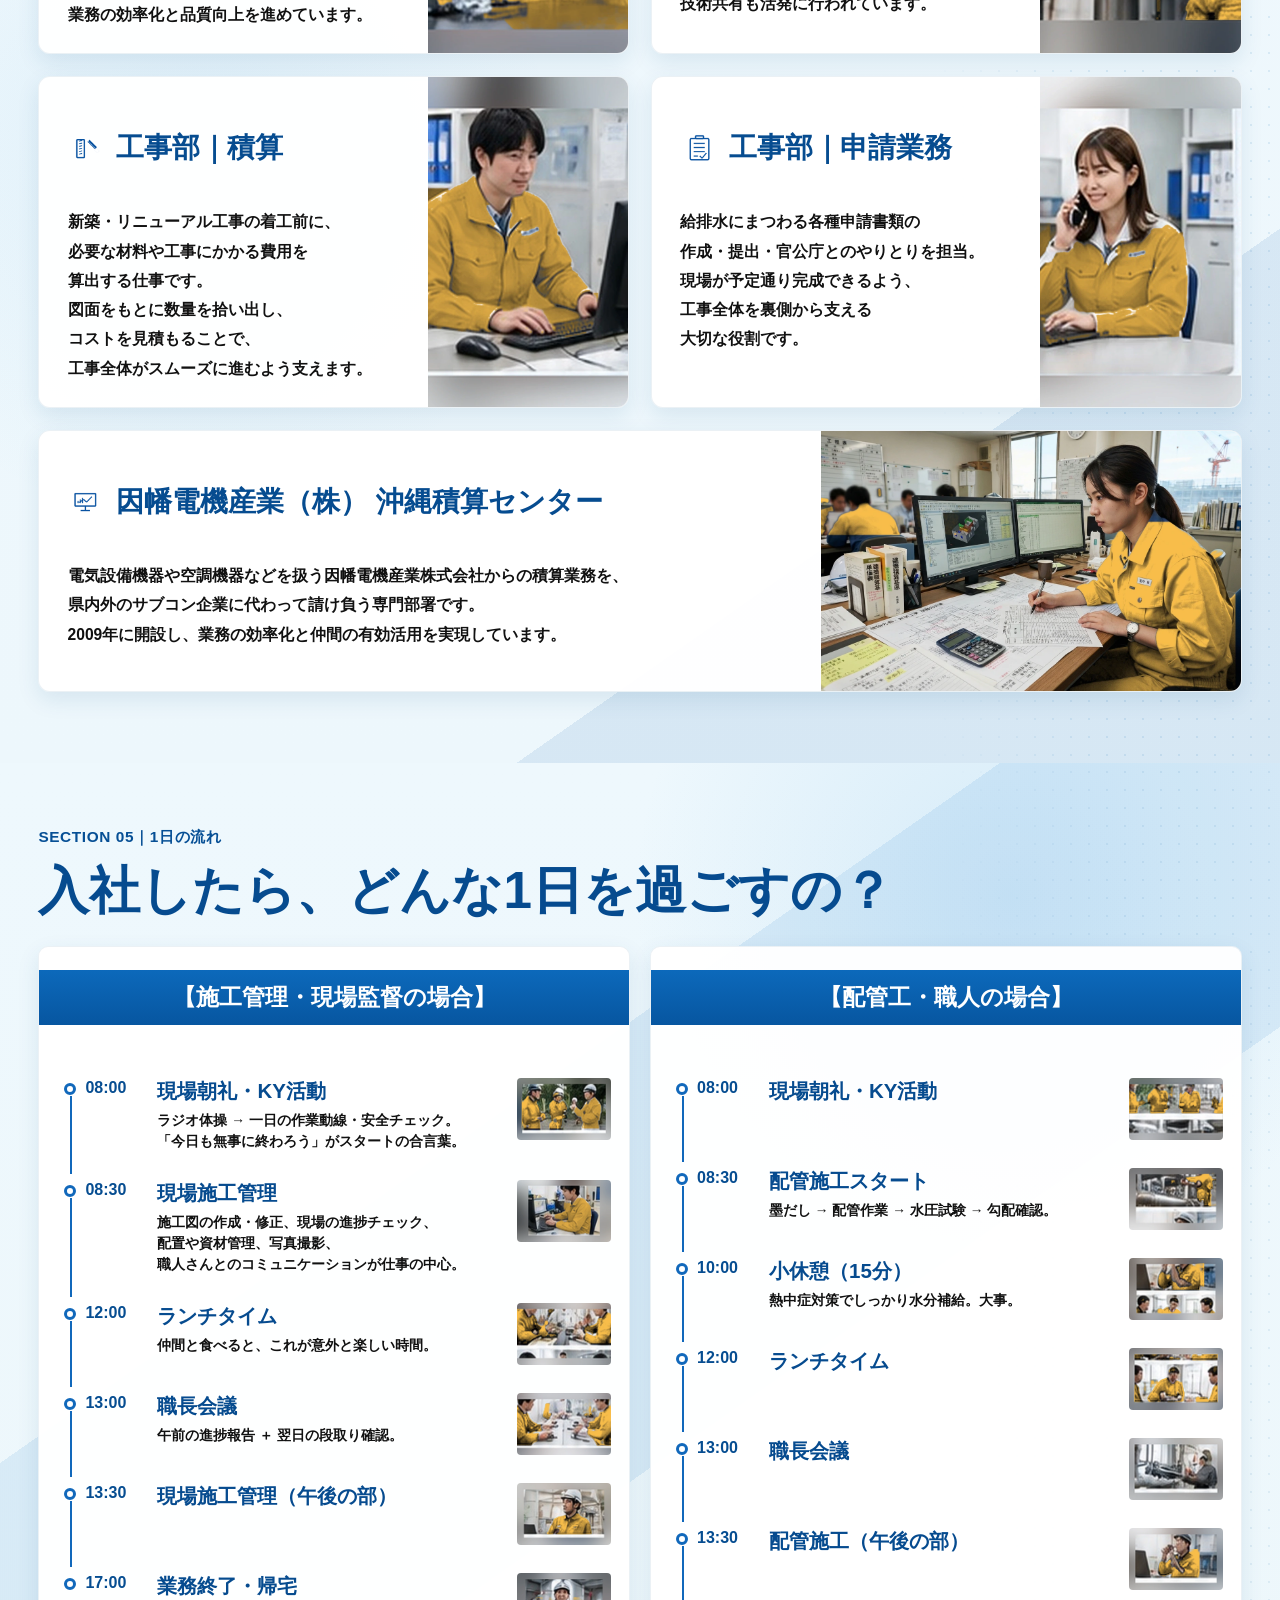
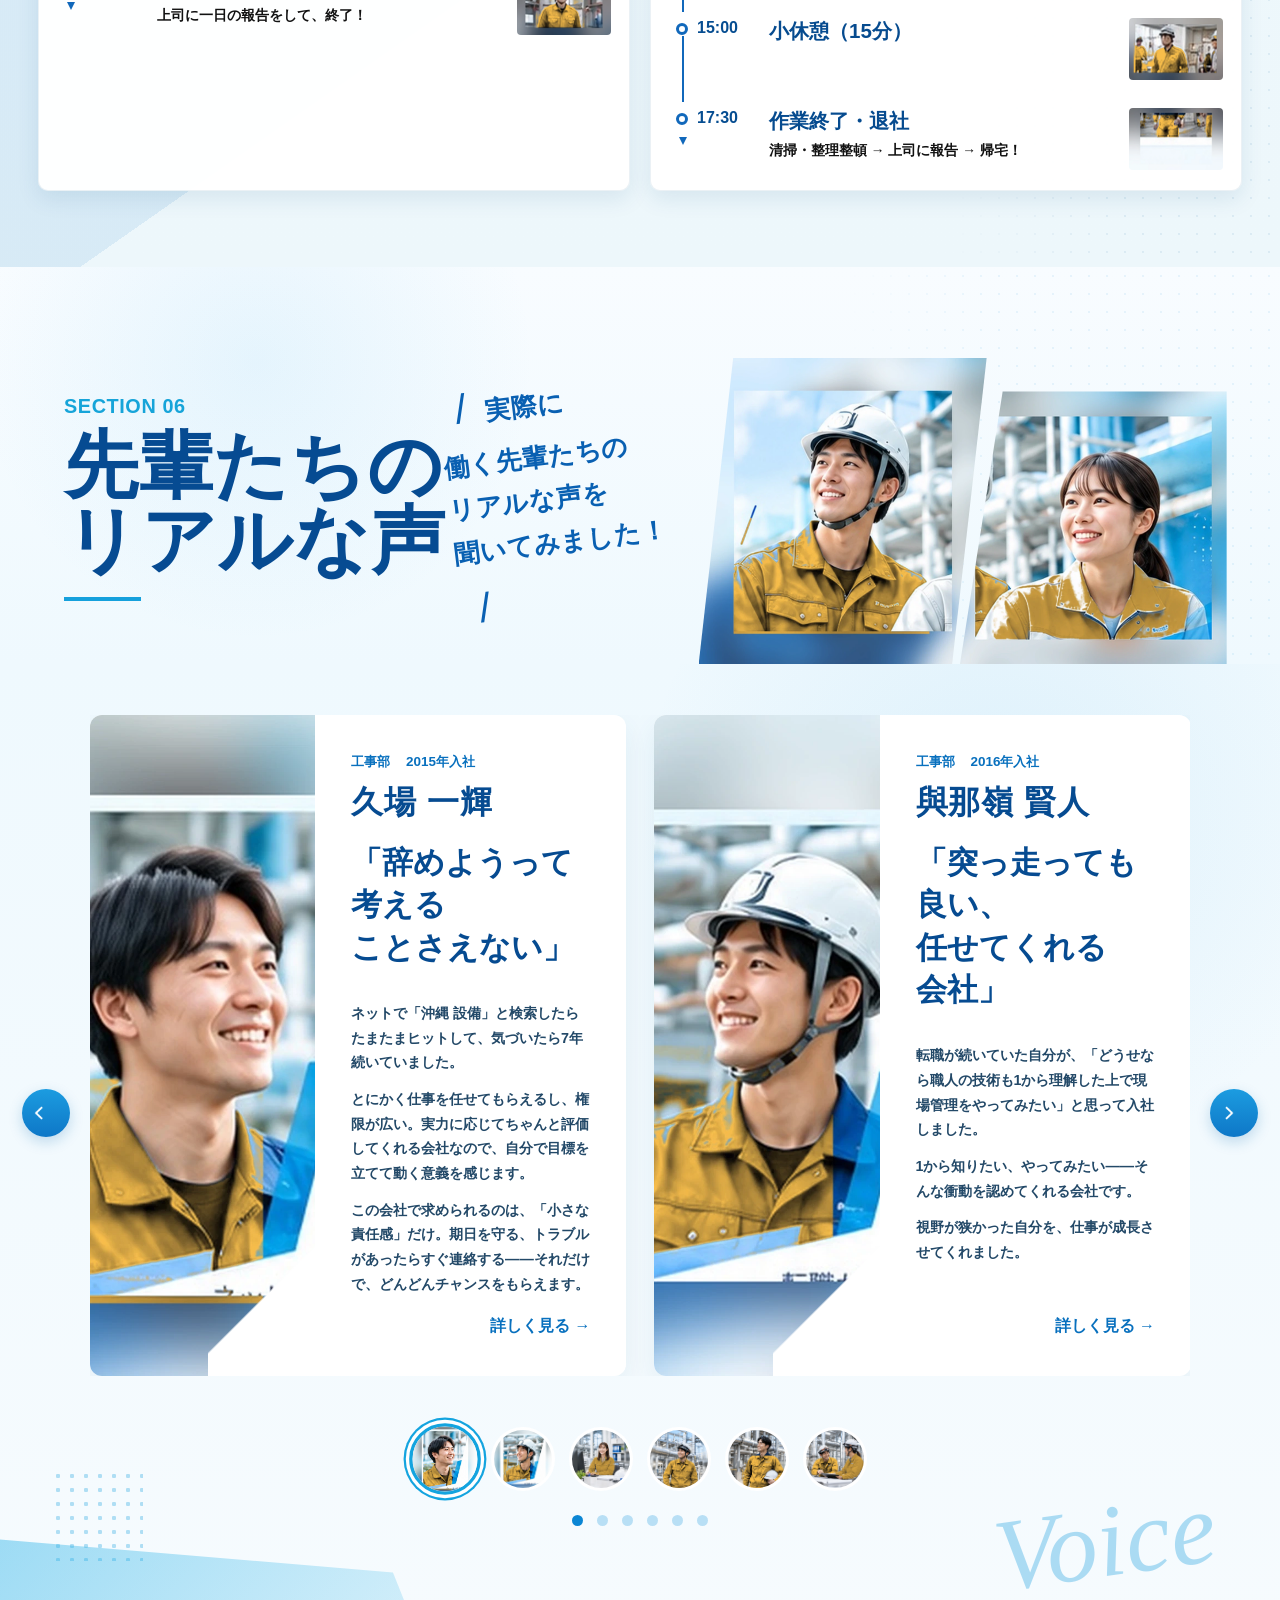
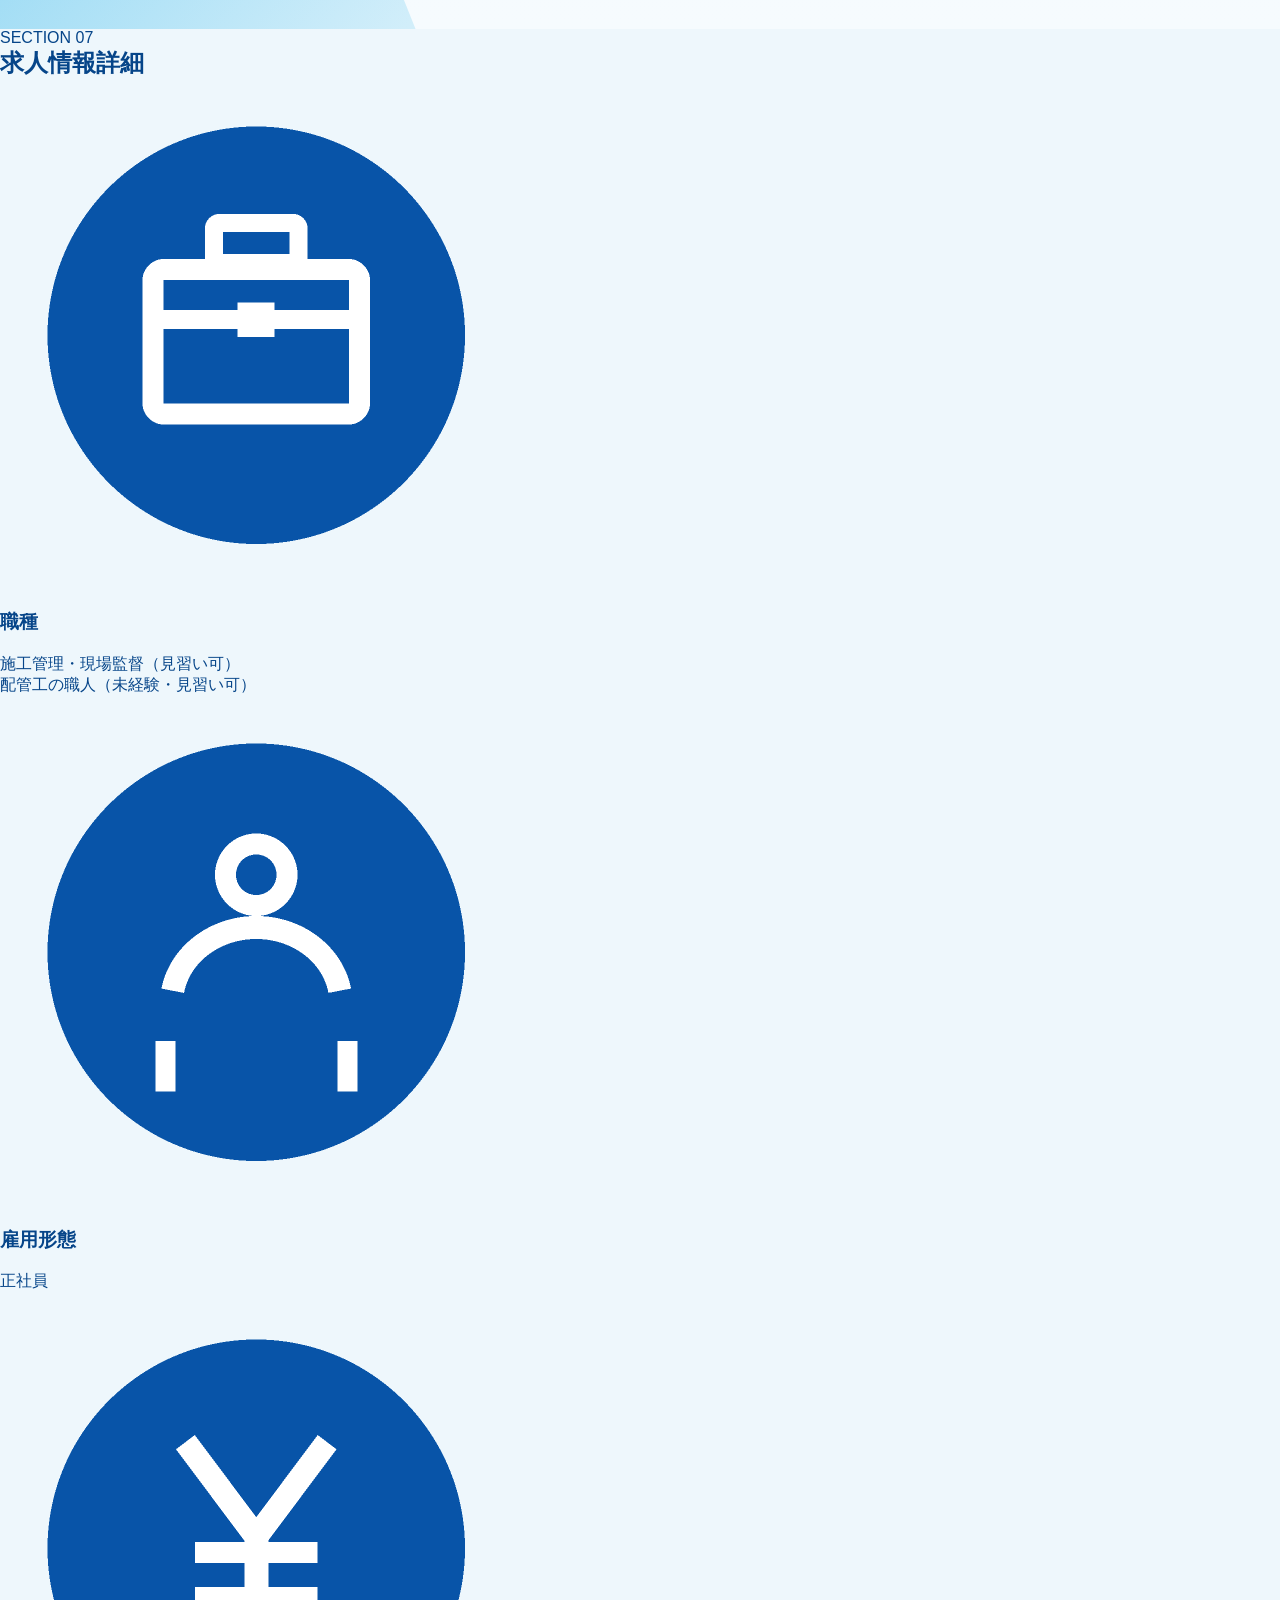
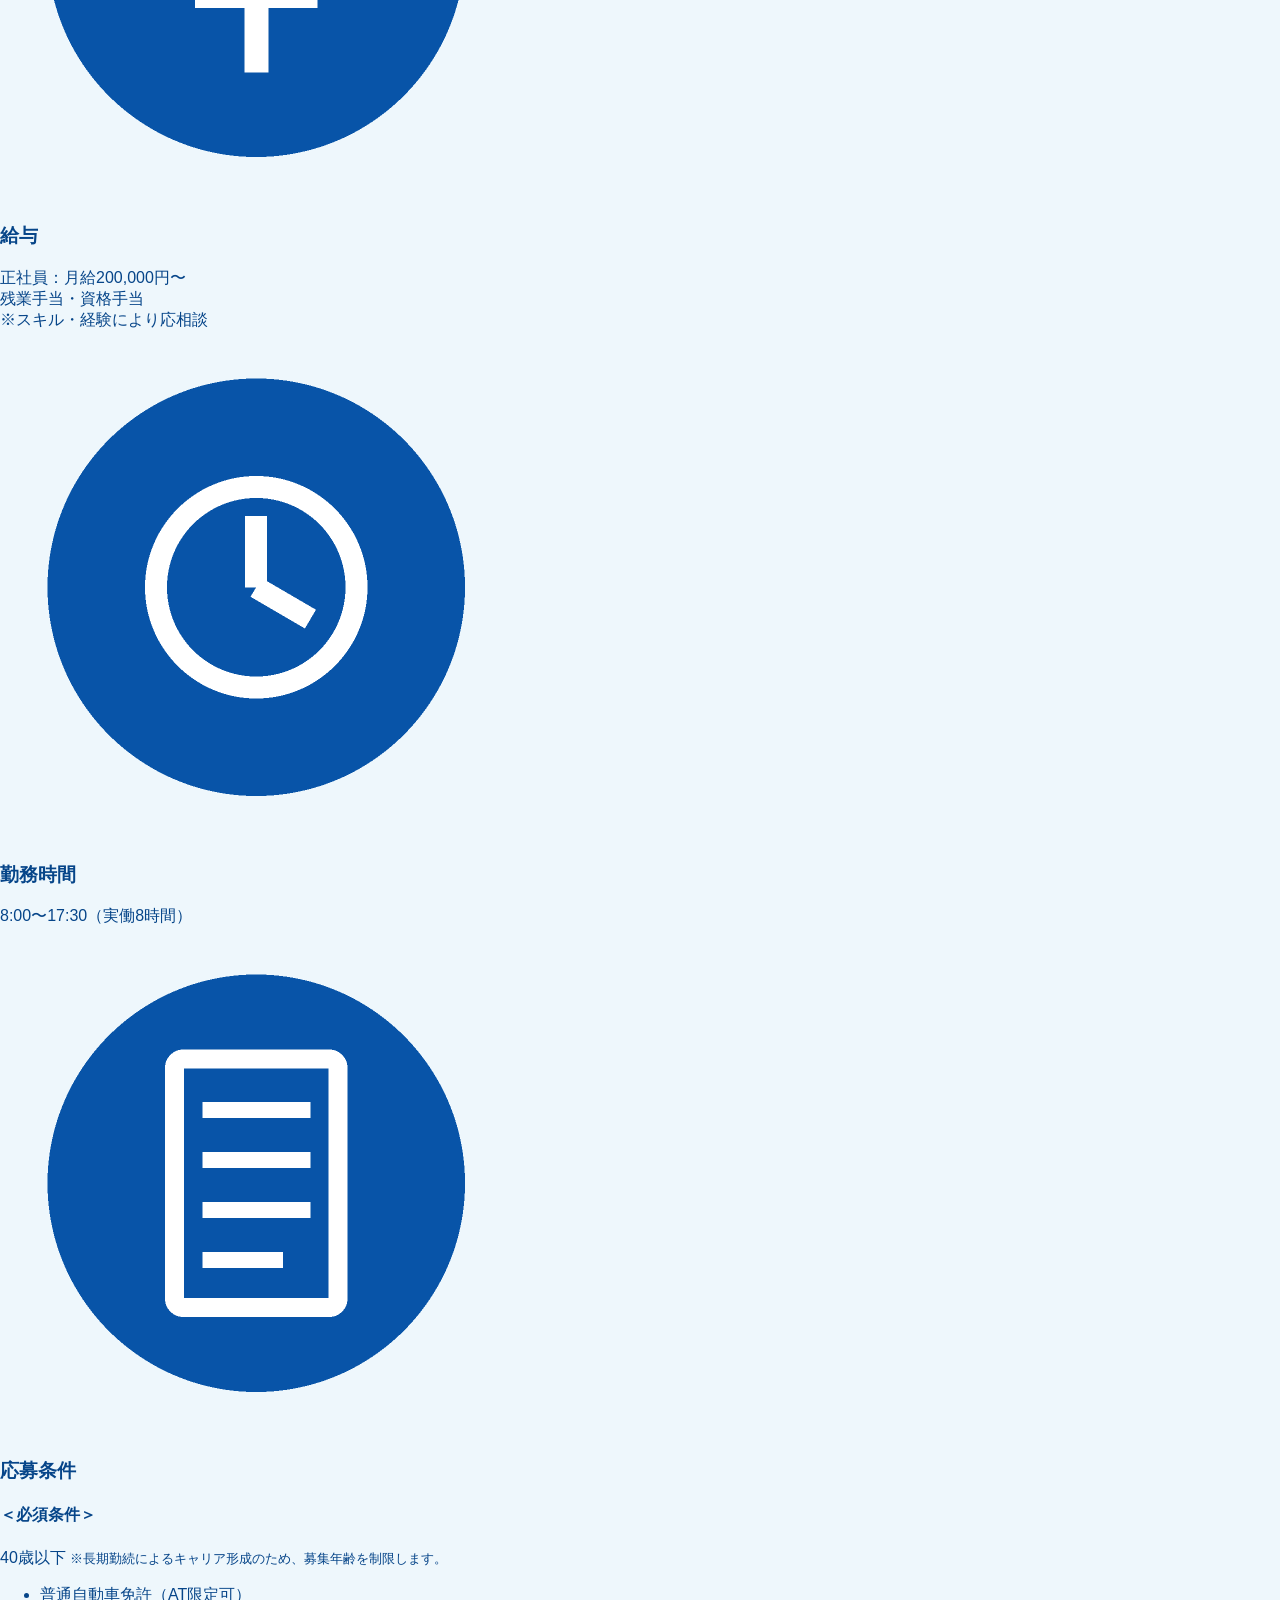
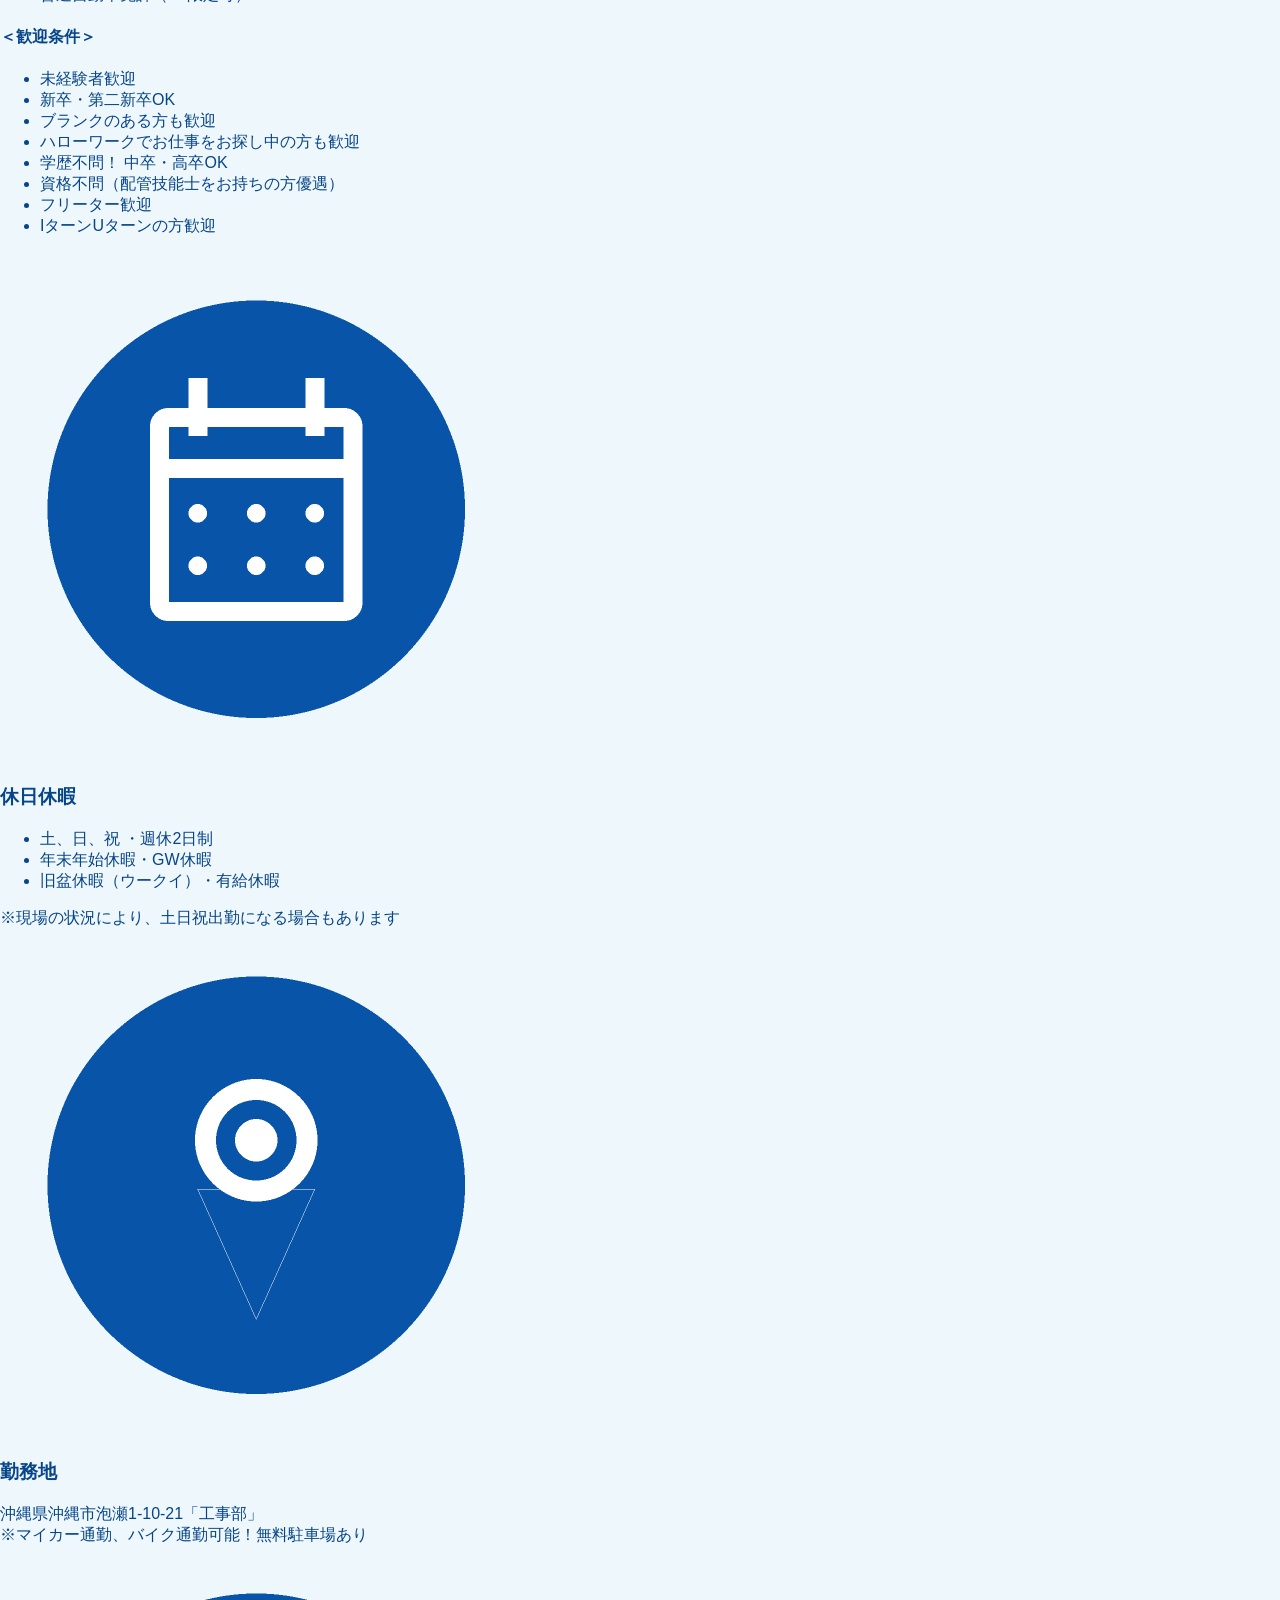
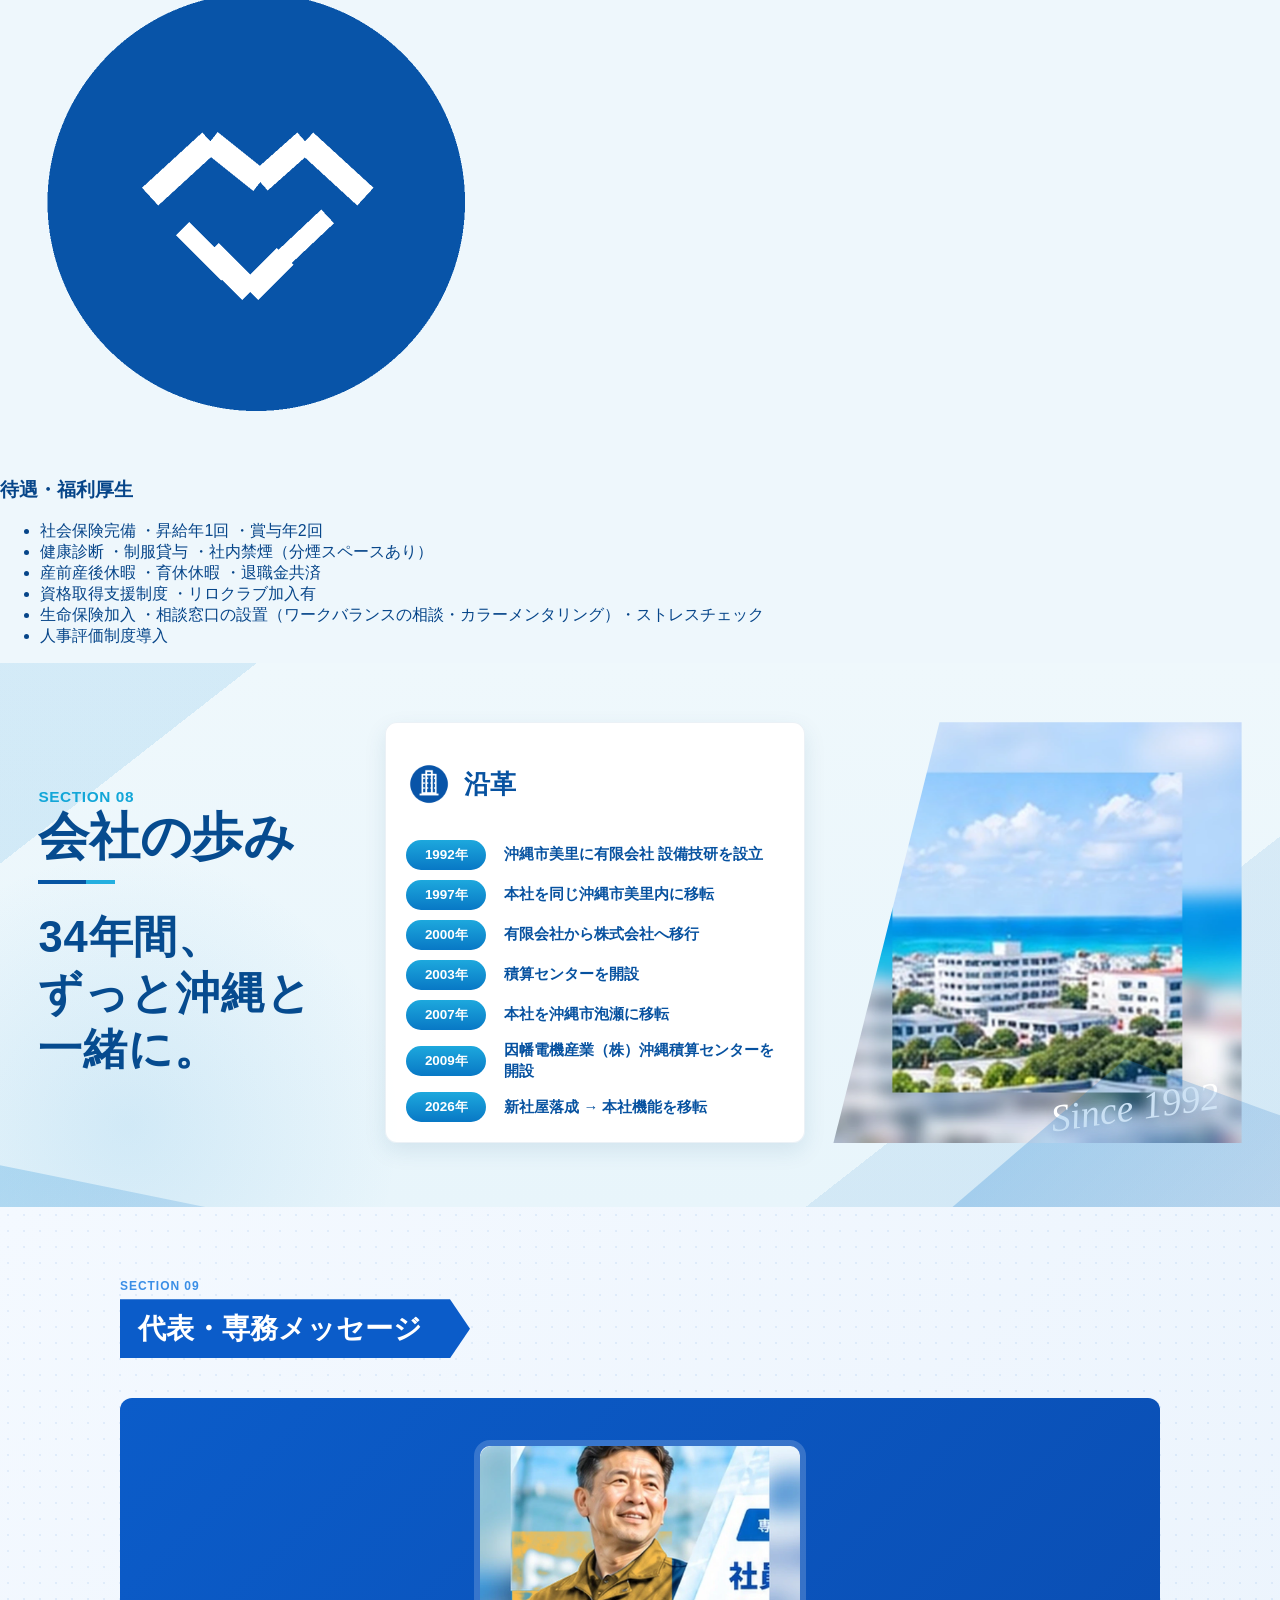
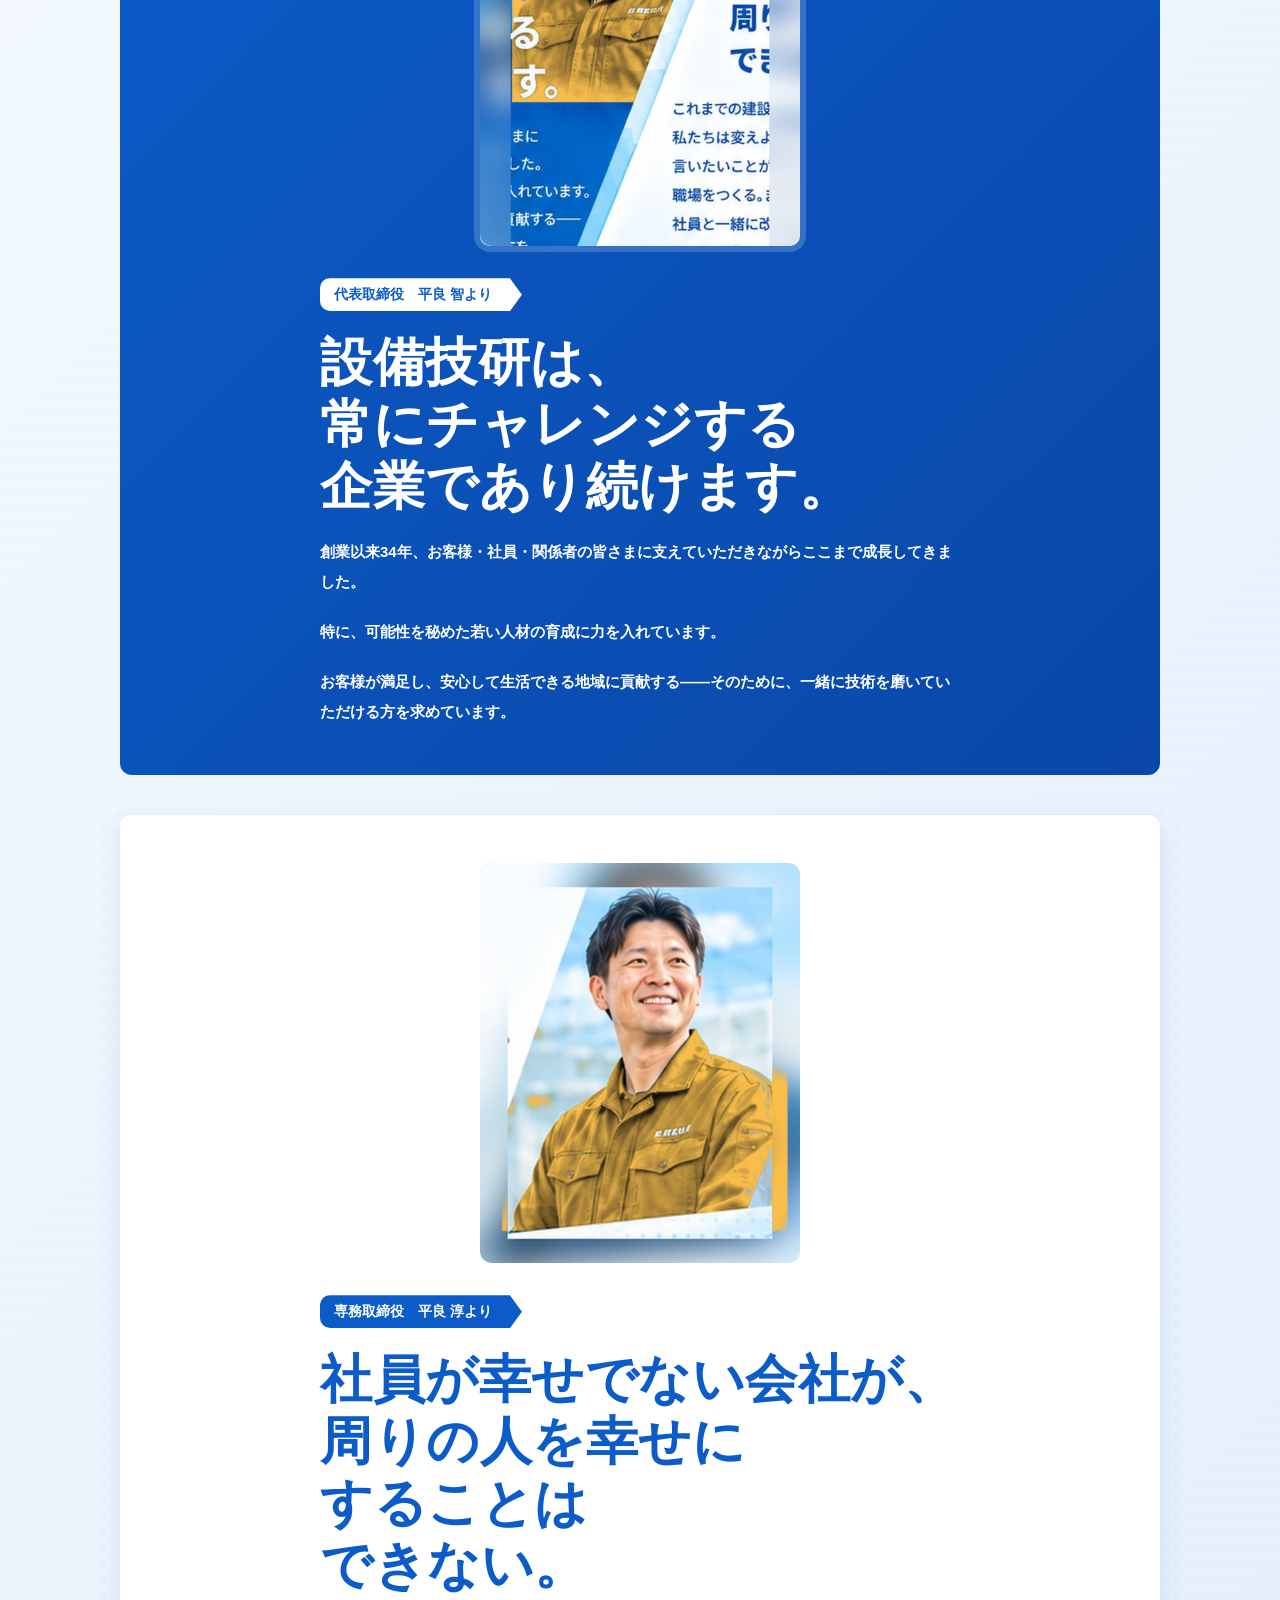
==== commit 9e9733db: "Update index.html" ====
--- a/index.html
+++ b/index.html
@@ -273,6 +273,27 @@
     text-wrap: pretty;
   }
 
+  /* 各セクションの「見出し内の span を1行ずつ表示する」指定が、文節の span にまで
+     効いてしまわないよう、文節は必ず横に並べます */
+  :is(h1, h2, h3, p, div) span.jp-phrase {
+    display: inline-block !important;
+    width: auto !important;
+  }
+
+  /* ---------- SECTION 02：見出しを「〜まれば、」で改行し2行に収める ----------
+     1行目「ひとつでも当てはまれば、」／2行目「まず話を聞きに来てください。」
+     各行は途中で折り返さず、画面幅に合わせて文字サイズを調整します */
+  .fit-section__title {
+    font-size: clamp(20px, 5.4vw, 56px);
+    line-height: 1.4;
+    word-break: normal;
+    text-wrap: wrap;
+  }
+  .fit-section__title > span {
+    display: block;
+    white-space: nowrap;
+  }
+
   /* ---------- SECTION 12：大見出しのサイズ調整 ----------
      「話を聞いてみる」（7文字）が1行に収まる大きさに抑え、
      右側の写真と重ならないようにします */
@@ -378,7 +399,7 @@
     <div class="fit-section__dots" aria-hidden="true"></div>
     <div class="fit-section__inner">
       <p class="fit-section__label" data-content-key="section02.label">SECTION 02</p>
-      <h2 class="fit-section__title" id="section-02-title">
+      <h2 class="fit-section__title" id="section-02-title" data-no-phrase>
         <span data-content-key="section02.title.line01">ひとつでも当てはまれば、</span>
         <span data-content-key="section02.title.line02">まず話を聞きに来てください。</span>
       </h2>
@@ -1451,6 +1472,7 @@
     }
 
     function wrapElement(el) {
+      if (el.closest('[data-no-phrase]')) return;   // 改行位置を手動で決めている見出しは対象外
       if (el.querySelector('.jp-phrase')) return; // 処理済み
       var walker = document.createTreeWalker(el, NodeFilter.SHOW_TEXT, null);
       var nodes = [];
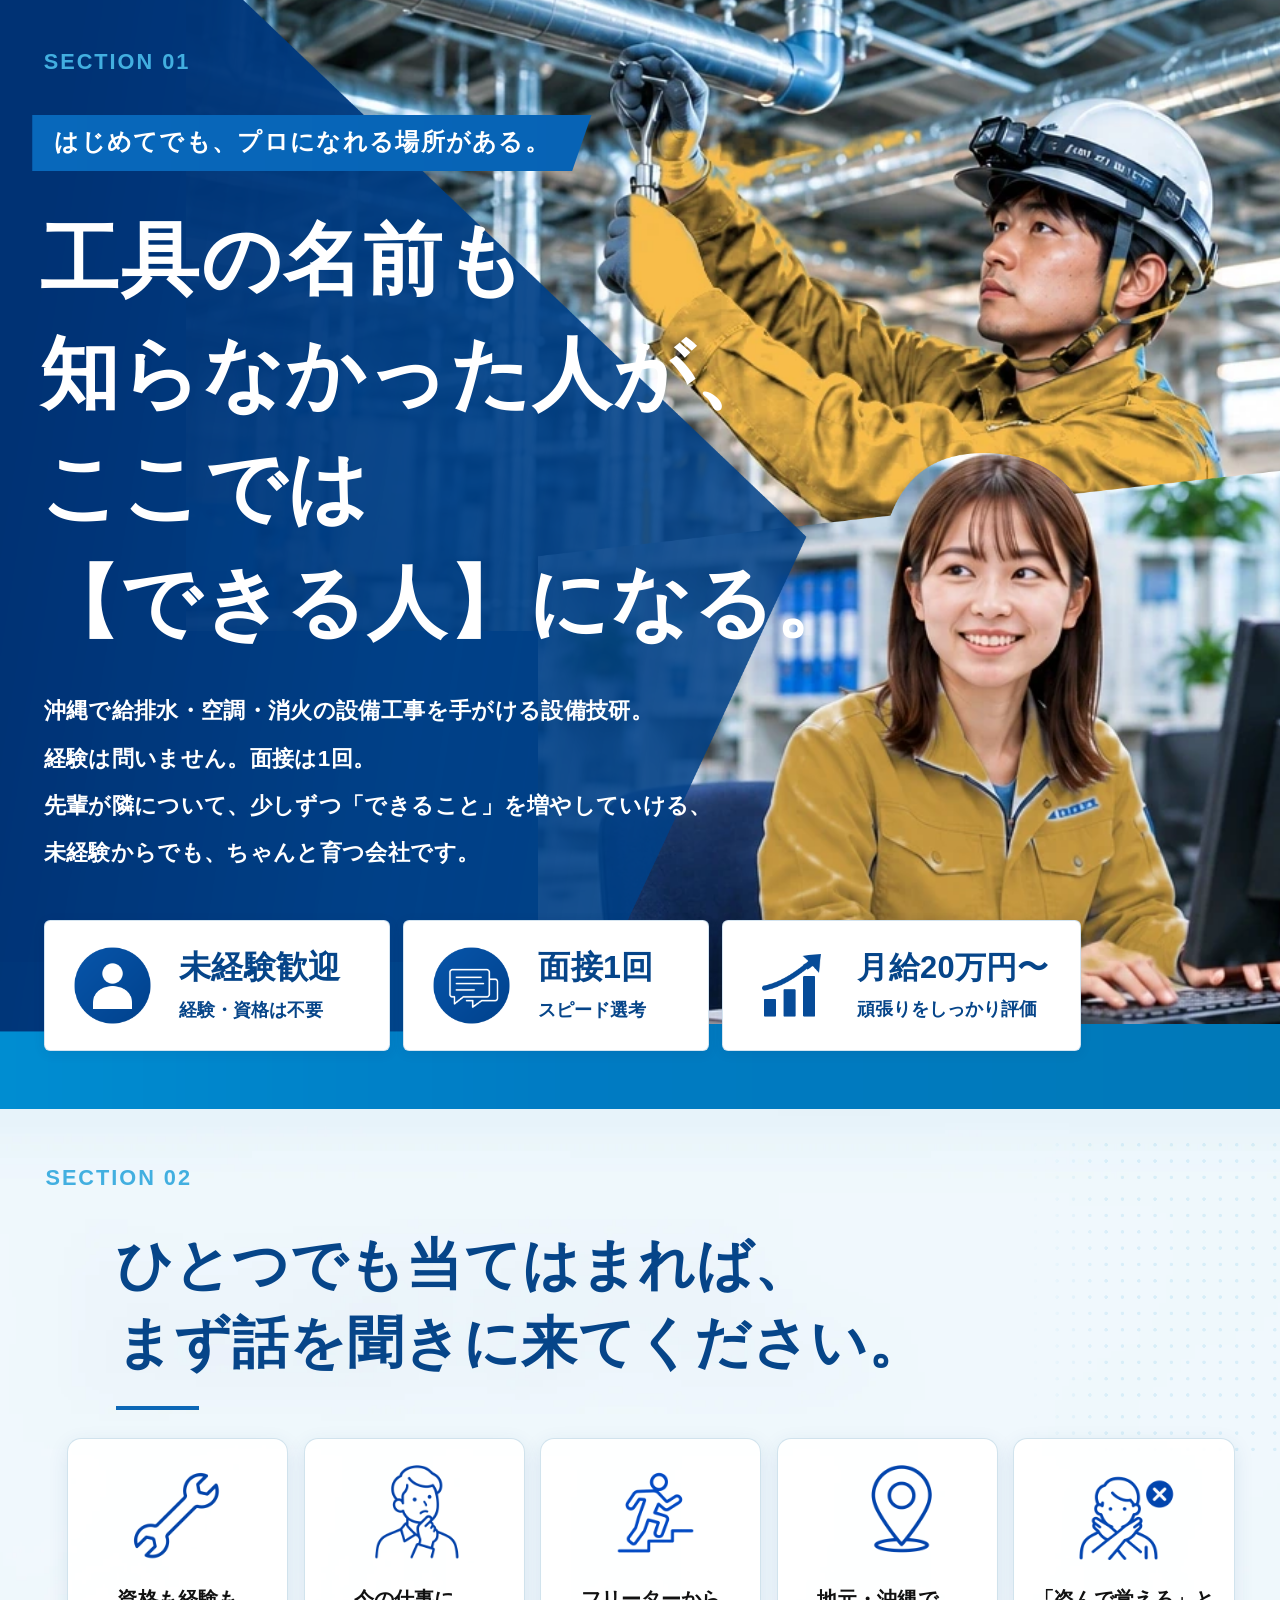
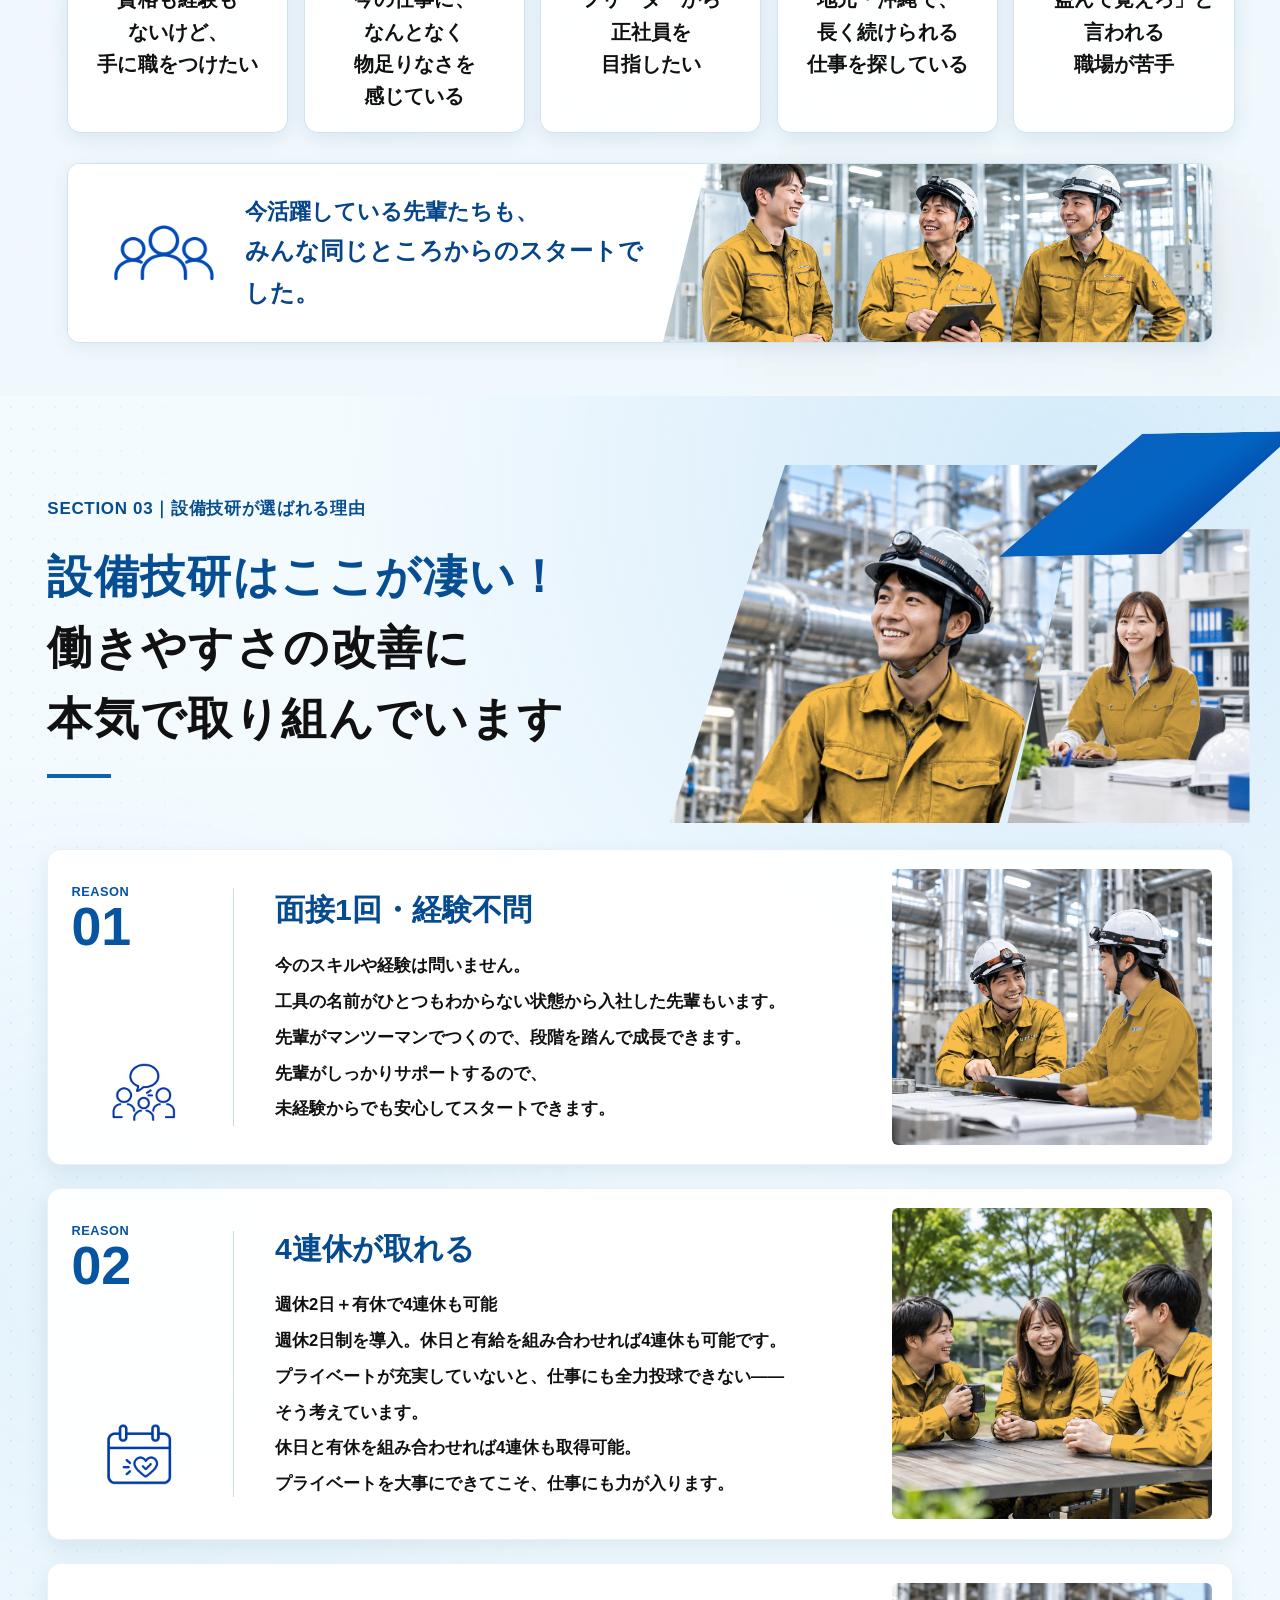
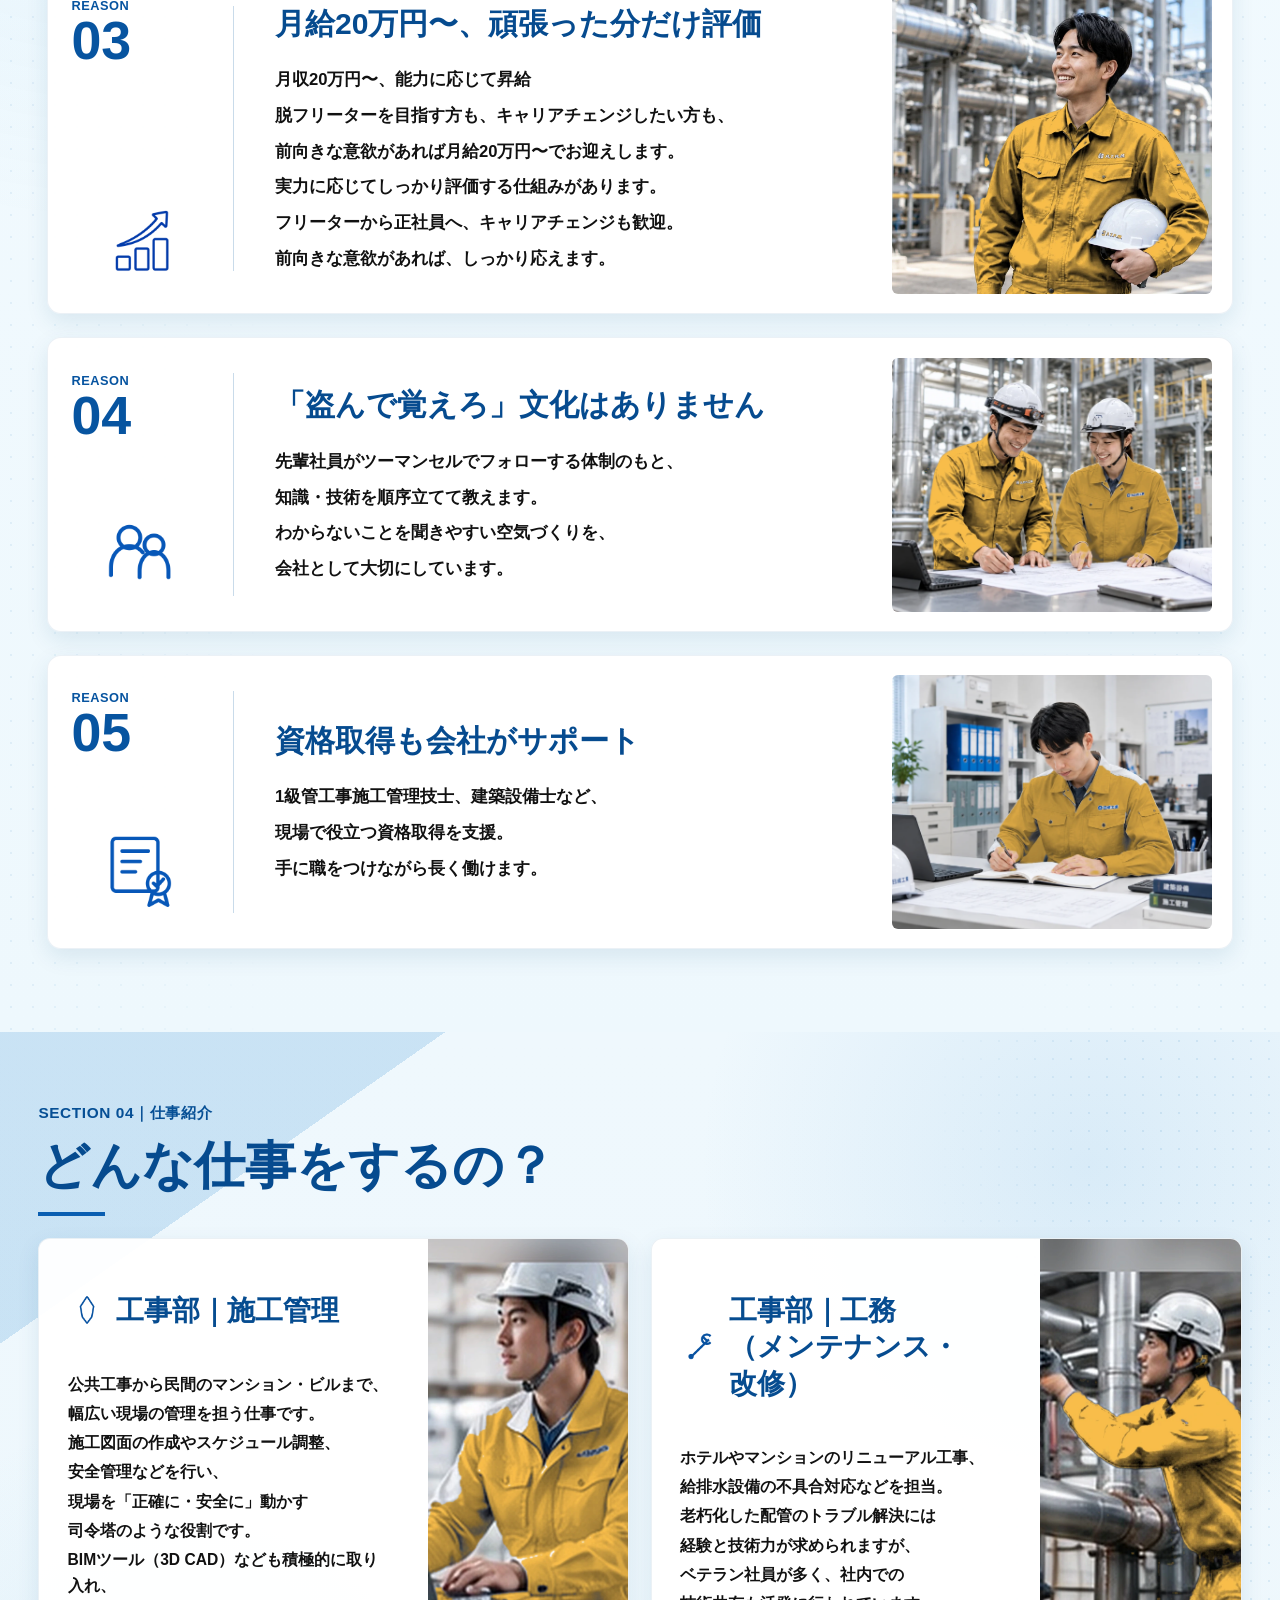
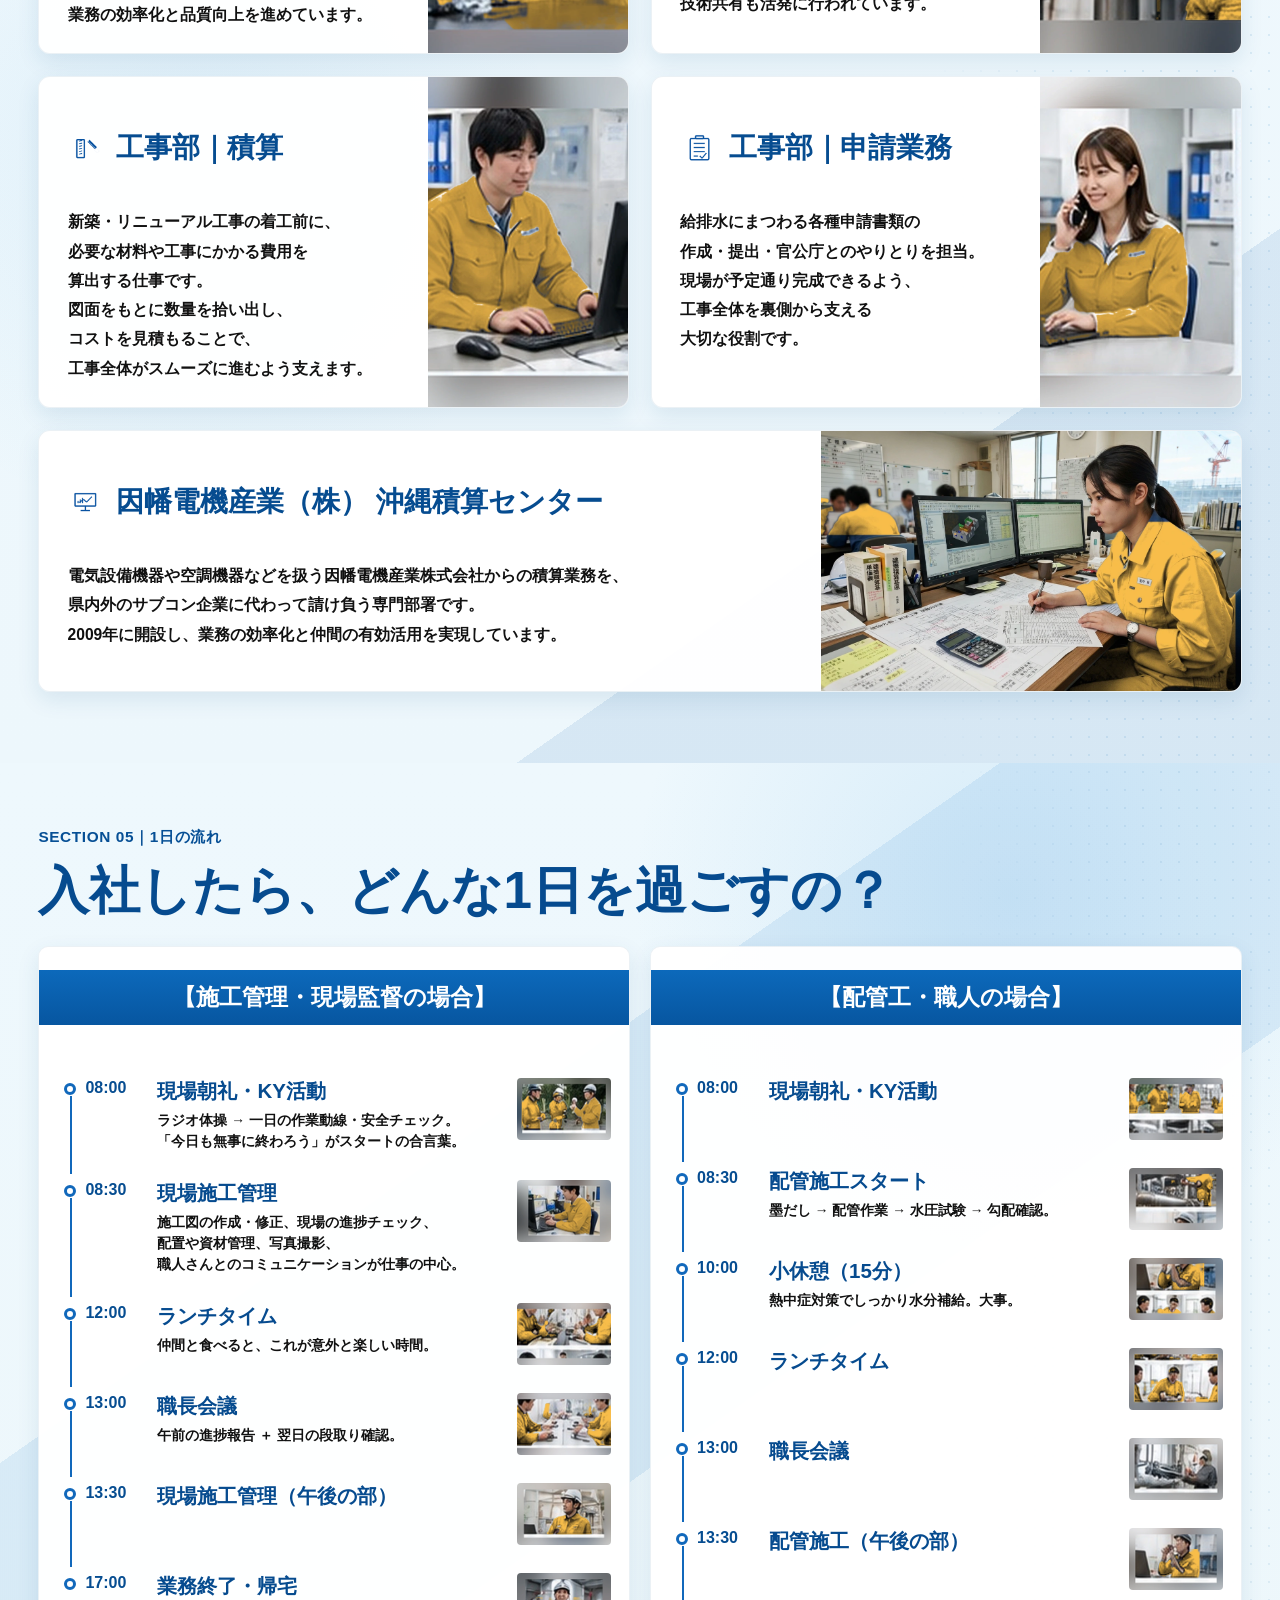
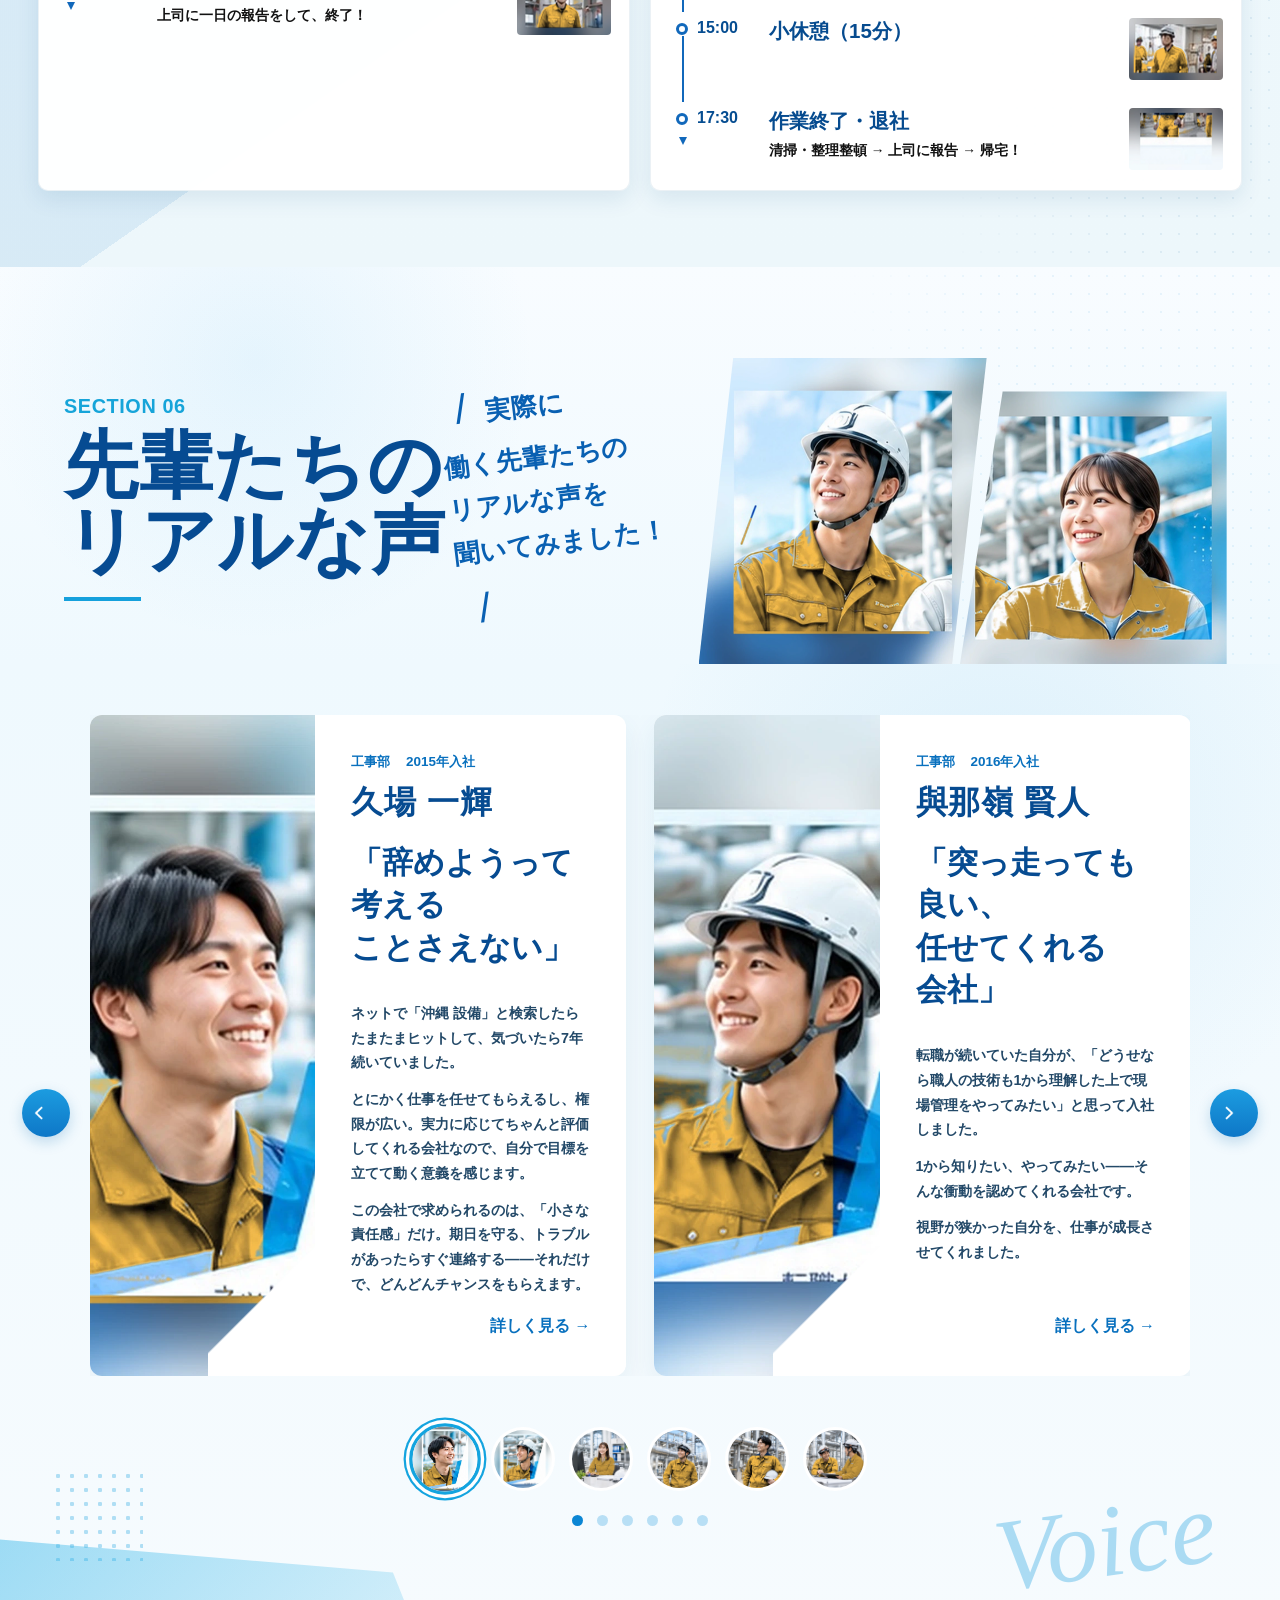
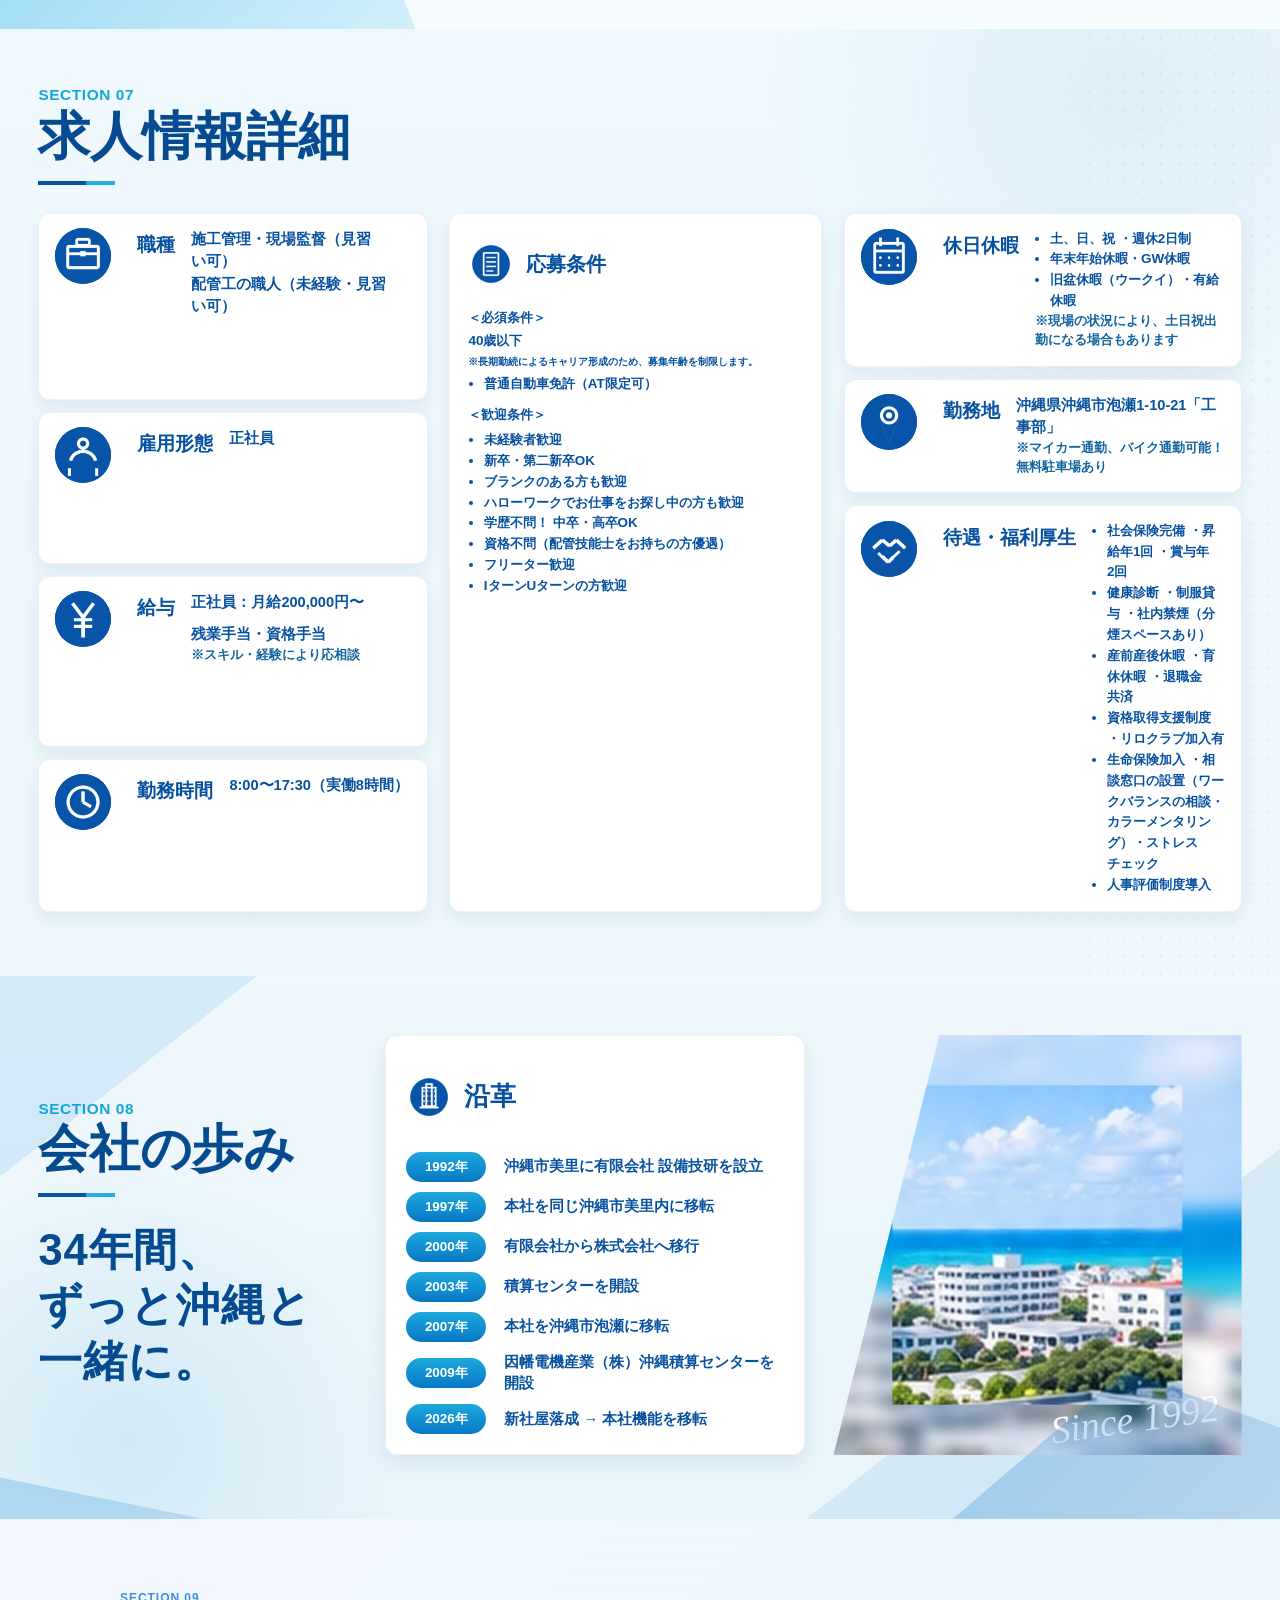
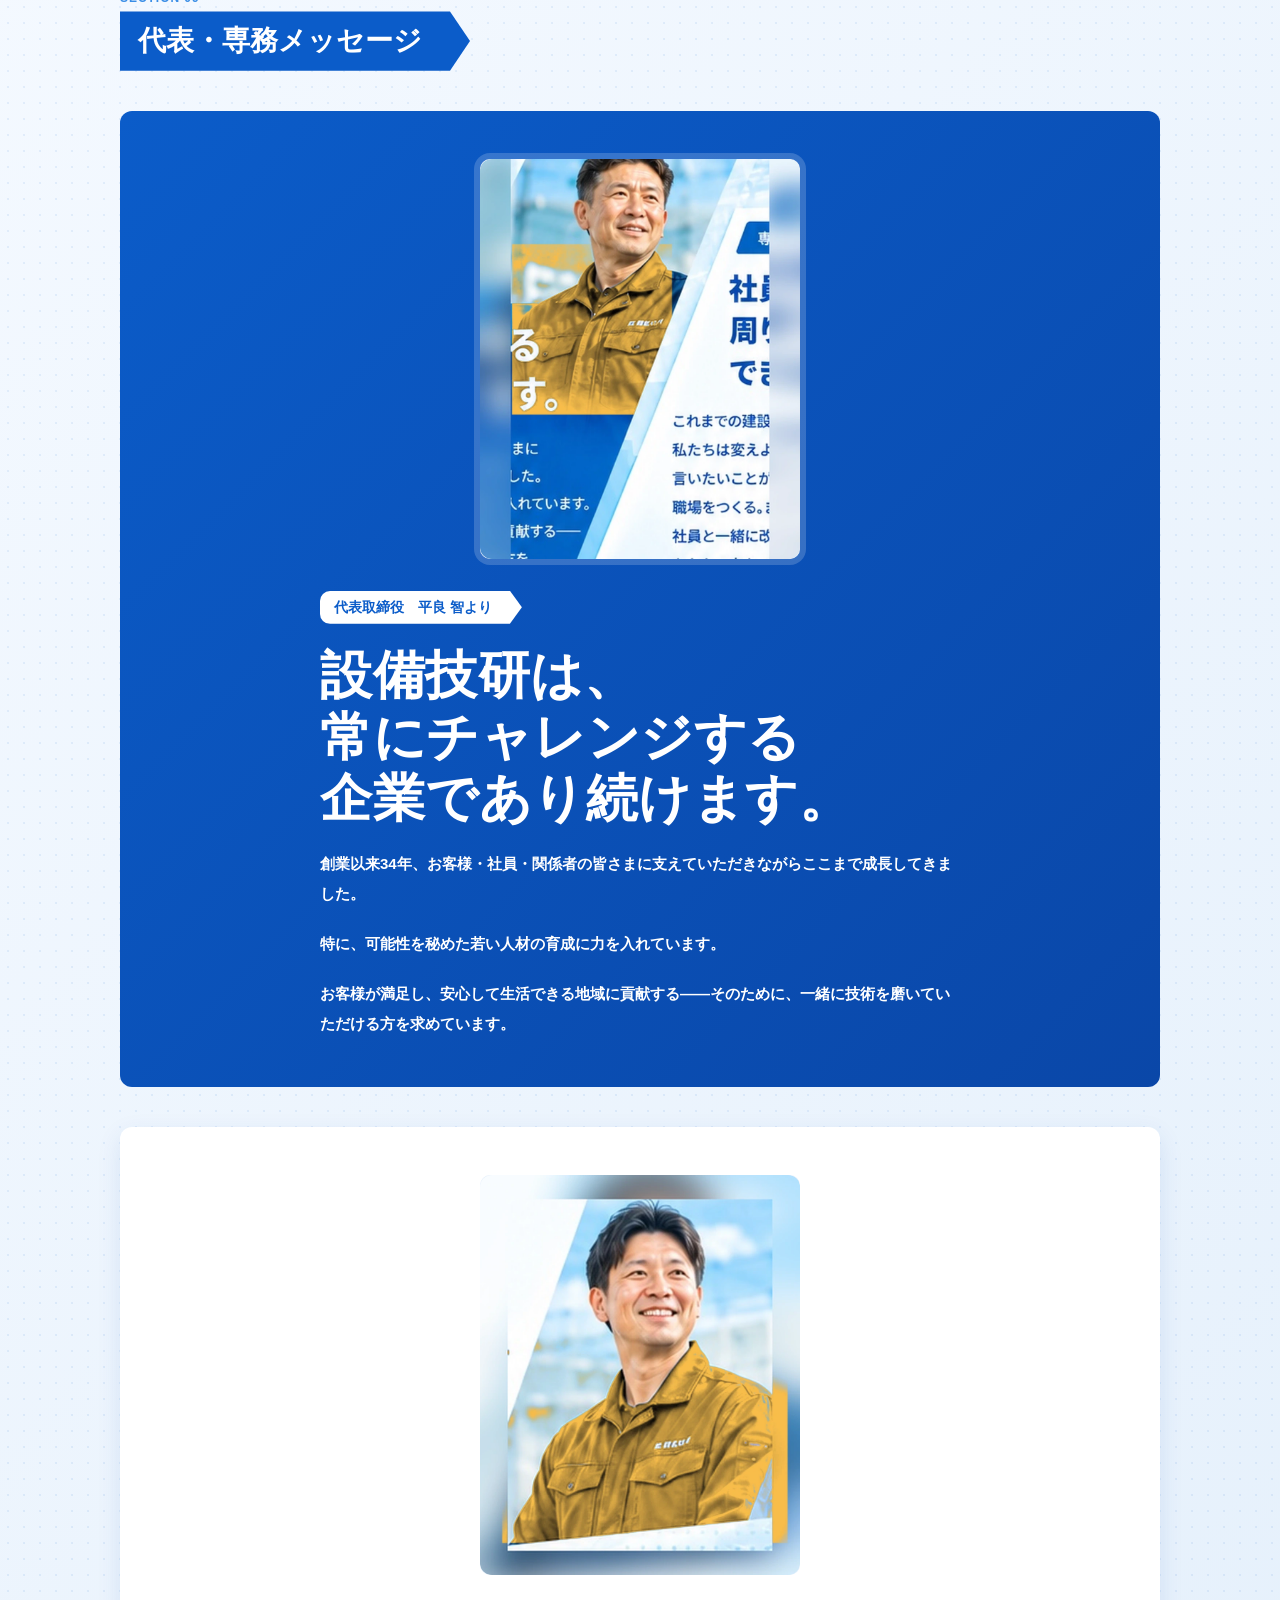
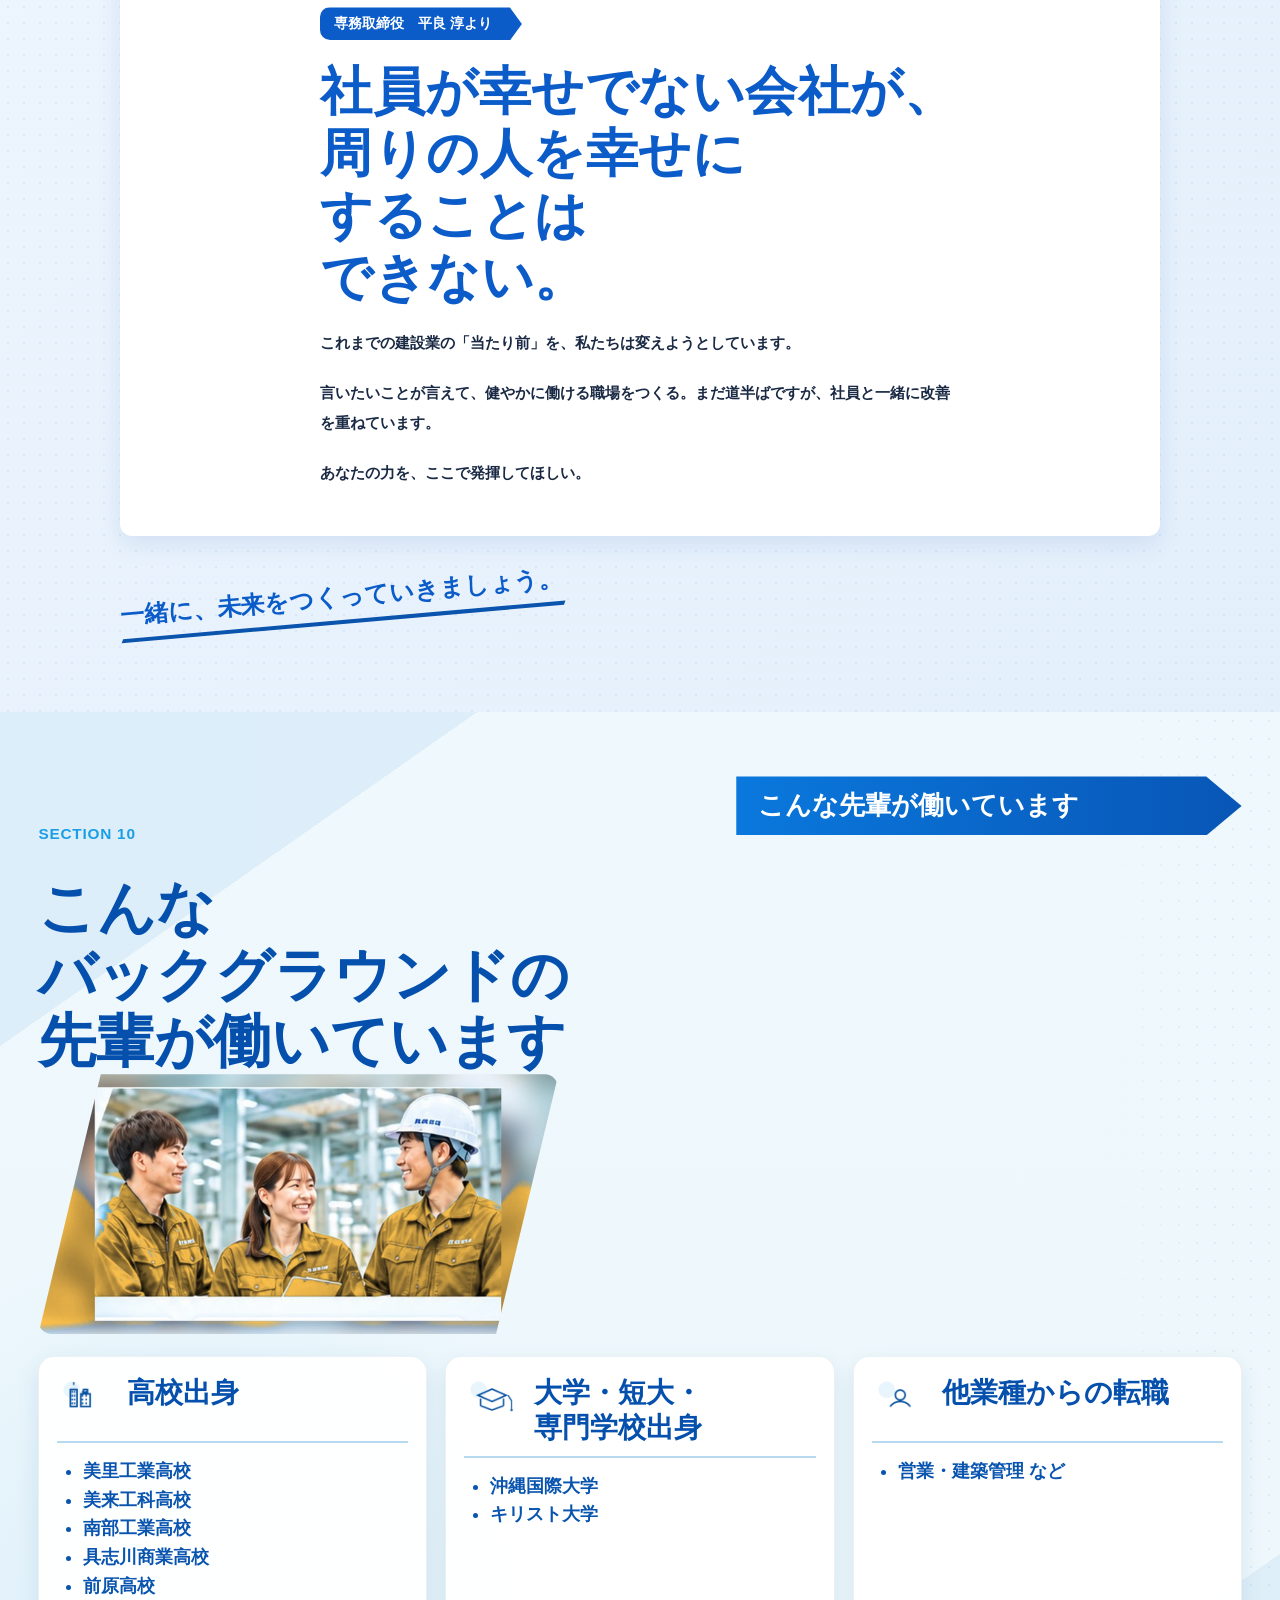
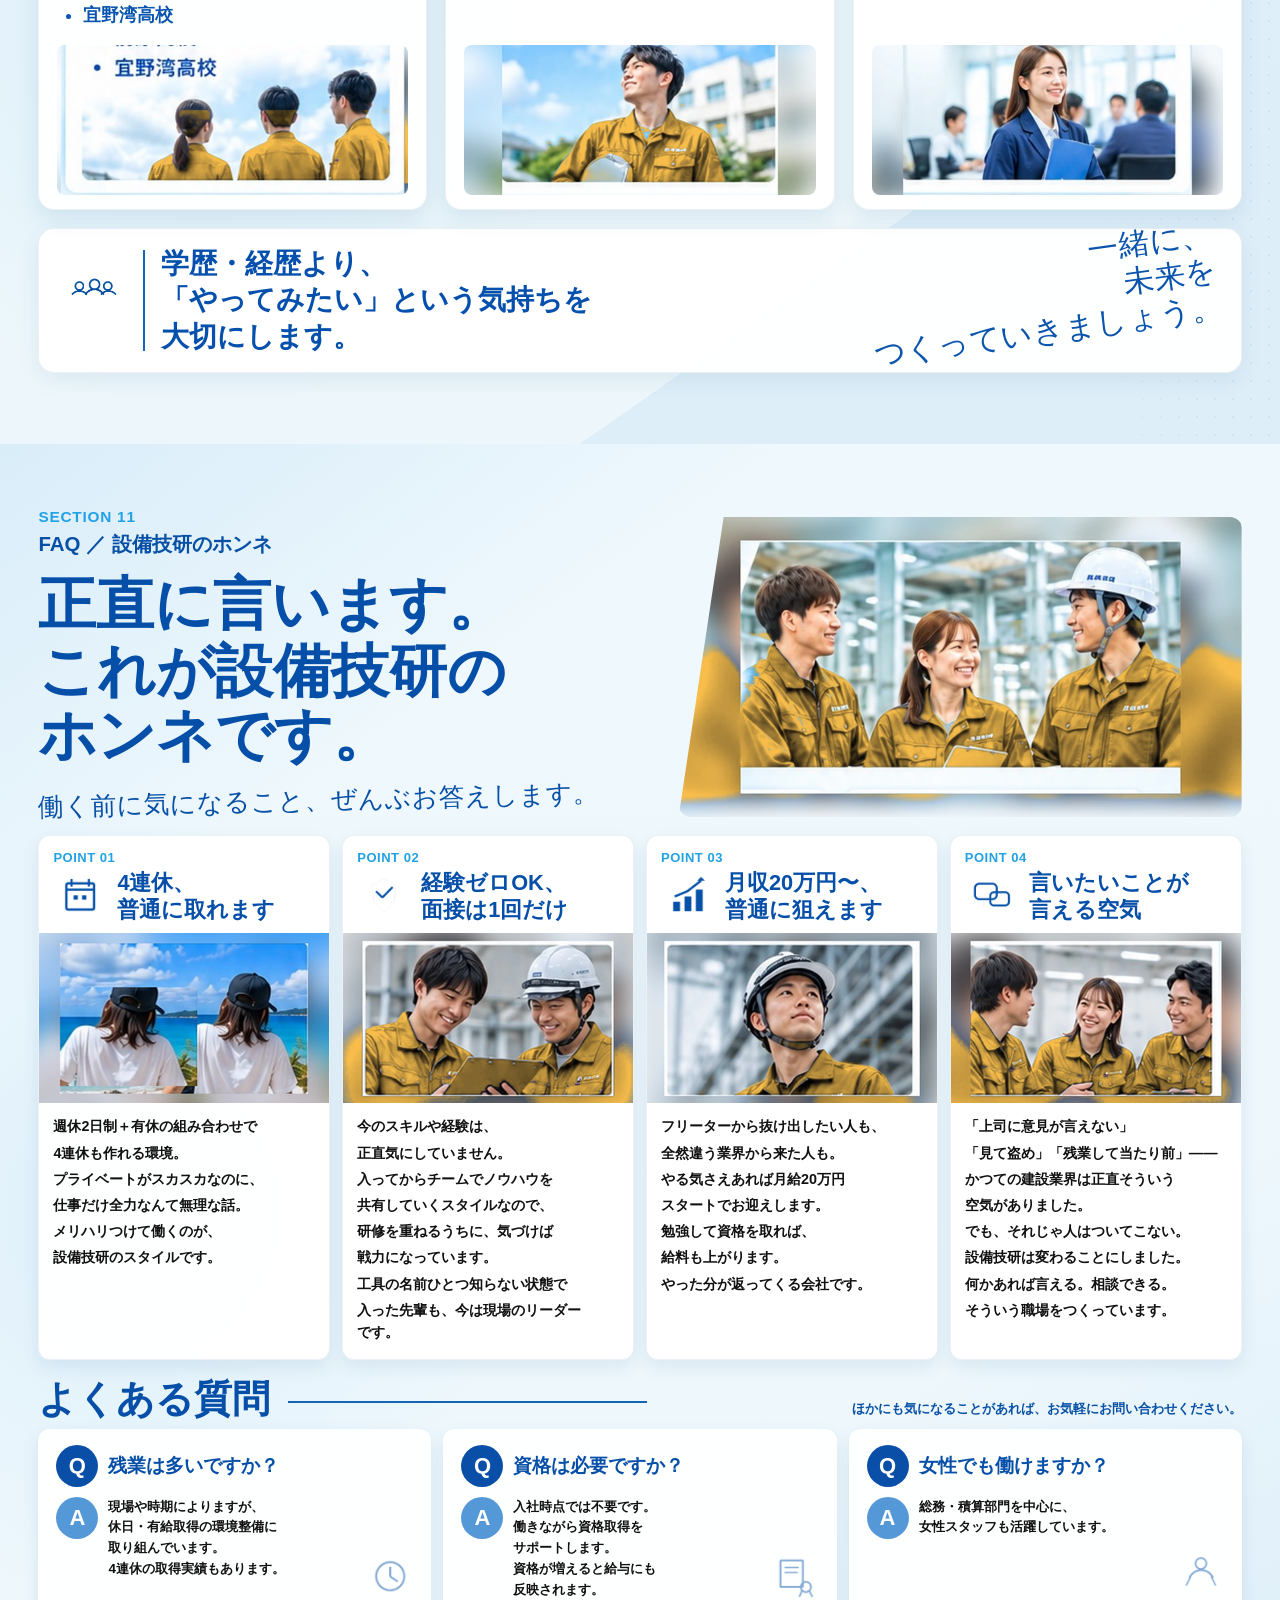
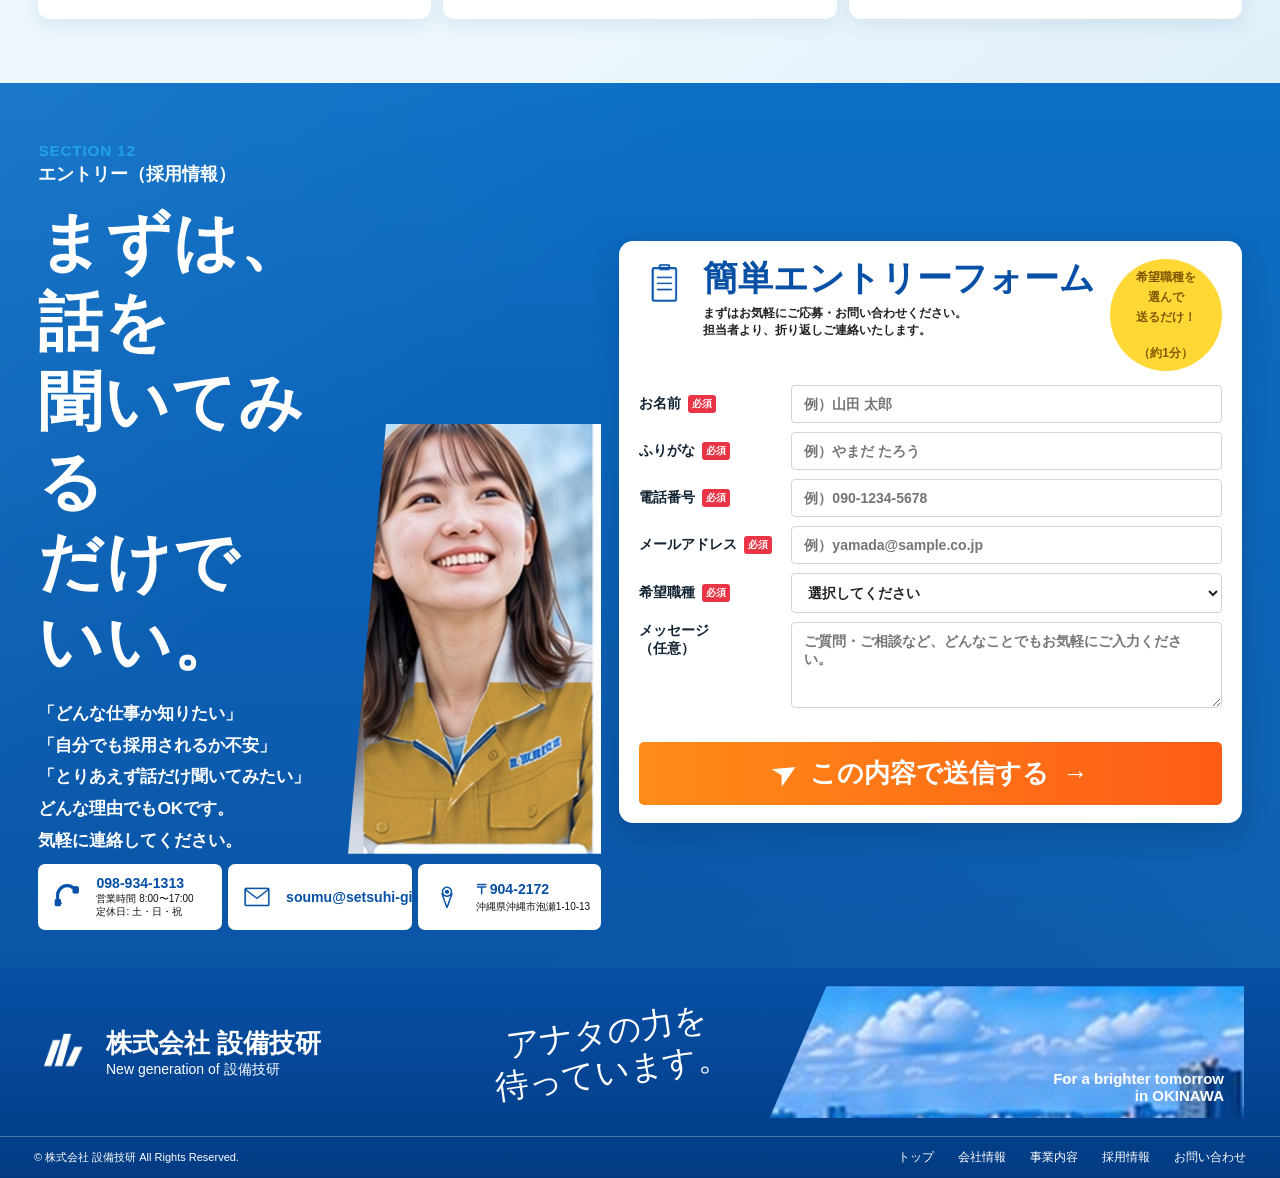
==== commit 497dd682: "section7変更" ====
--- a/index.html
+++ b/index.html
@@ -1002,7 +1002,8 @@
           </div>
           <div class="requirements-card__body">
             <h4 data-content-key="section07.requirements.required.heading">＜必須条件＞</h4>
-            <p data-content-key="section07.requirements.required.age">40歳以下 <small>※長期勤続によるキャリア形成のため、募集年齢を制限します。</small></p>
+            <p data-content-key="section07.requirements.required.age">40歳以下</p>
+            <p class="requirements-card__note" data-content-key="section07.requirements.required.age_note">※長期勤続によるキャリア形成のため、募集年齢を制限します。</p>
             <ul>
               <li data-content-key="section07.requirements.required.license">普通自動車免許（AT限定可）</li>
             </ul>
--- a/css/sections/section-07.css
+++ b/css/sections/section-07.css
@@ -0,0 +1,62 @@
+/* SECTION 07｜求人情報詳細 */
+.jobs-detail {
+  position: relative;
+  overflow: hidden;
+  padding: clamp(34px, 4.5vw, 64px) clamp(18px, 3vw, 40px) clamp(42px, 5vw, 70px);
+  background:
+    radial-gradient(circle at 88% 7%, rgba(81,169,226,.12), transparent 25%),
+    linear-gradient(180deg,#eff9fd 0%,#eef8fc 100%);
+}
+.jobs-detail::before {
+  content:"";
+  position:absolute; inset:0; pointer-events:none;
+  background-image: radial-gradient(circle, rgba(19,111,179,.17) 1px, transparent 1.5px);
+  background-size: 18px 18px;
+  mask-image: linear-gradient(90deg, transparent 0 78%, #000 88% 100%);
+  opacity:.55;
+}
+.jobs-detail__inner { position:relative; z-index:1; }
+.jobs-detail__label { color:#12a6d8; font-size:clamp(12px,1.2vw,16px); font-weight:900; letter-spacing:.04em; }
+.jobs-detail__title { margin-top:2px; color:#064b8f; font-size:clamp(34px,4.1vw,58px); font-weight:900; line-height:1.15; }
+.jobs-detail__underline { width:clamp(52px,6vw,80px); height:4px; margin:14px 0 28px; background:linear-gradient(90deg,#0554a2 0 62%,#22afe1 62% 100%); }
+.jobs-detail__grid { display:grid; grid-template-columns: .96fr .92fr .98fr; gap:clamp(14px,1.7vw,22px); align-items:stretch; }
+.jobs-detail__left, .jobs-detail__right { display:grid; gap:12px; }
+.job-info-card, .requirements-card {
+  background:rgba(255,255,255,.97);
+  border:1px solid rgba(7,82,145,.08);
+  border-radius:12px;
+  box-shadow:0 7px 18px rgba(10,75,120,.09);
+}
+.job-info-card { display:grid; grid-template-columns:68px 1fr; gap:14px; padding:14px 16px; align-items:start; }
+.job-info-card--tall { padding-block:15px; }
+.job-info-card__icon { display:grid; place-items:center; width:56px; height:56px; border-radius:999px; background:#0758a8; overflow:hidden; }
+/* アイコン画像は余白が大きいため、円より大きく表示して白抜き部分を拡大（はみ出した透明部分は円で切り抜き） */
+.job-info-card__icon img { width:76px; height:76px; max-width:none; margin:-10px; object-fit:contain; }
+.job-info-card__content { display:grid; grid-template-columns:auto 1fr; column-gap:16px; align-items:start; }
+.job-info-card__content h3 { margin:4px 0 2px; color:#0752a0; font-size:clamp(16px,1.5vw,21px); font-weight:900; white-space:nowrap; }
+.job-info-card__content > p, .job-info-card__content > ul { grid-column:2; }
+.job-info-card__content p { color:#0752a0; font-size:clamp(13px,1.14vw,16px); line-height:1.55; font-weight:750; }
+.job-info-card__content ul { margin:0; padding-left:1.1em; color:#0752a0; font-size:clamp(12px,1.05vw,15px); line-height:1.55; font-weight:700; }
+.job-info-card__note { color:#11639f !important; font-size:clamp(11px,.98vw,14px)!important; }
+.requirements-card { padding:16px 18px 18px; }
+.requirements-card__head { display:flex; gap:12px; align-items:center; margin-bottom:10px; }
+.requirements-card__head img { width:46px; height:46px; object-fit:contain; }
+.requirements-card__head h3 { color:#0752a0; font-size:clamp(18px,1.6vw,22px); font-weight:900; }
+.requirements-card__body { color:#0752a0; font-size:clamp(12px,1.05vw,15px); line-height:1.55; font-weight:700; }
+.requirements-card__body h4 { margin:10px 0 2px; font-size:1em; }
+.requirements-card__body p { margin:0; }
+.requirements-card__body small { font-size:.78em; font-weight:650; }
+.requirements-card__body .requirements-card__note { margin-top:2px; font-size:.78em; font-weight:650; }
+.requirements-card__body ul { margin:4px 0 0; padding-left:1.15em; }
+
+@media (max-width: 980px) {
+  .jobs-detail__grid { grid-template-columns:1fr 1fr; }
+  .requirements-card { grid-column:1/-1; order:3; }
+}
+@media (max-width: 680px) {
+  .jobs-detail__grid { grid-template-columns:1fr; }
+  .requirements-card { grid-column:auto; order:initial; }
+  .job-info-card__content { grid-template-columns:1fr; }
+  .job-info-card__content > p, .job-info-card__content > ul { grid-column:1; }
+  .job-info-card__content h3 { white-space:normal; }
+}
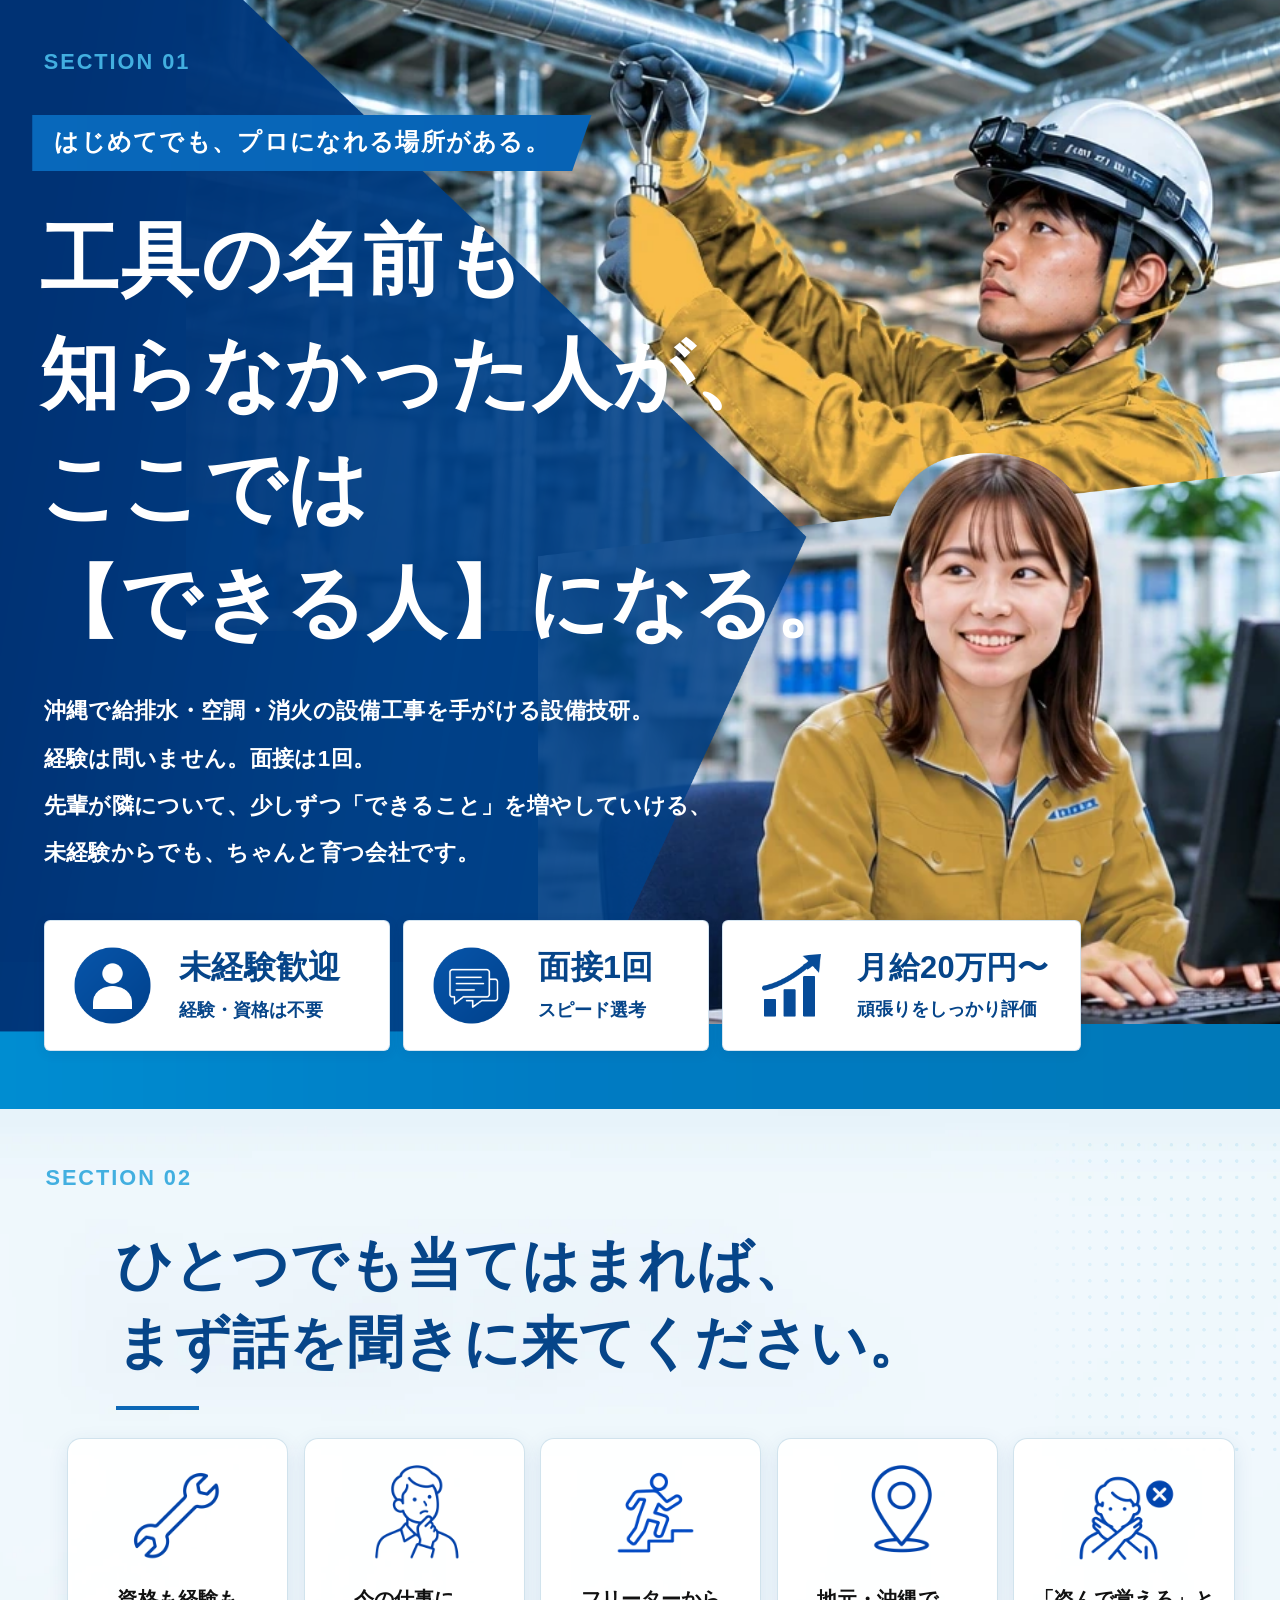
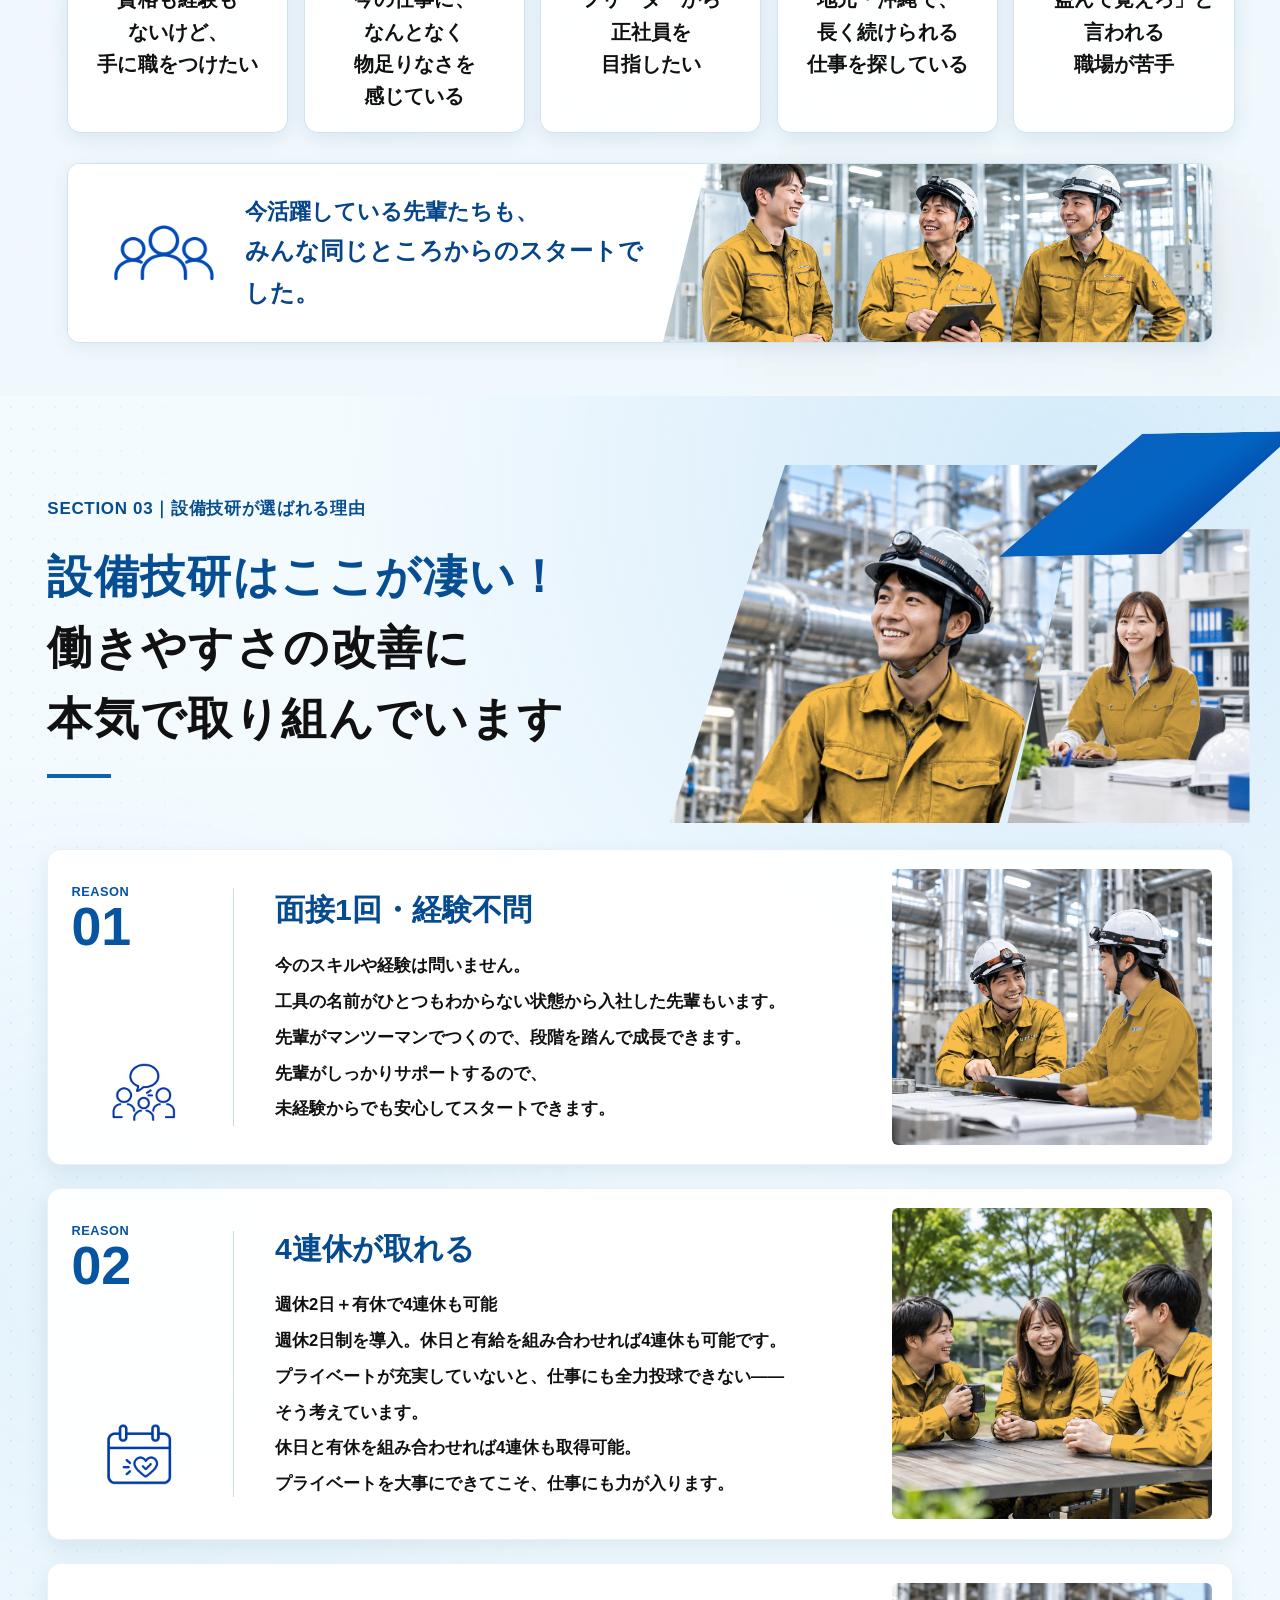
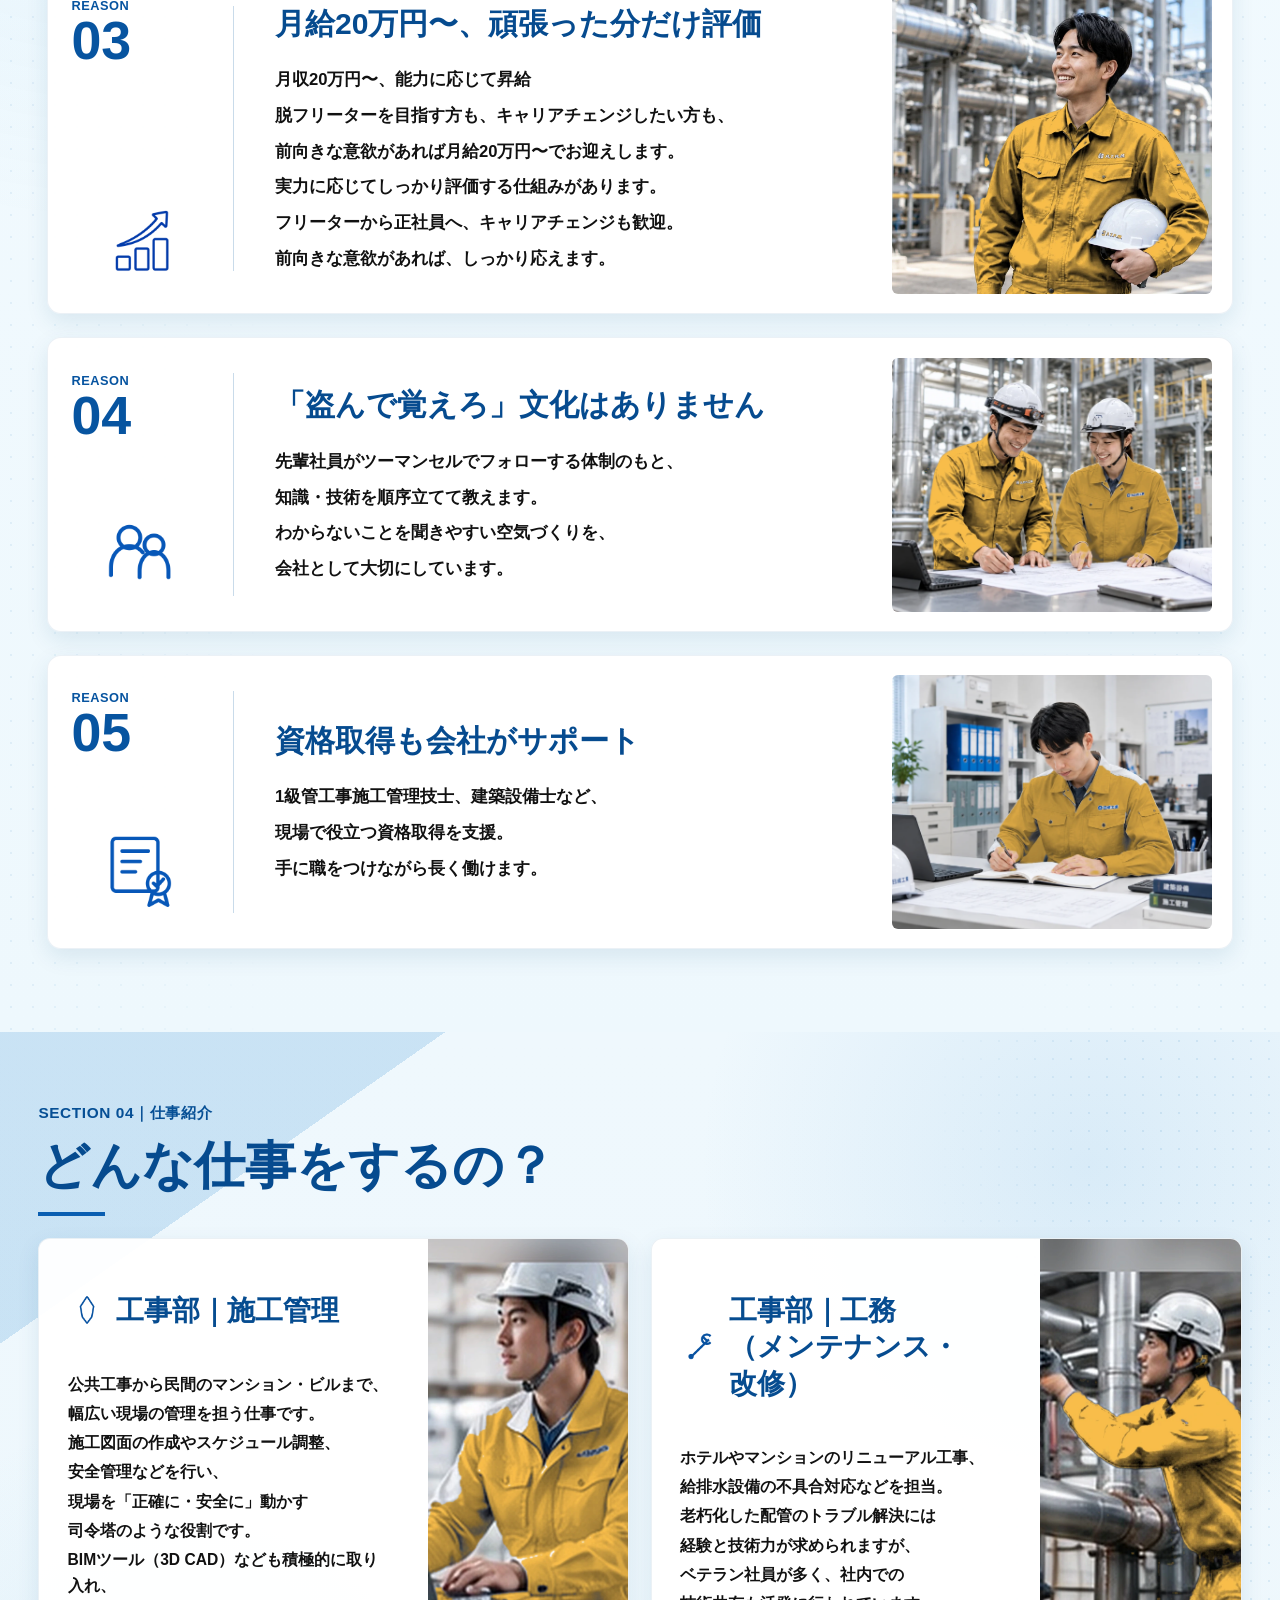
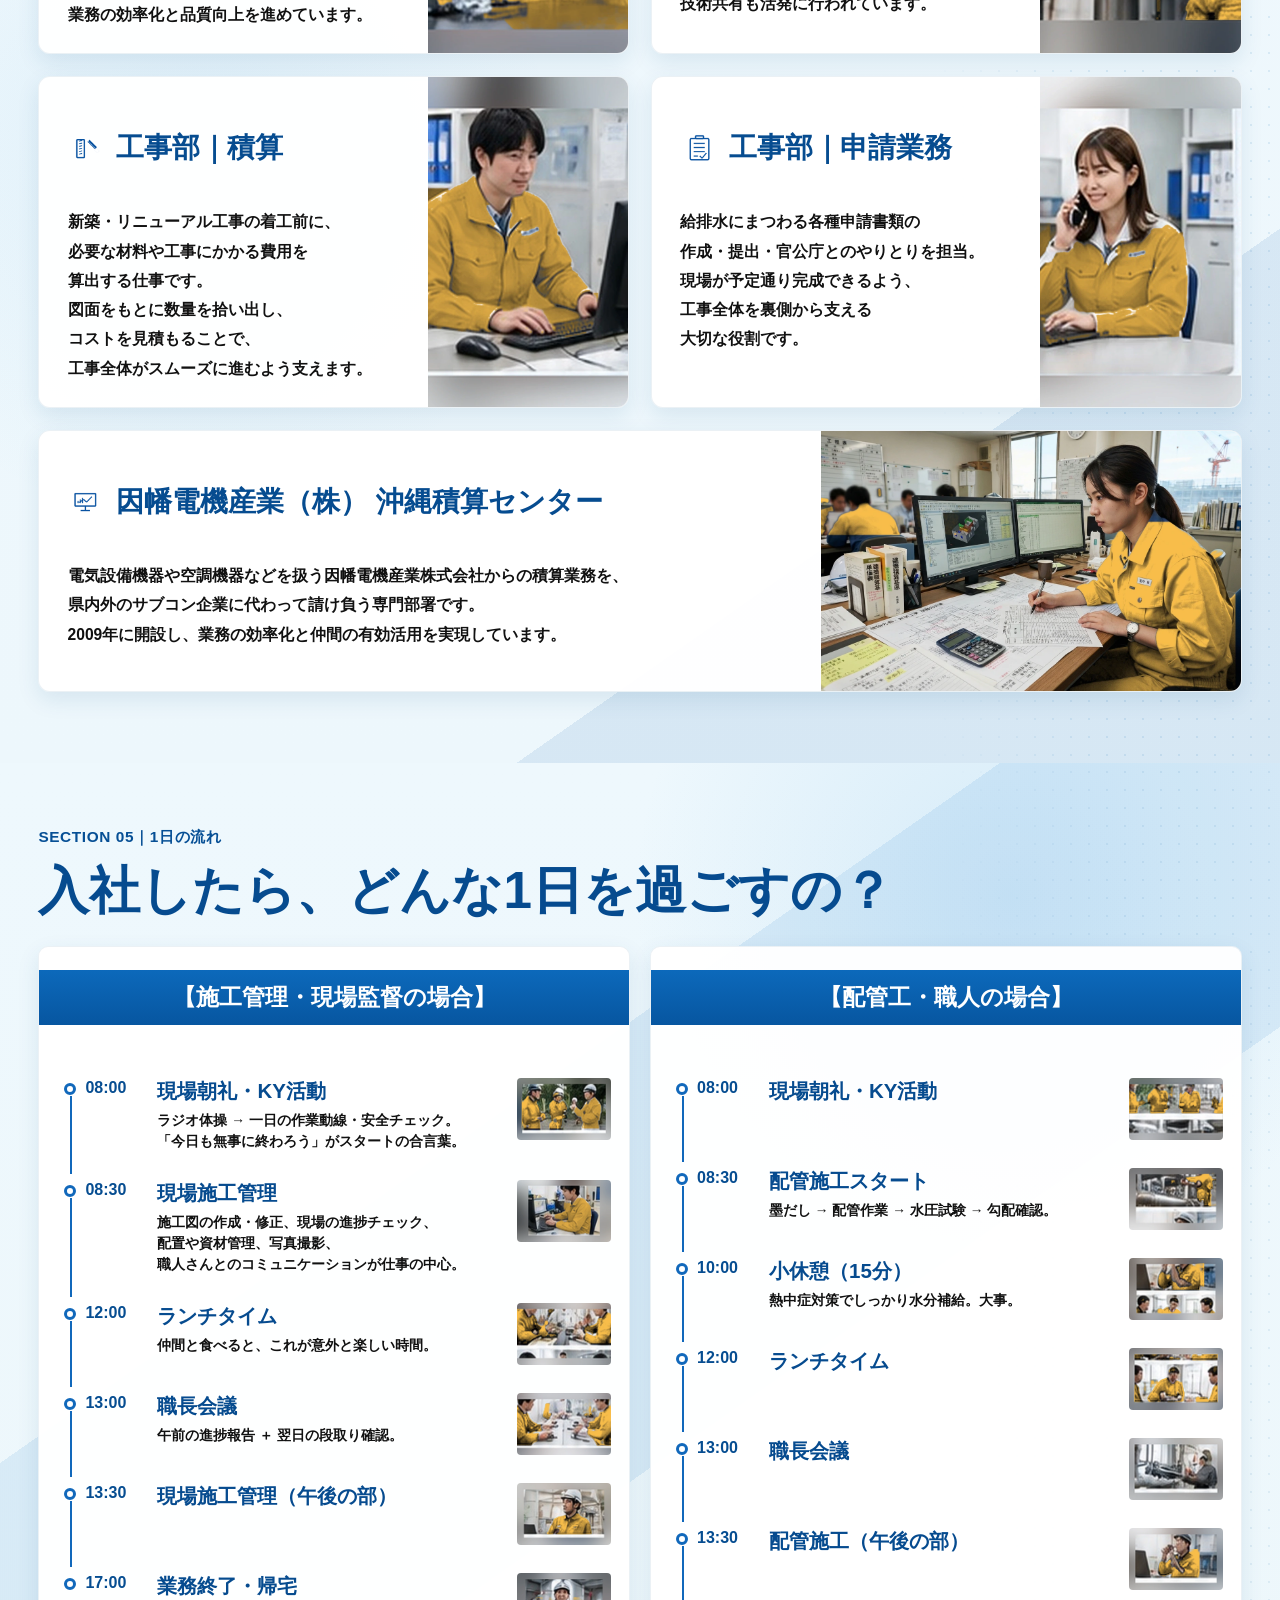
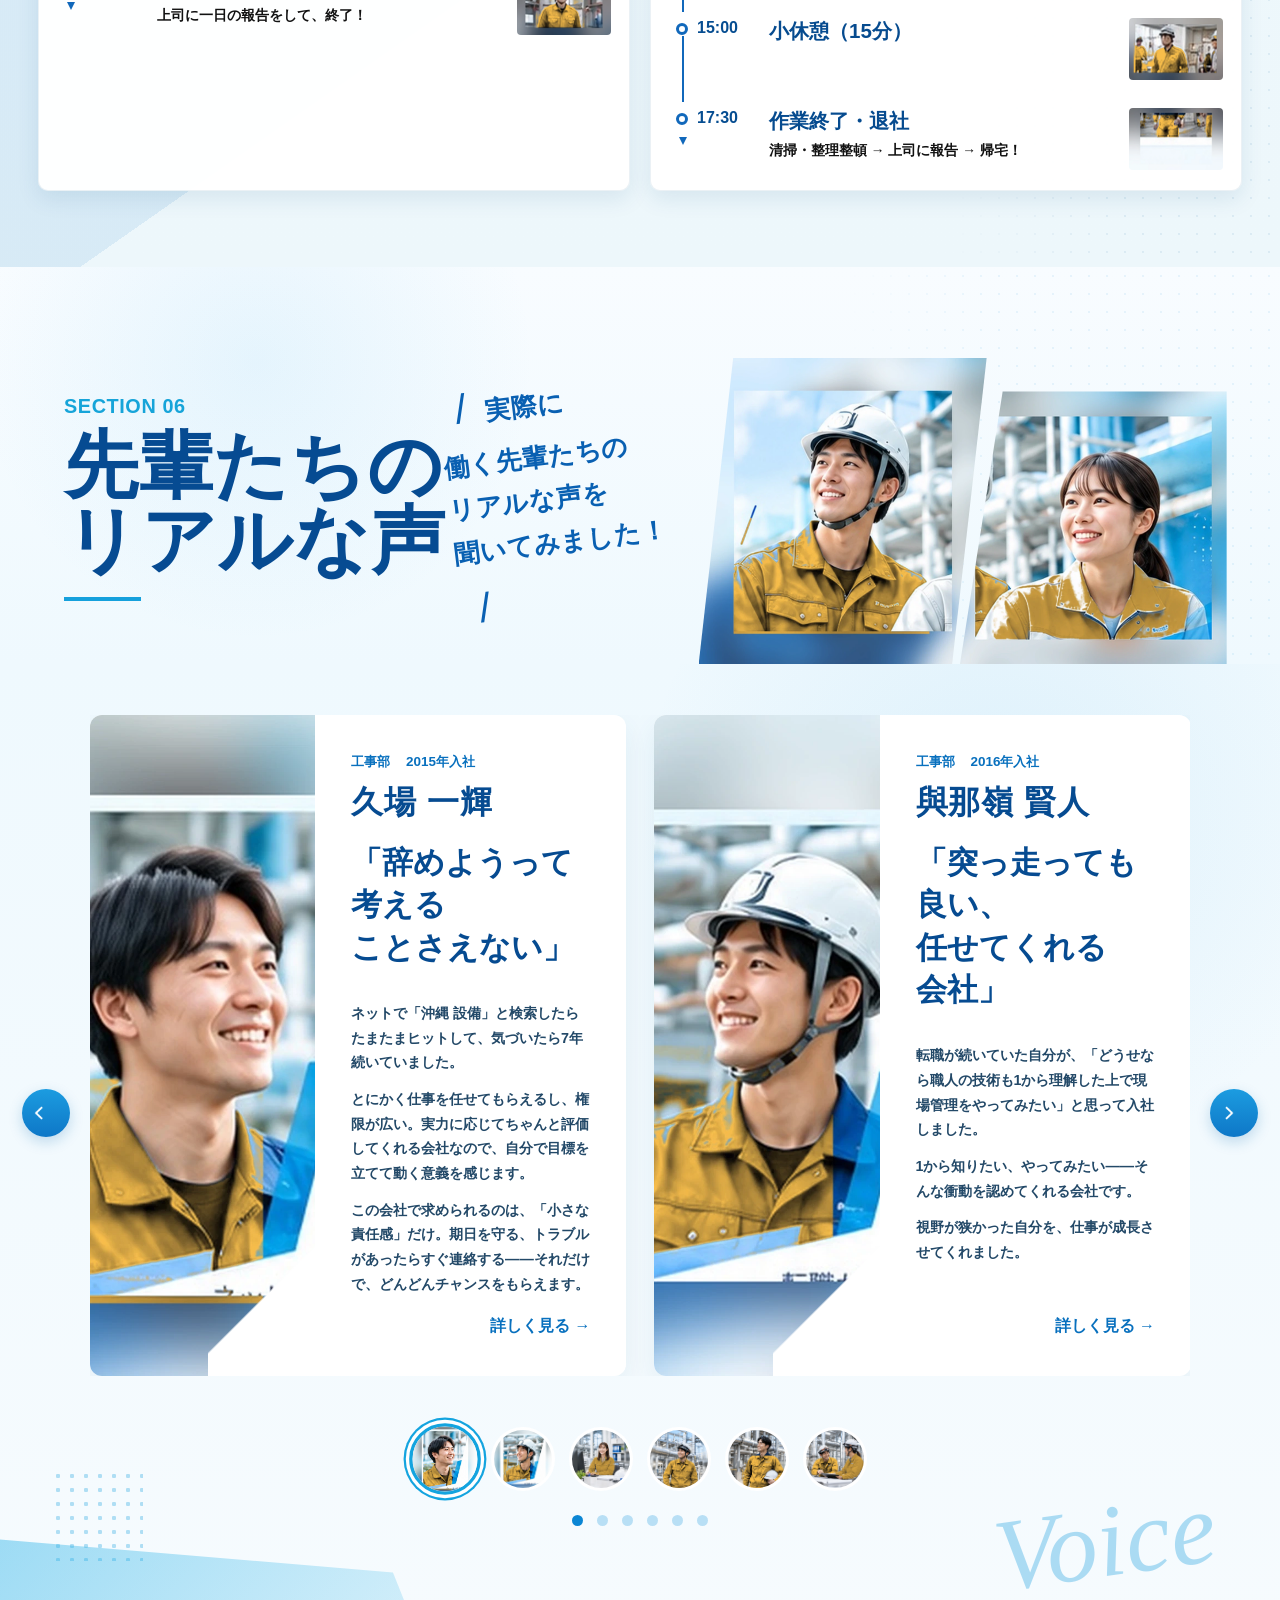
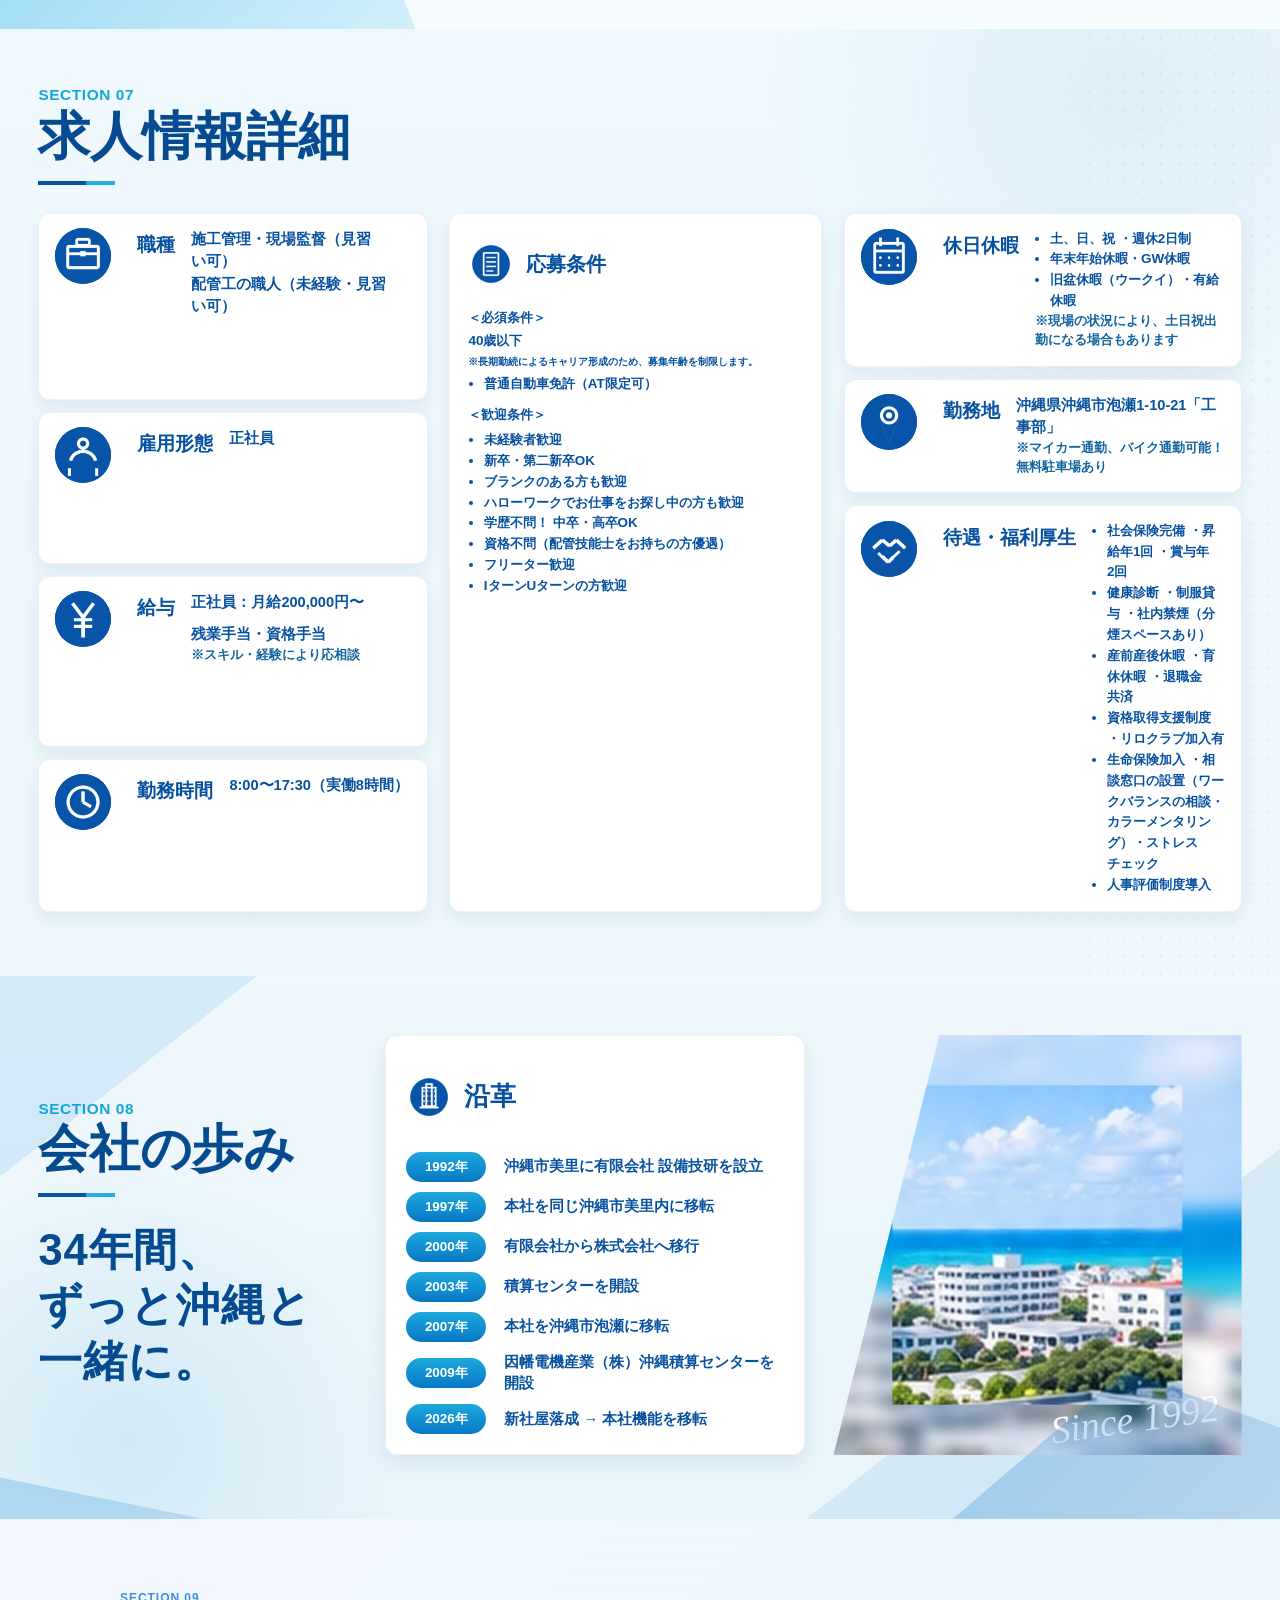
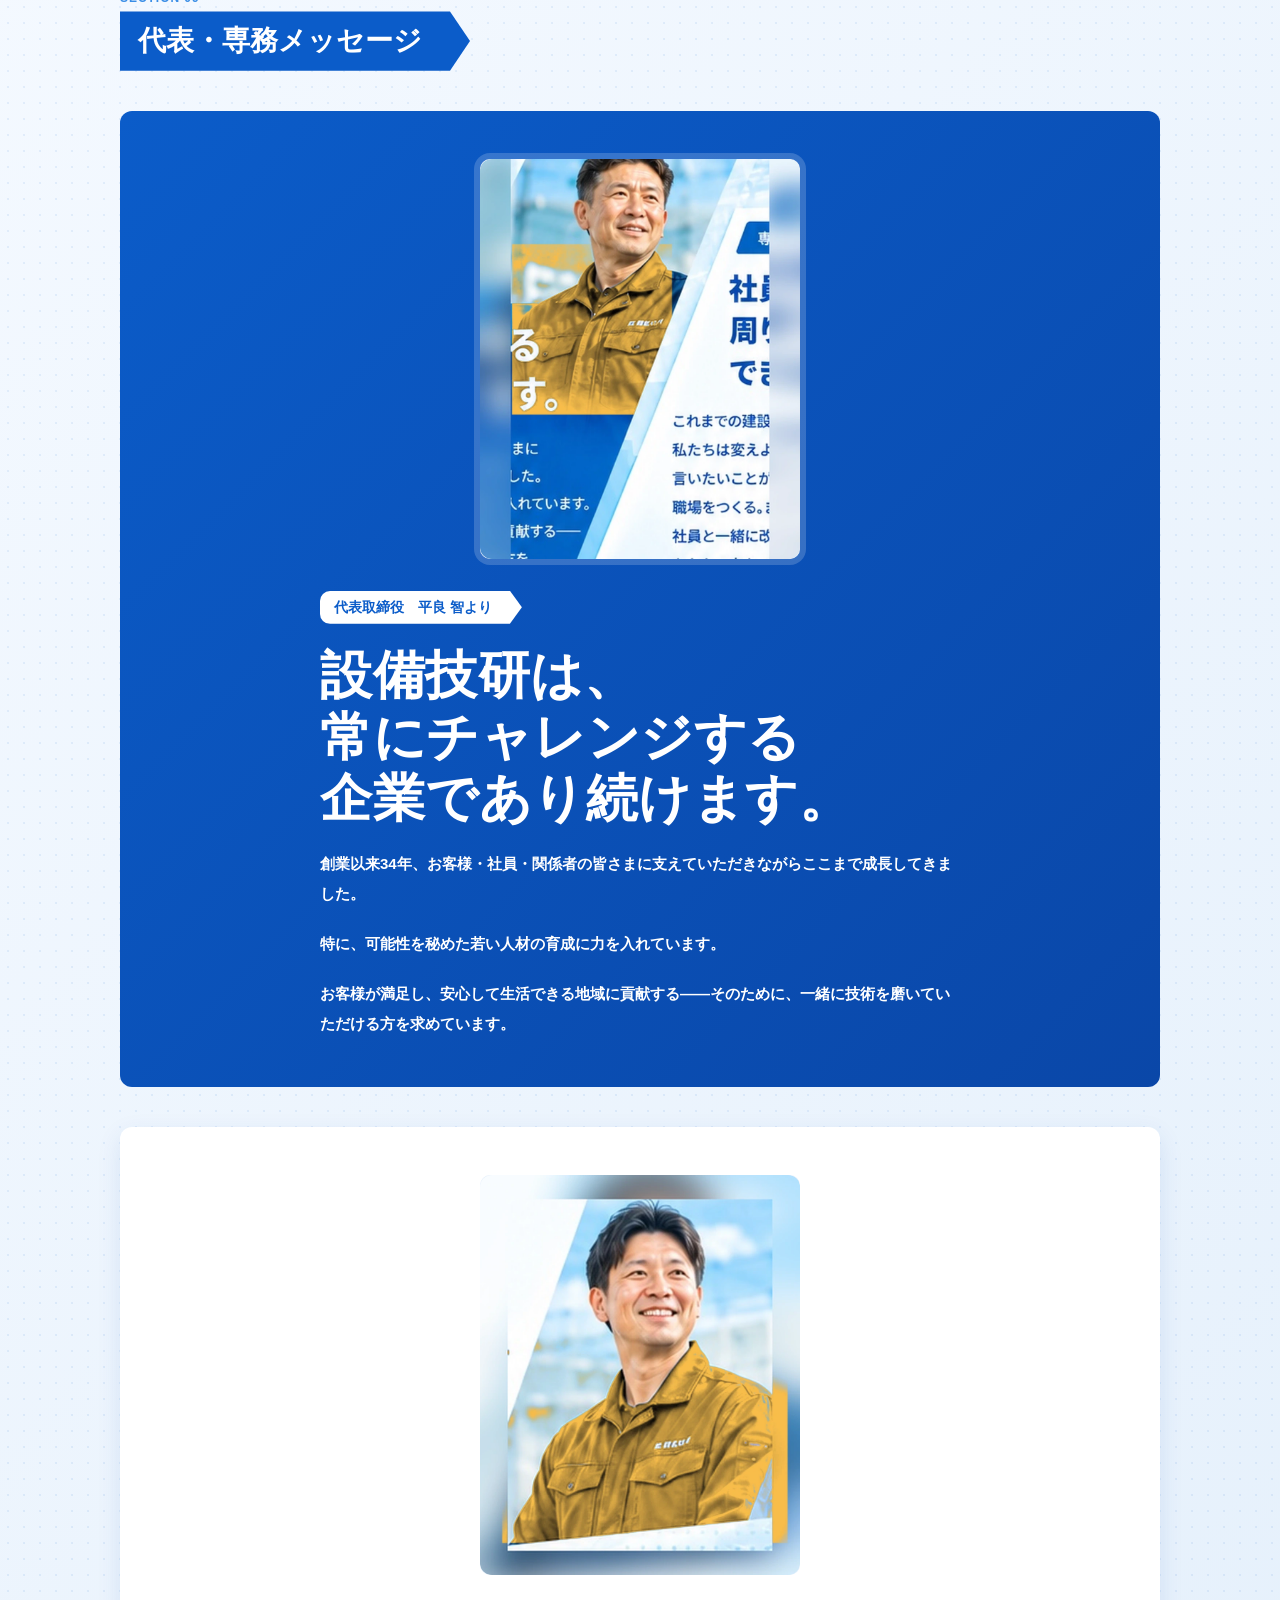
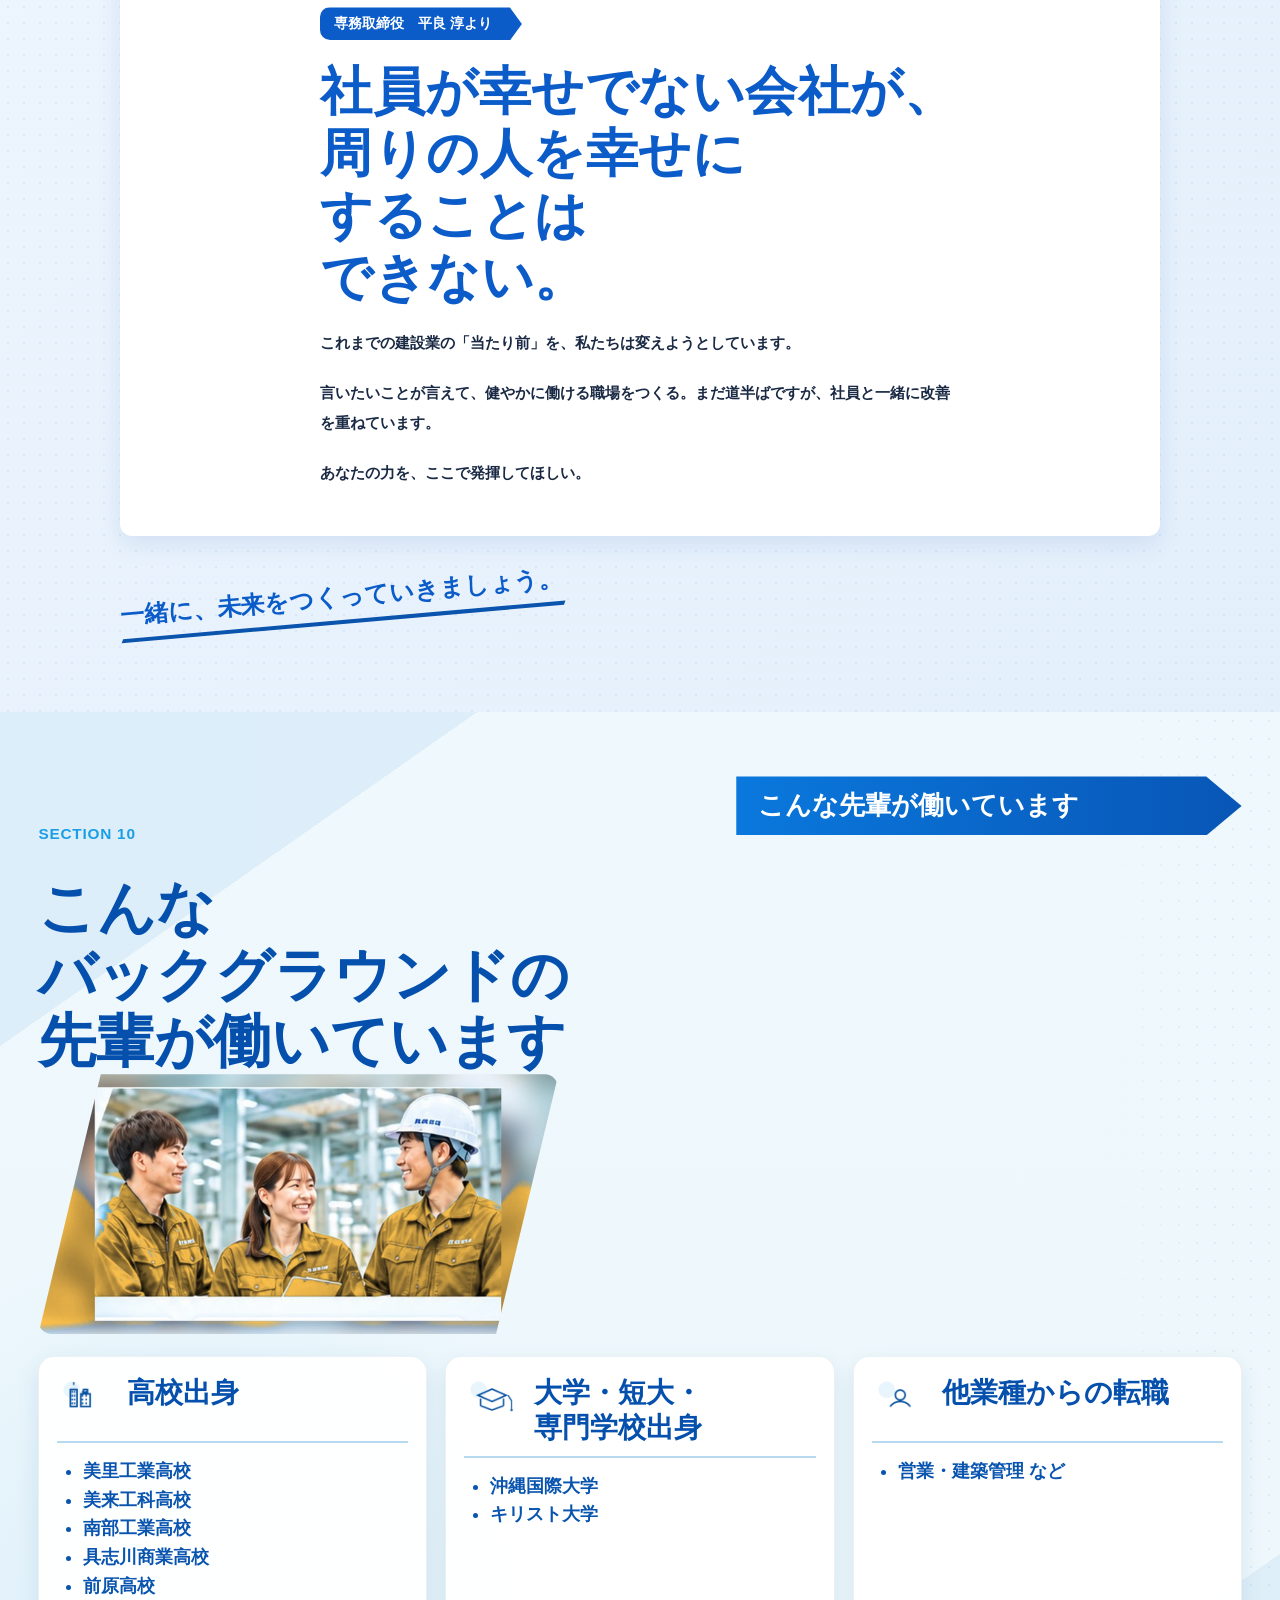
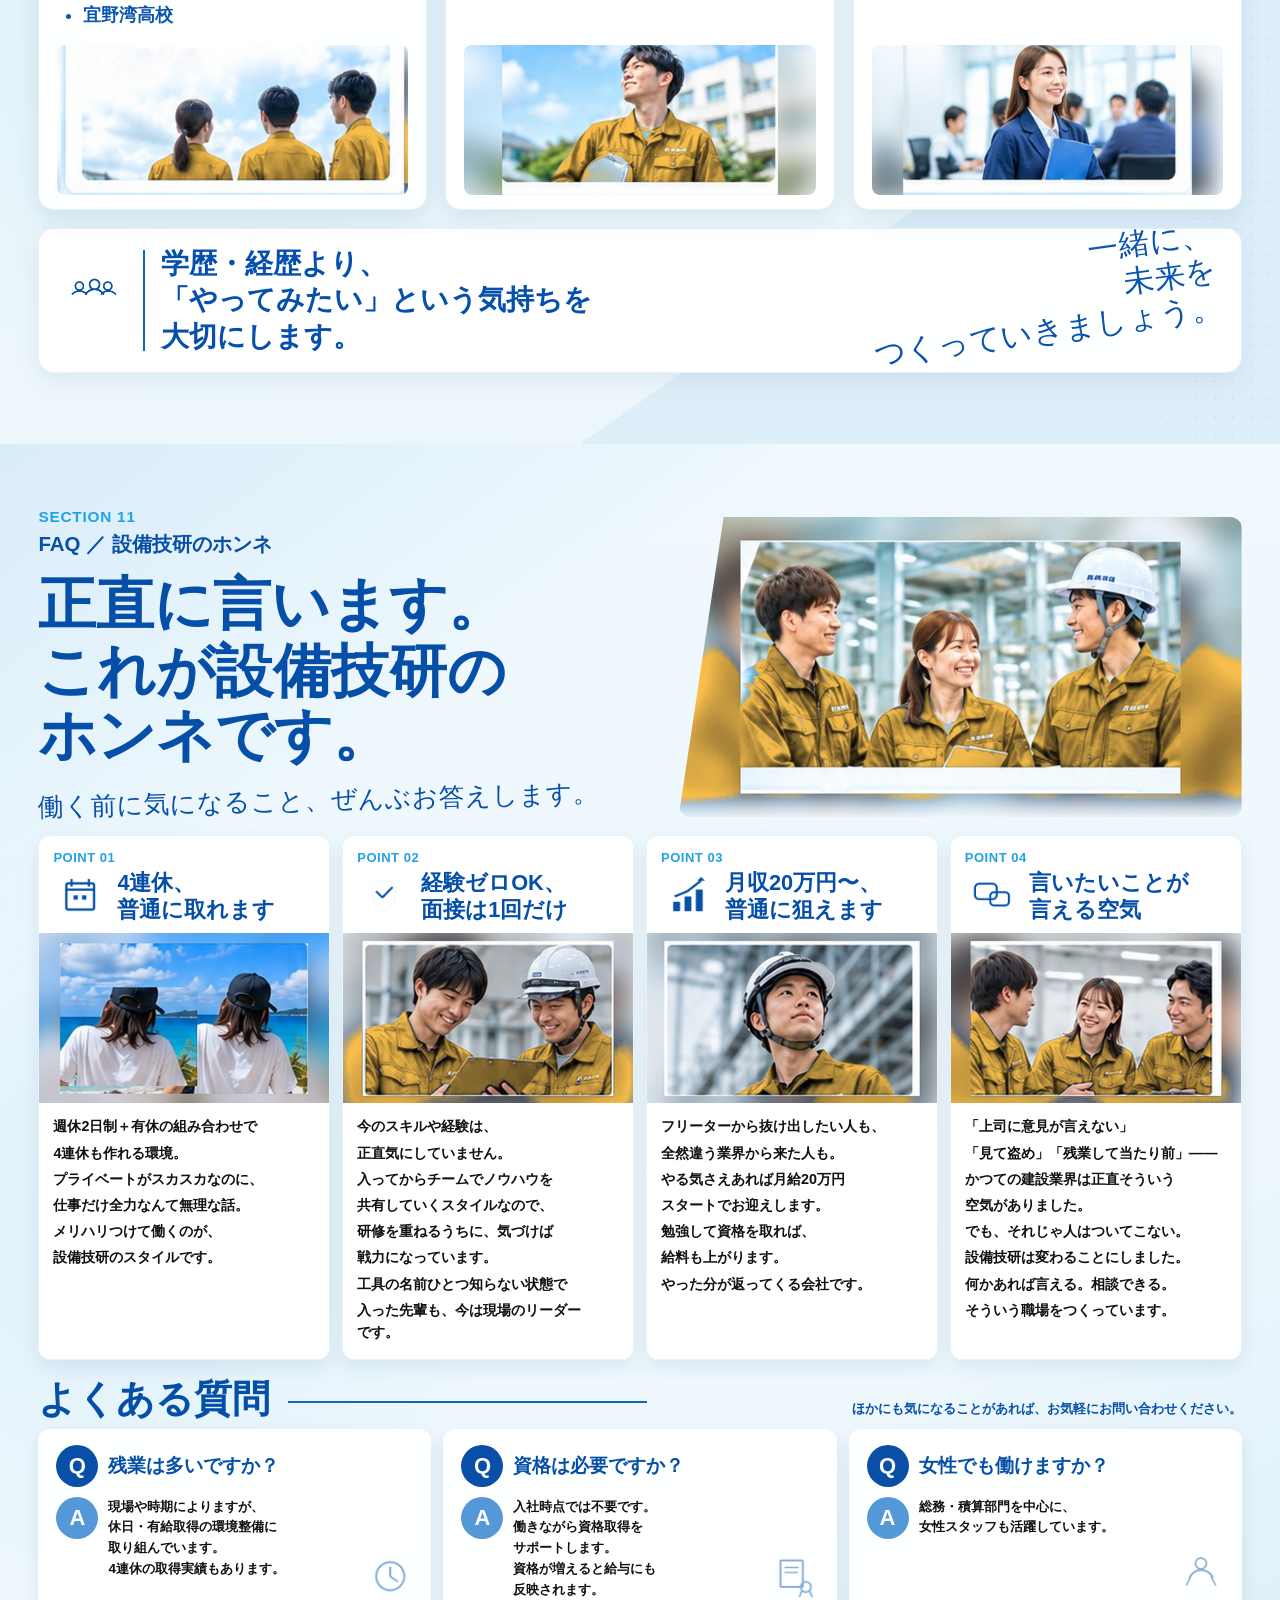
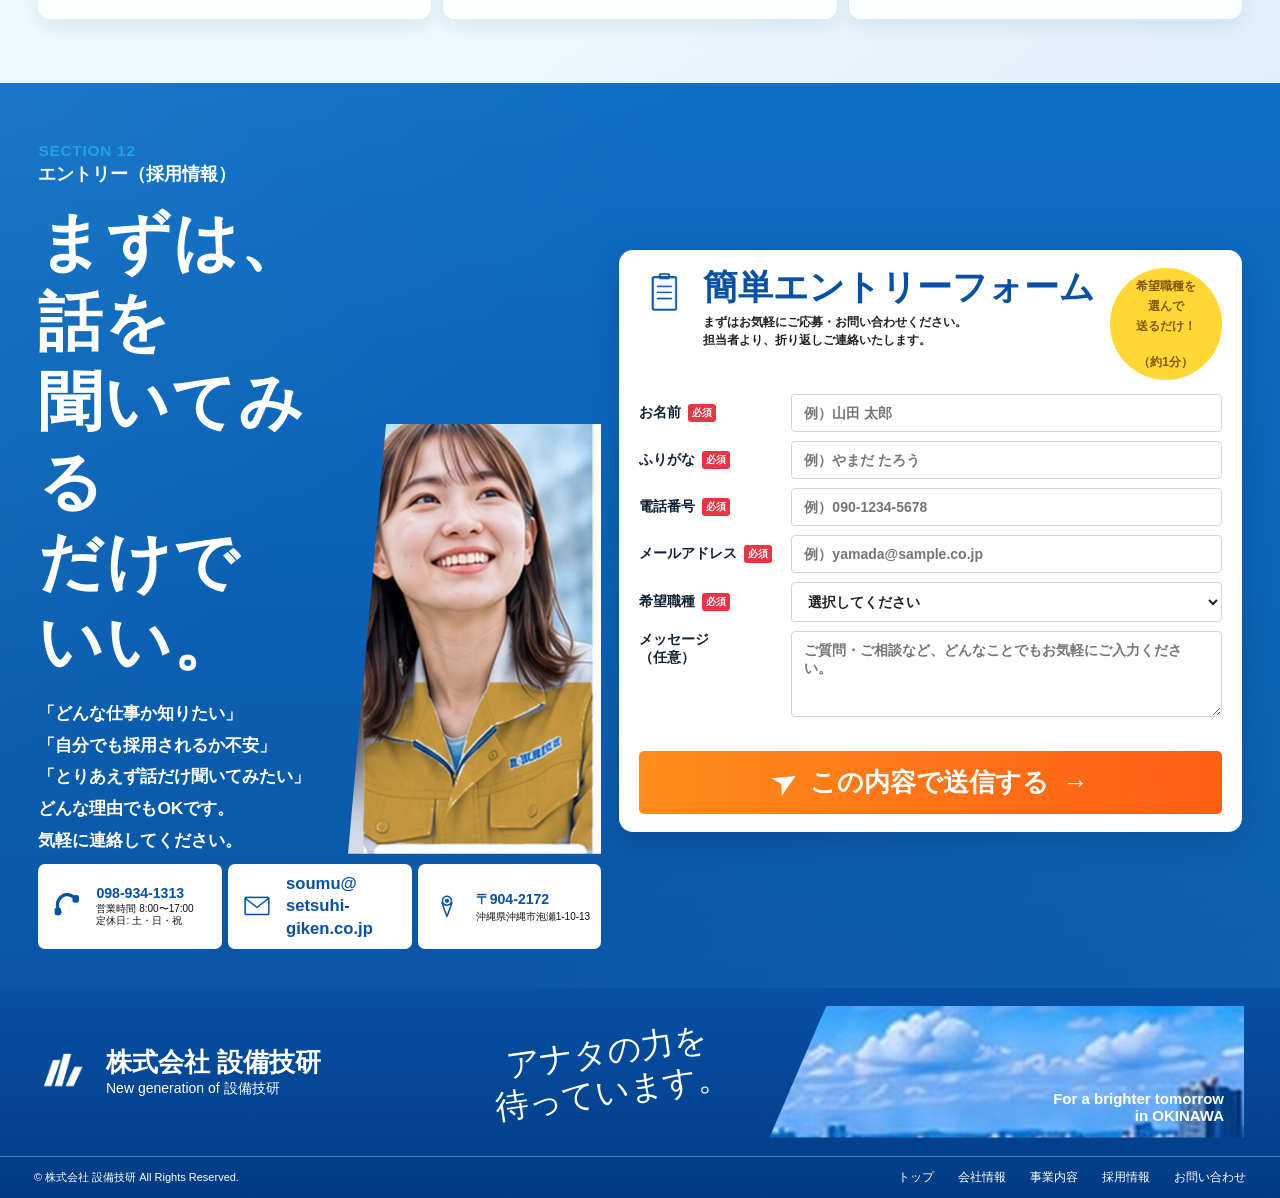
==== commit ba2c1cba: "Update index.html" ====
--- a/index.html
+++ b/index.html
@@ -324,6 +324,29 @@
     .entry-section__body p {
       font-size: clamp(14px, 3.9vw, 16px);
     }
+  }
+  /* ---------- SECTION 12：連絡先カードのメールアドレスが切れないように ----------
+     ・カード内テキストが幅を縮められるよう min-width:0 を指定
+     ・省略表示（…）や非表示を解除し、アドレスは「@」の後で改行可能に
+     ・メールだけ文字サイズを少し抑え、なるべく1〜2行で収めます */
+  .entry-contact,
+  .entry-contact > span {
+    min-width: 0;
+  }
+  .entry-contact > span {
+    flex: 1 1 auto;
+    overflow: visible;
+  }
+  .entry-contact[href^="mailto:"] strong {
+    display: block;
+    white-space: normal;
+    overflow: visible;
+    text-overflow: clip;
+    font-size: clamp(13px, 1.3vw, 17px);
+    line-height: 1.35;
+    letter-spacing: 0;
+    word-break: normal;
+    overflow-wrap: anywhere;   /* それでも収まらない極端に狭い幅での保険 */
   }
   </style>
 </head>
@@ -1357,7 +1380,7 @@
         <figure class="entry-section__photo"><img src="./assets/section-12/photos/entry-staff.webp" width="1000" height="1200" alt="笑顔で空を見上げる女性社員"></figure>
         <div class="entry-contacts">
           <a class="entry-contact" href="tel:0989341313"><img src="./assets/section-12/icons/phone.png" width="512" height="512" alt=""><span><strong>098-934-1313</strong><small>営業時間 8:00〜17:00<br>定休日: 土・日・祝</small></span></a>
-          <a class="entry-contact" href="mailto:soumu@setsuhi-giken.co.jp"><img src="./assets/section-12/icons/mail.png" width="512" height="512" alt=""><span><strong>soumu@setsuhi-giken.co.jp</strong></span></a>
+          <a class="entry-contact" href="mailto:soumu@setsuhi-giken.co.jp"><img src="./assets/section-12/icons/mail.png" width="512" height="512" alt=""><span><strong>soumu@<wbr>setsuhi-giken.co.jp</strong></span></a>
           <div class="entry-contact"><img src="./assets/section-12/icons/location.png" width="512" height="512" alt=""><span><strong>〒904-2172</strong><small>沖縄県沖縄市泡瀬1-10-13</small></span></div>
         </div>
       </div>
